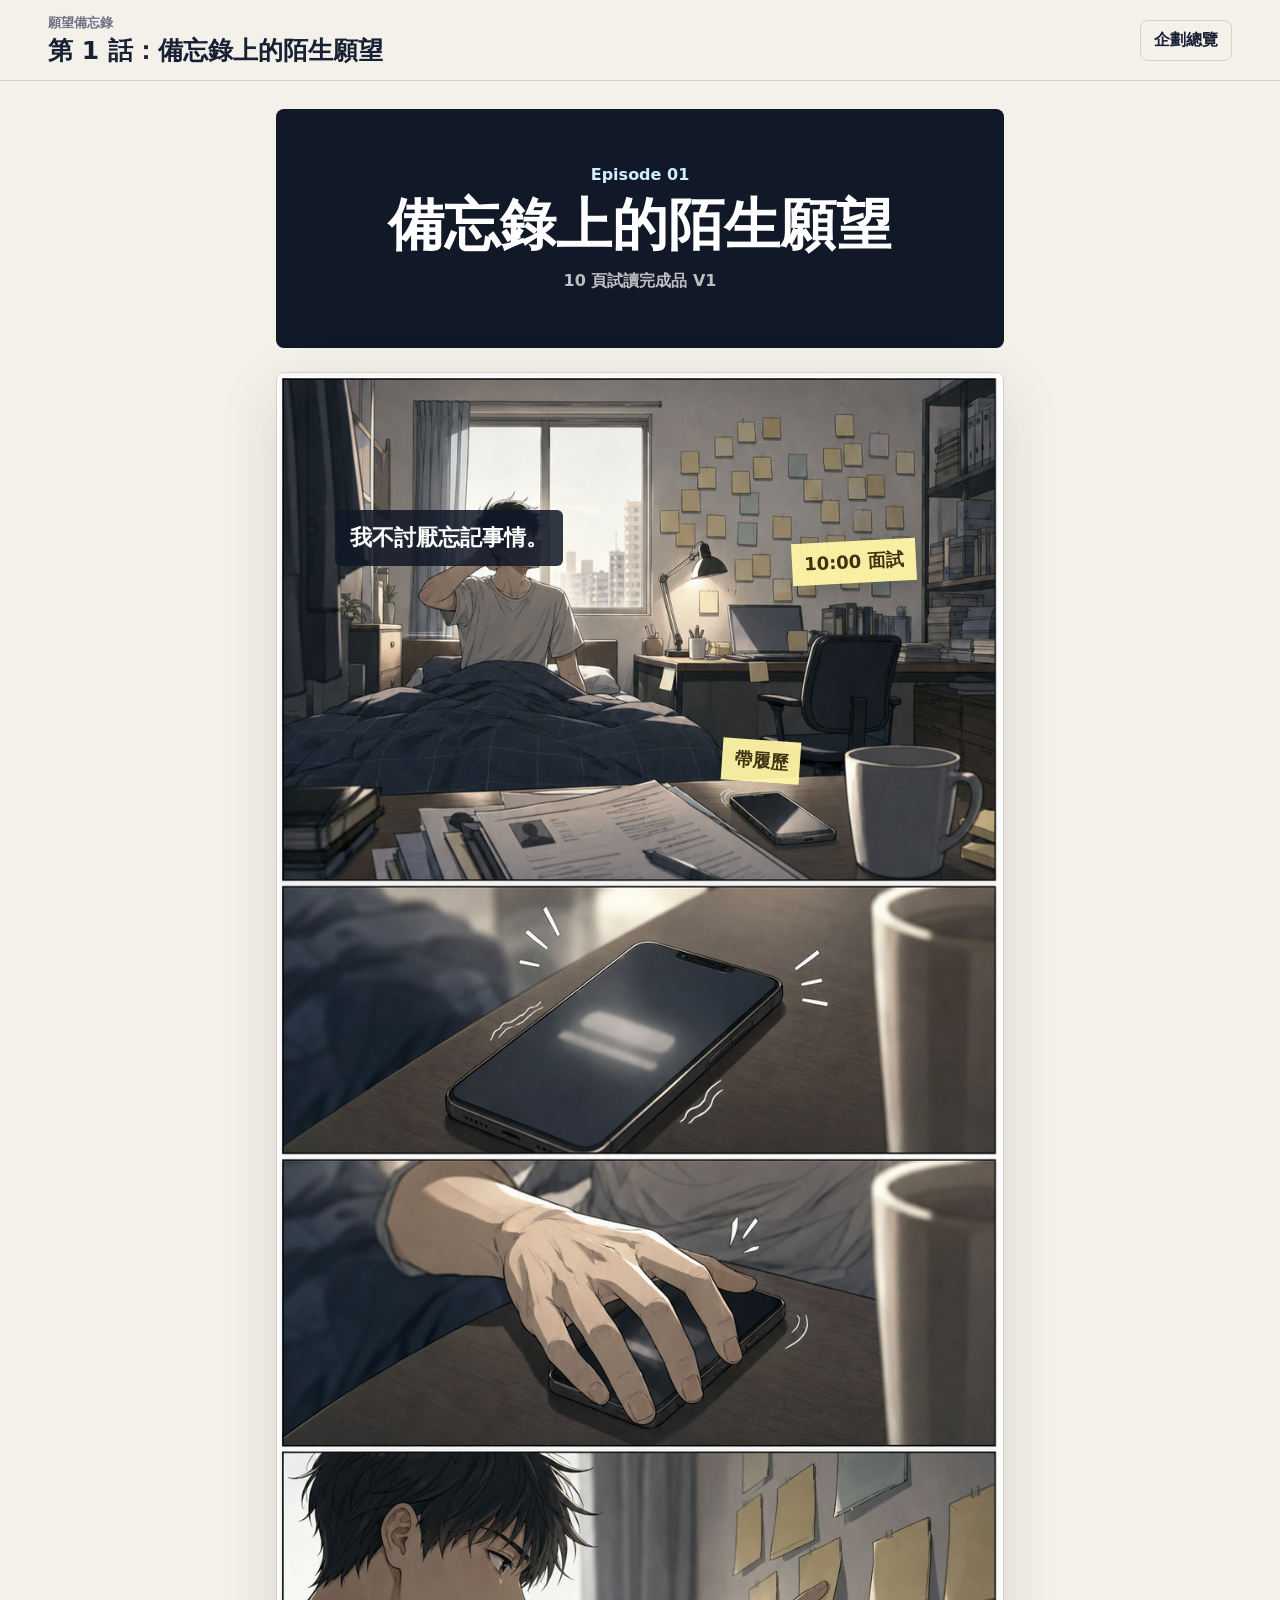
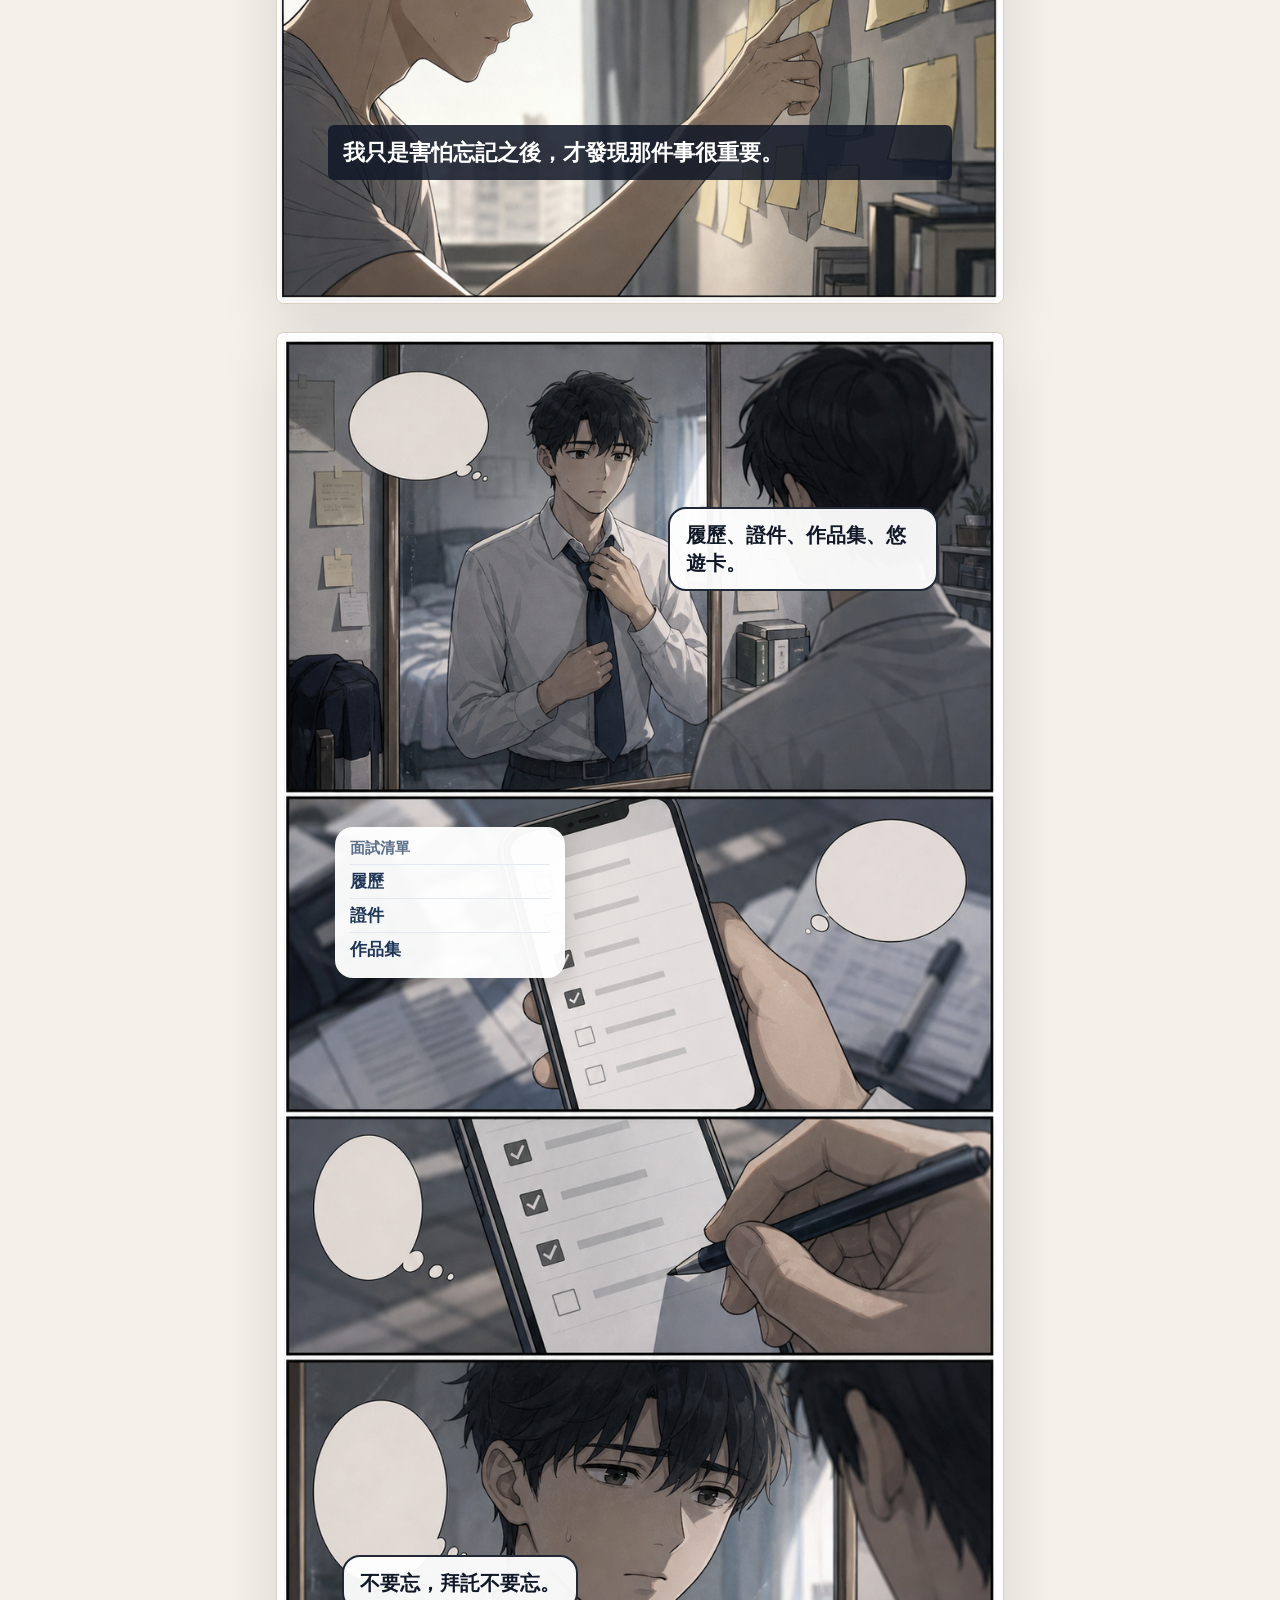
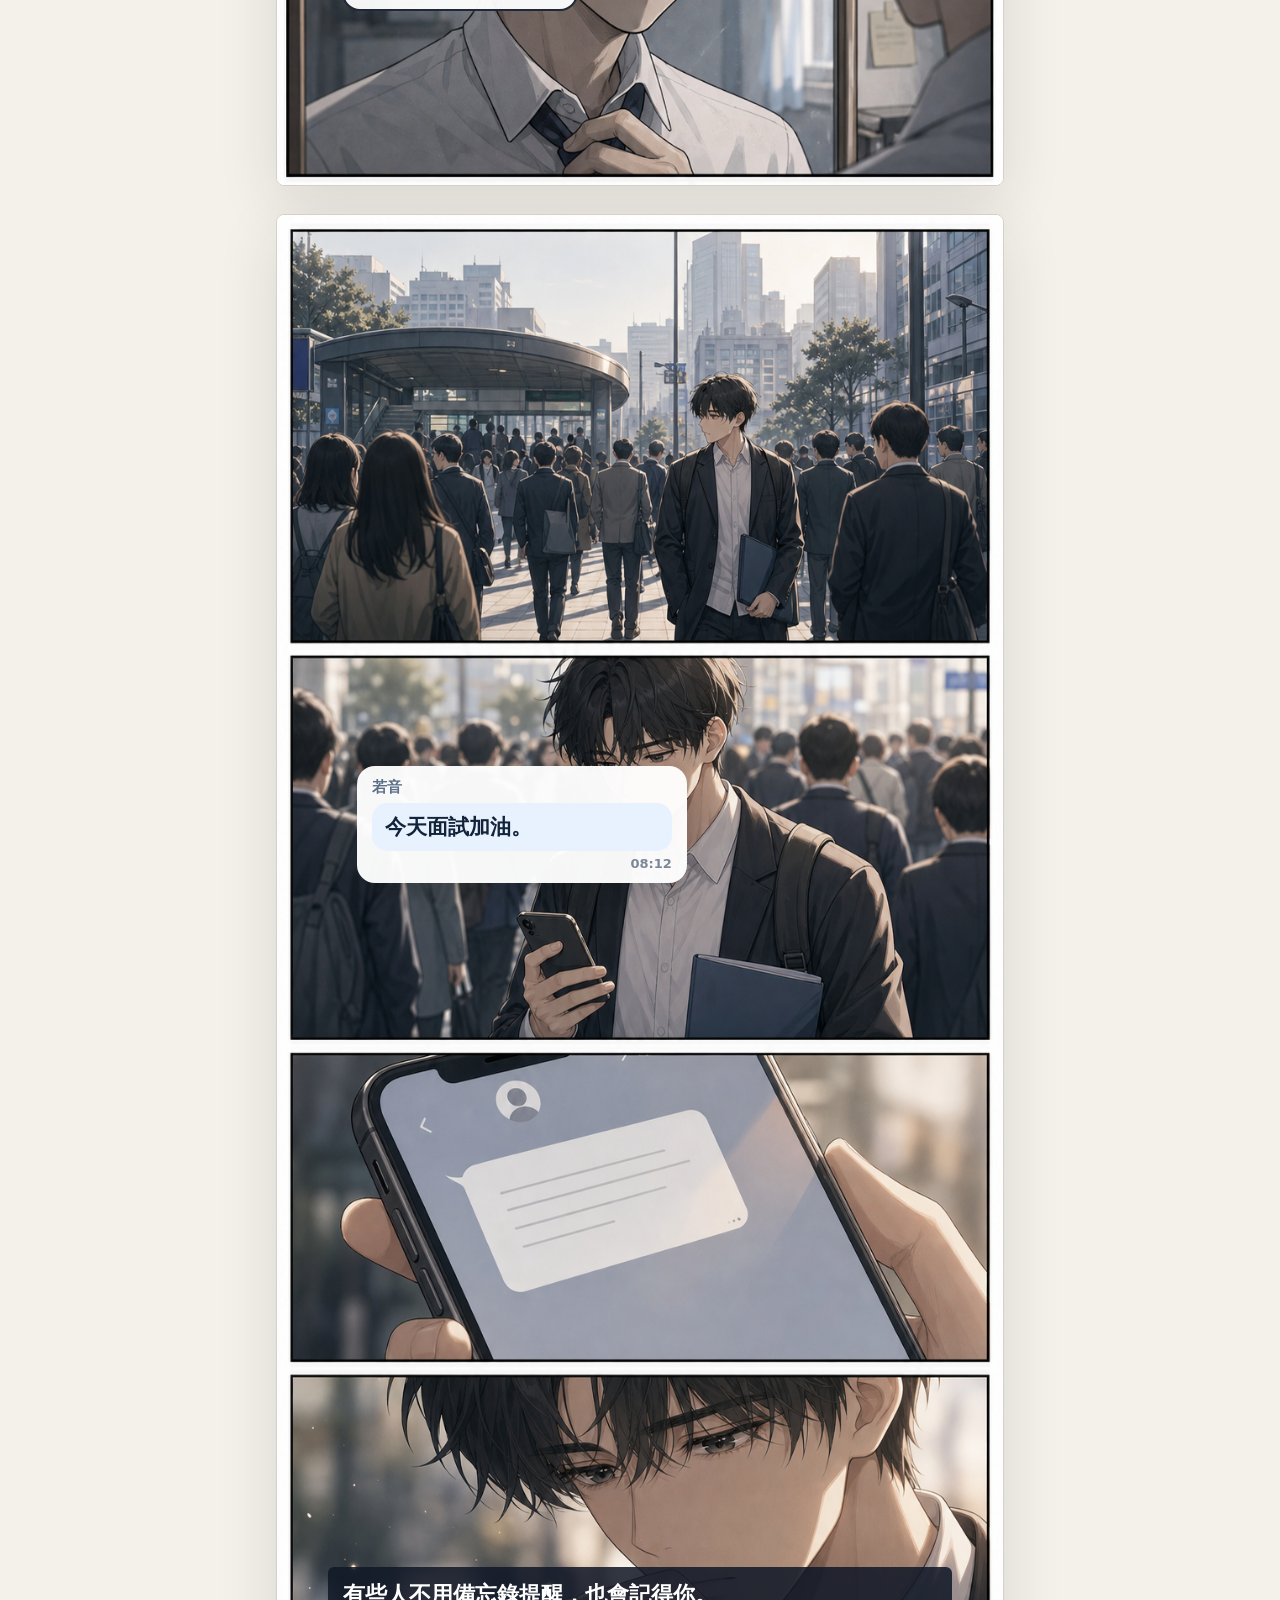
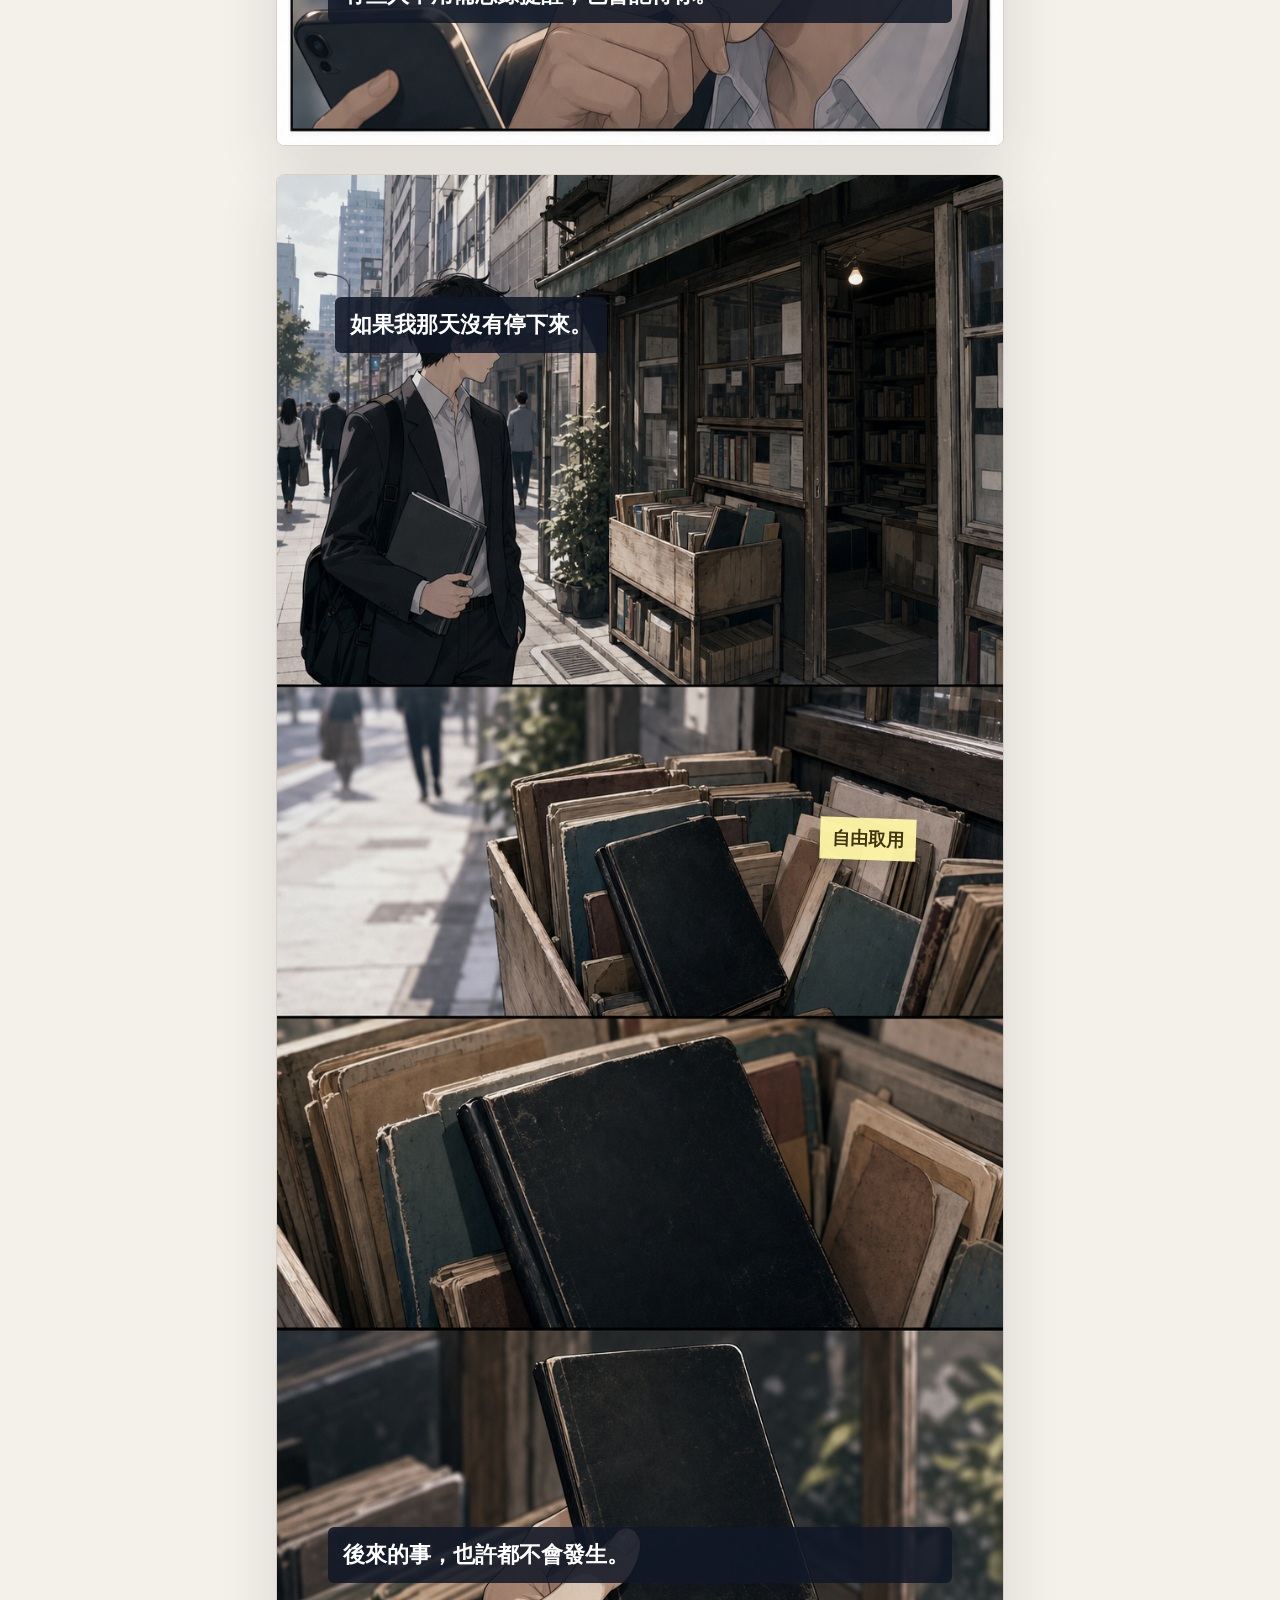
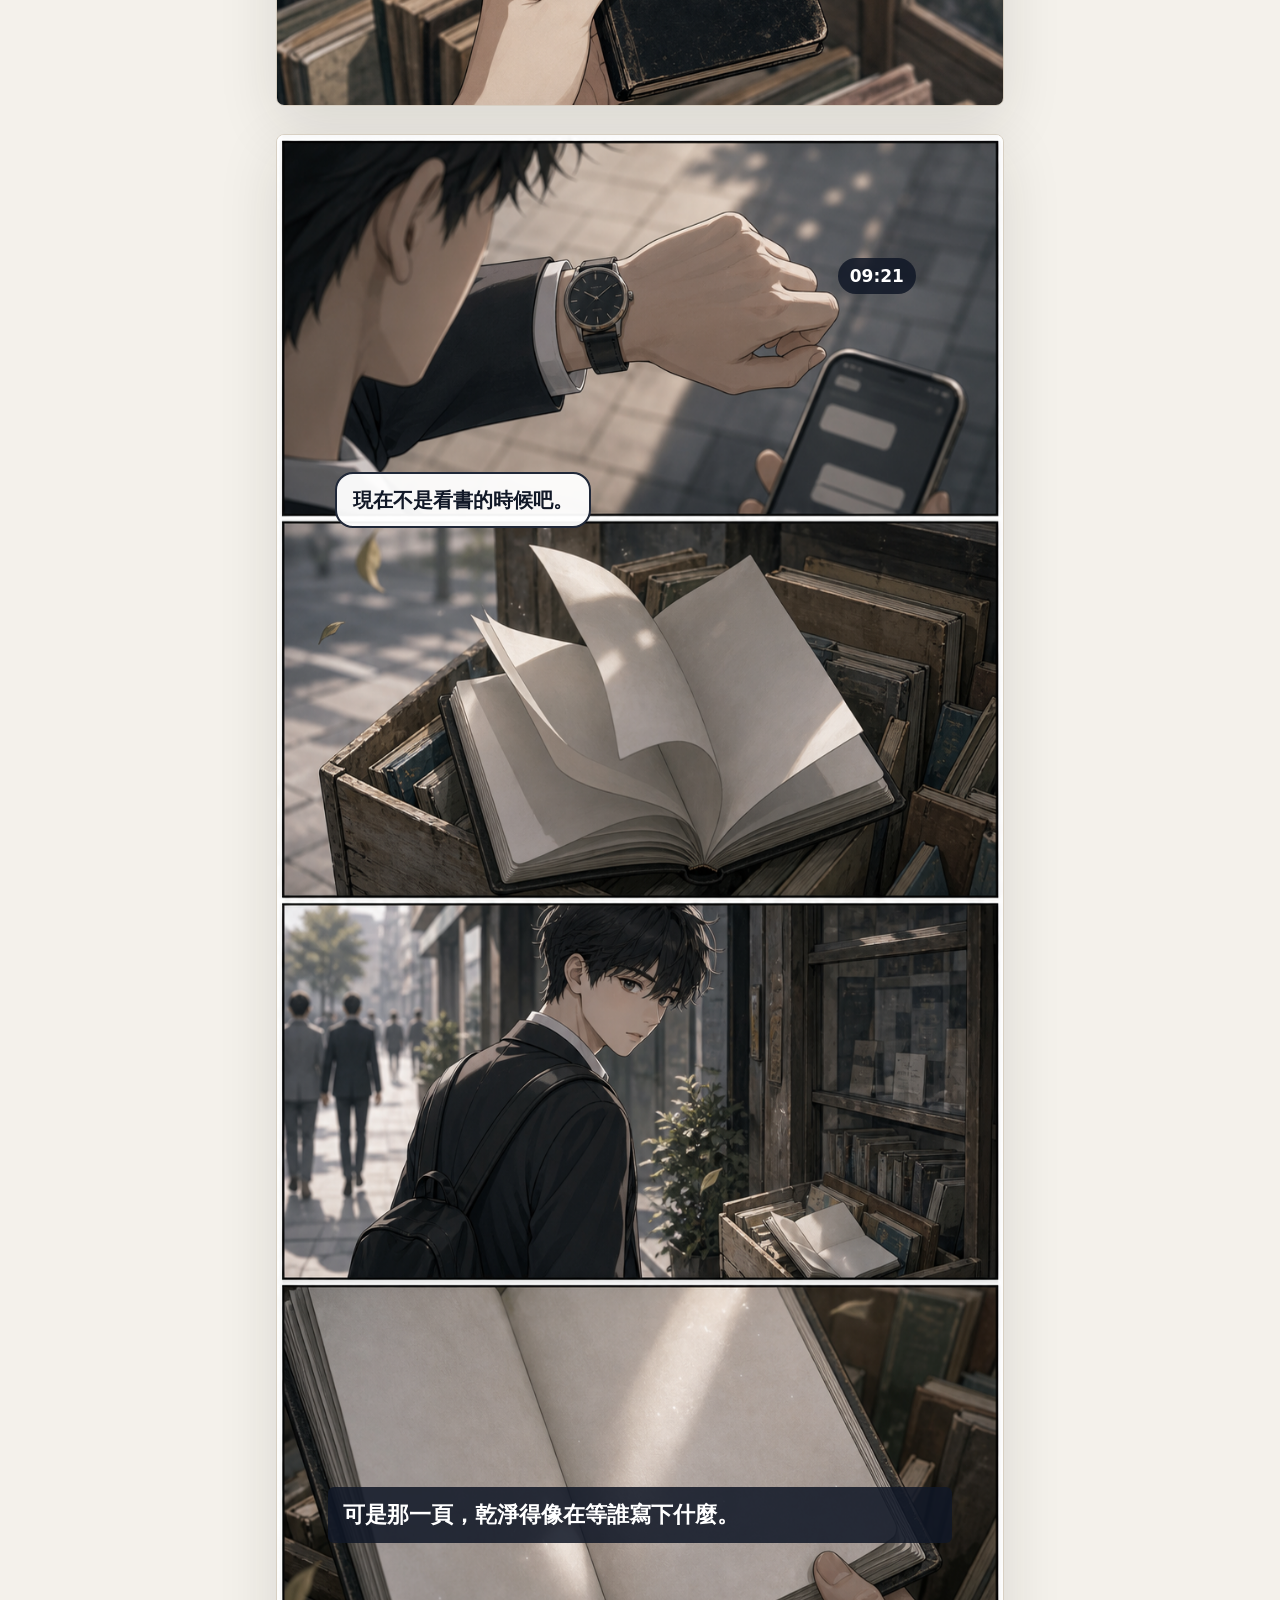
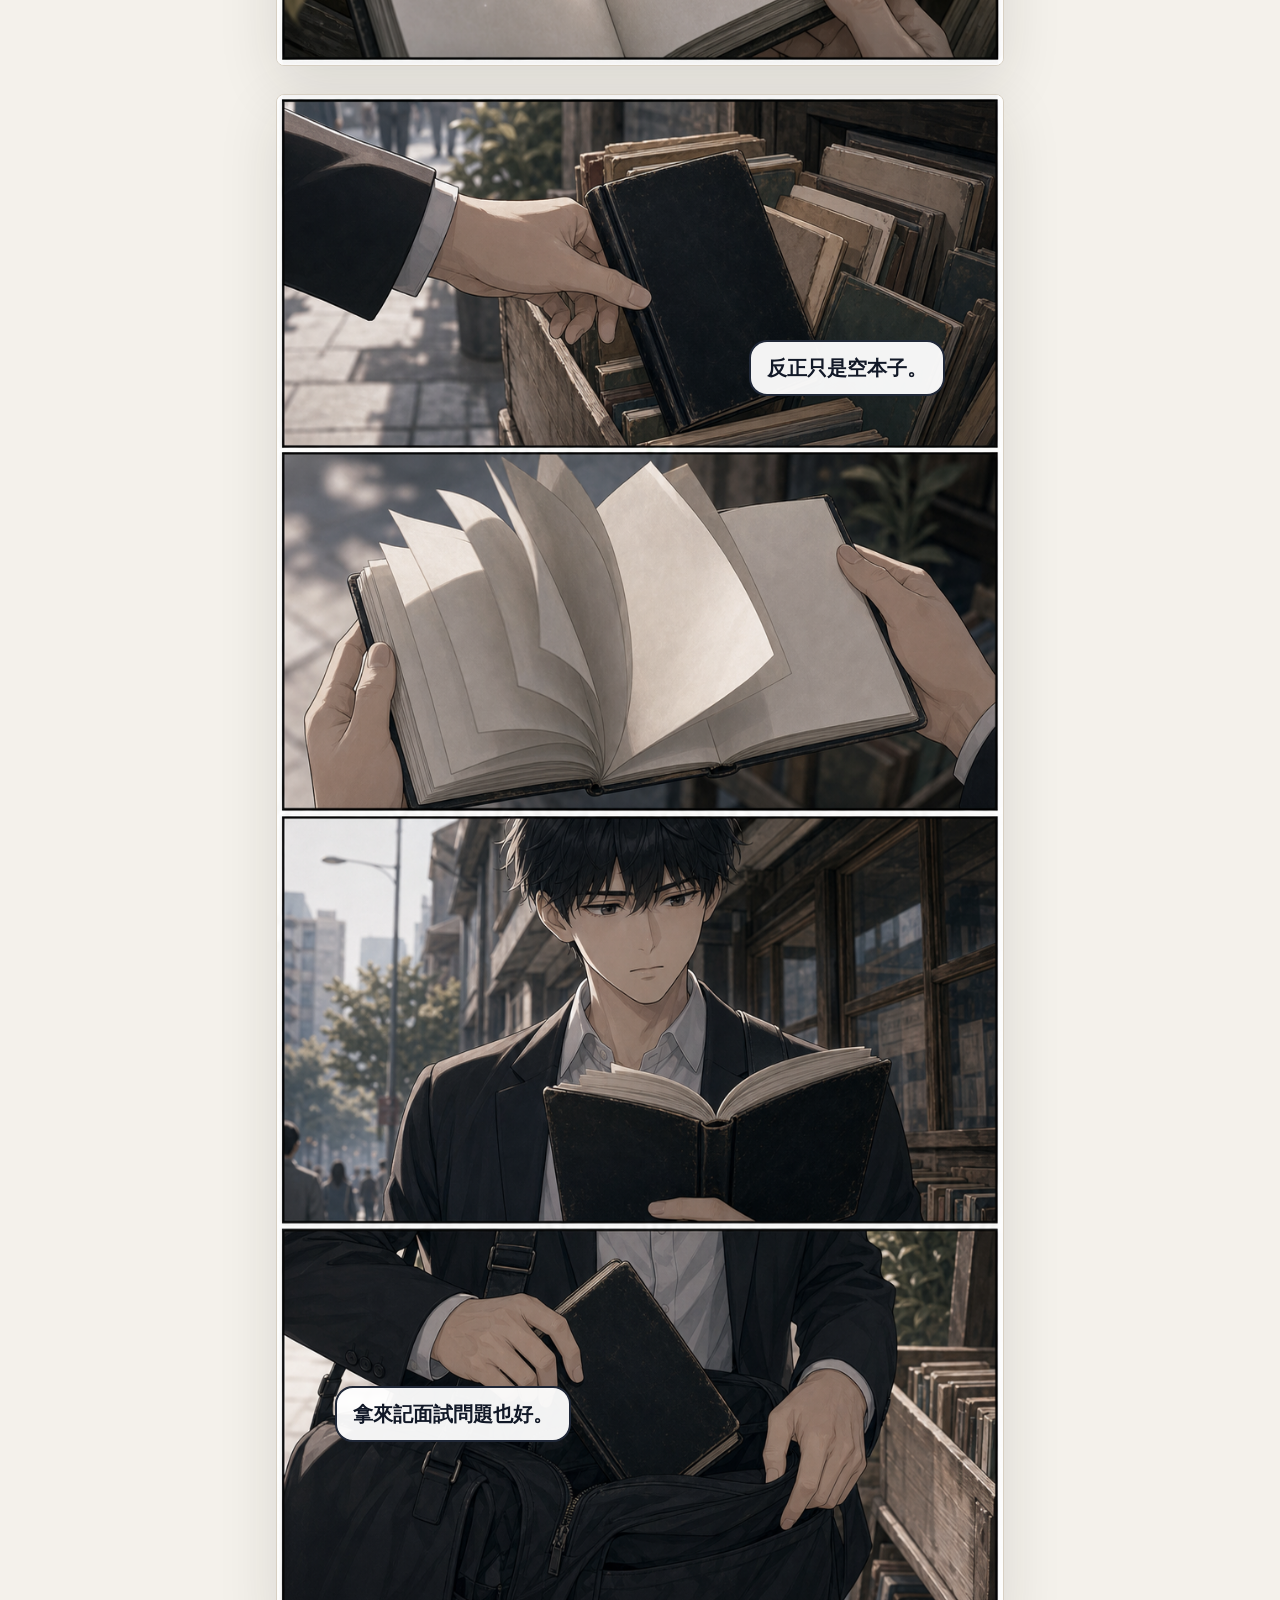
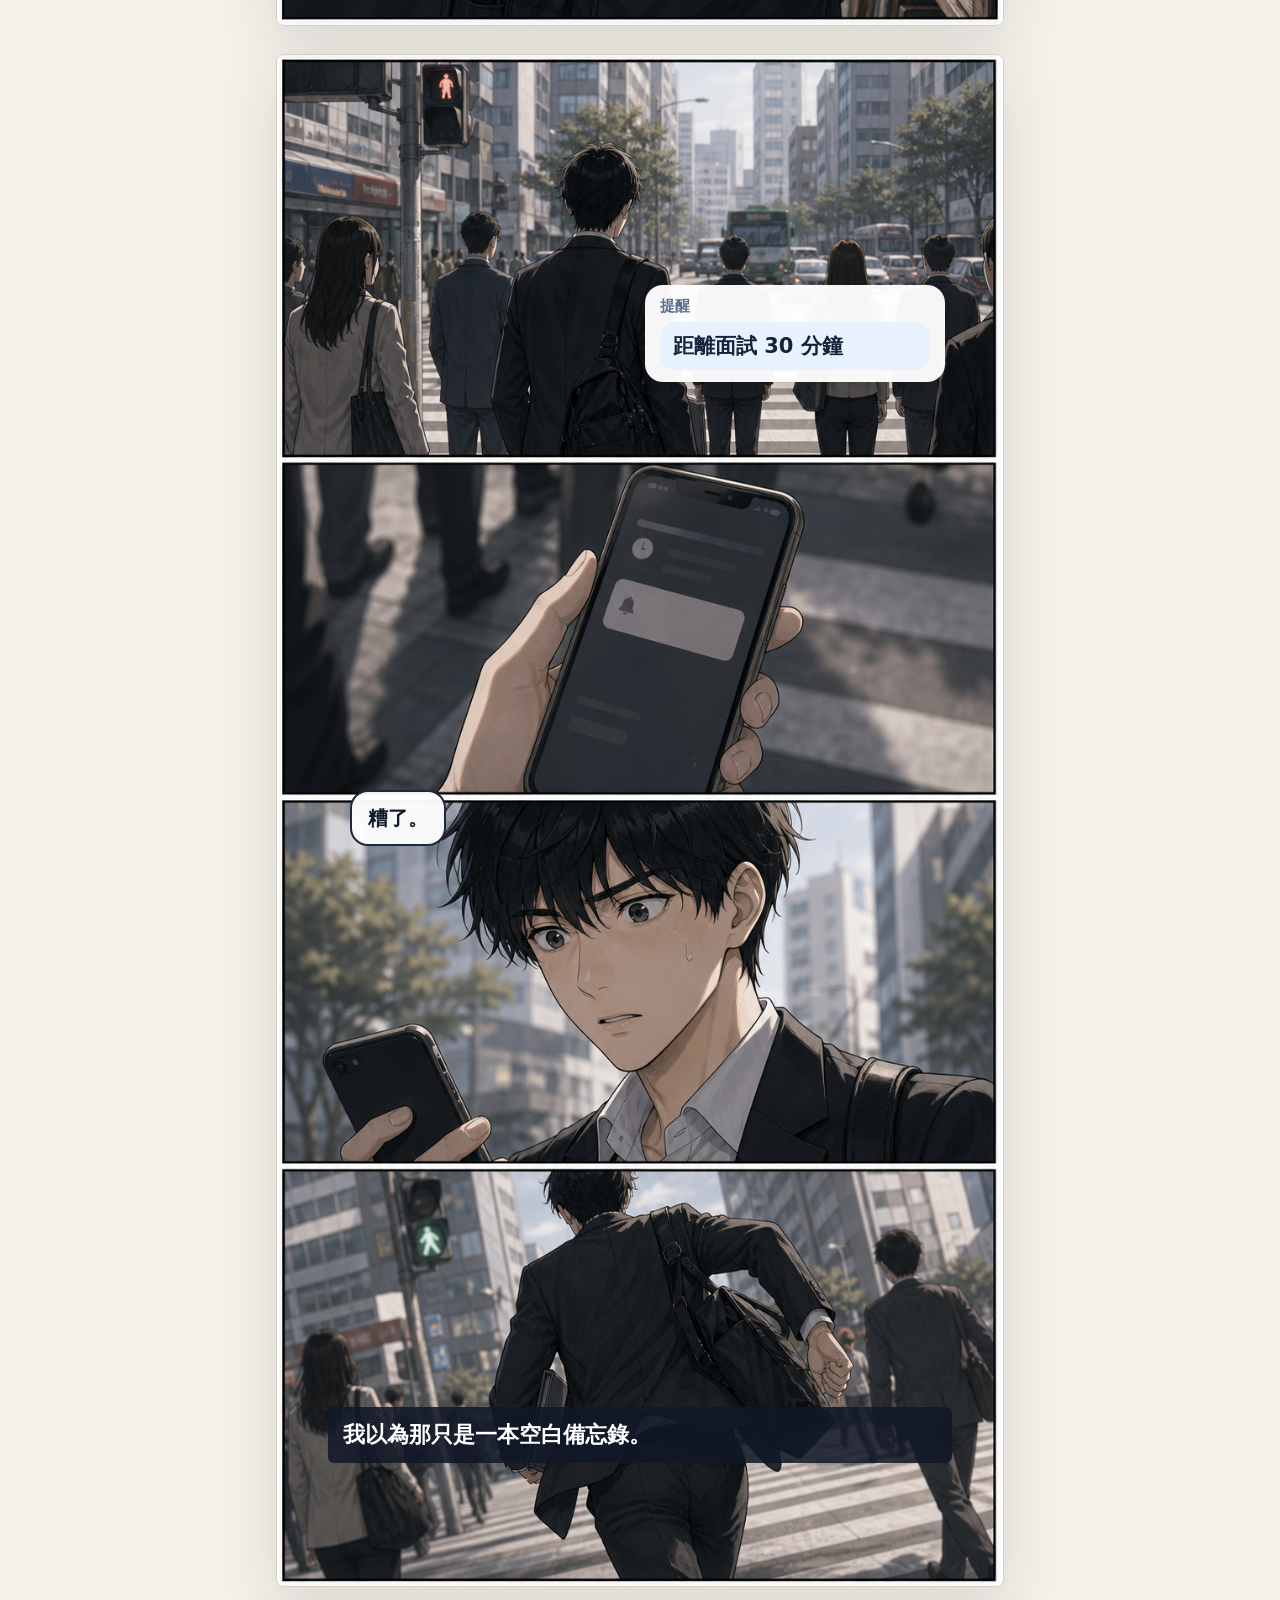
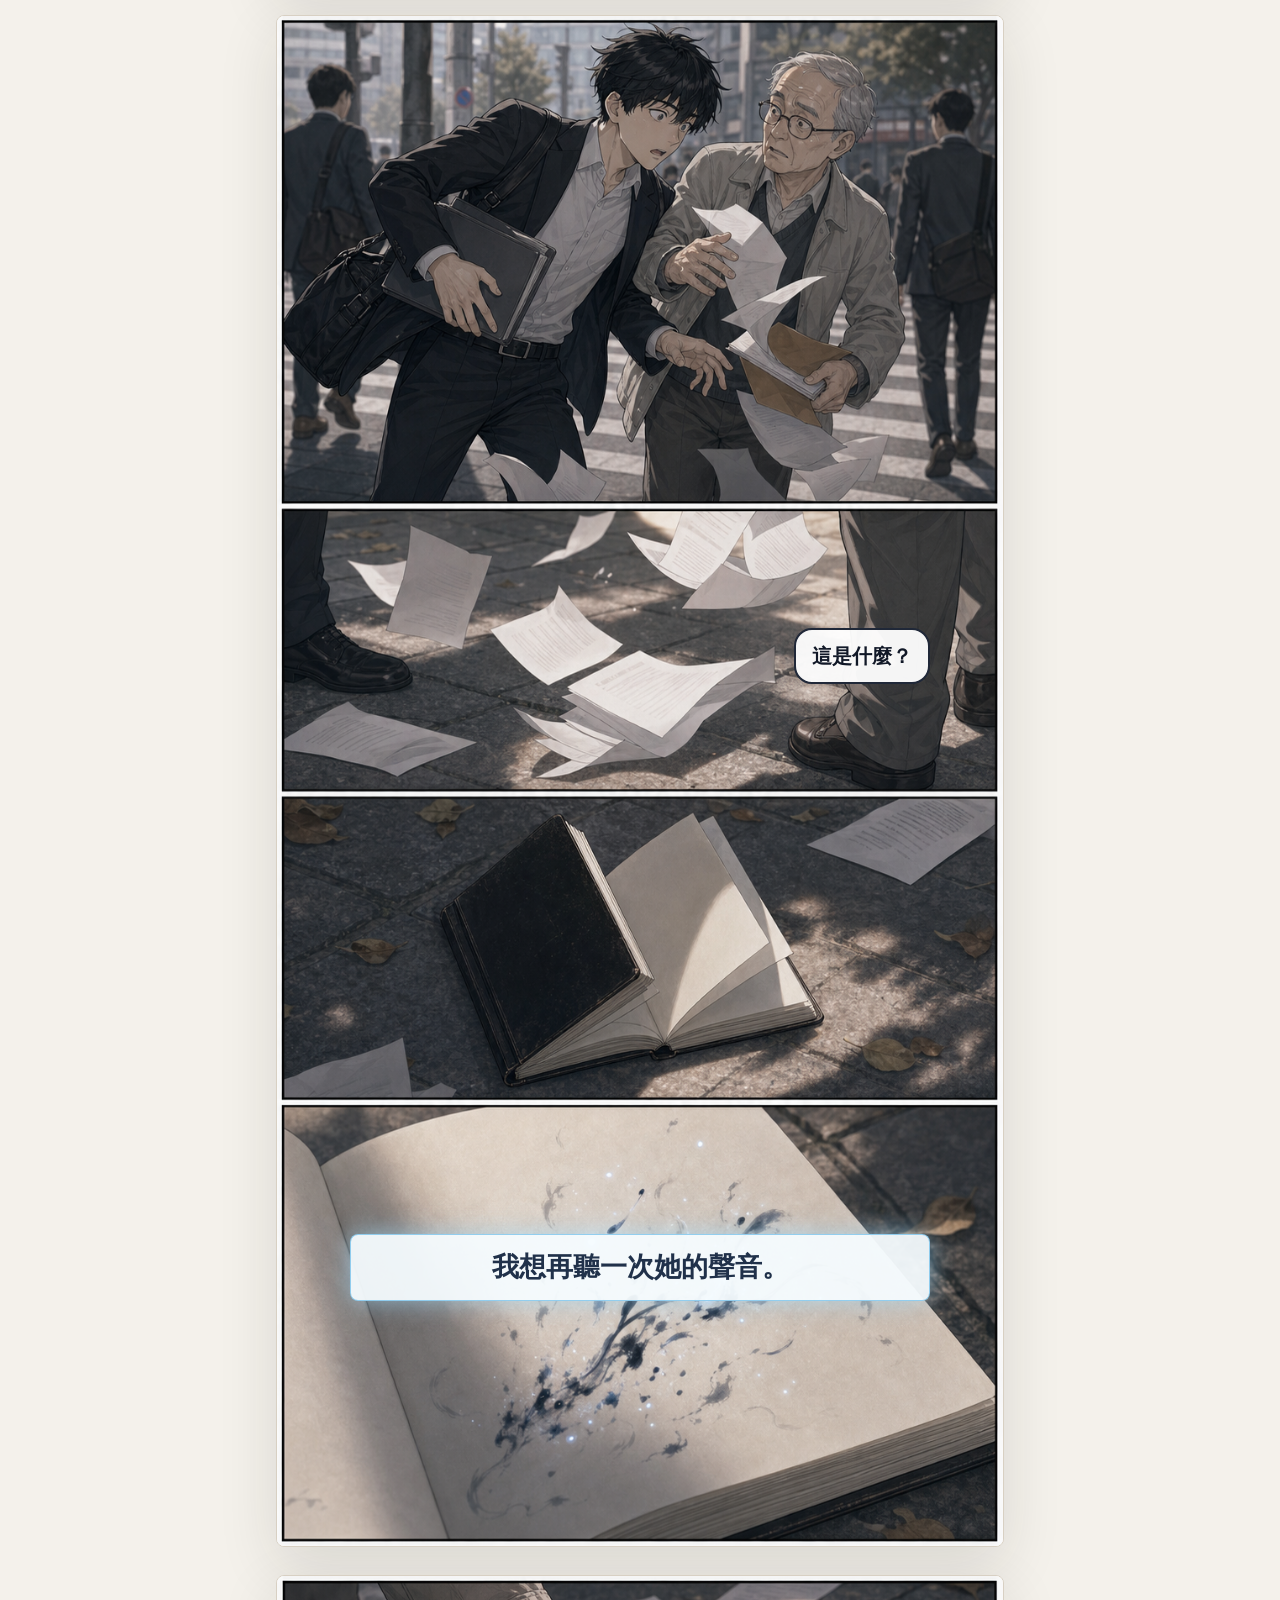
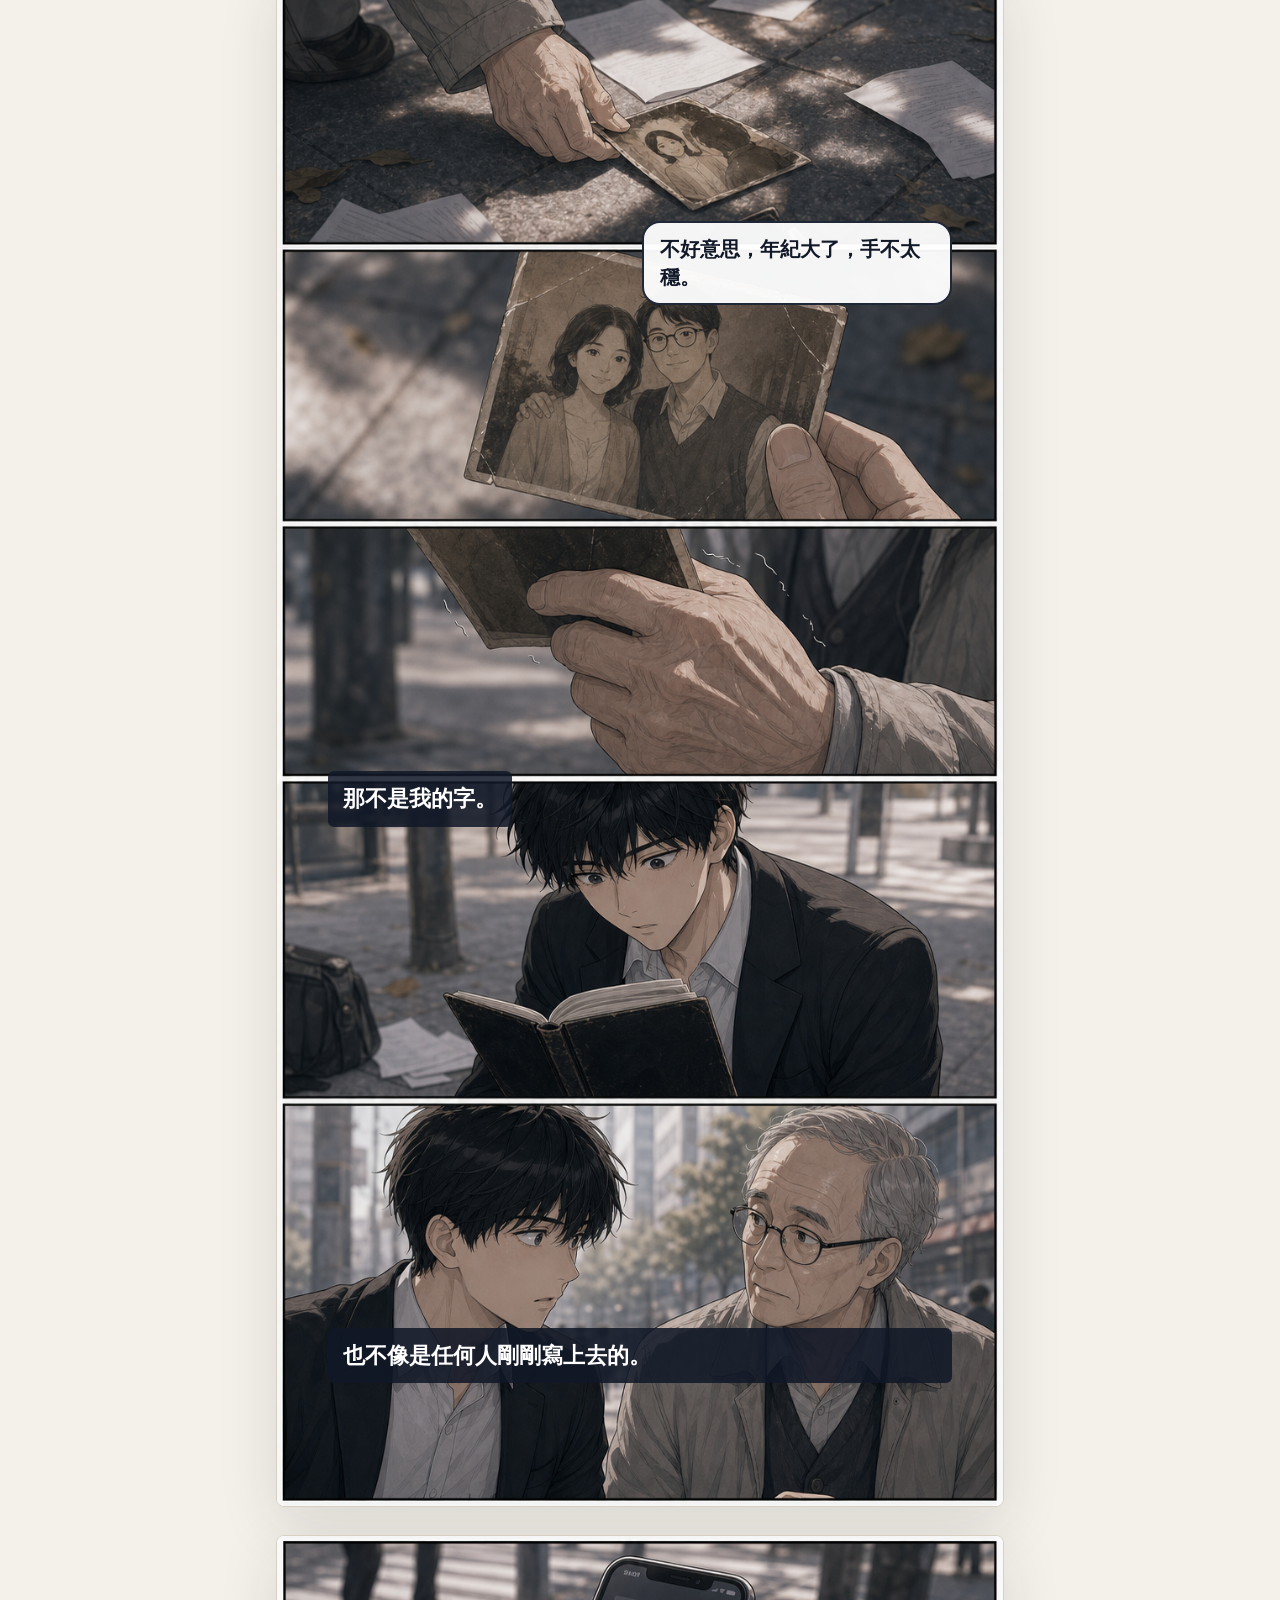
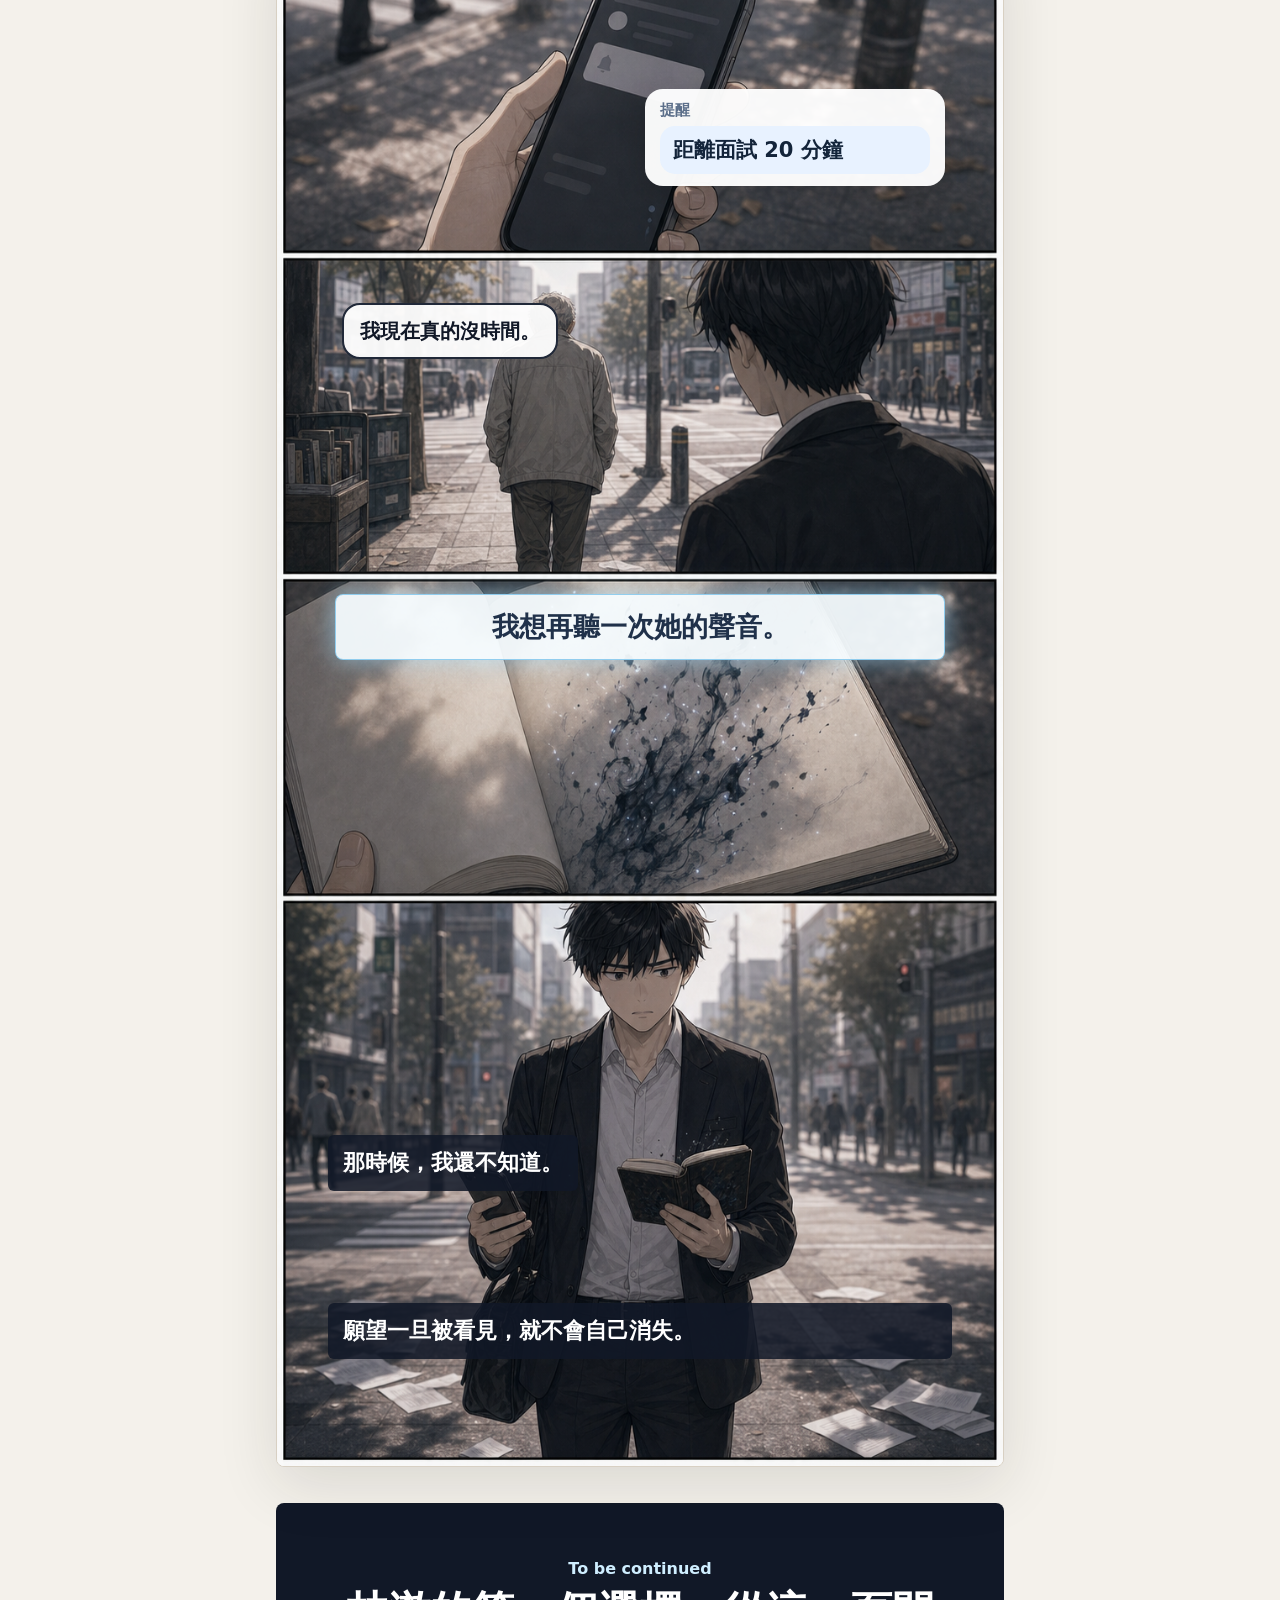
==== index.html @ 22b503a7 "Fix index encoding for GitHub Pages" ====
<!doctype html>
<html lang="zh-Hant">
<head>
  <meta charset="utf-8">
  <meta name="viewport" content="width=device-width, initial-scale=1">
  <title>願望備忘錄｜第 1 話試讀完成品</title>
  <link rel="stylesheet" href="./episode-01-reader.css">
</head>
<body>
  <header class="reader-header">
    <div>
      <p>願望備忘錄</p>
      <h1>第 1 話：備忘錄上的陌生願望</h1>
    </div>
    <a href="./storyboard-preview.html">企劃總覽</a>
  </header>

  <main class="reader">
    <section class="title-card">
      <p>Episode 01</p>
      <h2>備忘錄上的陌生願望</h2>
      <span>10 頁試讀完成品 V1</span>
    </section>

    <article class="comic-page p1">
      <img src="./assets/page-01-visual-v1.png" alt="Page 1">
      <div class="note n1">10:00 面試</div>
      <div class="note n2">帶履歷</div>
      <div class="caption c1">我不討厭忘記事情。</div>
      <div class="caption c2">我只是害怕忘記之後，才發現那件事很重要。</div>
    </article>

    <article class="comic-page p2">
      <img src="./assets/page-02-visual-v1.png" alt="Page 2">
      <div class="phone-list">
        <b>面試清單</b>
        <span>履歷</span>
        <span>證件</span>
        <span>作品集</span>
      </div>
      <div class="bubble b1">履歷、證件、作品集、悠遊卡。</div>
      <div class="bubble b2">不要忘，拜託不要忘。</div>
    </article>

    <article class="comic-page p3">
      <img src="./assets/page-03-visual-v1.png" alt="Page 3">
      <div class="message-thread">
        <div class="message-name">若音</div>
        <div class="message-bubble">今天面試加油。</div>
        <div class="message-time">08:12</div>
      </div>
      <div class="caption c3">有些人不用備忘錄提醒，也會記得你。</div>
    </article>

    <article class="comic-page p4">
      <img src="./assets/page-04-visual-v1.png" alt="Page 4">
      <div class="caption c4">如果我那天沒有停下來。</div>
      <div class="sign s1">自由取用</div>
      <div class="caption c5">後來的事，也許都不會發生。</div>
    </article>

    <article class="comic-page p5">
      <img src="./assets/page-05-visual-v1.png" alt="Page 5">
      <div class="time-chip t1">09:21</div>
      <div class="bubble b3">現在不是看書的時候吧。</div>
      <div class="caption c6">可是那一頁，乾淨得像在等誰寫下什麼。</div>
    </article>

    <article class="comic-page p6">
      <img src="./assets/page-06-visual-v1.png" alt="Page 6">
      <div class="bubble b4">反正只是空本子。</div>
      <div class="bubble b5">拿來記面試問題也好。</div>
    </article>

    <article class="comic-page p7">
      <img src="./assets/page-07-visual-v1.png" alt="Page 7">
      <div class="phone-alert">
        <b>提醒</b>
        <span>距離面試 30 分鐘</span>
      </div>
      <div class="bubble b6">糟了。</div>
      <div class="caption c7">我以為那只是一本空白備忘錄。</div>
    </article>

    <article class="comic-page p8">
      <img src="./assets/page-08-visual-v1.png" alt="Page 8">
      <div class="wish-text">我想再聽一次她的聲音。</div>
      <div class="bubble b7">這是什麼？</div>
    </article>

    <article class="comic-page p9">
      <img src="./assets/page-09-visual-v1.png" alt="Page 9">
      <div class="bubble b8">不好意思，年紀大了，手不太穩。</div>
      <div class="caption c8">那不是我的字。</div>
      <div class="caption c9">也不像是任何人剛剛寫上去的。</div>
    </article>

    <article class="comic-page p10">
      <img src="./assets/page-10-visual-v1.png" alt="Page 10">
      <div class="phone-alert p10-alert">
        <b>提醒</b>
        <span>距離面試 20 分鐘</span>
      </div>
      <div class="wish-text w2">我想再聽一次她的聲音。</div>
      <div class="bubble b9">我現在真的沒時間。</div>
      <div class="caption c10">那時候，我還不知道。</div>
      <div class="caption c11">願望一旦被看見，就不會自己消失。</div>
    </article>

    <section class="end-card">
      <p>To be continued</p>
      <h2>林澈的第一個選擇，從這一頁開始。</h2>
    </section>
  </main>
</body>
</html>
---- episode-01-reader.css ----
:root {
  --ink: #182033;
  --muted: #6c7280;
  --paper: #f4f1eb;
  --panel: #fffdf8;
  --line: #d8d0c3;
  --night: #111827;
  --glow: #cfeeff;
  --note: #fff2a8;
}

* {
  box-sizing: border-box;
}

body {
  background: var(--paper);
  color: var(--ink);
  font-family: "Microsoft JhengHei", "Noto Sans TC", system-ui, sans-serif;
  margin: 0;
}

a {
  color: inherit;
  text-decoration: none;
}

.reader-header {
  align-items: center;
  background: rgba(244, 241, 235, 0.96);
  border-bottom: 1px solid var(--line);
  display: flex;
  gap: 18px;
  justify-content: space-between;
  padding: 14px clamp(18px, 4vw, 48px);
  position: sticky;
  top: 0;
  z-index: 5;
}

.reader-header p {
  color: var(--muted);
  font-size: 13px;
  font-weight: 900;
  margin: 0 0 4px;
}

.reader-header h1 {
  font-size: clamp(18px, 3vw, 25px);
  line-height: 1.2;
  margin: 0;
}

.reader-header a {
  border: 1px solid var(--line);
  border-radius: 8px;
  font-weight: 900;
  padding: 9px 13px;
  white-space: nowrap;
}

.reader {
  margin: 0 auto;
  max-width: 760px;
  padding: 28px 16px 80px;
}

.title-card,
.end-card {
  background: var(--night);
  border-radius: 8px;
  color: white;
  margin: 0 0 24px;
  padding: clamp(30px, 6vw, 56px);
  text-align: center;
}

.title-card p,
.end-card p {
  color: var(--glow);
  font-weight: 900;
  margin: 0 0 10px;
}

.title-card h2,
.end-card h2 {
  font-size: clamp(32px, 7vw, 56px);
  line-height: 1.12;
  margin: 0 0 14px;
}

.title-card span {
  color: rgba(255, 255, 255, 0.72);
  font-weight: 800;
}

.comic-page {
  background: var(--panel);
  border: 1px solid var(--line);
  border-radius: 8px;
  box-shadow: 0 18px 60px rgba(36, 31, 25, 0.12);
  margin: 0 0 28px;
  overflow: hidden;
  position: relative;
}

.comic-page img {
  display: block;
  width: 100%;
}

.caption,
.bubble,
.message-thread,
.note,
.phone-list,
.phone-alert,
.wish-text,
.sign,
.time-chip {
  position: absolute;
  z-index: 2;
}

.caption {
  background: rgba(17, 24, 39, 0.86);
  border-radius: 6px;
  color: white;
  font-size: clamp(16px, 2.4vw, 22px);
  font-weight: 800;
  line-height: 1.45;
  padding: 12px 15px;
}

.bubble {
  background: rgba(255, 255, 255, 0.95);
  border: 2px solid #202838;
  border-radius: 18px;
  color: #111827;
  font-size: clamp(15px, 2.1vw, 20px);
  font-weight: 900;
  line-height: 1.4;
  max-width: 270px;
  padding: 12px 16px;
}

.note,
.sign {
  background: rgba(255, 246, 166, 0.95);
  box-shadow: 0 7px 18px rgba(0, 0, 0, 0.18);
  color: #3f3412;
  font-size: clamp(13px, 2vw, 18px);
  font-weight: 900;
  padding: 9px 12px;
  transform: rotate(-3deg);
}

.message-thread,
.phone-list,
.phone-alert {
  background: rgba(255, 255, 255, 0.96);
  border-radius: 18px;
  box-shadow: 0 10px 30px rgba(0, 0, 0, 0.18);
  color: #1d3557;
  padding: 12px 15px;
}

.message-name,
.phone-list b,
.phone-alert b {
  color: #5c6f8a;
  display: block;
  font-size: clamp(12px, 1.7vw, 15px);
  font-weight: 900;
  margin-bottom: 6px;
}

.message-bubble,
.phone-alert span {
  background: #e8f2ff;
  border-radius: 15px;
  color: #13243a;
  display: block;
  font-size: clamp(16px, 2.4vw, 21px);
  font-weight: 900;
  line-height: 1.35;
  padding: 10px 13px;
}

.message-time {
  color: #7c8798;
  font-size: clamp(11px, 1.5vw, 13px);
  font-weight: 800;
  margin-top: 5px;
  text-align: right;
}

.phone-list span {
  border-top: 1px solid #e3e8ef;
  display: block;
  font-size: clamp(13px, 1.9vw, 17px);
  font-weight: 800;
  padding: 5px 0;
}

.wish-text {
  background: rgba(246, 252, 255, 0.94);
  border: 1px solid rgba(122, 195, 235, 0.8);
  border-radius: 8px;
  box-shadow: 0 0 26px rgba(161, 221, 255, 0.65);
  color: #20314a;
  font-size: clamp(18px, 3vw, 27px);
  font-weight: 900;
  line-height: 1.35;
  padding: 14px 18px;
}

.time-chip {
  background: rgba(17, 24, 39, 0.86);
  border-radius: 999px;
  color: white;
  font-size: clamp(13px, 2vw, 17px);
  font-weight: 900;
  padding: 8px 12px;
}

.p1 .n1 { right: 12%; top: 11%; }
.p1 .n2 { right: 28%; top: 24%; transform: rotate(4deg); }
.p1 .c1 { left: 8%; top: 9%; }
.p1 .c2 { bottom: 8%; left: 7%; right: 7%; }

.p2 .phone-list { left: 8%; top: 34%; width: min(230px, 42%); }
.p2 .b1 { right: 9%; top: 12%; }
.p2 .b2 { bottom: 12%; left: 9%; }

.p3 .message-thread { left: 11%; top: 36%; width: min(330px, 70%); }
.p3 .c3 { bottom: 8%; left: 7%; right: 7%; }

.p4 .c4 { left: 8%; top: 8%; }
.p4 .s1 { right: 12%; top: 42%; transform: rotate(2deg); }
.p4 .c5 { bottom: 8%; left: 7%; right: 7%; }

.p5 .t1 { right: 12%; top: 8%; }
.p5 .b3 { left: 8%; top: 22%; }
.p5 .c6 { bottom: 8%; left: 7%; right: 7%; }

.p6 .b4 { right: 8%; top: 16%; }
.p6 .b5 { bottom: 12%; left: 8%; }

.p7 .phone-alert { right: 8%; top: 15%; width: min(300px, 70%); }
.p7 .b6 { left: 10%; top: 48%; }
.p7 .c7 { bottom: 8%; left: 7%; right: 7%; }

.p8 .wish-text { bottom: 16%; left: 10%; right: 10%; text-align: center; }
.p8 .b7 { right: 10%; top: 40%; }

.p9 .b8 { right: 7%; top: 16%; max-width: 310px; }
.p9 .c8 { left: 7%; top: 52%; }
.p9 .c9 { bottom: 8%; left: 7%; right: 7%; }

.p10 .p10-alert { right: 8%; top: 10%; width: min(300px, 70%); }
.p10 .w2 { left: 8%; right: 8%; top: 43%; text-align: center; }
.p10 .b9 { left: 9%; top: 24%; }
.p10 .c10 { left: 7%; bottom: 18%; }
.p10 .c11 { bottom: 7%; left: 7%; right: 7%; }

.end-card {
  margin-top: 36px;
}

.end-card h2 {
  font-size: clamp(26px, 5vw, 42px);
}

@media (max-width: 640px) {
  .reader-header {
    align-items: flex-start;
    flex-direction: column;
  }

  .reader {
    padding-left: 10px;
    padding-right: 10px;
  }

  .caption,
  .bubble,
  .message-thread,
  .phone-list,
  .phone-alert {
    max-width: 86%;
  }
}
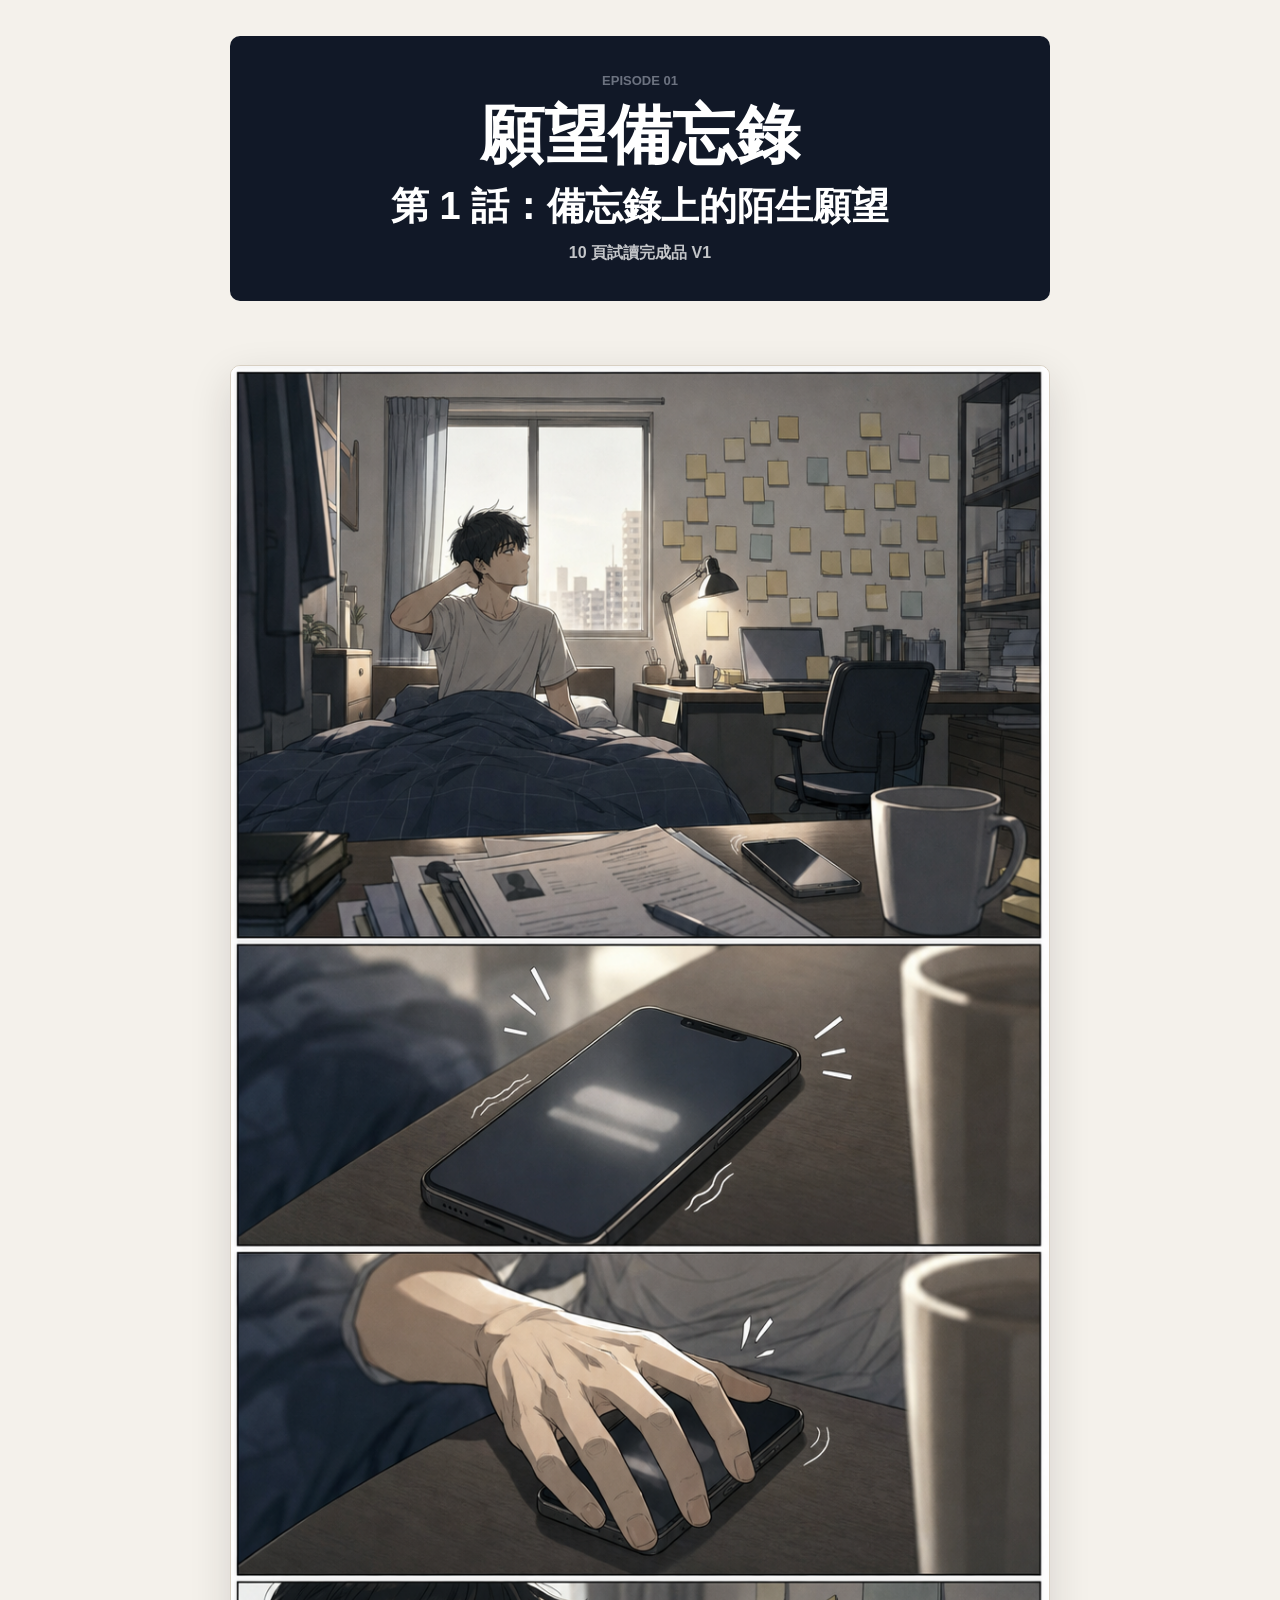
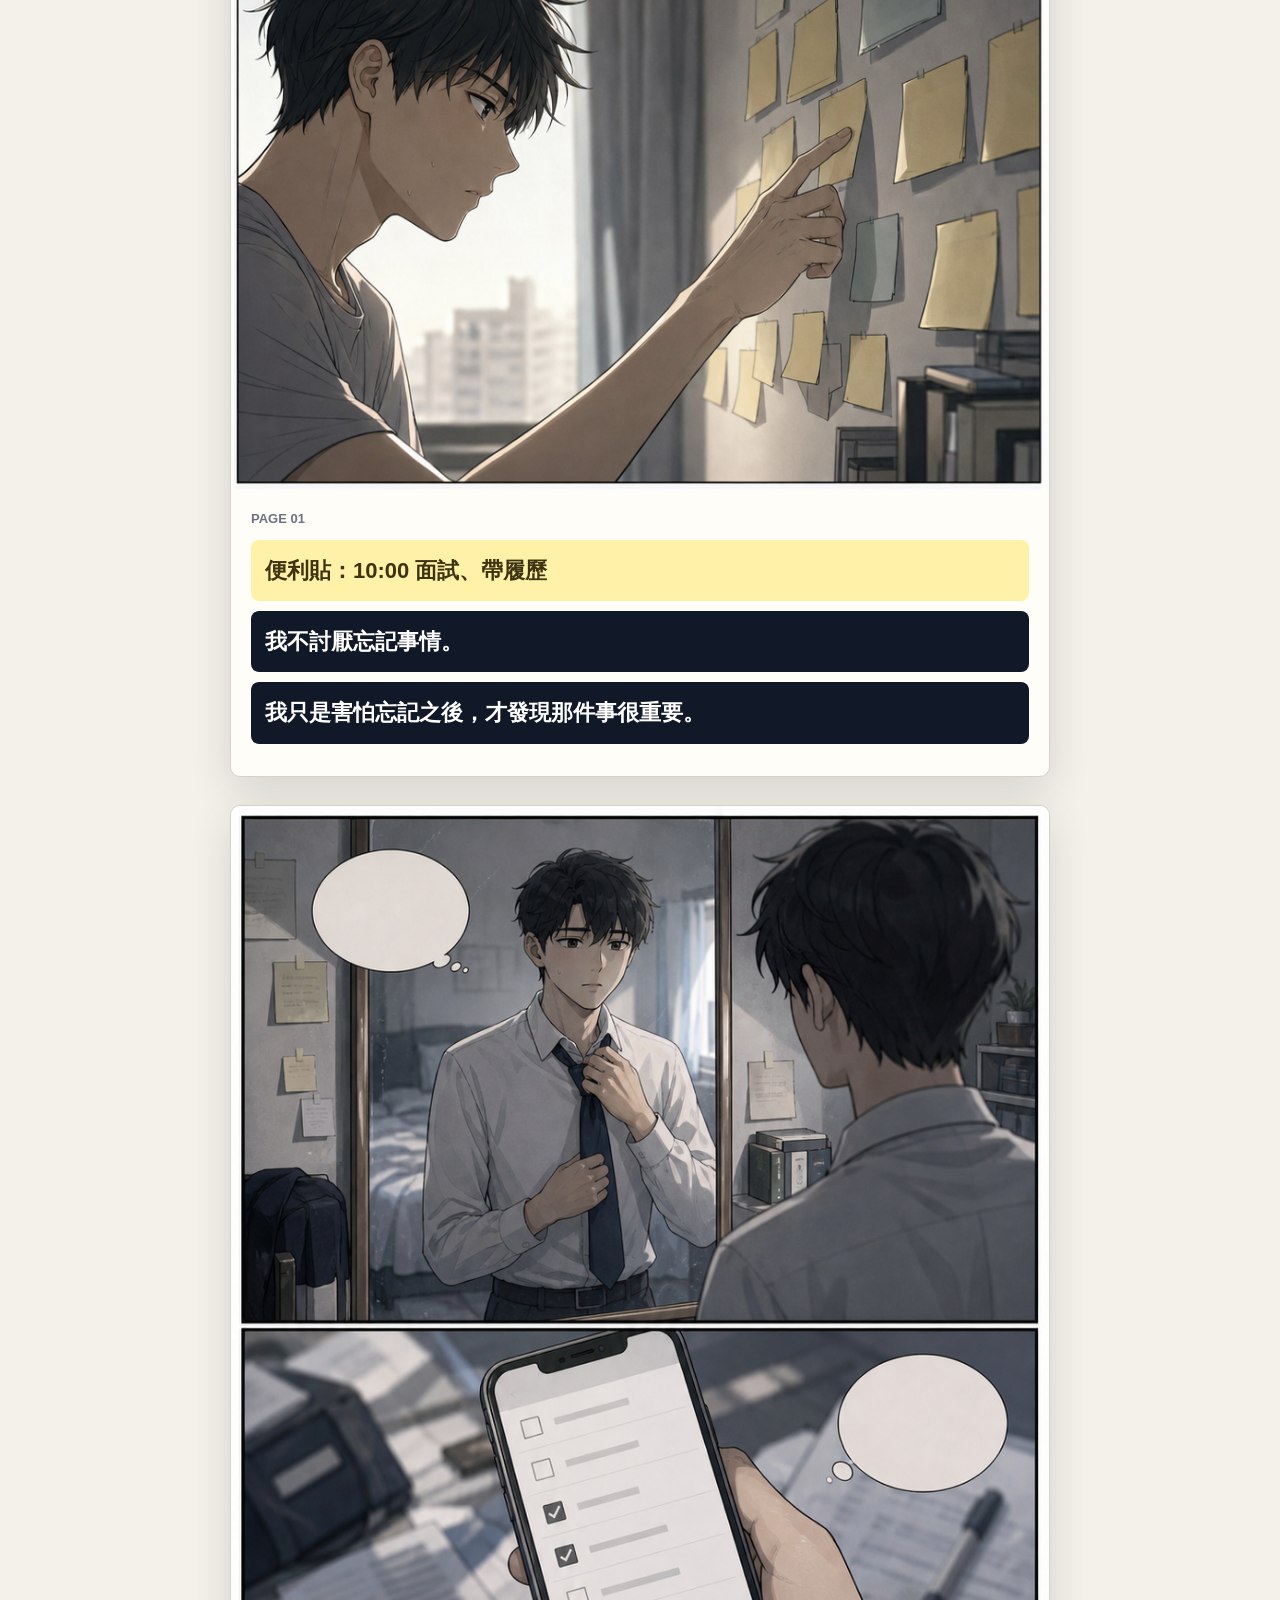
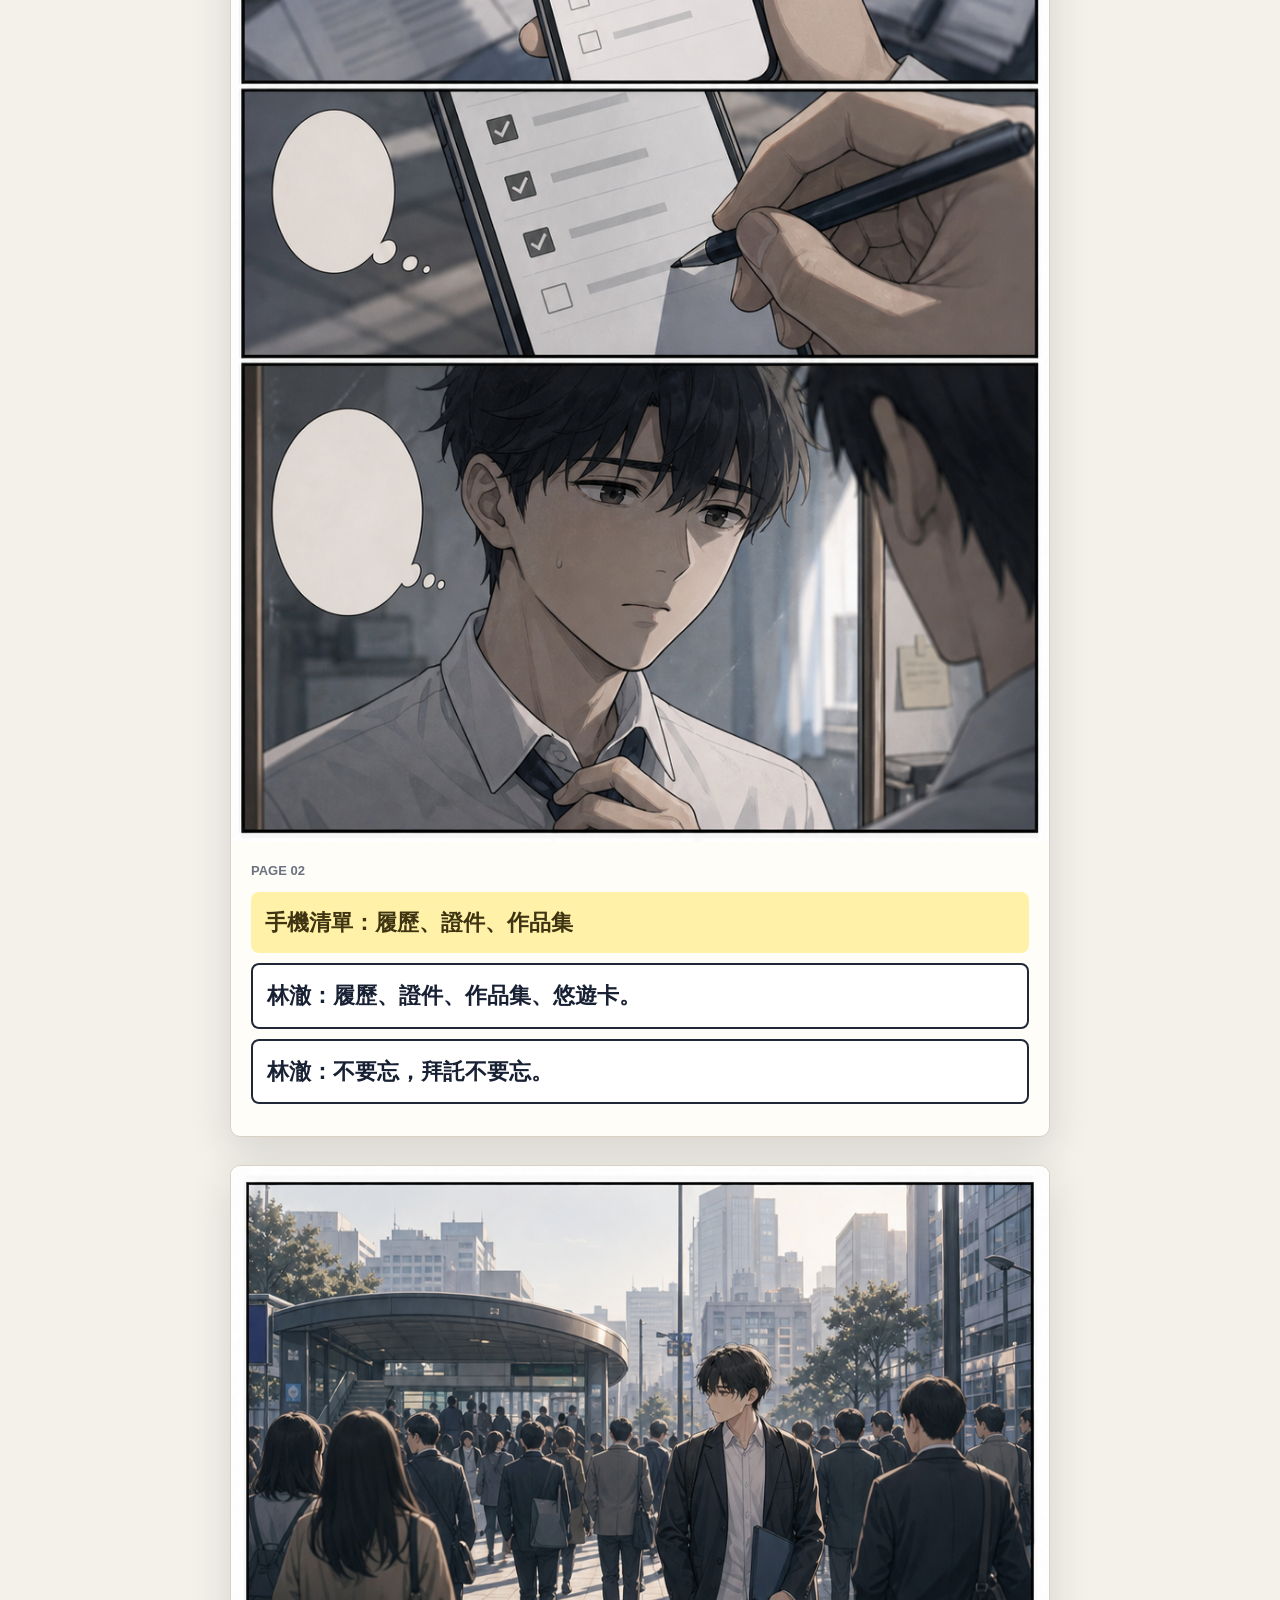
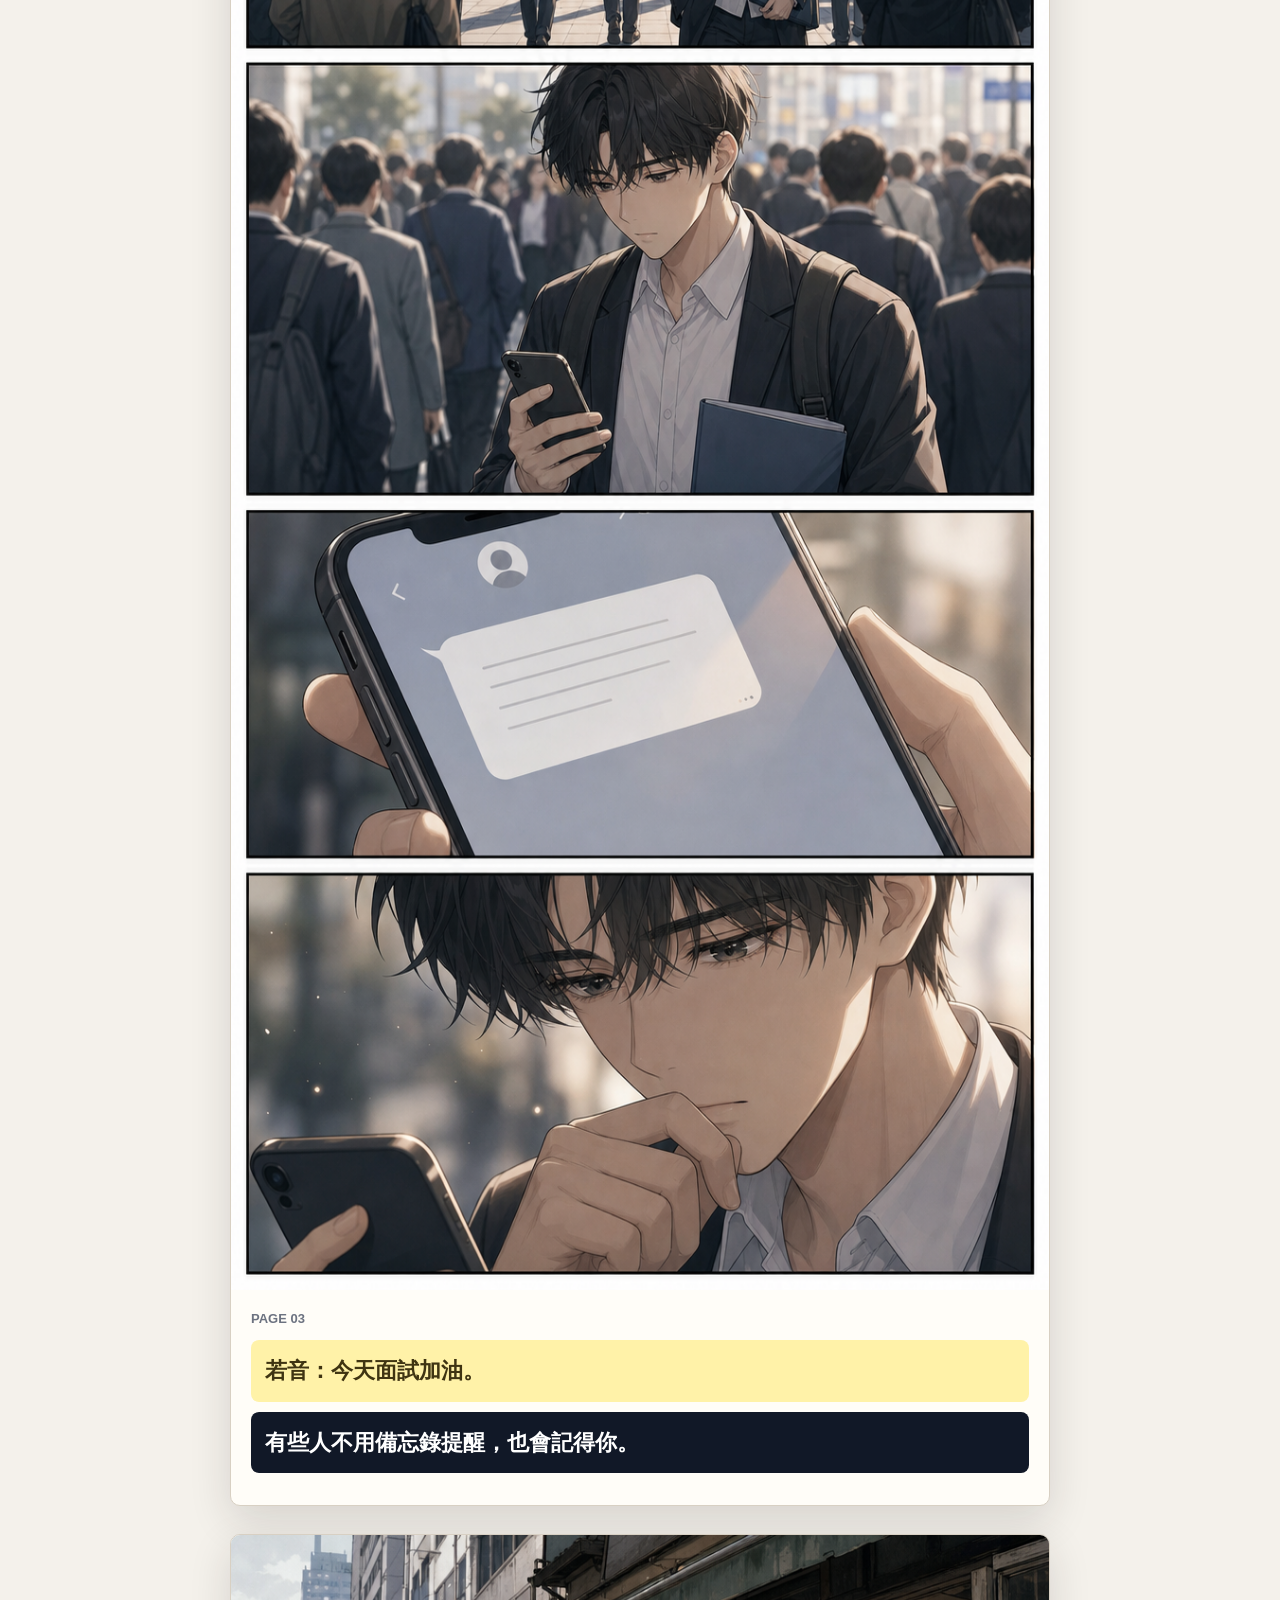
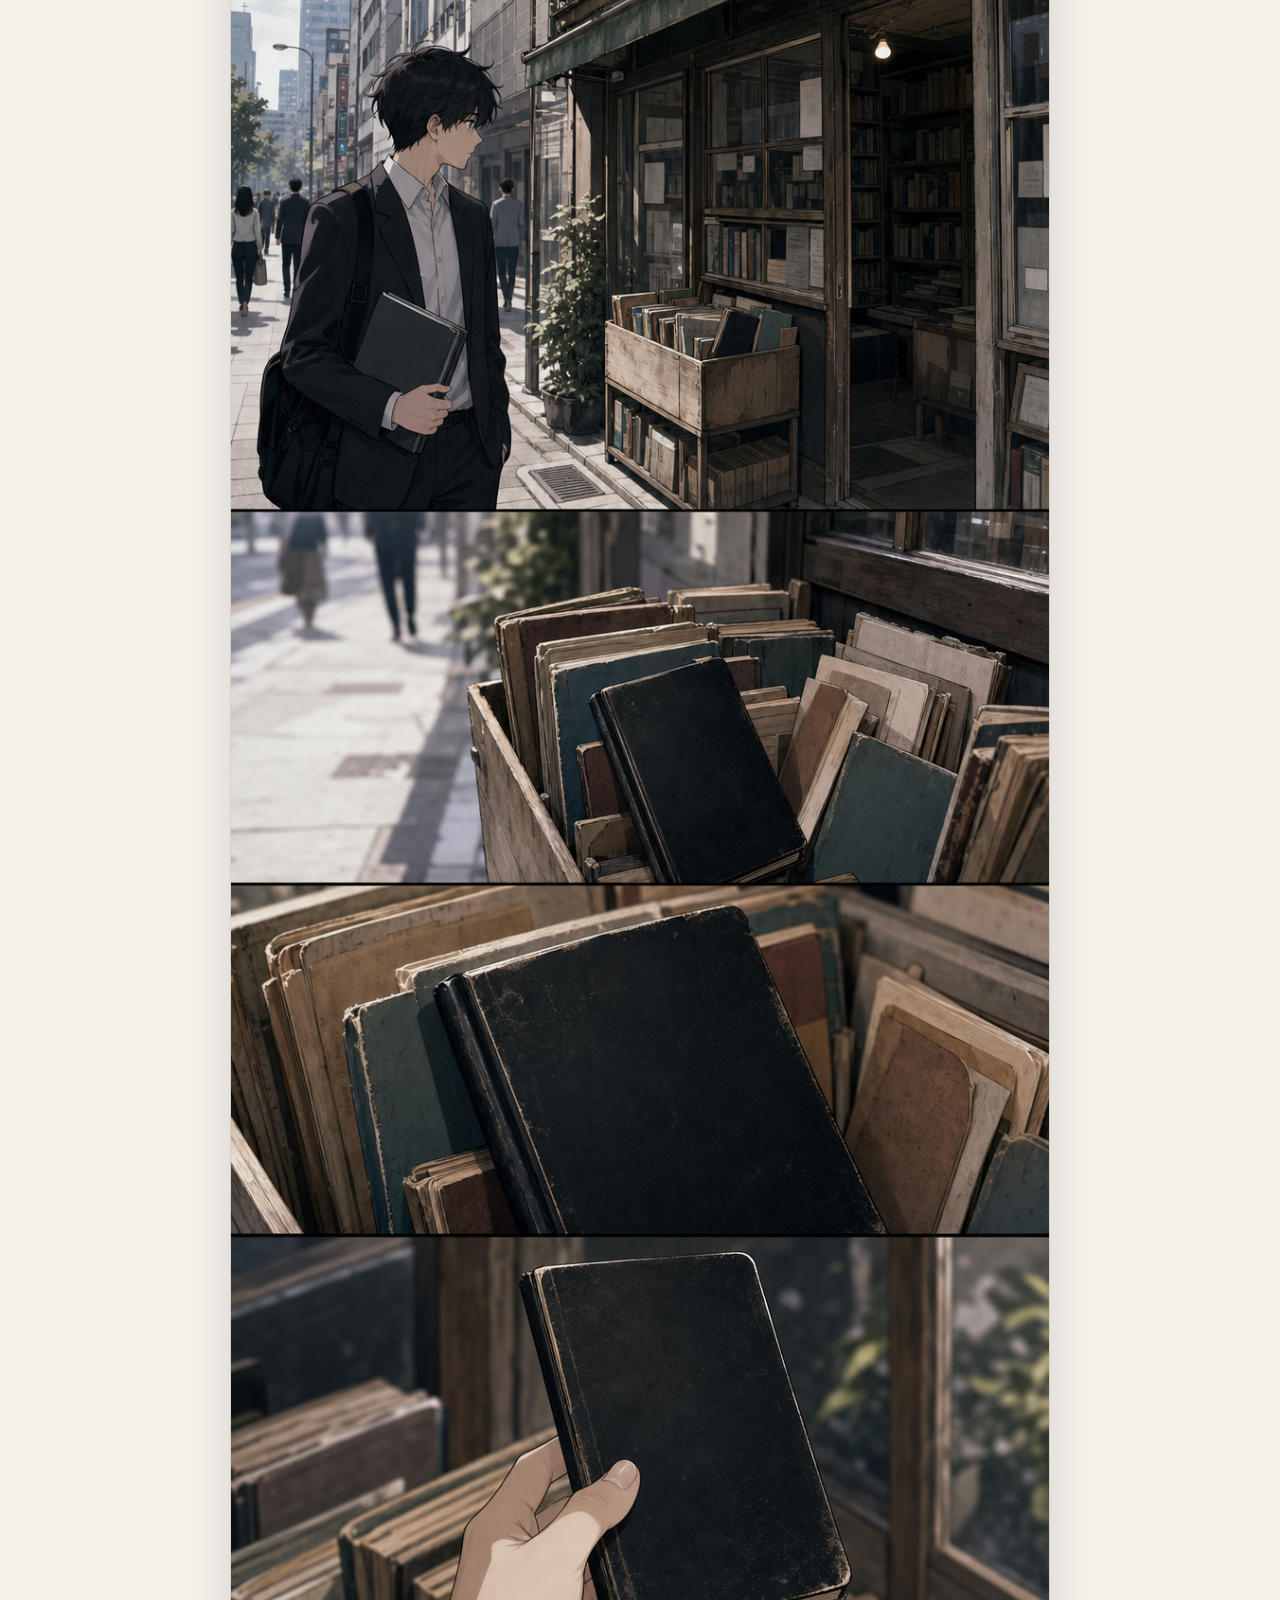
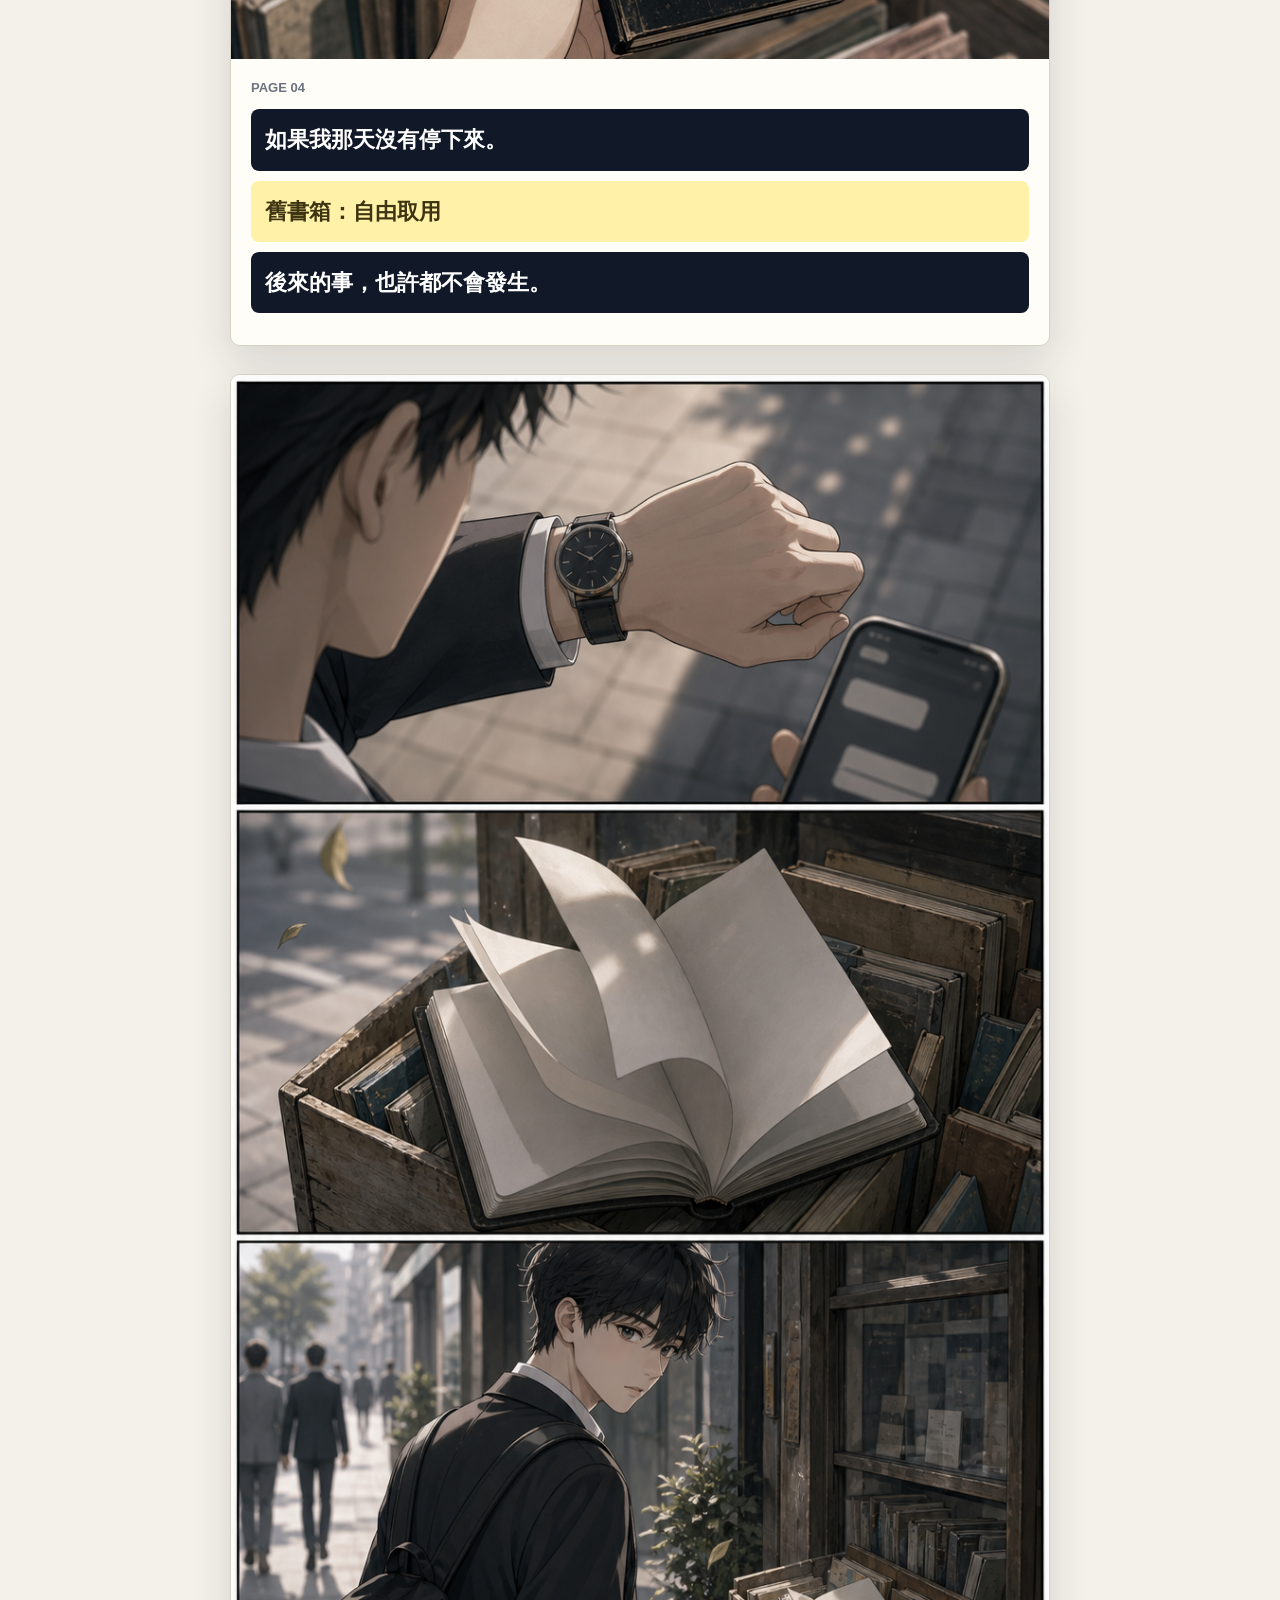
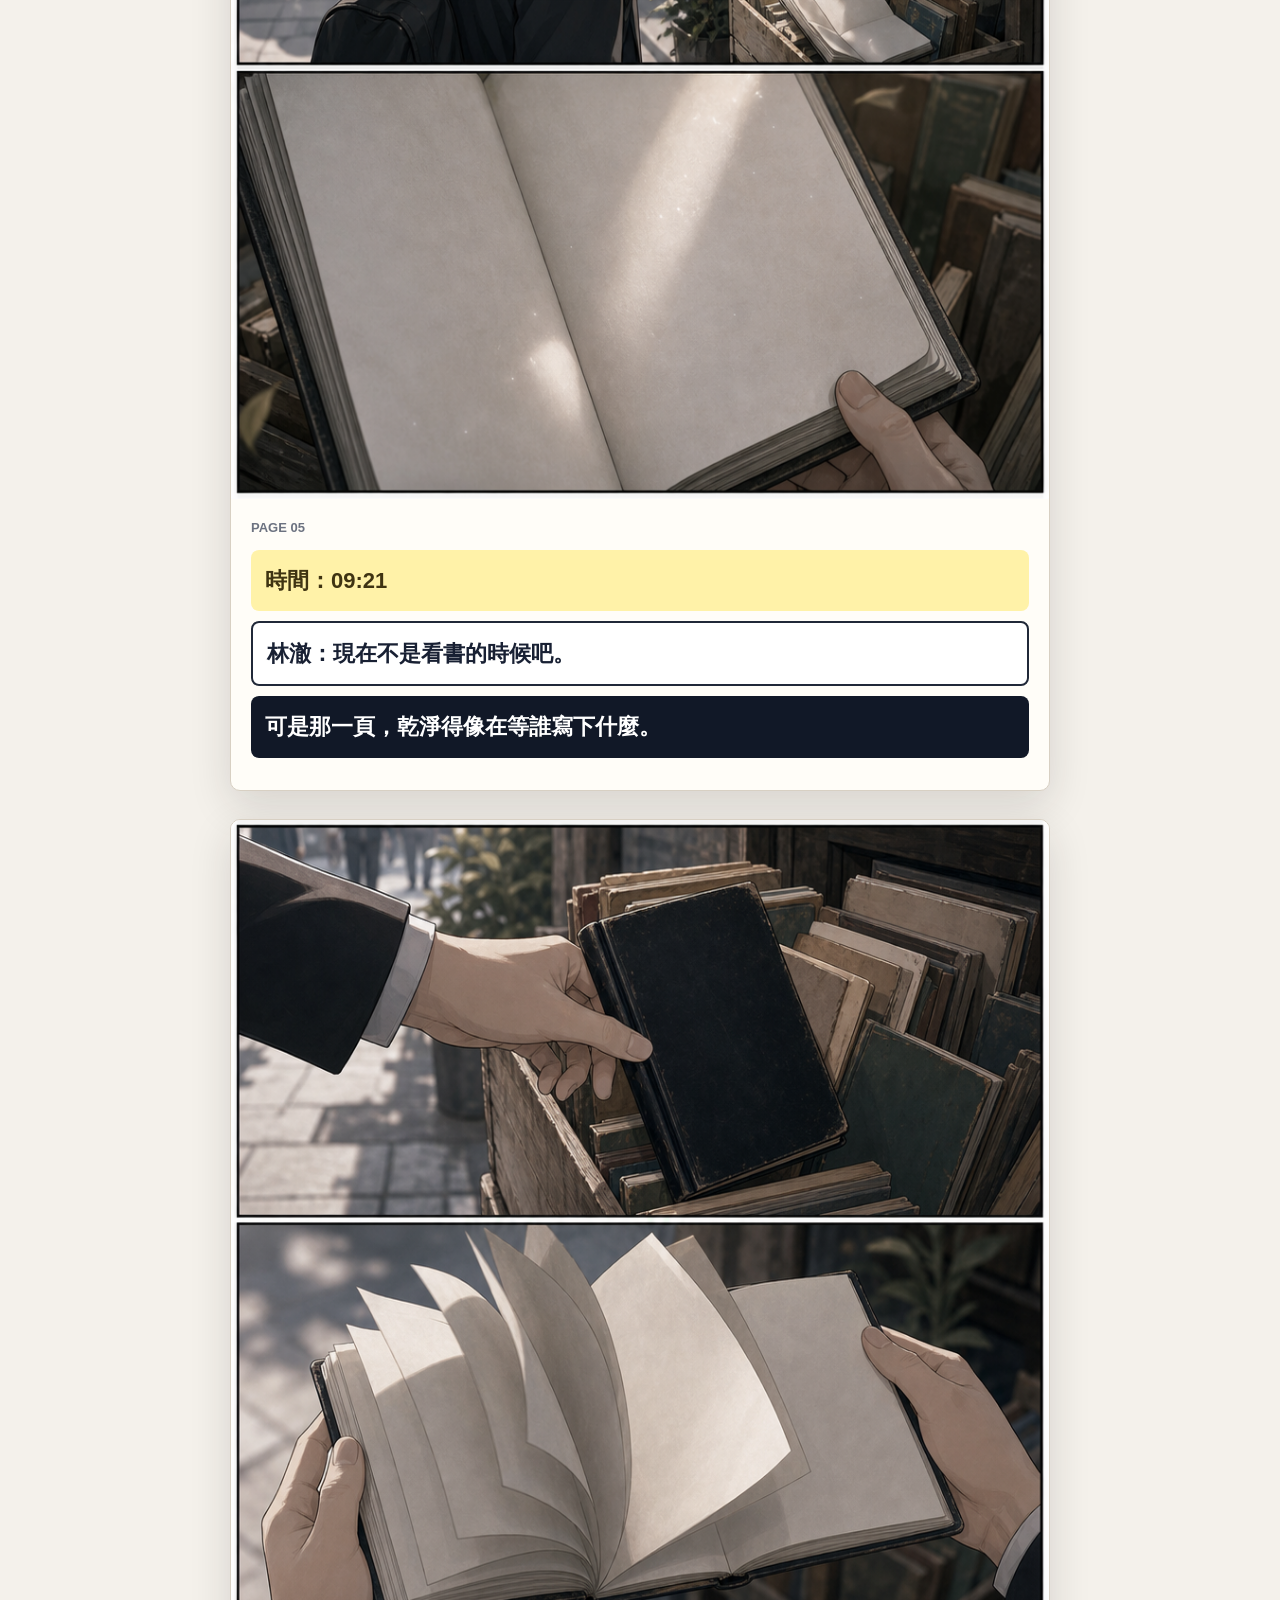
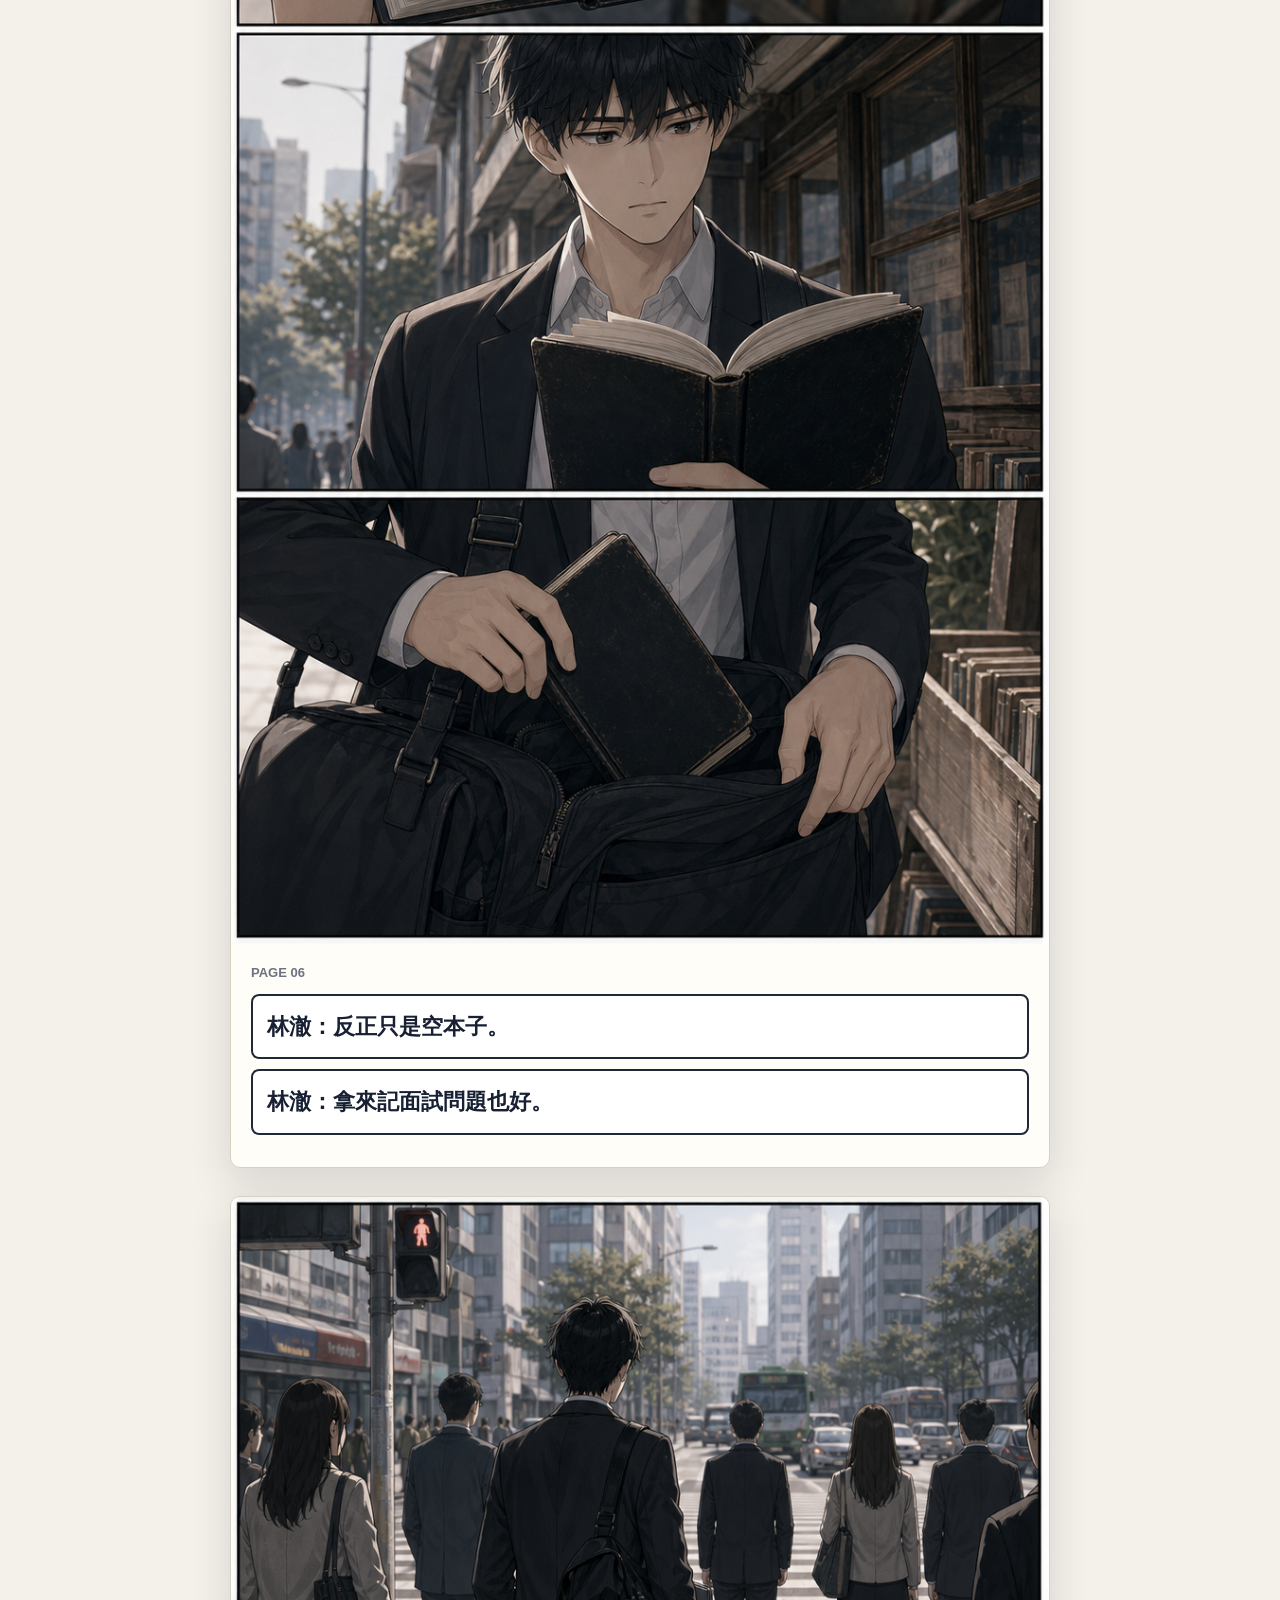
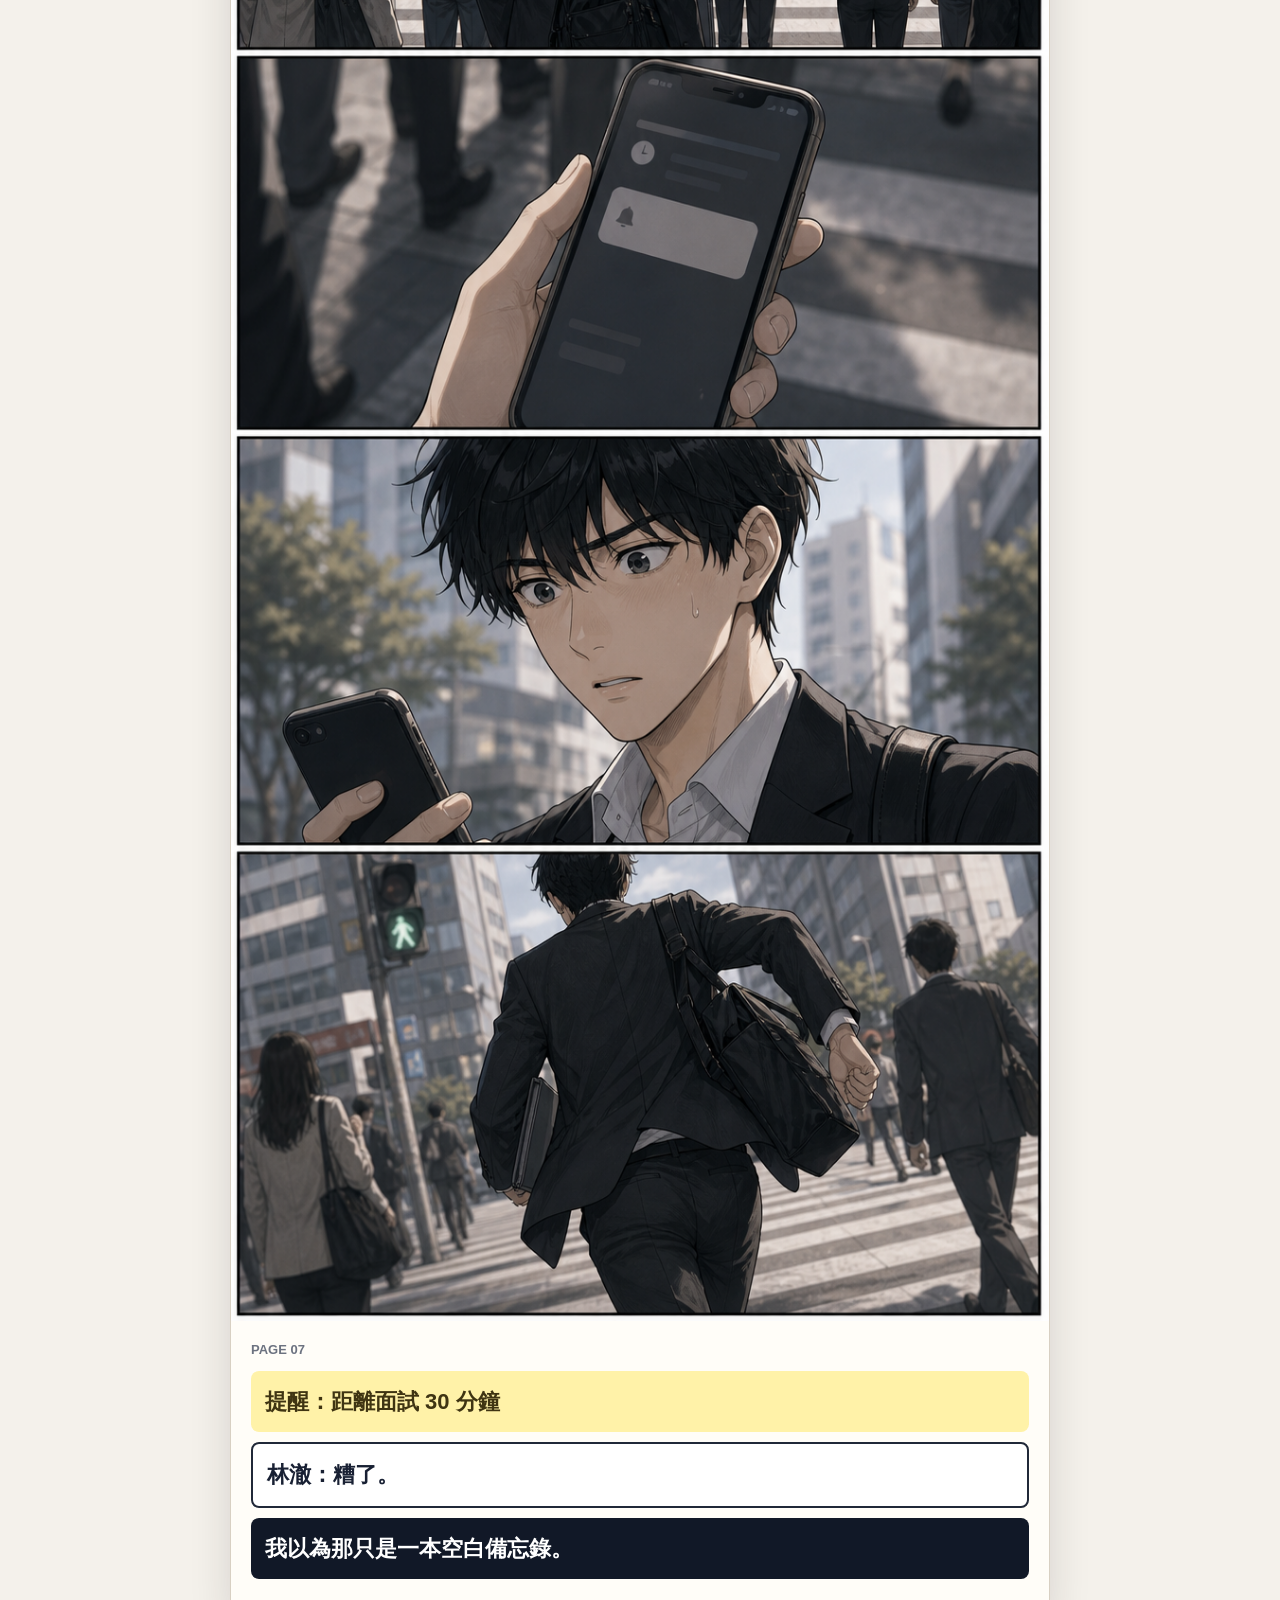
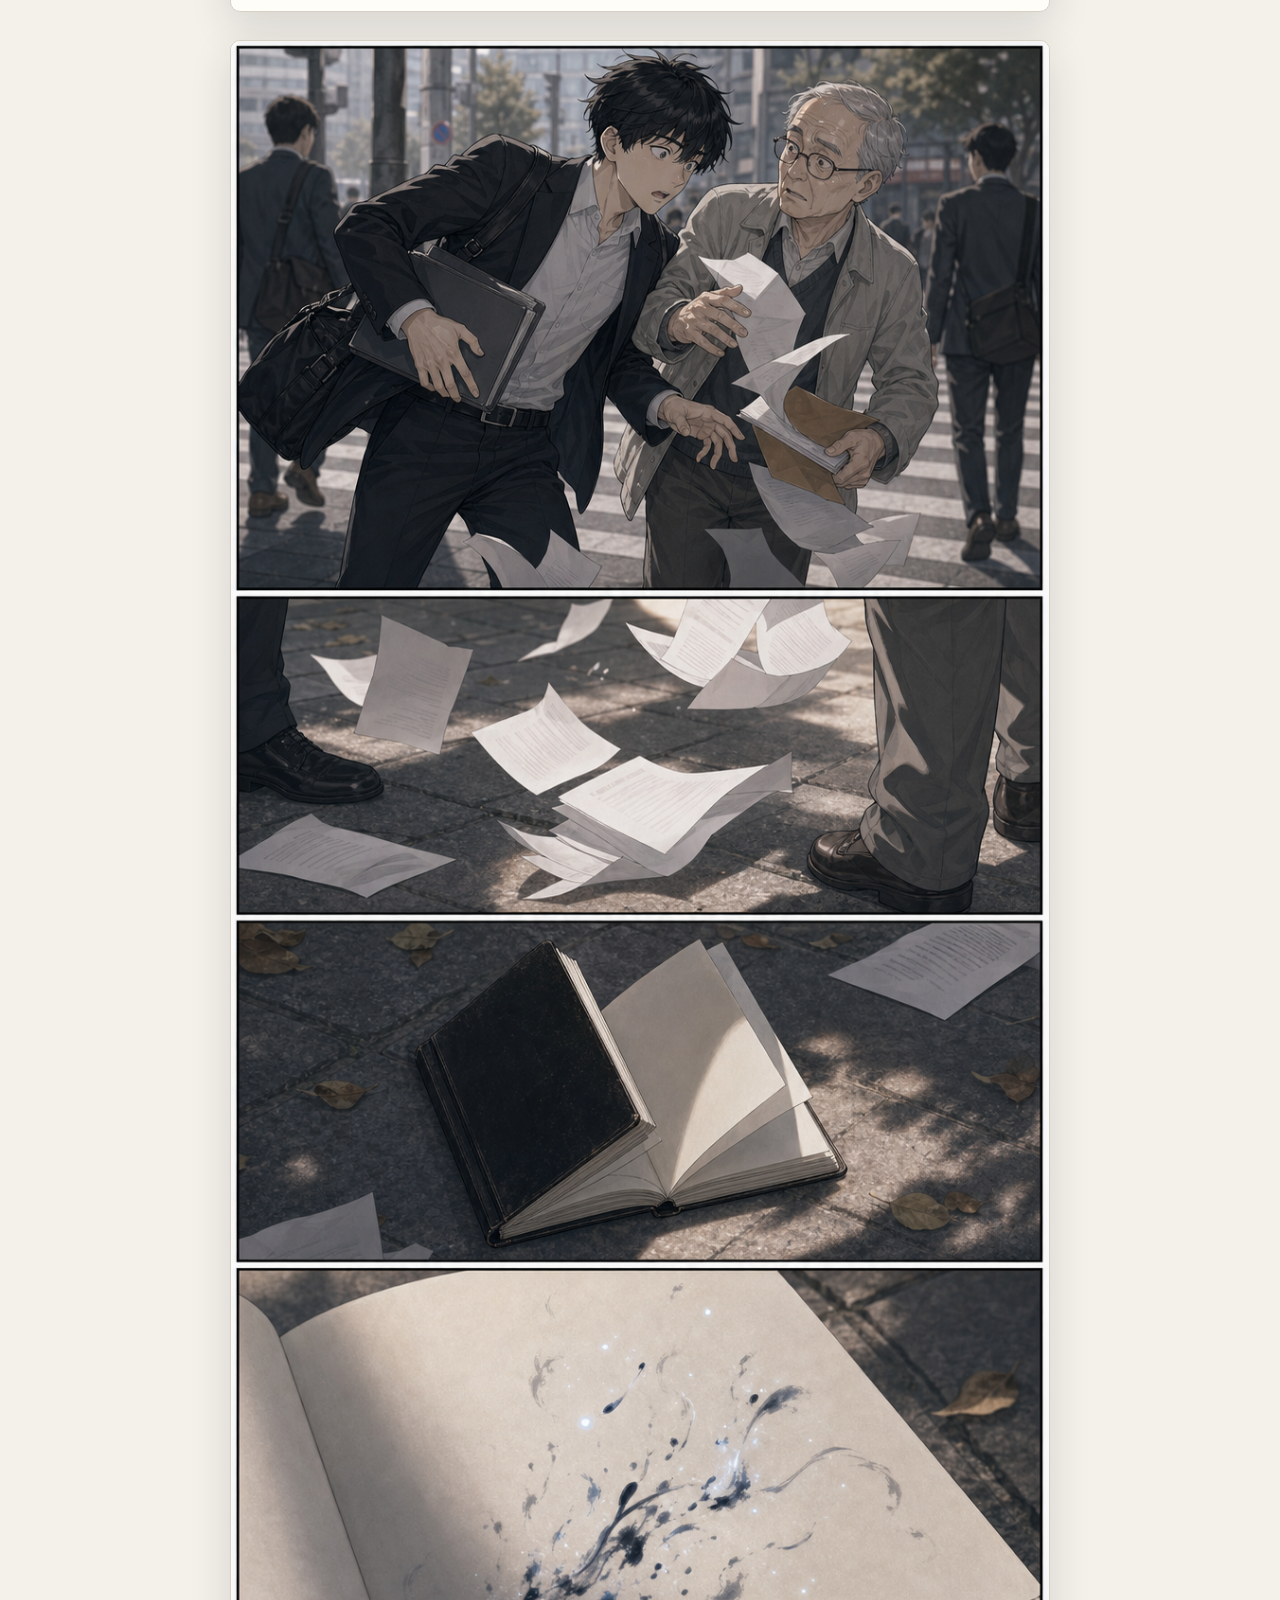
==== commit eab48fee: "Use robust visible reader layout" ====
--- a/index.html
+++ b/index.html
@@ -3,114 +3,216 @@
 <head>
   <meta charset="utf-8">
   <meta name="viewport" content="width=device-width, initial-scale=1">
-  <title>願望備忘錄｜第 1 話試讀完成品</title>
-  <link rel="stylesheet" href="./episode-01-reader.css">
+  <title>願望備忘錄｜第 1 話試讀</title>
+  <style>
+    * { box-sizing: border-box; }
+    body {
+      margin: 0;
+      background: #f4f1eb;
+      color: #182033;
+      font-family: "Microsoft JhengHei", "Noto Sans TC", Arial, sans-serif;
+      line-height: 1.7;
+    }
+    header, main, footer {
+      width: min(860px, 100%);
+      margin: 0 auto;
+      padding: 20px;
+    }
+    header {
+      padding-top: 36px;
+      text-align: center;
+    }
+    .title-card, footer {
+      background: #111827;
+      color: white;
+      border-radius: 10px;
+      padding: 34px 22px;
+      margin-bottom: 24px;
+      text-align: center;
+    }
+    h1 {
+      font-size: clamp(34px, 8vw, 64px);
+      line-height: 1.12;
+      margin: 0 0 12px;
+    }
+    h2 {
+      font-size: clamp(24px, 5vw, 38px);
+      line-height: 1.2;
+      margin: 0 0 10px;
+    }
+    .subtitle {
+      color: rgba(255,255,255,.75);
+      font-weight: 700;
+      margin: 0;
+    }
+    .page {
+      background: #fffdf8;
+      border: 1px solid #d8d0c3;
+      border-radius: 10px;
+      box-shadow: 0 14px 42px rgba(36, 31, 25, .14);
+      margin: 0 0 28px;
+      overflow: hidden;
+    }
+    .page img {
+      display: block;
+      width: 100%;
+      height: auto;
+      background: #e8e2d8;
+    }
+    .text {
+      padding: 18px 20px 22px;
+    }
+    .label {
+      color: #6c7280;
+      font-size: 13px;
+      font-weight: 900;
+      letter-spacing: 0;
+      margin: 0 0 8px;
+      text-transform: uppercase;
+    }
+    .dialogue, .caption, .prop {
+      border-radius: 8px;
+      font-size: clamp(17px, 3vw, 22px);
+      font-weight: 800;
+      margin: 10px 0;
+      padding: 12px 14px;
+    }
+    .dialogue {
+      background: white;
+      border: 2px solid #202838;
+    }
+    .caption {
+      background: #111827;
+      color: white;
+    }
+    .prop {
+      background: #fff2a8;
+      color: #3f3412;
+    }
+    .wish {
+      background: #f6fcff;
+      border: 1px solid #7ac3eb;
+      box-shadow: 0 0 22px rgba(161, 221, 255, .55);
+      color: #20314a;
+      text-align: center;
+    }
+    footer h2 { color: white; }
+  </style>
 </head>
 <body>
-  <header class="reader-header">
-    <div>
-      <p>願望備忘錄</p>
-      <h1>第 1 話：備忘錄上的陌生願望</h1>
-    </div>
-    <a href="./storyboard-preview.html">企劃總覽</a>
+  <header>
+    <section class="title-card">
+      <p class="label">Episode 01</p>
+      <h1>願望備忘錄</h1>
+      <h2>第 1 話：備忘錄上的陌生願望</h2>
+      <p class="subtitle">10 頁試讀完成品 V1</p>
+    </section>
   </header>
 
-  <main class="reader">
-    <section class="title-card">
-      <p>Episode 01</p>
-      <h2>備忘錄上的陌生願望</h2>
-      <span>10 頁試讀完成品 V1</span>
-    </section>
-
-    <article class="comic-page p1">
-      <img src="./assets/page-01-visual-v1.png" alt="Page 1">
-      <div class="note n1">10:00 面試</div>
-      <div class="note n2">帶履歷</div>
-      <div class="caption c1">我不討厭忘記事情。</div>
-      <div class="caption c2">我只是害怕忘記之後，才發現那件事很重要。</div>
-    </article>
-
-    <article class="comic-page p2">
-      <img src="./assets/page-02-visual-v1.png" alt="Page 2">
-      <div class="phone-list">
-        <b>面試清單</b>
-        <span>履歷</span>
-        <span>證件</span>
-        <span>作品集</span>
-      </div>
-      <div class="bubble b1">履歷、證件、作品集、悠遊卡。</div>
-      <div class="bubble b2">不要忘，拜託不要忘。</div>
-    </article>
-
-    <article class="comic-page p3">
-      <img src="./assets/page-03-visual-v1.png" alt="Page 3">
-      <div class="message-thread">
-        <div class="message-name">若音</div>
-        <div class="message-bubble">今天面試加油。</div>
-        <div class="message-time">08:12</div>
-      </div>
-      <div class="caption c3">有些人不用備忘錄提醒，也會記得你。</div>
-    </article>
-
-    <article class="comic-page p4">
-      <img src="./assets/page-04-visual-v1.png" alt="Page 4">
-      <div class="caption c4">如果我那天沒有停下來。</div>
-      <div class="sign s1">自由取用</div>
-      <div class="caption c5">後來的事，也許都不會發生。</div>
-    </article>
-
-    <article class="comic-page p5">
-      <img src="./assets/page-05-visual-v1.png" alt="Page 5">
-      <div class="time-chip t1">09:21</div>
-      <div class="bubble b3">現在不是看書的時候吧。</div>
-      <div class="caption c6">可是那一頁，乾淨得像在等誰寫下什麼。</div>
-    </article>
-
-    <article class="comic-page p6">
-      <img src="./assets/page-06-visual-v1.png" alt="Page 6">
-      <div class="bubble b4">反正只是空本子。</div>
-      <div class="bubble b5">拿來記面試問題也好。</div>
-    </article>
-
-    <article class="comic-page p7">
-      <img src="./assets/page-07-visual-v1.png" alt="Page 7">
-      <div class="phone-alert">
-        <b>提醒</b>
-        <span>距離面試 30 分鐘</span>
-      </div>
-      <div class="bubble b6">糟了。</div>
-      <div class="caption c7">我以為那只是一本空白備忘錄。</div>
-    </article>
-
-    <article class="comic-page p8">
-      <img src="./assets/page-08-visual-v1.png" alt="Page 8">
-      <div class="wish-text">我想再聽一次她的聲音。</div>
-      <div class="bubble b7">這是什麼？</div>
-    </article>
-
-    <article class="comic-page p9">
-      <img src="./assets/page-09-visual-v1.png" alt="Page 9">
-      <div class="bubble b8">不好意思，年紀大了，手不太穩。</div>
-      <div class="caption c8">那不是我的字。</div>
-      <div class="caption c9">也不像是任何人剛剛寫上去的。</div>
-    </article>
-
-    <article class="comic-page p10">
-      <img src="./assets/page-10-visual-v1.png" alt="Page 10">
-      <div class="phone-alert p10-alert">
-        <b>提醒</b>
-        <span>距離面試 20 分鐘</span>
-      </div>
-      <div class="wish-text w2">我想再聽一次她的聲音。</div>
-      <div class="bubble b9">我現在真的沒時間。</div>
-      <div class="caption c10">那時候，我還不知道。</div>
-      <div class="caption c11">願望一旦被看見，就不會自己消失。</div>
-    </article>
-
-    <section class="end-card">
-      <p>To be continued</p>
-      <h2>林澈的第一個選擇，從這一頁開始。</h2>
-    </section>
+  <main>
+    <article class="page">
+      <img src="./assets/page-01-visual-v1.png" alt="第 1 頁">
+      <div class="text">
+        <p class="label">Page 01</p>
+        <p class="prop">便利貼：10:00 面試、帶履歷</p>
+        <p class="caption">我不討厭忘記事情。</p>
+        <p class="caption">我只是害怕忘記之後，才發現那件事很重要。</p>
+      </div>
+    </article>
+
+    <article class="page">
+      <img src="./assets/page-02-visual-v1.png" alt="第 2 頁">
+      <div class="text">
+        <p class="label">Page 02</p>
+        <p class="prop">手機清單：履歷、證件、作品集</p>
+        <p class="dialogue">林澈：履歷、證件、作品集、悠遊卡。</p>
+        <p class="dialogue">林澈：不要忘，拜託不要忘。</p>
+      </div>
+    </article>
+
+    <article class="page">
+      <img src="./assets/page-03-visual-v1.png" alt="第 3 頁">
+      <div class="text">
+        <p class="label">Page 03</p>
+        <p class="prop">若音：今天面試加油。</p>
+        <p class="caption">有些人不用備忘錄提醒，也會記得你。</p>
+      </div>
+    </article>
+
+    <article class="page">
+      <img src="./assets/page-04-visual-v1.png" alt="第 4 頁">
+      <div class="text">
+        <p class="label">Page 04</p>
+        <p class="caption">如果我那天沒有停下來。</p>
+        <p class="prop">舊書箱：自由取用</p>
+        <p class="caption">後來的事，也許都不會發生。</p>
+      </div>
+    </article>
+
+    <article class="page">
+      <img src="./assets/page-05-visual-v1.png" alt="第 5 頁">
+      <div class="text">
+        <p class="label">Page 05</p>
+        <p class="prop">時間：09:21</p>
+        <p class="dialogue">林澈：現在不是看書的時候吧。</p>
+        <p class="caption">可是那一頁，乾淨得像在等誰寫下什麼。</p>
+      </div>
+    </article>
+
+    <article class="page">
+      <img src="./assets/page-06-visual-v1.png" alt="第 6 頁">
+      <div class="text">
+        <p class="label">Page 06</p>
+        <p class="dialogue">林澈：反正只是空本子。</p>
+        <p class="dialogue">林澈：拿來記面試問題也好。</p>
+      </div>
+    </article>
+
+    <article class="page">
+      <img src="./assets/page-07-visual-v1.png" alt="第 7 頁">
+      <div class="text">
+        <p class="label">Page 07</p>
+        <p class="prop">提醒：距離面試 30 分鐘</p>
+        <p class="dialogue">林澈：糟了。</p>
+        <p class="caption">我以為那只是一本空白備忘錄。</p>
+      </div>
+    </article>
+
+    <article class="page">
+      <img src="./assets/page-08-visual-v1.png" alt="第 8 頁">
+      <div class="text">
+        <p class="label">Page 08</p>
+        <p class="prop wish">我想再聽一次她的聲音。</p>
+        <p class="dialogue">林澈：這是什麼？</p>
+      </div>
+    </article>
+
+    <article class="page">
+      <img src="./assets/page-09-visual-v1.png" alt="第 9 頁">
+      <div class="text">
+        <p class="label">Page 09</p>
+        <p class="dialogue">老先生：不好意思，年紀大了，手不太穩。</p>
+        <p class="caption">那不是我的字。</p>
+        <p class="caption">也不像是任何人剛剛寫上去的。</p>
+      </div>
+    </article>
+
+    <article class="page">
+      <img src="./assets/page-10-visual-v1.png" alt="第 10 頁">
+      <div class="text">
+        <p class="label">Page 10</p>
+        <p class="prop">提醒：距離面試 20 分鐘</p>
+        <p class="prop wish">我想再聽一次她的聲音。</p>
+        <p class="dialogue">林澈：我現在真的沒時間。</p>
+        <p class="caption">那時候，我還不知道。</p>
+        <p class="caption">願望一旦被看見，就不會自己消失。</p>
+      </div>
+    </article>
   </main>
+
+  <footer>
+    <p class="label">To be continued</p>
+    <h2>林澈的第一個選擇，從這一頁開始。</h2>
+  </footer>
 </body>
 </html>
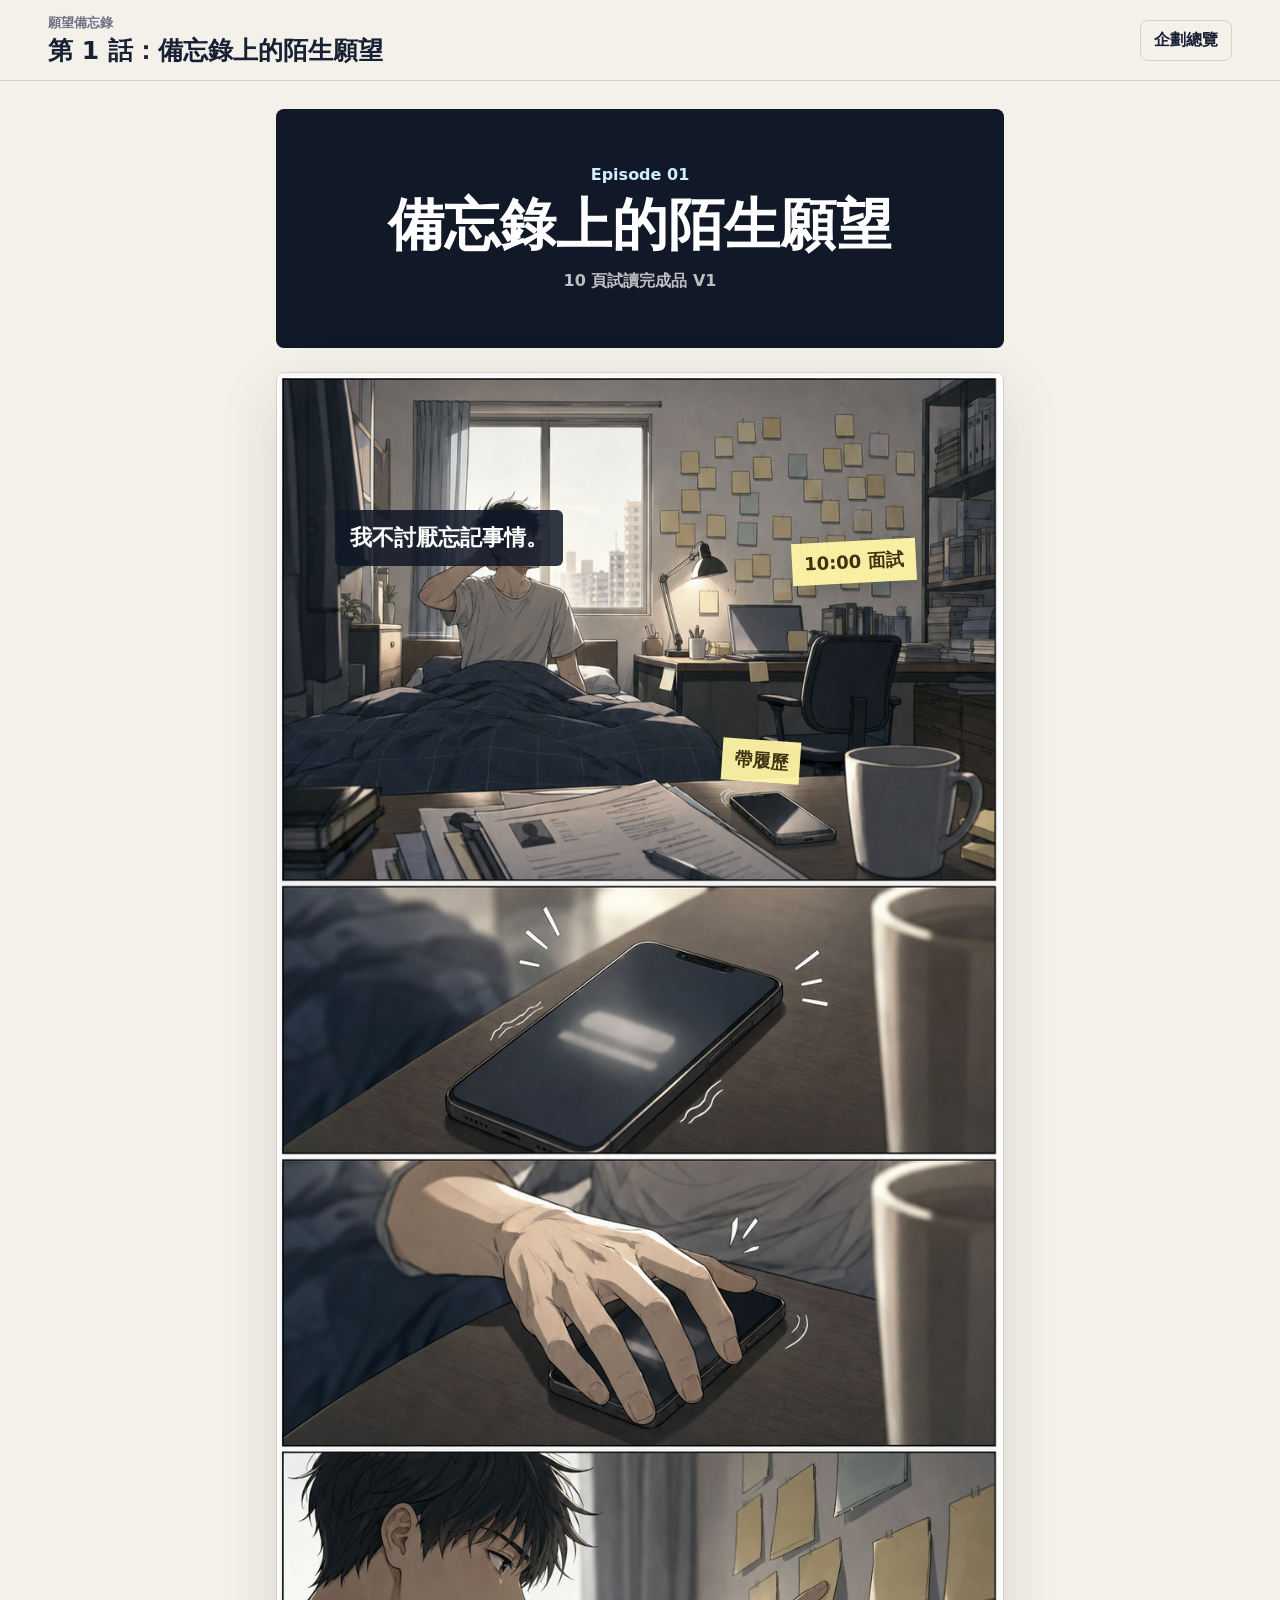
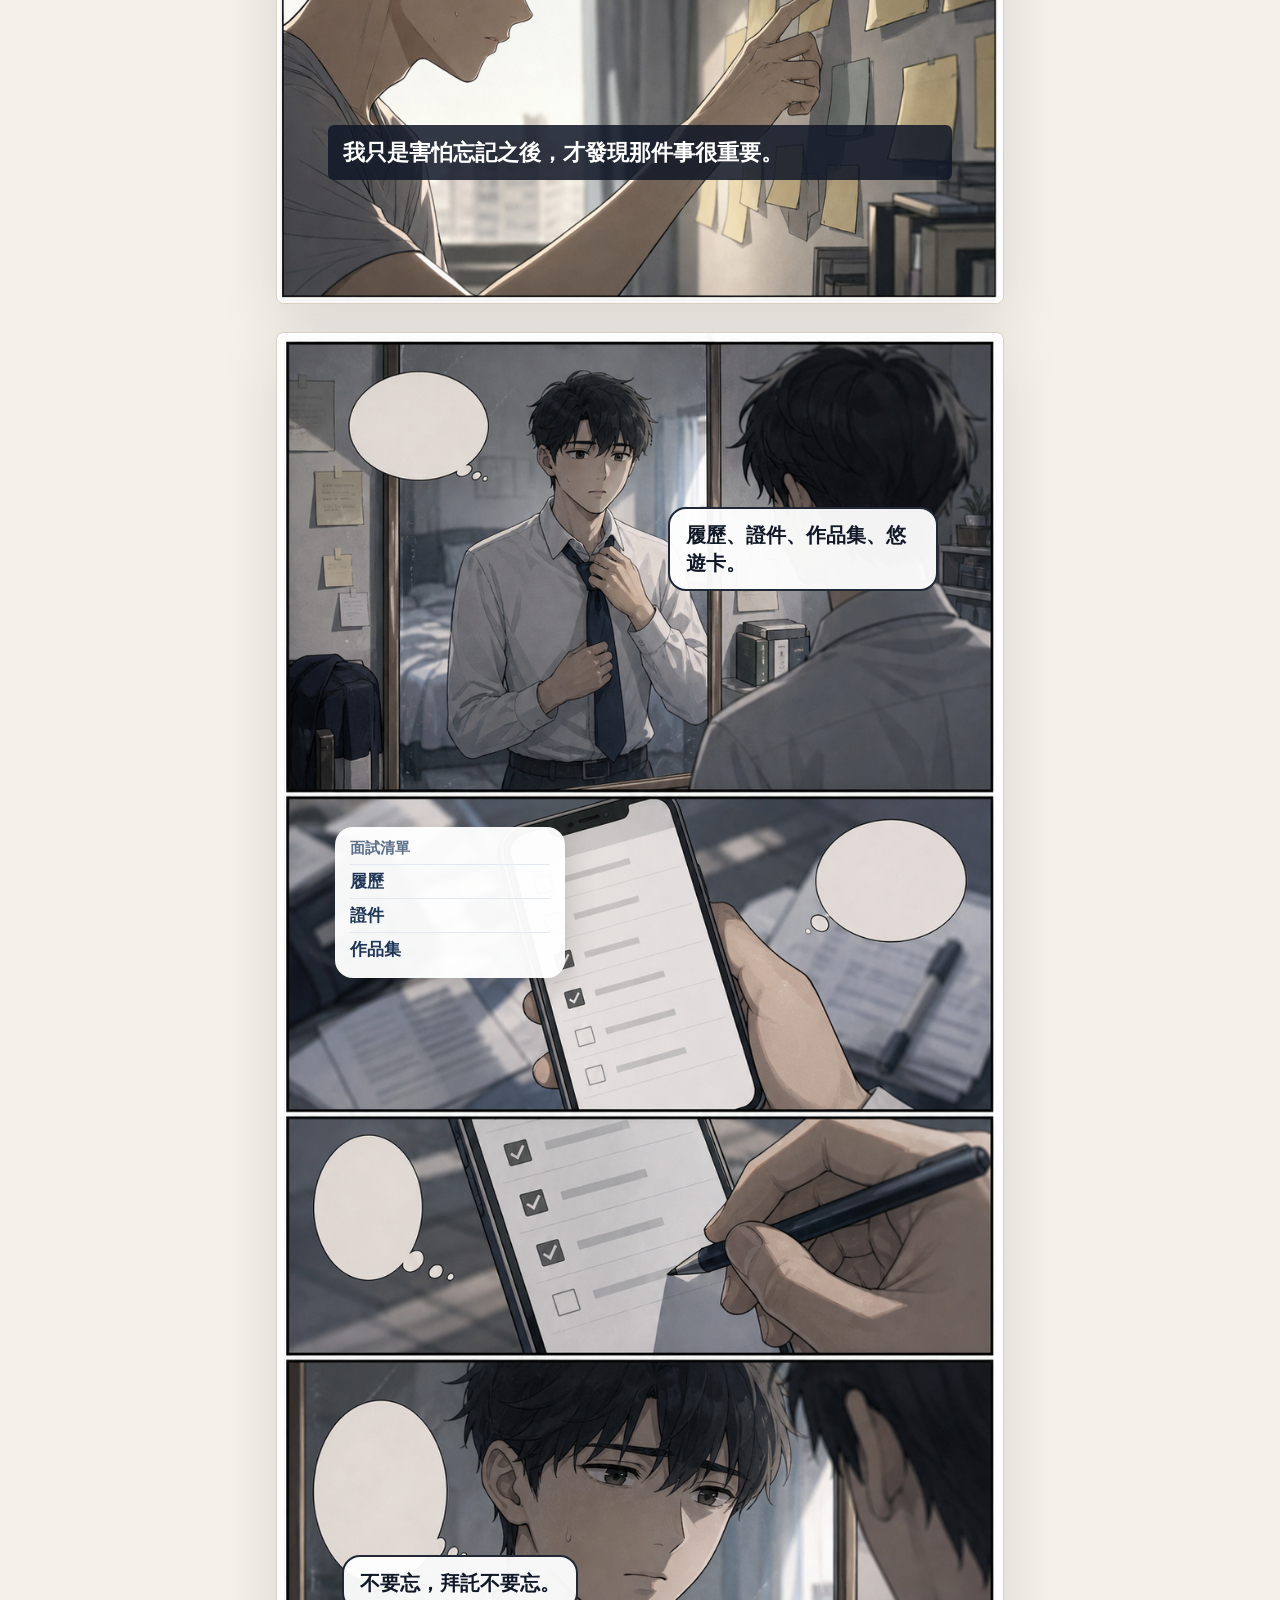
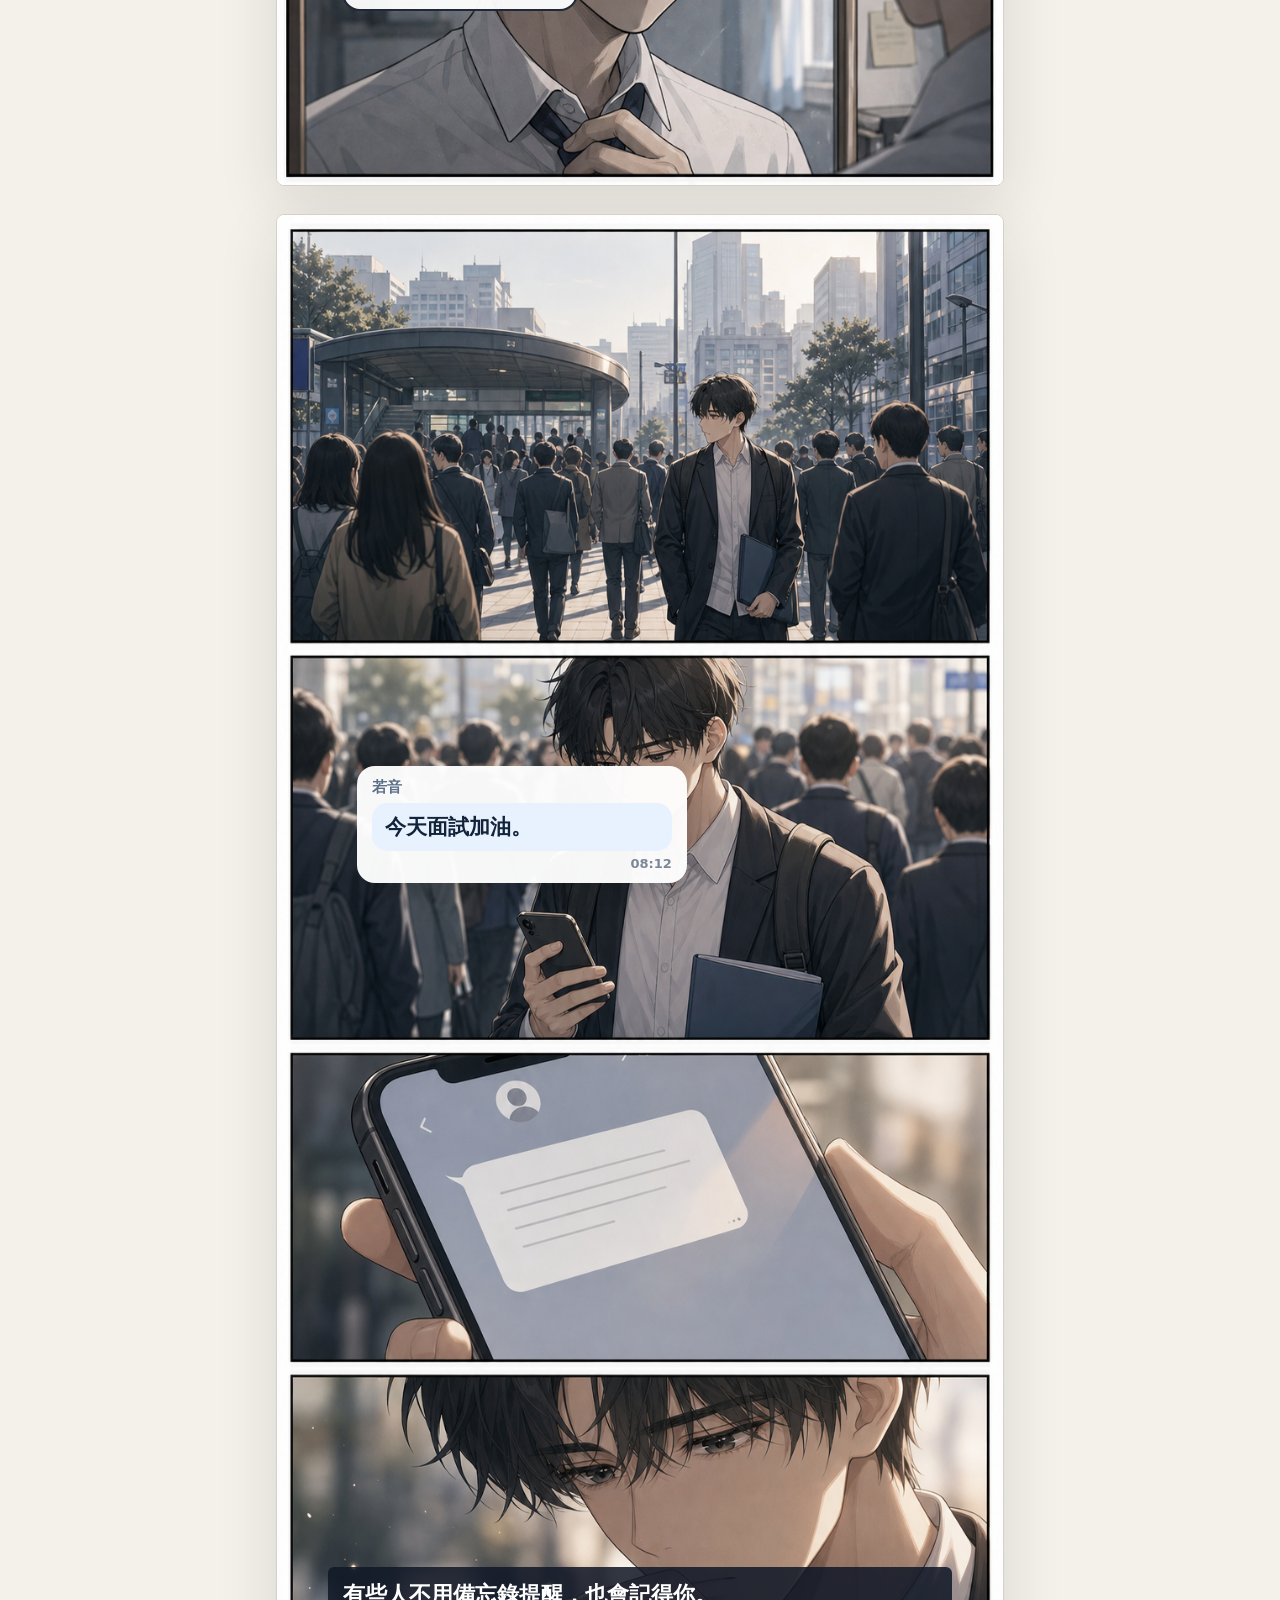
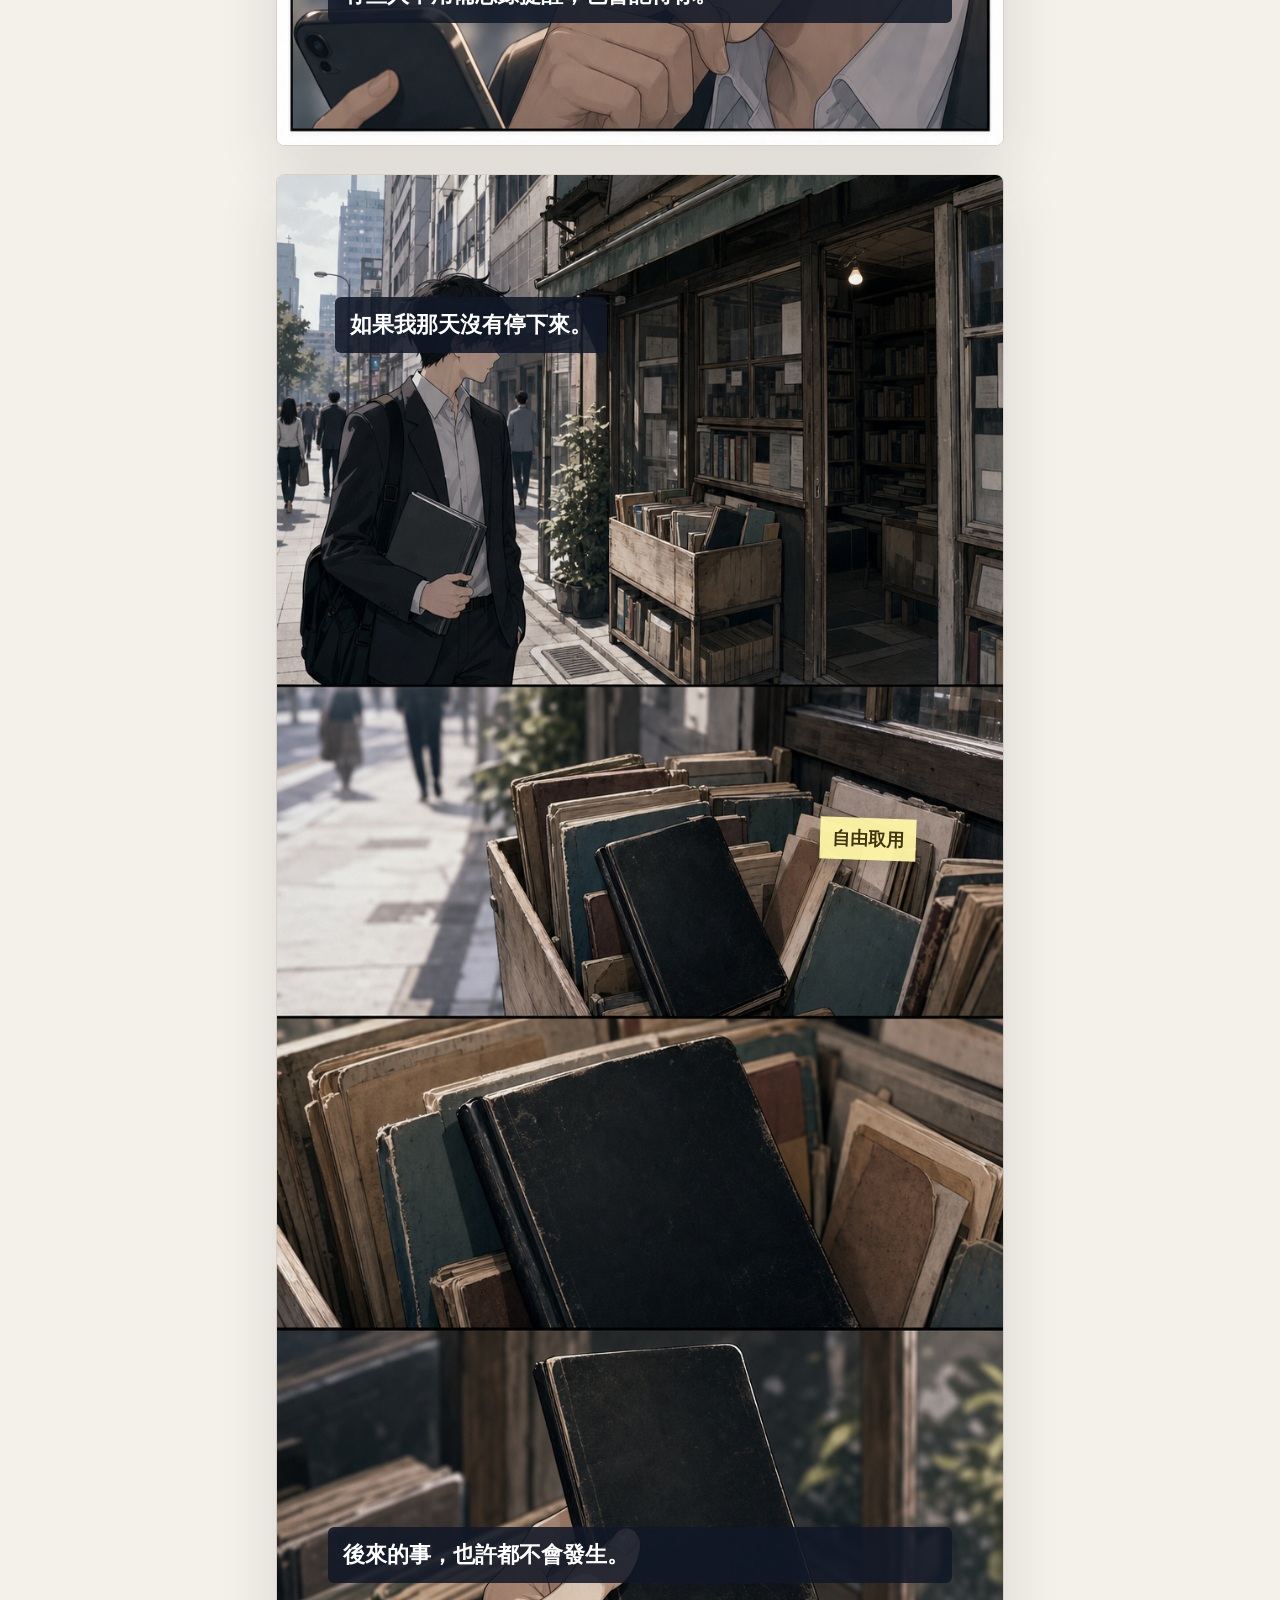
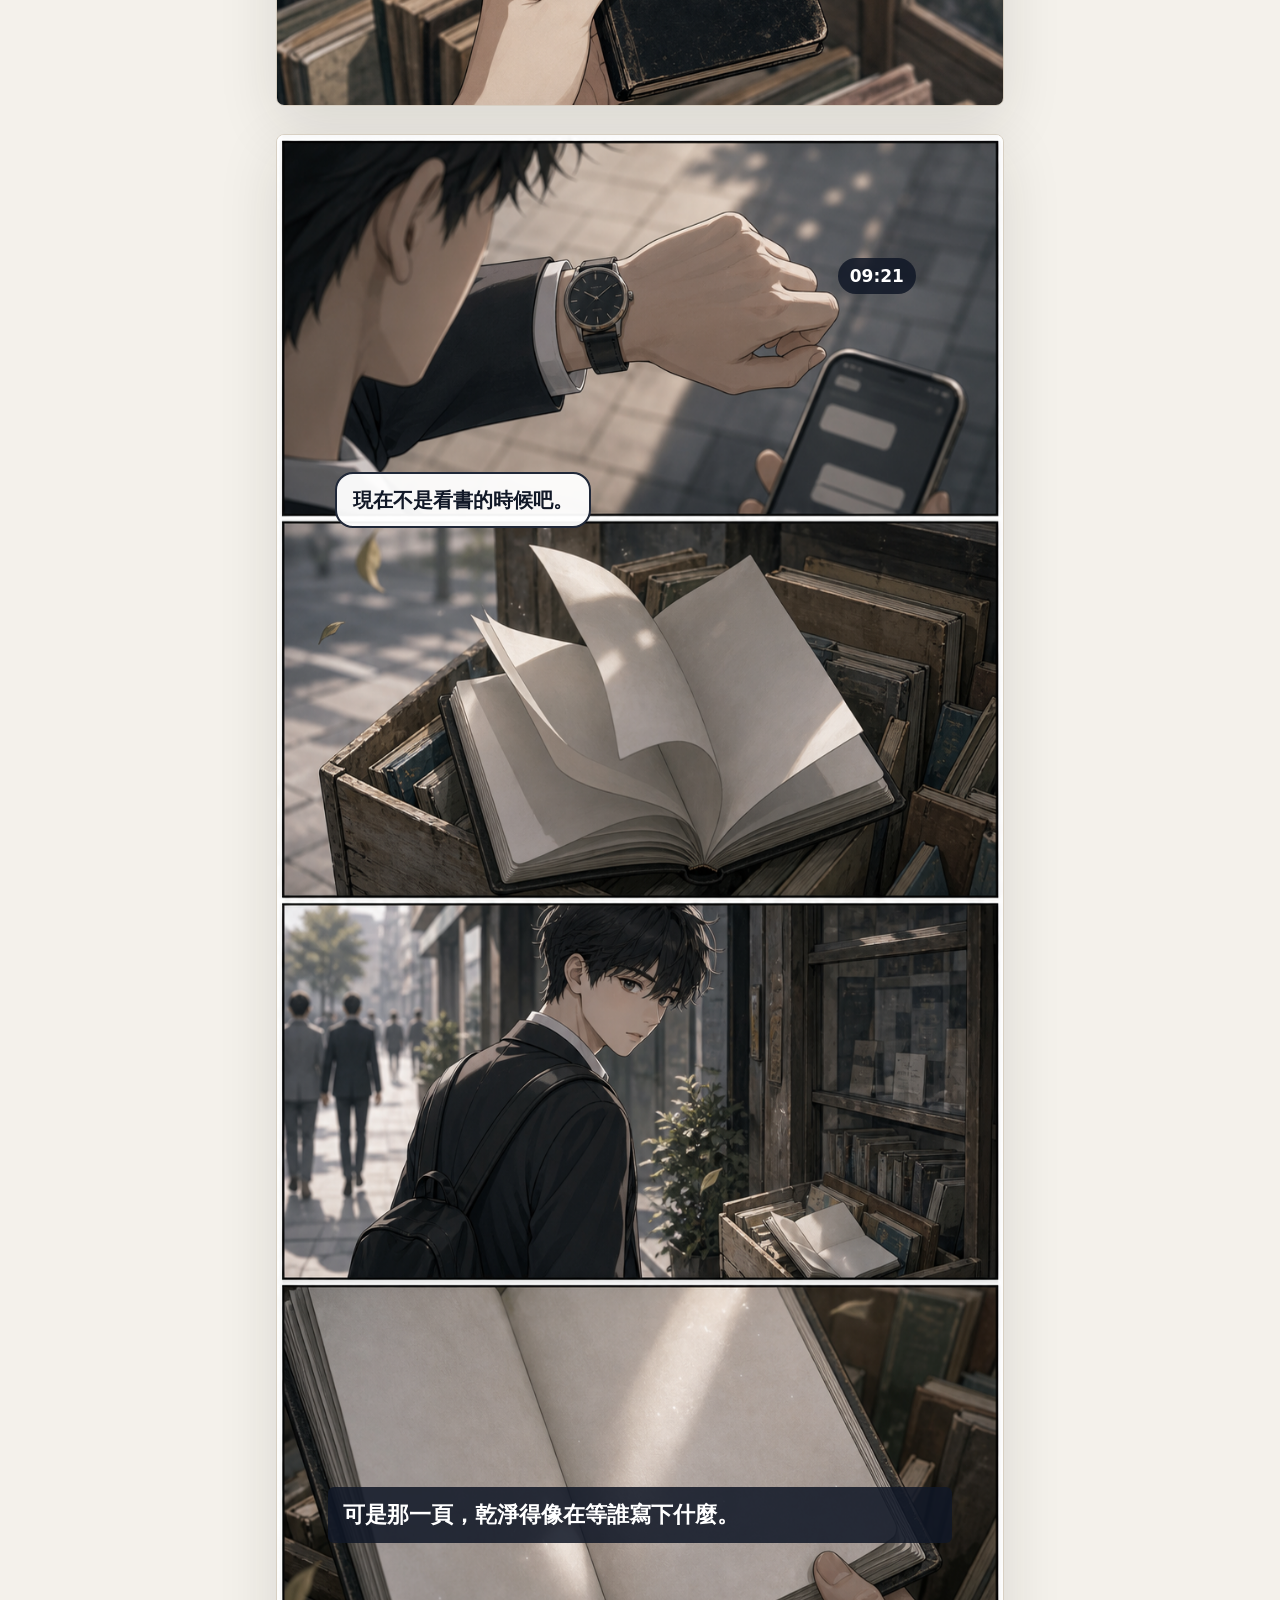
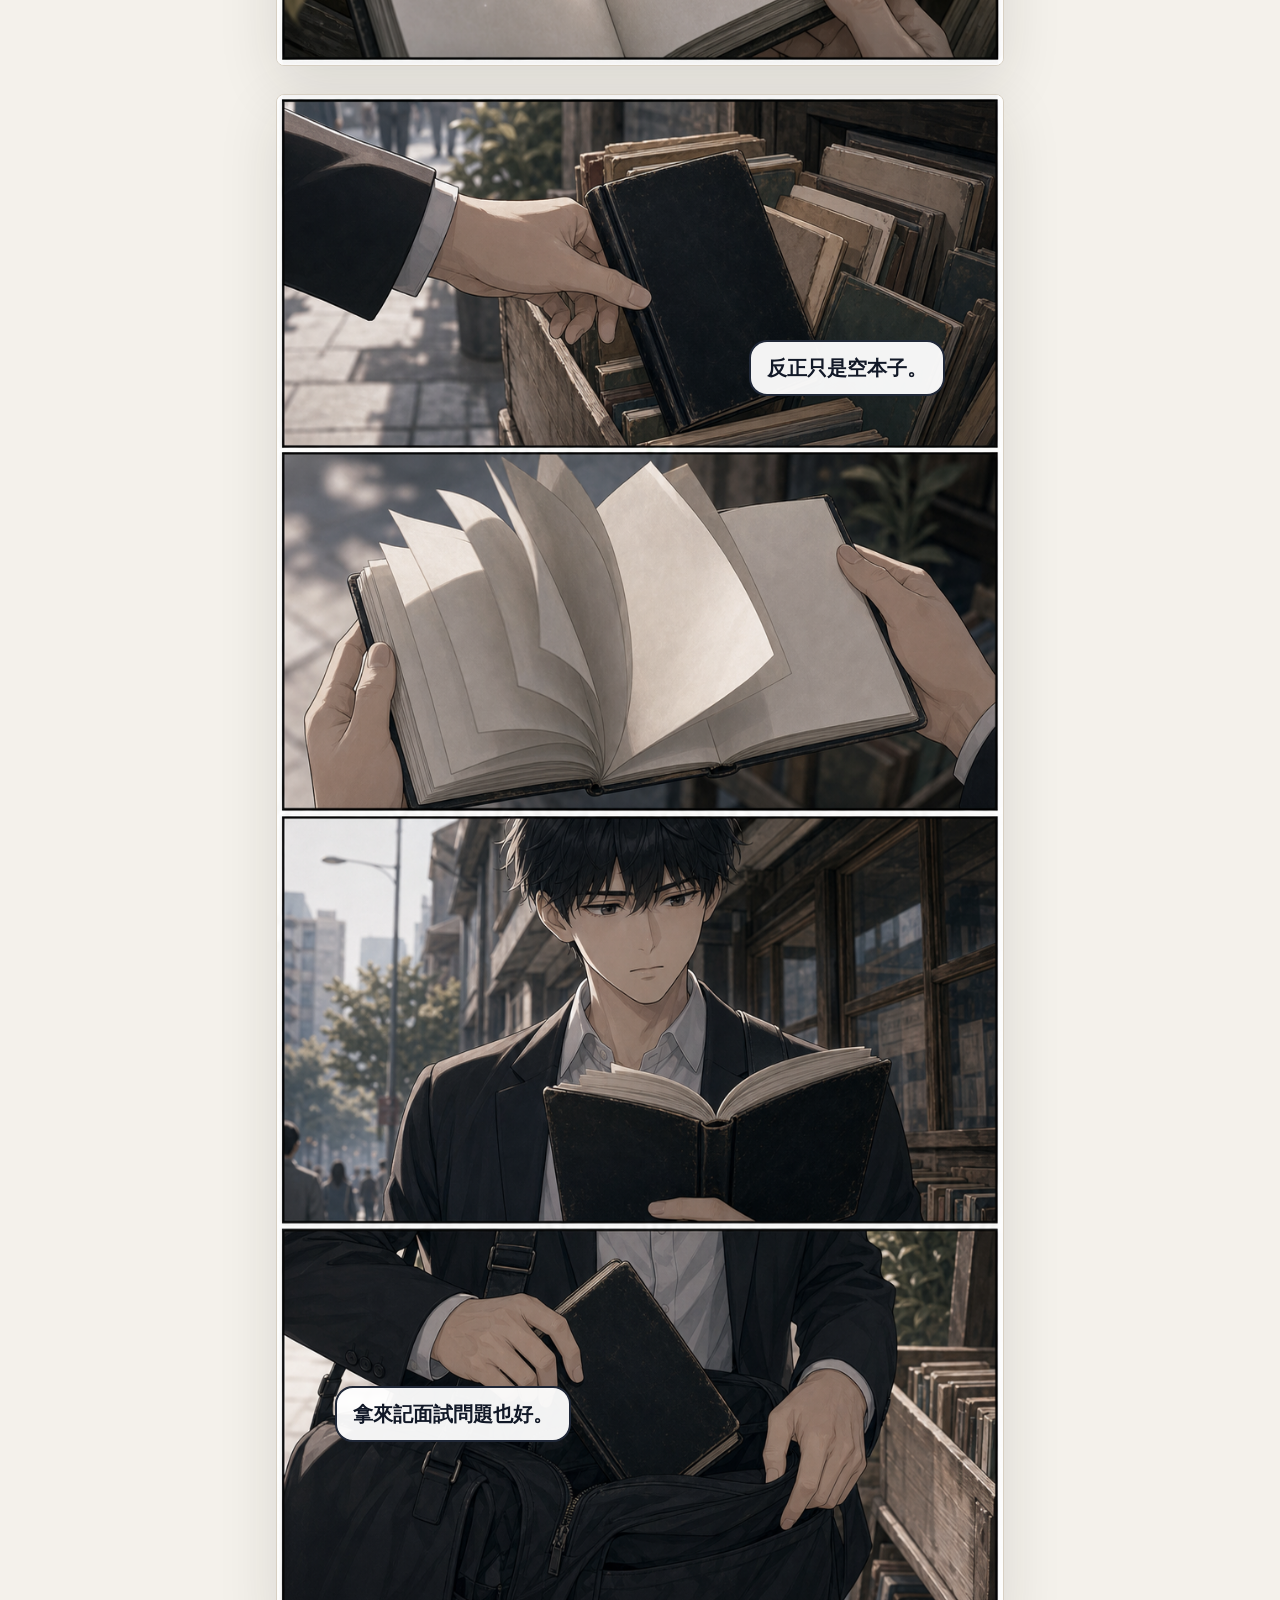
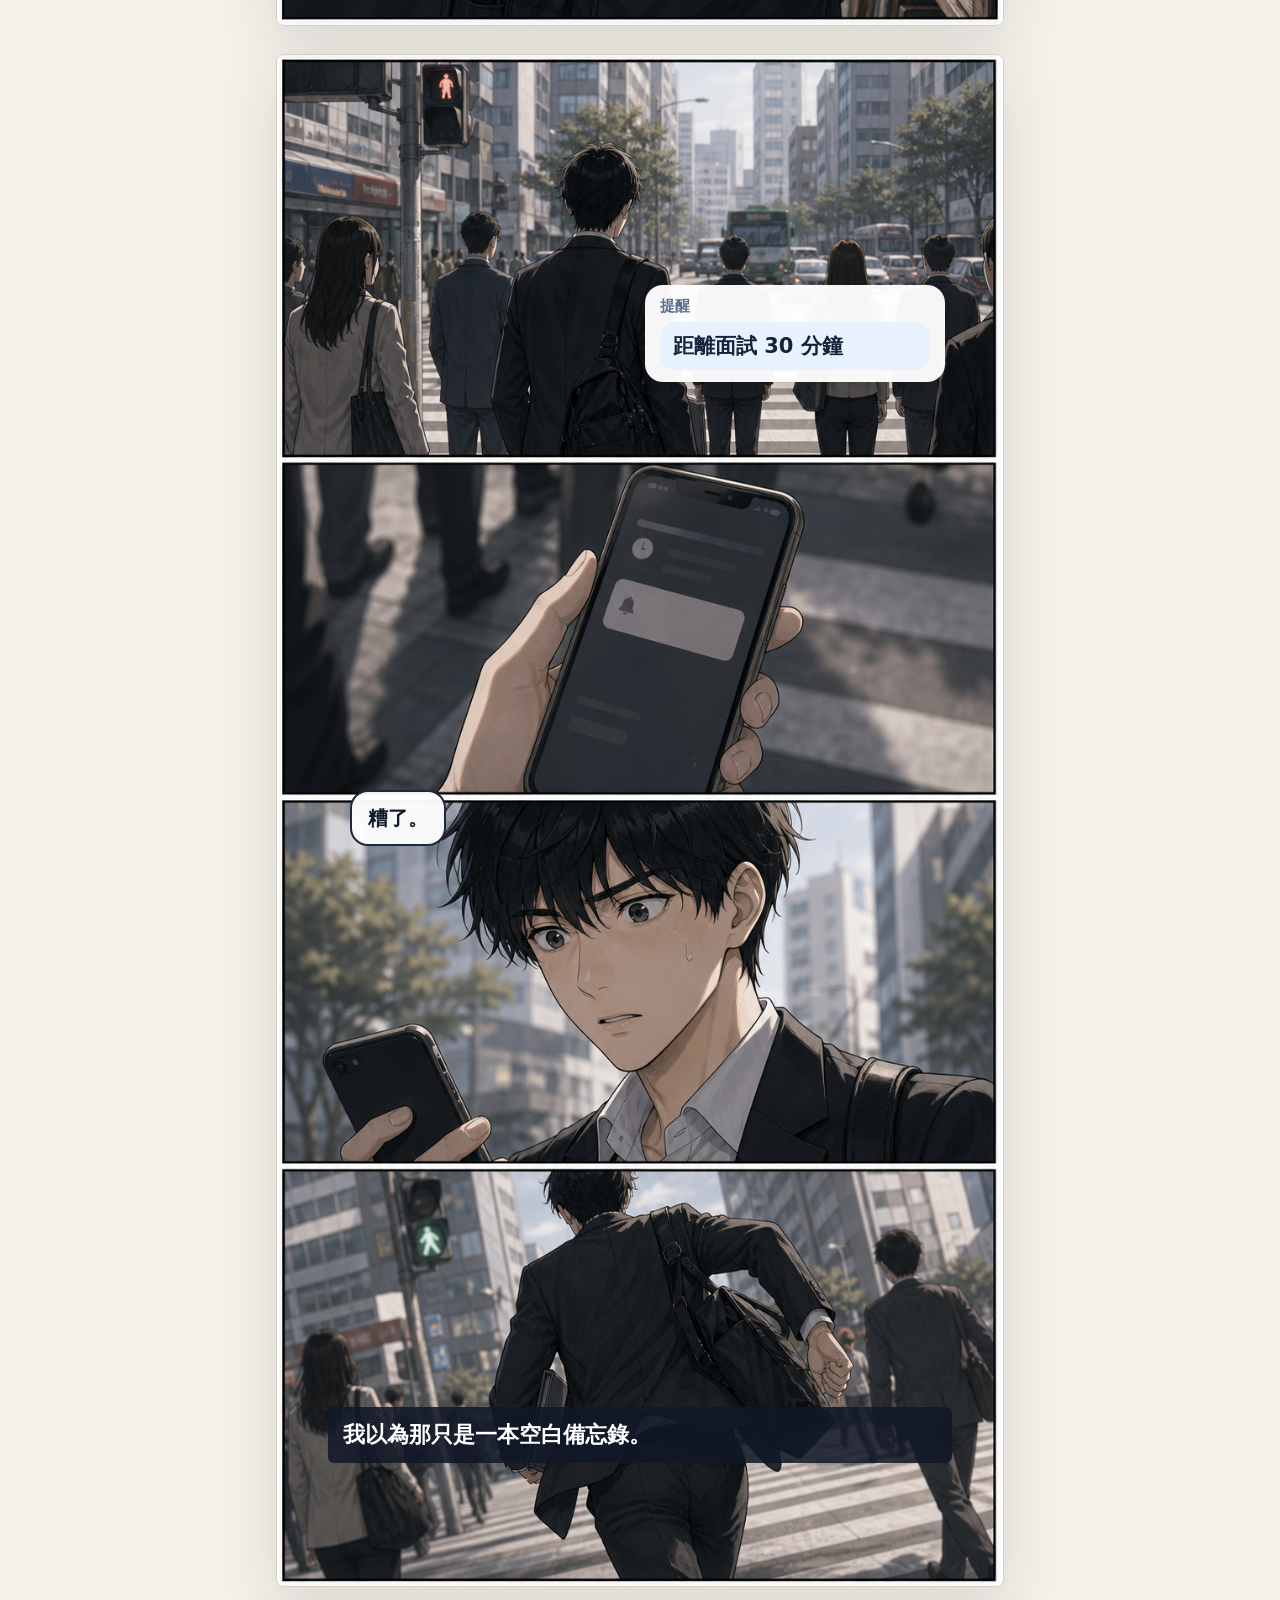
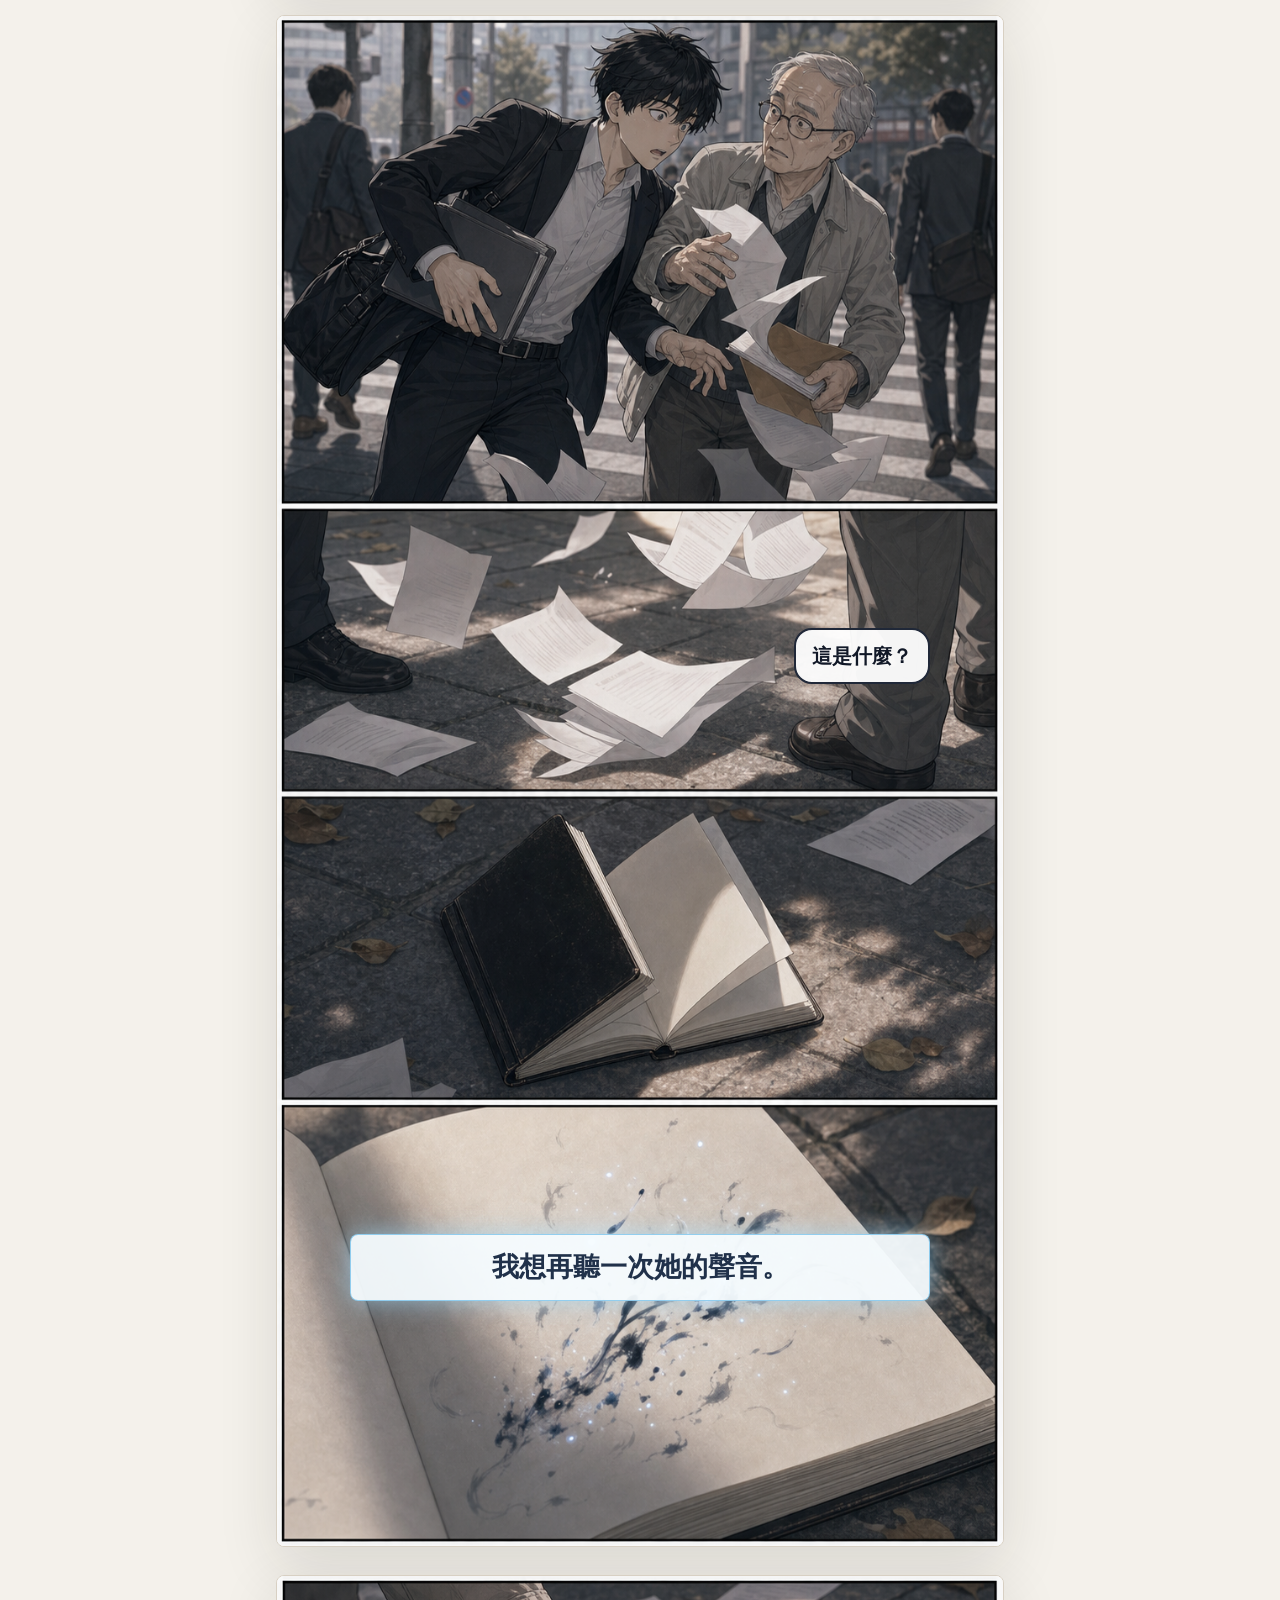
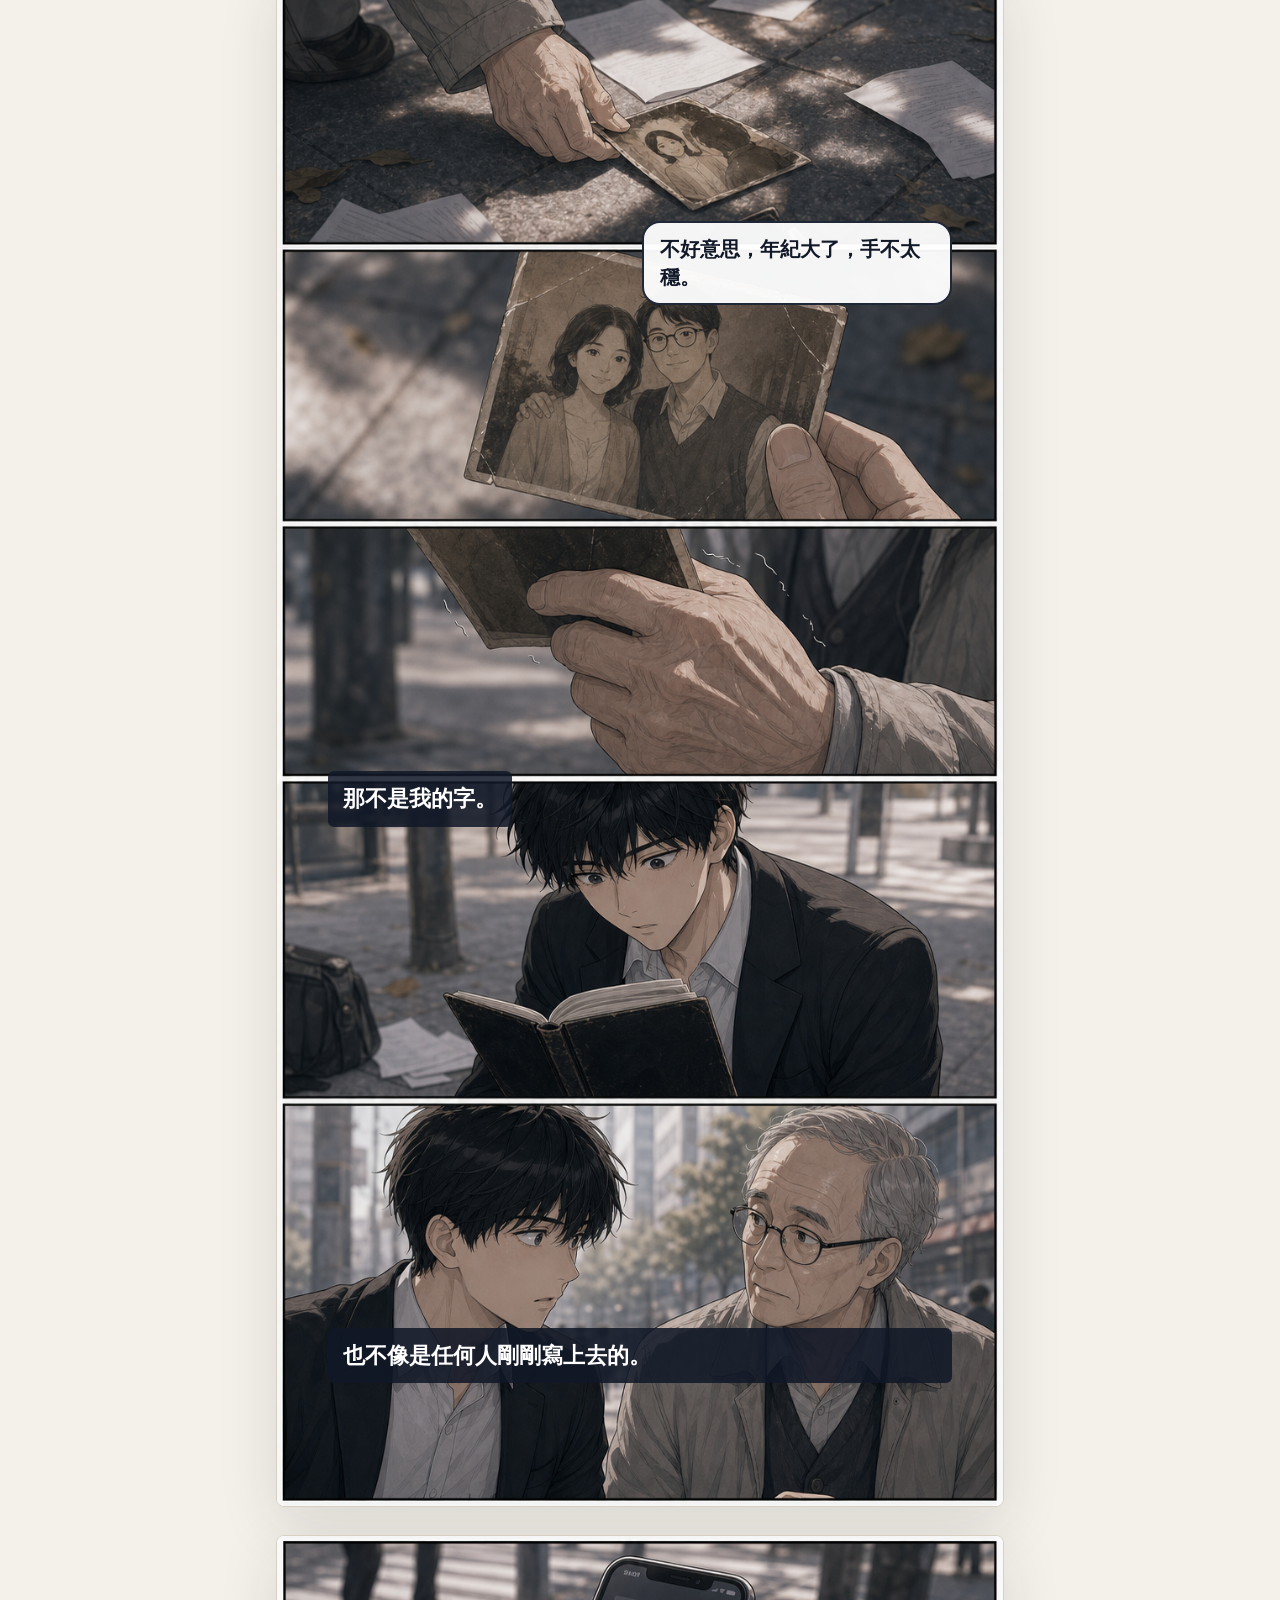
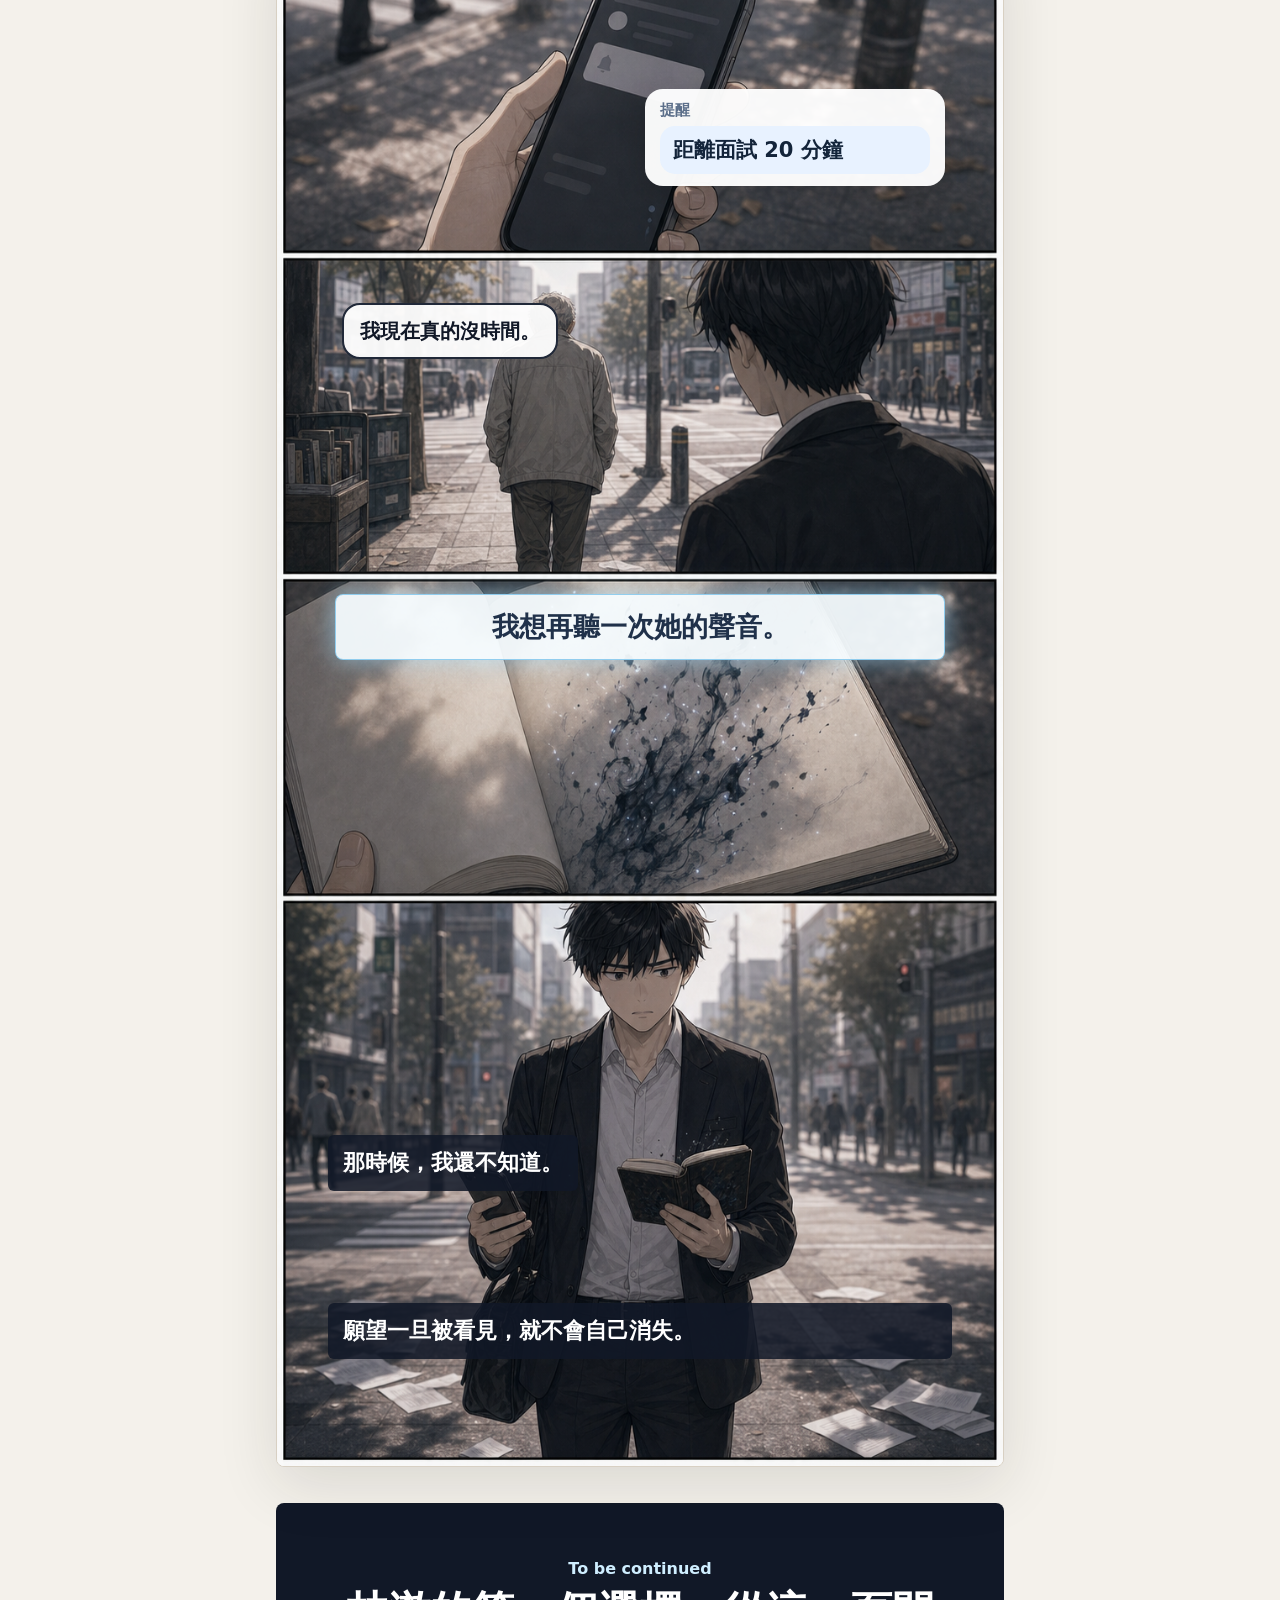
==== commit 16ce6b1c: "Restore overlay comic reader layout" ====
--- a/index.html
+++ b/index.html
@@ -3,216 +3,114 @@
 <head>
   <meta charset="utf-8">
   <meta name="viewport" content="width=device-width, initial-scale=1">
-  <title>願望備忘錄｜第 1 話試讀</title>
-  <style>
-    * { box-sizing: border-box; }
-    body {
-      margin: 0;
-      background: #f4f1eb;
-      color: #182033;
-      font-family: "Microsoft JhengHei", "Noto Sans TC", Arial, sans-serif;
-      line-height: 1.7;
-    }
-    header, main, footer {
-      width: min(860px, 100%);
-      margin: 0 auto;
-      padding: 20px;
-    }
-    header {
-      padding-top: 36px;
-      text-align: center;
-    }
-    .title-card, footer {
-      background: #111827;
-      color: white;
-      border-radius: 10px;
-      padding: 34px 22px;
-      margin-bottom: 24px;
-      text-align: center;
-    }
-    h1 {
-      font-size: clamp(34px, 8vw, 64px);
-      line-height: 1.12;
-      margin: 0 0 12px;
-    }
-    h2 {
-      font-size: clamp(24px, 5vw, 38px);
-      line-height: 1.2;
-      margin: 0 0 10px;
-    }
-    .subtitle {
-      color: rgba(255,255,255,.75);
-      font-weight: 700;
-      margin: 0;
-    }
-    .page {
-      background: #fffdf8;
-      border: 1px solid #d8d0c3;
-      border-radius: 10px;
-      box-shadow: 0 14px 42px rgba(36, 31, 25, .14);
-      margin: 0 0 28px;
-      overflow: hidden;
-    }
-    .page img {
-      display: block;
-      width: 100%;
-      height: auto;
-      background: #e8e2d8;
-    }
-    .text {
-      padding: 18px 20px 22px;
-    }
-    .label {
-      color: #6c7280;
-      font-size: 13px;
-      font-weight: 900;
-      letter-spacing: 0;
-      margin: 0 0 8px;
-      text-transform: uppercase;
-    }
-    .dialogue, .caption, .prop {
-      border-radius: 8px;
-      font-size: clamp(17px, 3vw, 22px);
-      font-weight: 800;
-      margin: 10px 0;
-      padding: 12px 14px;
-    }
-    .dialogue {
-      background: white;
-      border: 2px solid #202838;
-    }
-    .caption {
-      background: #111827;
-      color: white;
-    }
-    .prop {
-      background: #fff2a8;
-      color: #3f3412;
-    }
-    .wish {
-      background: #f6fcff;
-      border: 1px solid #7ac3eb;
-      box-shadow: 0 0 22px rgba(161, 221, 255, .55);
-      color: #20314a;
-      text-align: center;
-    }
-    footer h2 { color: white; }
-  </style>
+  <title>願望備忘錄｜第 1 話試讀完成品</title>
+  <link rel="stylesheet" href="./episode-01-reader.css">
 </head>
 <body>
-  <header>
-    <section class="title-card">
-      <p class="label">Episode 01</p>
-      <h1>願望備忘錄</h1>
-      <h2>第 1 話：備忘錄上的陌生願望</h2>
-      <p class="subtitle">10 頁試讀完成品 V1</p>
-    </section>
+  <header class="reader-header">
+    <div>
+      <p>願望備忘錄</p>
+      <h1>第 1 話：備忘錄上的陌生願望</h1>
+    </div>
+    <a href="./storyboard-preview.html">企劃總覽</a>
   </header>
 
-  <main>
-    <article class="page">
-      <img src="./assets/page-01-visual-v1.png" alt="第 1 頁">
-      <div class="text">
-        <p class="label">Page 01</p>
-        <p class="prop">便利貼：10:00 面試、帶履歷</p>
-        <p class="caption">我不討厭忘記事情。</p>
-        <p class="caption">我只是害怕忘記之後，才發現那件事很重要。</p>
-      </div>
+  <main class="reader">
+    <section class="title-card">
+      <p>Episode 01</p>
+      <h2>備忘錄上的陌生願望</h2>
+      <span>10 頁試讀完成品 V1</span>
+    </section>
+
+    <article class="comic-page p1">
+      <img src="./assets/page-01-visual-v1.png" alt="Page 1">
+      <div class="note n1">10:00 面試</div>
+      <div class="note n2">帶履歷</div>
+      <div class="caption c1">我不討厭忘記事情。</div>
+      <div class="caption c2">我只是害怕忘記之後，才發現那件事很重要。</div>
     </article>
 
-    <article class="page">
-      <img src="./assets/page-02-visual-v1.png" alt="第 2 頁">
-      <div class="text">
-        <p class="label">Page 02</p>
-        <p class="prop">手機清單：履歷、證件、作品集</p>
-        <p class="dialogue">林澈：履歷、證件、作品集、悠遊卡。</p>
-        <p class="dialogue">林澈：不要忘，拜託不要忘。</p>
+    <article class="comic-page p2">
+      <img src="./assets/page-02-visual-v1.png" alt="Page 2">
+      <div class="phone-list">
+        <b>面試清單</b>
+        <span>履歷</span>
+        <span>證件</span>
+        <span>作品集</span>
       </div>
+      <div class="bubble b1">履歷、證件、作品集、悠遊卡。</div>
+      <div class="bubble b2">不要忘，拜託不要忘。</div>
     </article>
 
-    <article class="page">
-      <img src="./assets/page-03-visual-v1.png" alt="第 3 頁">
-      <div class="text">
-        <p class="label">Page 03</p>
-        <p class="prop">若音：今天面試加油。</p>
-        <p class="caption">有些人不用備忘錄提醒，也會記得你。</p>
+    <article class="comic-page p3">
+      <img src="./assets/page-03-visual-v1.png" alt="Page 3">
+      <div class="message-thread">
+        <div class="message-name">若音</div>
+        <div class="message-bubble">今天面試加油。</div>
+        <div class="message-time">08:12</div>
       </div>
+      <div class="caption c3">有些人不用備忘錄提醒，也會記得你。</div>
     </article>
 
-    <article class="page">
-      <img src="./assets/page-04-visual-v1.png" alt="第 4 頁">
-      <div class="text">
-        <p class="label">Page 04</p>
-        <p class="caption">如果我那天沒有停下來。</p>
-        <p class="prop">舊書箱：自由取用</p>
-        <p class="caption">後來的事，也許都不會發生。</p>
-      </div>
+    <article class="comic-page p4">
+      <img src="./assets/page-04-visual-v1.png" alt="Page 4">
+      <div class="caption c4">如果我那天沒有停下來。</div>
+      <div class="sign s1">自由取用</div>
+      <div class="caption c5">後來的事，也許都不會發生。</div>
     </article>
 
-    <article class="page">
-      <img src="./assets/page-05-visual-v1.png" alt="第 5 頁">
-      <div class="text">
-        <p class="label">Page 05</p>
-        <p class="prop">時間：09:21</p>
-        <p class="dialogue">林澈：現在不是看書的時候吧。</p>
-        <p class="caption">可是那一頁，乾淨得像在等誰寫下什麼。</p>
-      </div>
+    <article class="comic-page p5">
+      <img src="./assets/page-05-visual-v1.png" alt="Page 5">
+      <div class="time-chip t1">09:21</div>
+      <div class="bubble b3">現在不是看書的時候吧。</div>
+      <div class="caption c6">可是那一頁，乾淨得像在等誰寫下什麼。</div>
     </article>
 
-    <article class="page">
-      <img src="./assets/page-06-visual-v1.png" alt="第 6 頁">
-      <div class="text">
-        <p class="label">Page 06</p>
-        <p class="dialogue">林澈：反正只是空本子。</p>
-        <p class="dialogue">林澈：拿來記面試問題也好。</p>
-      </div>
+    <article class="comic-page p6">
+      <img src="./assets/page-06-visual-v1.png" alt="Page 6">
+      <div class="bubble b4">反正只是空本子。</div>
+      <div class="bubble b5">拿來記面試問題也好。</div>
     </article>
 
-    <article class="page">
-      <img src="./assets/page-07-visual-v1.png" alt="第 7 頁">
-      <div class="text">
-        <p class="label">Page 07</p>
-        <p class="prop">提醒：距離面試 30 分鐘</p>
-        <p class="dialogue">林澈：糟了。</p>
-        <p class="caption">我以為那只是一本空白備忘錄。</p>
+    <article class="comic-page p7">
+      <img src="./assets/page-07-visual-v1.png" alt="Page 7">
+      <div class="phone-alert">
+        <b>提醒</b>
+        <span>距離面試 30 分鐘</span>
       </div>
+      <div class="bubble b6">糟了。</div>
+      <div class="caption c7">我以為那只是一本空白備忘錄。</div>
     </article>
 
-    <article class="page">
-      <img src="./assets/page-08-visual-v1.png" alt="第 8 頁">
-      <div class="text">
-        <p class="label">Page 08</p>
-        <p class="prop wish">我想再聽一次她的聲音。</p>
-        <p class="dialogue">林澈：這是什麼？</p>
-      </div>
+    <article class="comic-page p8">
+      <img src="./assets/page-08-visual-v1.png" alt="Page 8">
+      <div class="wish-text">我想再聽一次她的聲音。</div>
+      <div class="bubble b7">這是什麼？</div>
     </article>
 
-    <article class="page">
-      <img src="./assets/page-09-visual-v1.png" alt="第 9 頁">
-      <div class="text">
-        <p class="label">Page 09</p>
-        <p class="dialogue">老先生：不好意思，年紀大了，手不太穩。</p>
-        <p class="caption">那不是我的字。</p>
-        <p class="caption">也不像是任何人剛剛寫上去的。</p>
-      </div>
+    <article class="comic-page p9">
+      <img src="./assets/page-09-visual-v1.png" alt="Page 9">
+      <div class="bubble b8">不好意思，年紀大了，手不太穩。</div>
+      <div class="caption c8">那不是我的字。</div>
+      <div class="caption c9">也不像是任何人剛剛寫上去的。</div>
     </article>
 
-    <article class="page">
-      <img src="./assets/page-10-visual-v1.png" alt="第 10 頁">
-      <div class="text">
-        <p class="label">Page 10</p>
-        <p class="prop">提醒：距離面試 20 分鐘</p>
-        <p class="prop wish">我想再聽一次她的聲音。</p>
-        <p class="dialogue">林澈：我現在真的沒時間。</p>
-        <p class="caption">那時候，我還不知道。</p>
-        <p class="caption">願望一旦被看見，就不會自己消失。</p>
+    <article class="comic-page p10">
+      <img src="./assets/page-10-visual-v1.png" alt="Page 10">
+      <div class="phone-alert p10-alert">
+        <b>提醒</b>
+        <span>距離面試 20 分鐘</span>
       </div>
+      <div class="wish-text w2">我想再聽一次她的聲音。</div>
+      <div class="bubble b9">我現在真的沒時間。</div>
+      <div class="caption c10">那時候，我還不知道。</div>
+      <div class="caption c11">願望一旦被看見，就不會自己消失。</div>
     </article>
+
+    <section class="end-card">
+      <p>To be continued</p>
+      <h2>林澈的第一個選擇，從這一頁開始。</h2>
+    </section>
   </main>
-
-  <footer>
-    <p class="label">To be continued</p>
-    <h2>林澈的第一個選擇，從這一頁開始。</h2>
-  </footer>
 </body>
 </html>
--- a/episode-01-reader.css
+++ b/episode-01-reader.css
@@ -0,0 +1,293 @@
+:root {
+  --ink: #182033;
+  --muted: #6c7280;
+  --paper: #f4f1eb;
+  --panel: #fffdf8;
+  --line: #d8d0c3;
+  --night: #111827;
+  --glow: #cfeeff;
+  --note: #fff2a8;
+}
+
+* {
+  box-sizing: border-box;
+}
+
+body {
+  background: var(--paper);
+  color: var(--ink);
+  font-family: "Microsoft JhengHei", "Noto Sans TC", system-ui, sans-serif;
+  margin: 0;
+}
+
+a {
+  color: inherit;
+  text-decoration: none;
+}
+
+.reader-header {
+  align-items: center;
+  background: rgba(244, 241, 235, 0.96);
+  border-bottom: 1px solid var(--line);
+  display: flex;
+  gap: 18px;
+  justify-content: space-between;
+  padding: 14px clamp(18px, 4vw, 48px);
+  position: sticky;
+  top: 0;
+  z-index: 5;
+}
+
+.reader-header p {
+  color: var(--muted);
+  font-size: 13px;
+  font-weight: 900;
+  margin: 0 0 4px;
+}
+
+.reader-header h1 {
+  font-size: clamp(18px, 3vw, 25px);
+  line-height: 1.2;
+  margin: 0;
+}
+
+.reader-header a {
+  border: 1px solid var(--line);
+  border-radius: 8px;
+  font-weight: 900;
+  padding: 9px 13px;
+  white-space: nowrap;
+}
+
+.reader {
+  margin: 0 auto;
+  max-width: 760px;
+  padding: 28px 16px 80px;
+}
+
+.title-card,
+.end-card {
+  background: var(--night);
+  border-radius: 8px;
+  color: white;
+  margin: 0 0 24px;
+  padding: clamp(30px, 6vw, 56px);
+  text-align: center;
+}
+
+.title-card p,
+.end-card p {
+  color: var(--glow);
+  font-weight: 900;
+  margin: 0 0 10px;
+}
+
+.title-card h2,
+.end-card h2 {
+  font-size: clamp(32px, 7vw, 56px);
+  line-height: 1.12;
+  margin: 0 0 14px;
+}
+
+.title-card span {
+  color: rgba(255, 255, 255, 0.72);
+  font-weight: 800;
+}
+
+.comic-page {
+  background: var(--panel);
+  border: 1px solid var(--line);
+  border-radius: 8px;
+  box-shadow: 0 18px 60px rgba(36, 31, 25, 0.12);
+  margin: 0 0 28px;
+  overflow: hidden;
+  position: relative;
+}
+
+.comic-page img {
+  display: block;
+  width: 100%;
+}
+
+.caption,
+.bubble,
+.message-thread,
+.note,
+.phone-list,
+.phone-alert,
+.wish-text,
+.sign,
+.time-chip {
+  position: absolute;
+  z-index: 2;
+}
+
+.caption {
+  background: rgba(17, 24, 39, 0.86);
+  border-radius: 6px;
+  color: white;
+  font-size: clamp(16px, 2.4vw, 22px);
+  font-weight: 800;
+  line-height: 1.45;
+  padding: 12px 15px;
+}
+
+.bubble {
+  background: rgba(255, 255, 255, 0.95);
+  border: 2px solid #202838;
+  border-radius: 18px;
+  color: #111827;
+  font-size: clamp(15px, 2.1vw, 20px);
+  font-weight: 900;
+  line-height: 1.4;
+  max-width: 270px;
+  padding: 12px 16px;
+}
+
+.note,
+.sign {
+  background: rgba(255, 246, 166, 0.95);
+  box-shadow: 0 7px 18px rgba(0, 0, 0, 0.18);
+  color: #3f3412;
+  font-size: clamp(13px, 2vw, 18px);
+  font-weight: 900;
+  padding: 9px 12px;
+  transform: rotate(-3deg);
+}
+
+.message-thread,
+.phone-list,
+.phone-alert {
+  background: rgba(255, 255, 255, 0.96);
+  border-radius: 18px;
+  box-shadow: 0 10px 30px rgba(0, 0, 0, 0.18);
+  color: #1d3557;
+  padding: 12px 15px;
+}
+
+.message-name,
+.phone-list b,
+.phone-alert b {
+  color: #5c6f8a;
+  display: block;
+  font-size: clamp(12px, 1.7vw, 15px);
+  font-weight: 900;
+  margin-bottom: 6px;
+}
+
+.message-bubble,
+.phone-alert span {
+  background: #e8f2ff;
+  border-radius: 15px;
+  color: #13243a;
+  display: block;
+  font-size: clamp(16px, 2.4vw, 21px);
+  font-weight: 900;
+  line-height: 1.35;
+  padding: 10px 13px;
+}
+
+.message-time {
+  color: #7c8798;
+  font-size: clamp(11px, 1.5vw, 13px);
+  font-weight: 800;
+  margin-top: 5px;
+  text-align: right;
+}
+
+.phone-list span {
+  border-top: 1px solid #e3e8ef;
+  display: block;
+  font-size: clamp(13px, 1.9vw, 17px);
+  font-weight: 800;
+  padding: 5px 0;
+}
+
+.wish-text {
+  background: rgba(246, 252, 255, 0.94);
+  border: 1px solid rgba(122, 195, 235, 0.8);
+  border-radius: 8px;
+  box-shadow: 0 0 26px rgba(161, 221, 255, 0.65);
+  color: #20314a;
+  font-size: clamp(18px, 3vw, 27px);
+  font-weight: 900;
+  line-height: 1.35;
+  padding: 14px 18px;
+}
+
+.time-chip {
+  background: rgba(17, 24, 39, 0.86);
+  border-radius: 999px;
+  color: white;
+  font-size: clamp(13px, 2vw, 17px);
+  font-weight: 900;
+  padding: 8px 12px;
+}
+
+.p1 .n1 { right: 12%; top: 11%; }
+.p1 .n2 { right: 28%; top: 24%; transform: rotate(4deg); }
+.p1 .c1 { left: 8%; top: 9%; }
+.p1 .c2 { bottom: 8%; left: 7%; right: 7%; }
+
+.p2 .phone-list { left: 8%; top: 34%; width: min(230px, 42%); }
+.p2 .b1 { right: 9%; top: 12%; }
+.p2 .b2 { bottom: 12%; left: 9%; }
+
+.p3 .message-thread { left: 11%; top: 36%; width: min(330px, 70%); }
+.p3 .c3 { bottom: 8%; left: 7%; right: 7%; }
+
+.p4 .c4 { left: 8%; top: 8%; }
+.p4 .s1 { right: 12%; top: 42%; transform: rotate(2deg); }
+.p4 .c5 { bottom: 8%; left: 7%; right: 7%; }
+
+.p5 .t1 { right: 12%; top: 8%; }
+.p5 .b3 { left: 8%; top: 22%; }
+.p5 .c6 { bottom: 8%; left: 7%; right: 7%; }
+
+.p6 .b4 { right: 8%; top: 16%; }
+.p6 .b5 { bottom: 12%; left: 8%; }
+
+.p7 .phone-alert { right: 8%; top: 15%; width: min(300px, 70%); }
+.p7 .b6 { left: 10%; top: 48%; }
+.p7 .c7 { bottom: 8%; left: 7%; right: 7%; }
+
+.p8 .wish-text { bottom: 16%; left: 10%; right: 10%; text-align: center; }
+.p8 .b7 { right: 10%; top: 40%; }
+
+.p9 .b8 { right: 7%; top: 16%; max-width: 310px; }
+.p9 .c8 { left: 7%; top: 52%; }
+.p9 .c9 { bottom: 8%; left: 7%; right: 7%; }
+
+.p10 .p10-alert { right: 8%; top: 10%; width: min(300px, 70%); }
+.p10 .w2 { left: 8%; right: 8%; top: 43%; text-align: center; }
+.p10 .b9 { left: 9%; top: 24%; }
+.p10 .c10 { left: 7%; bottom: 18%; }
+.p10 .c11 { bottom: 7%; left: 7%; right: 7%; }
+
+.end-card {
+  margin-top: 36px;
+}
+
+.end-card h2 {
+  font-size: clamp(26px, 5vw, 42px);
+}
+
+@media (max-width: 640px) {
+  .reader-header {
+    align-items: flex-start;
+    flex-direction: column;
+  }
+
+  .reader {
+    padding-left: 10px;
+    padding-right: 10px;
+  }
+
+  .caption,
+  .bubble,
+  .message-thread,
+  .phone-list,
+  .phone-alert {
+    max-width: 86%;
+  }
+}
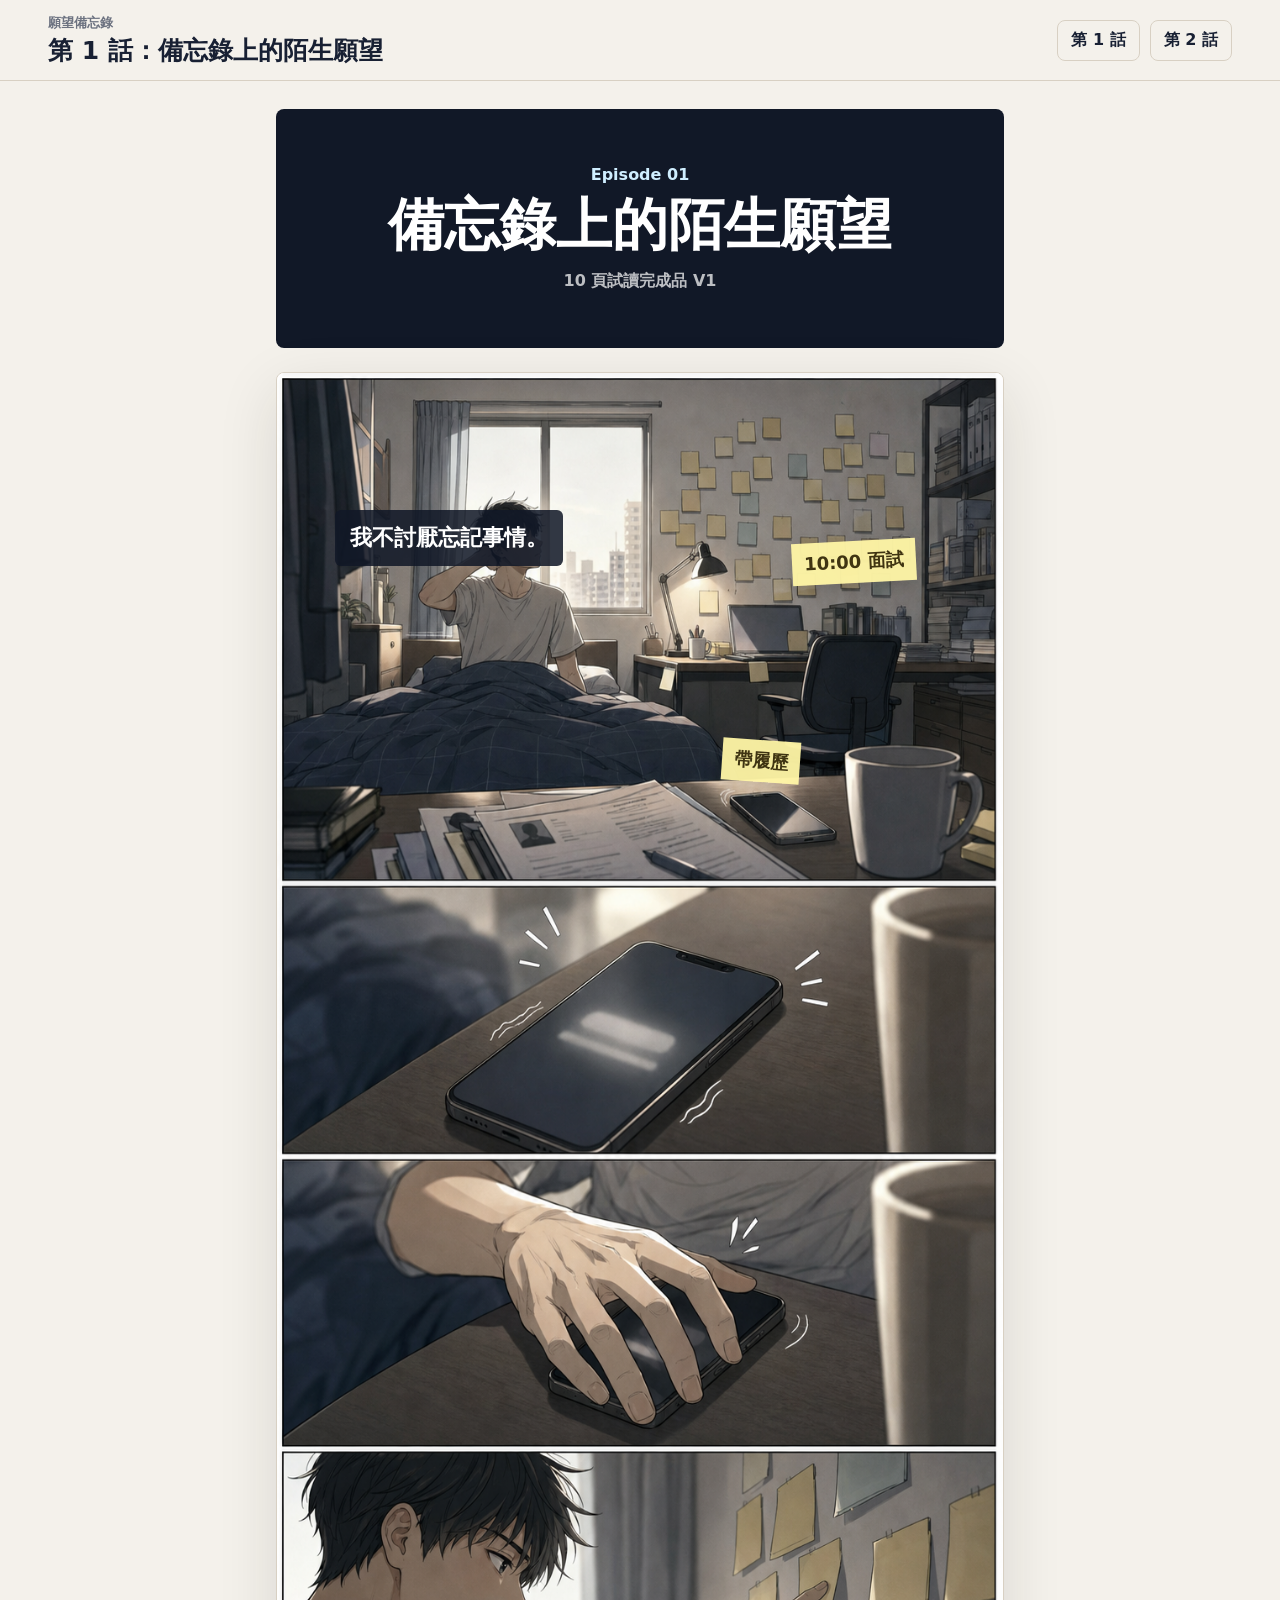
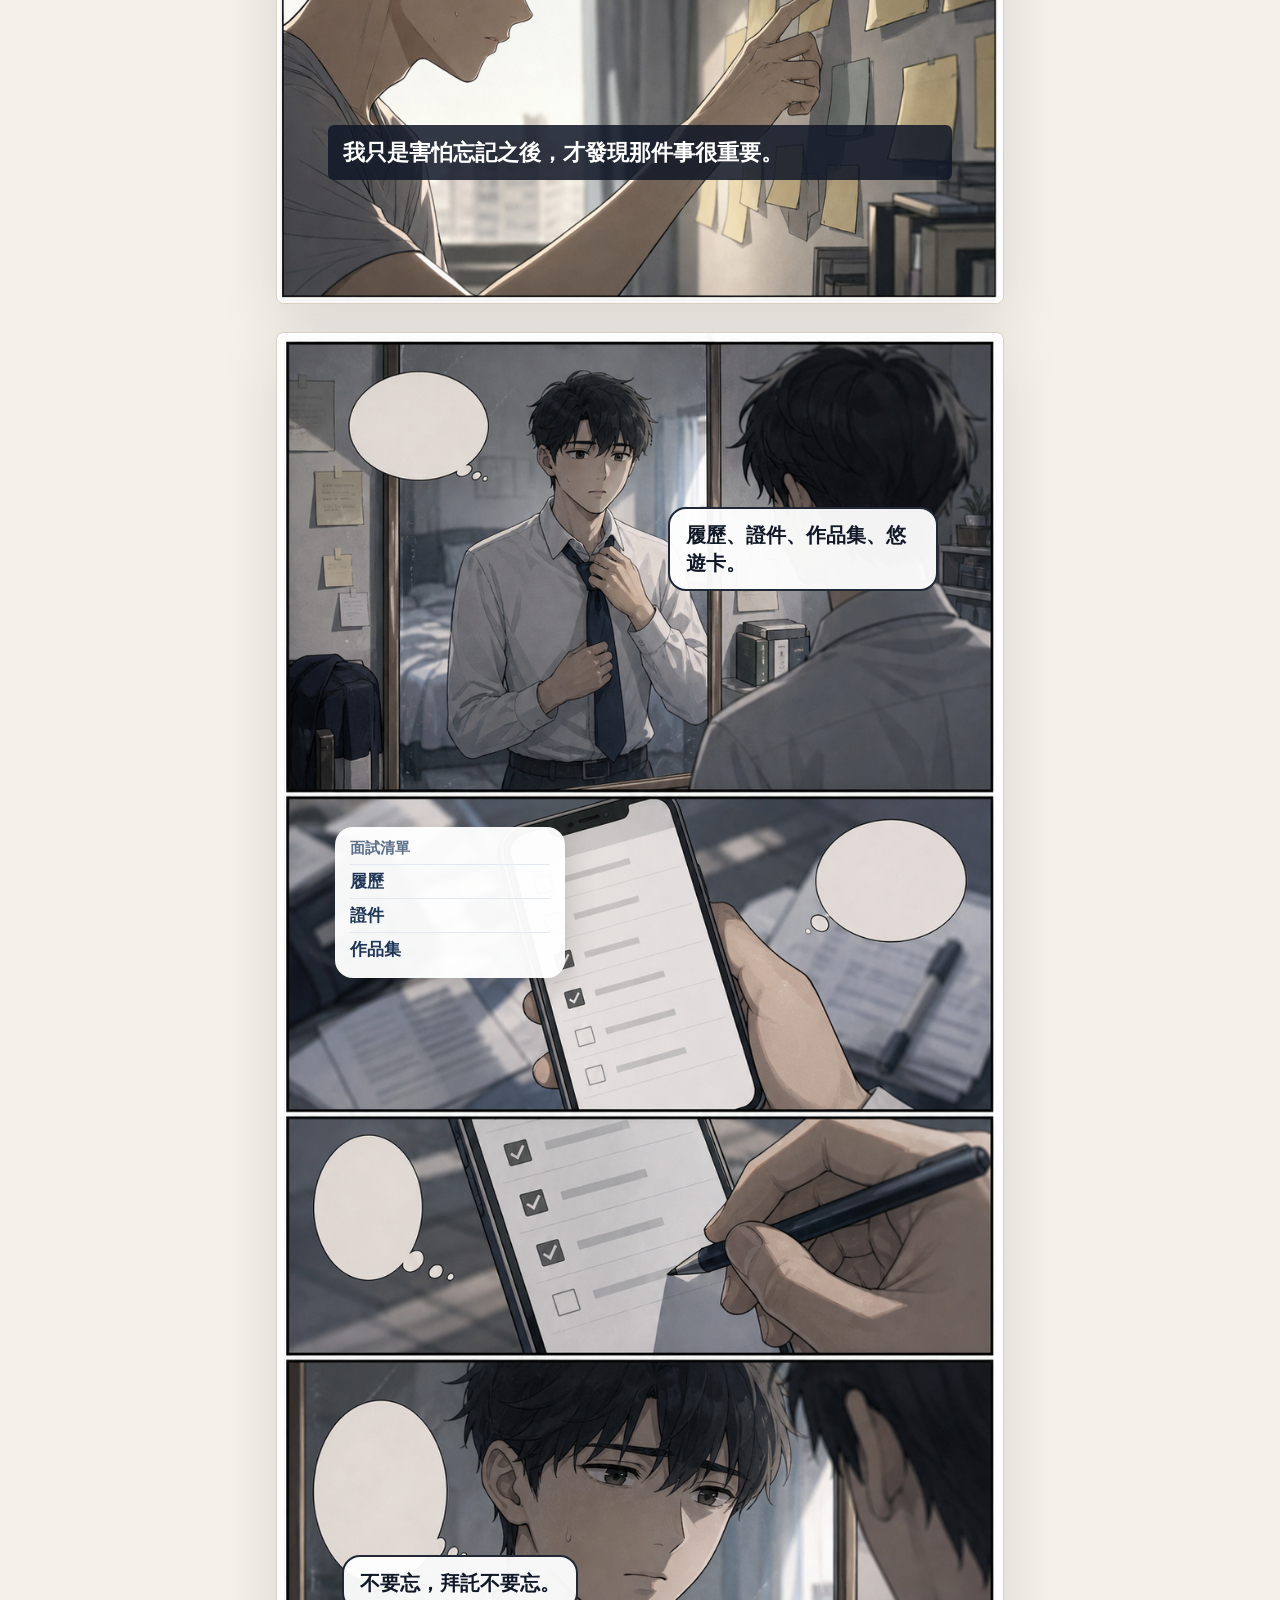
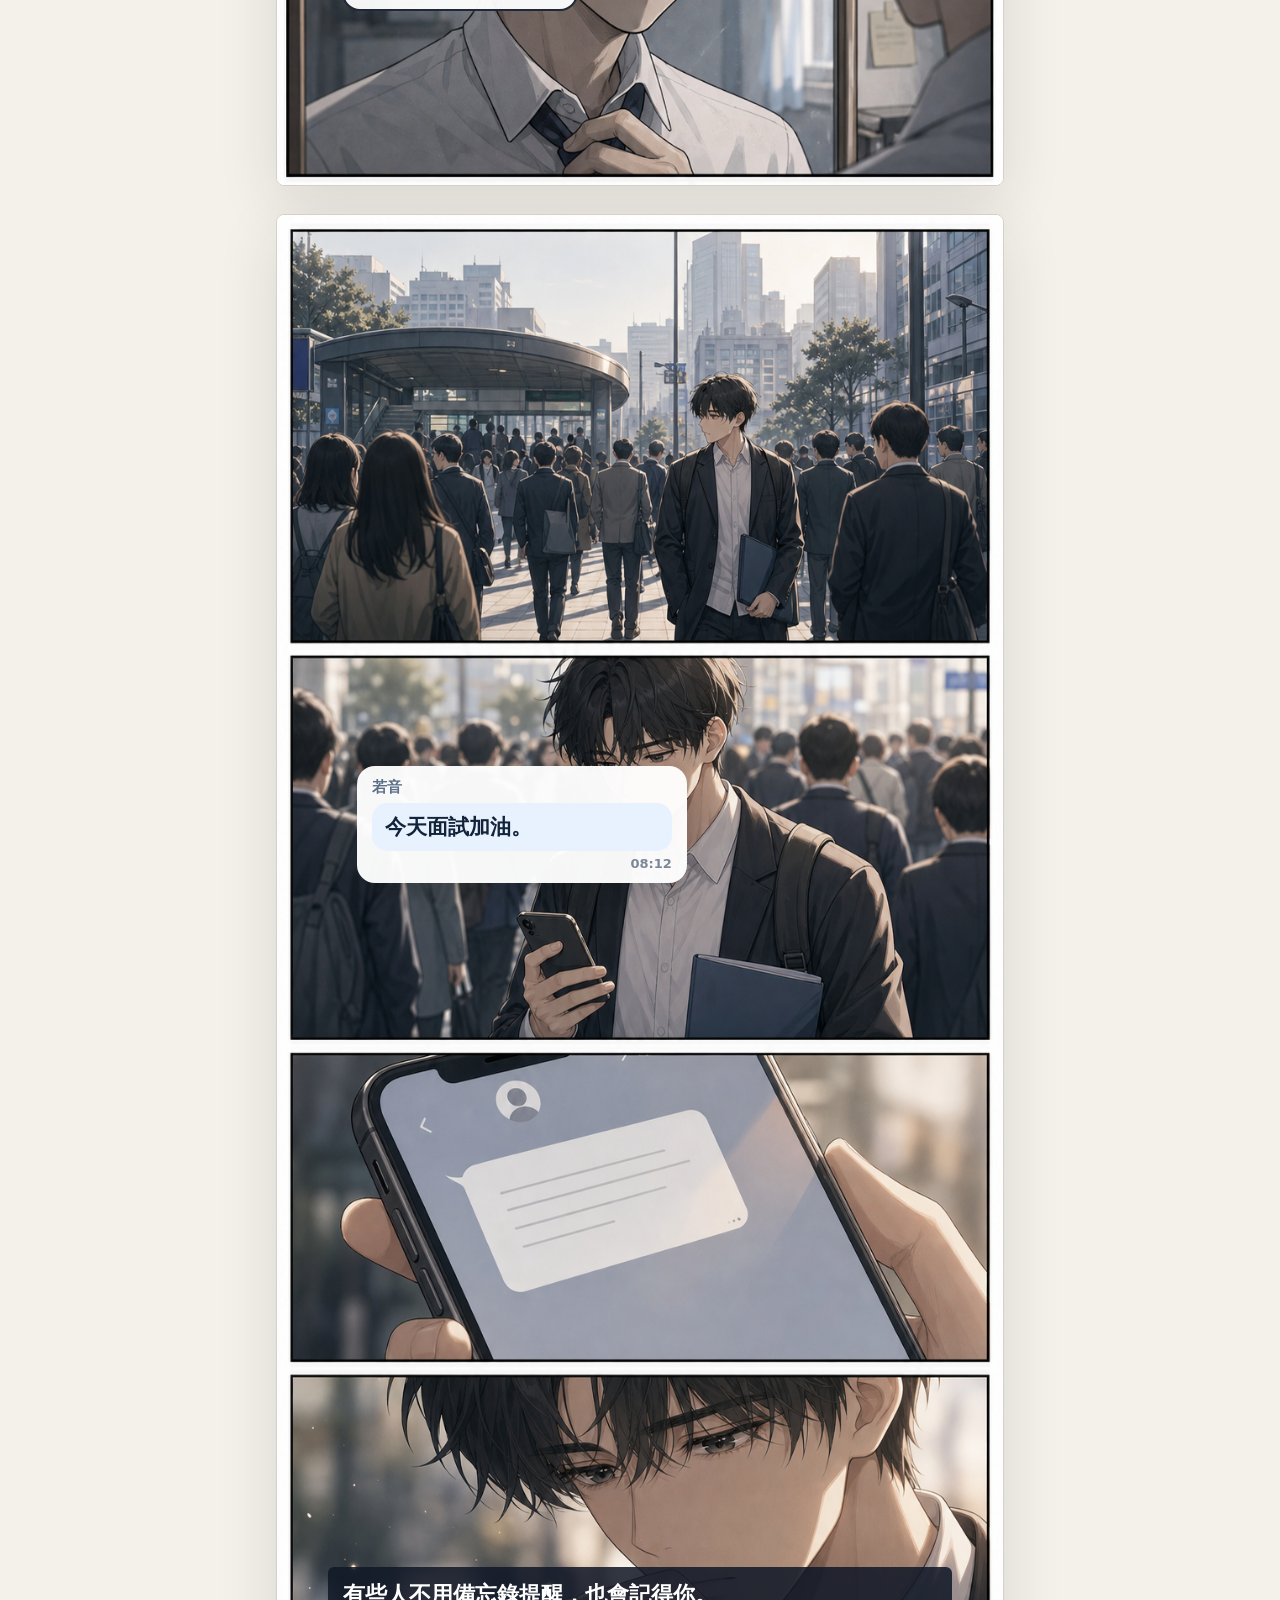
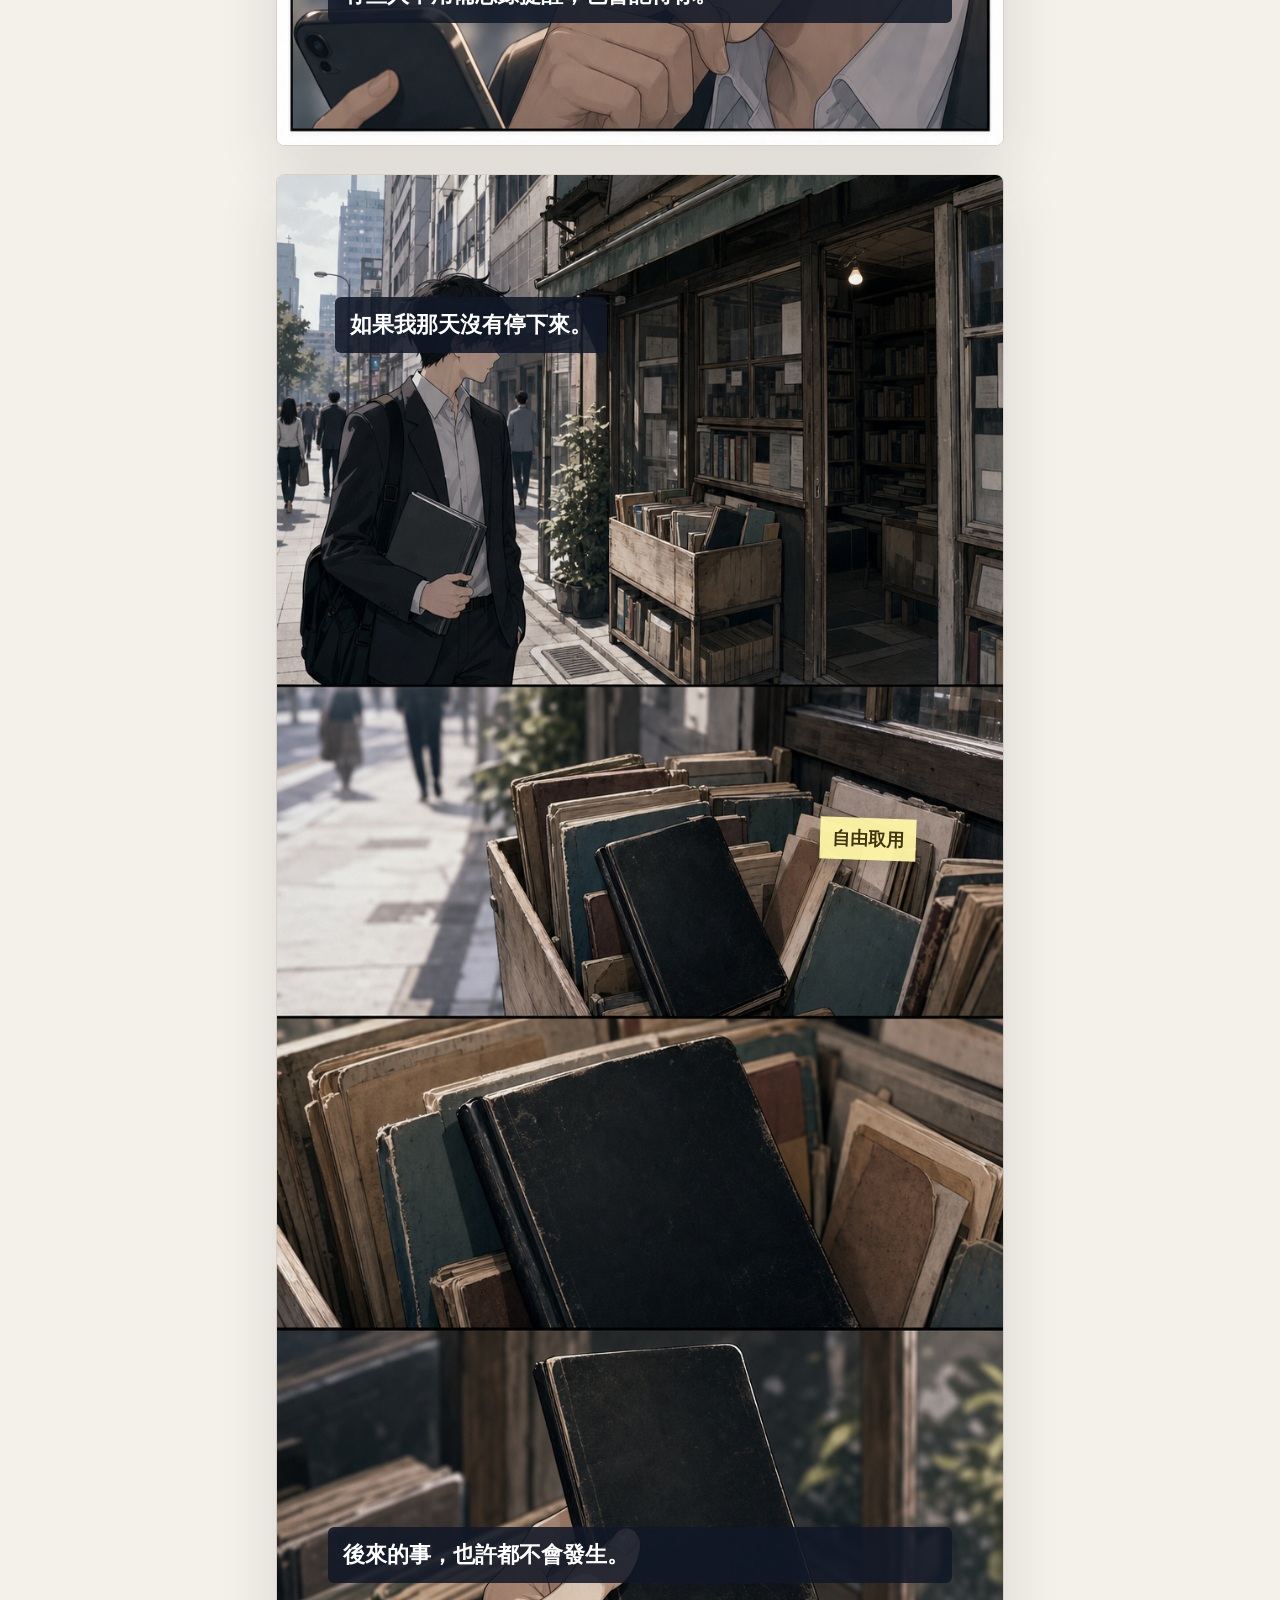
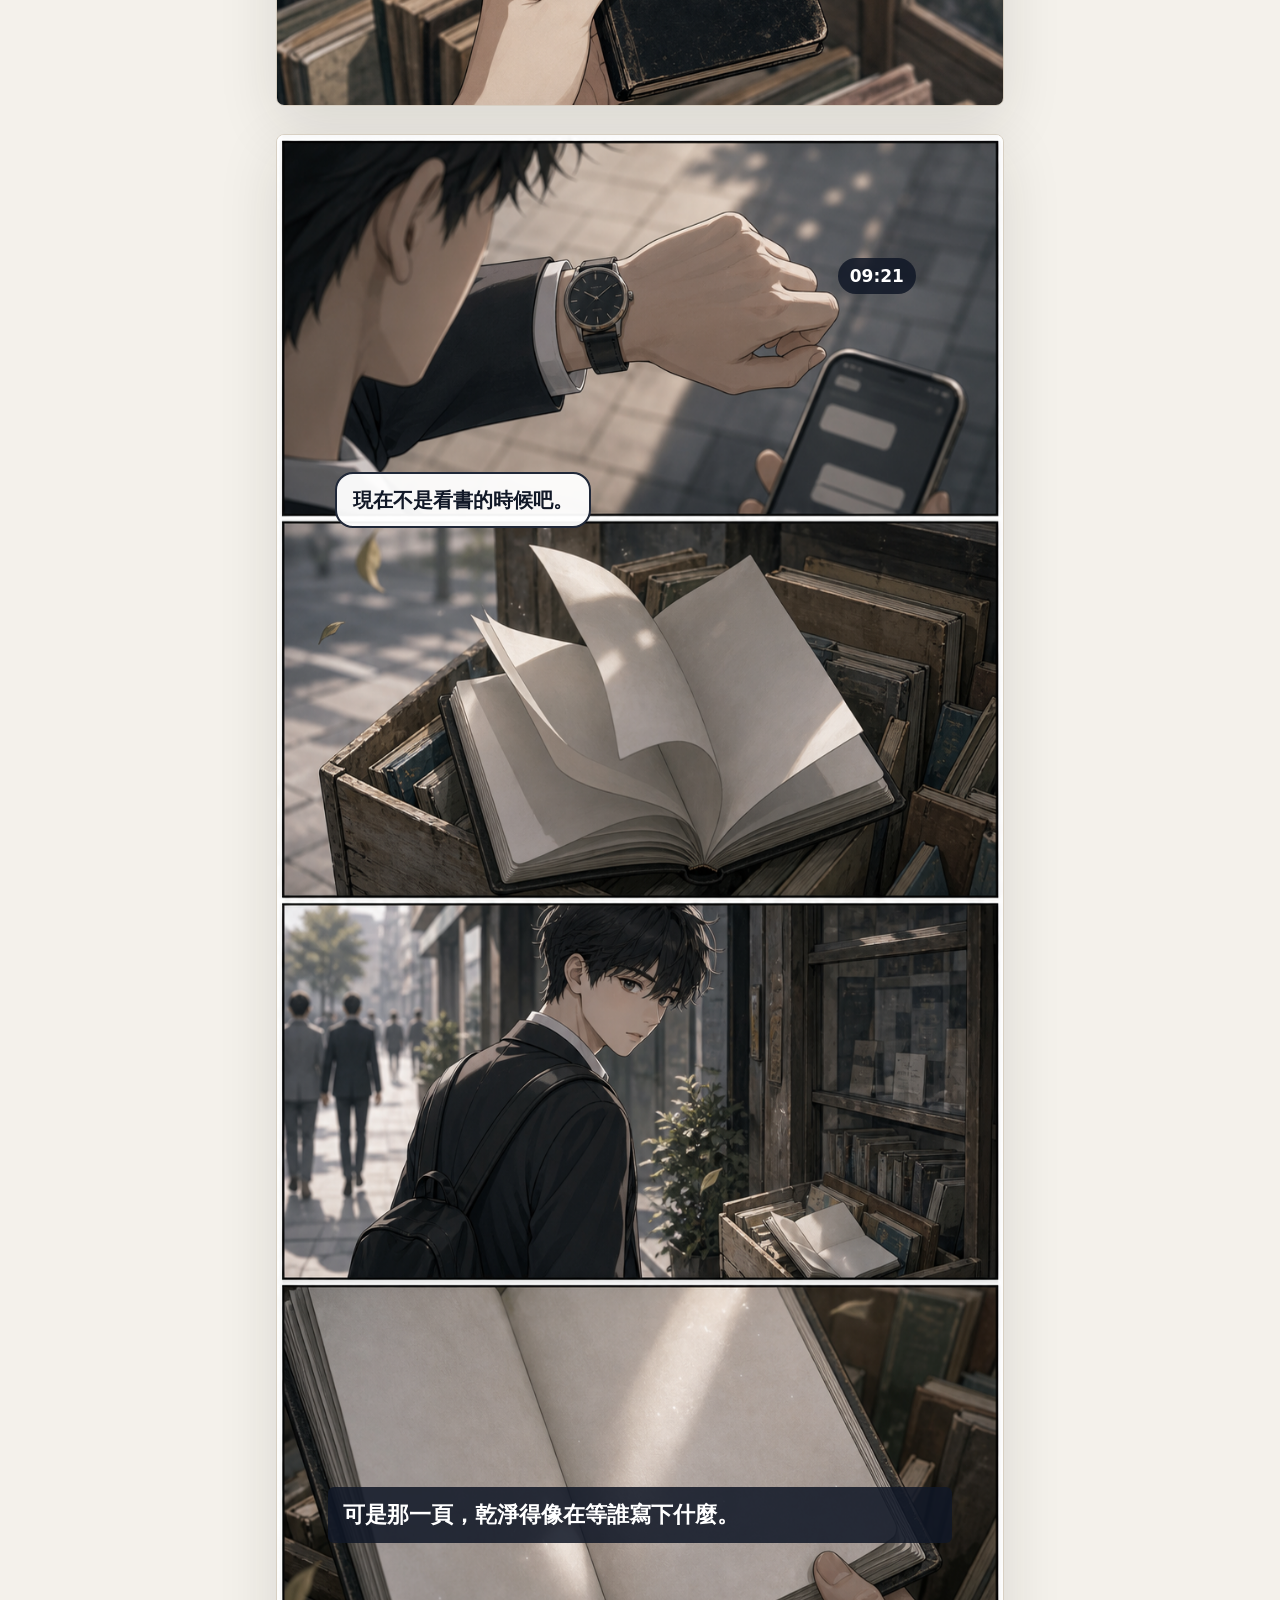
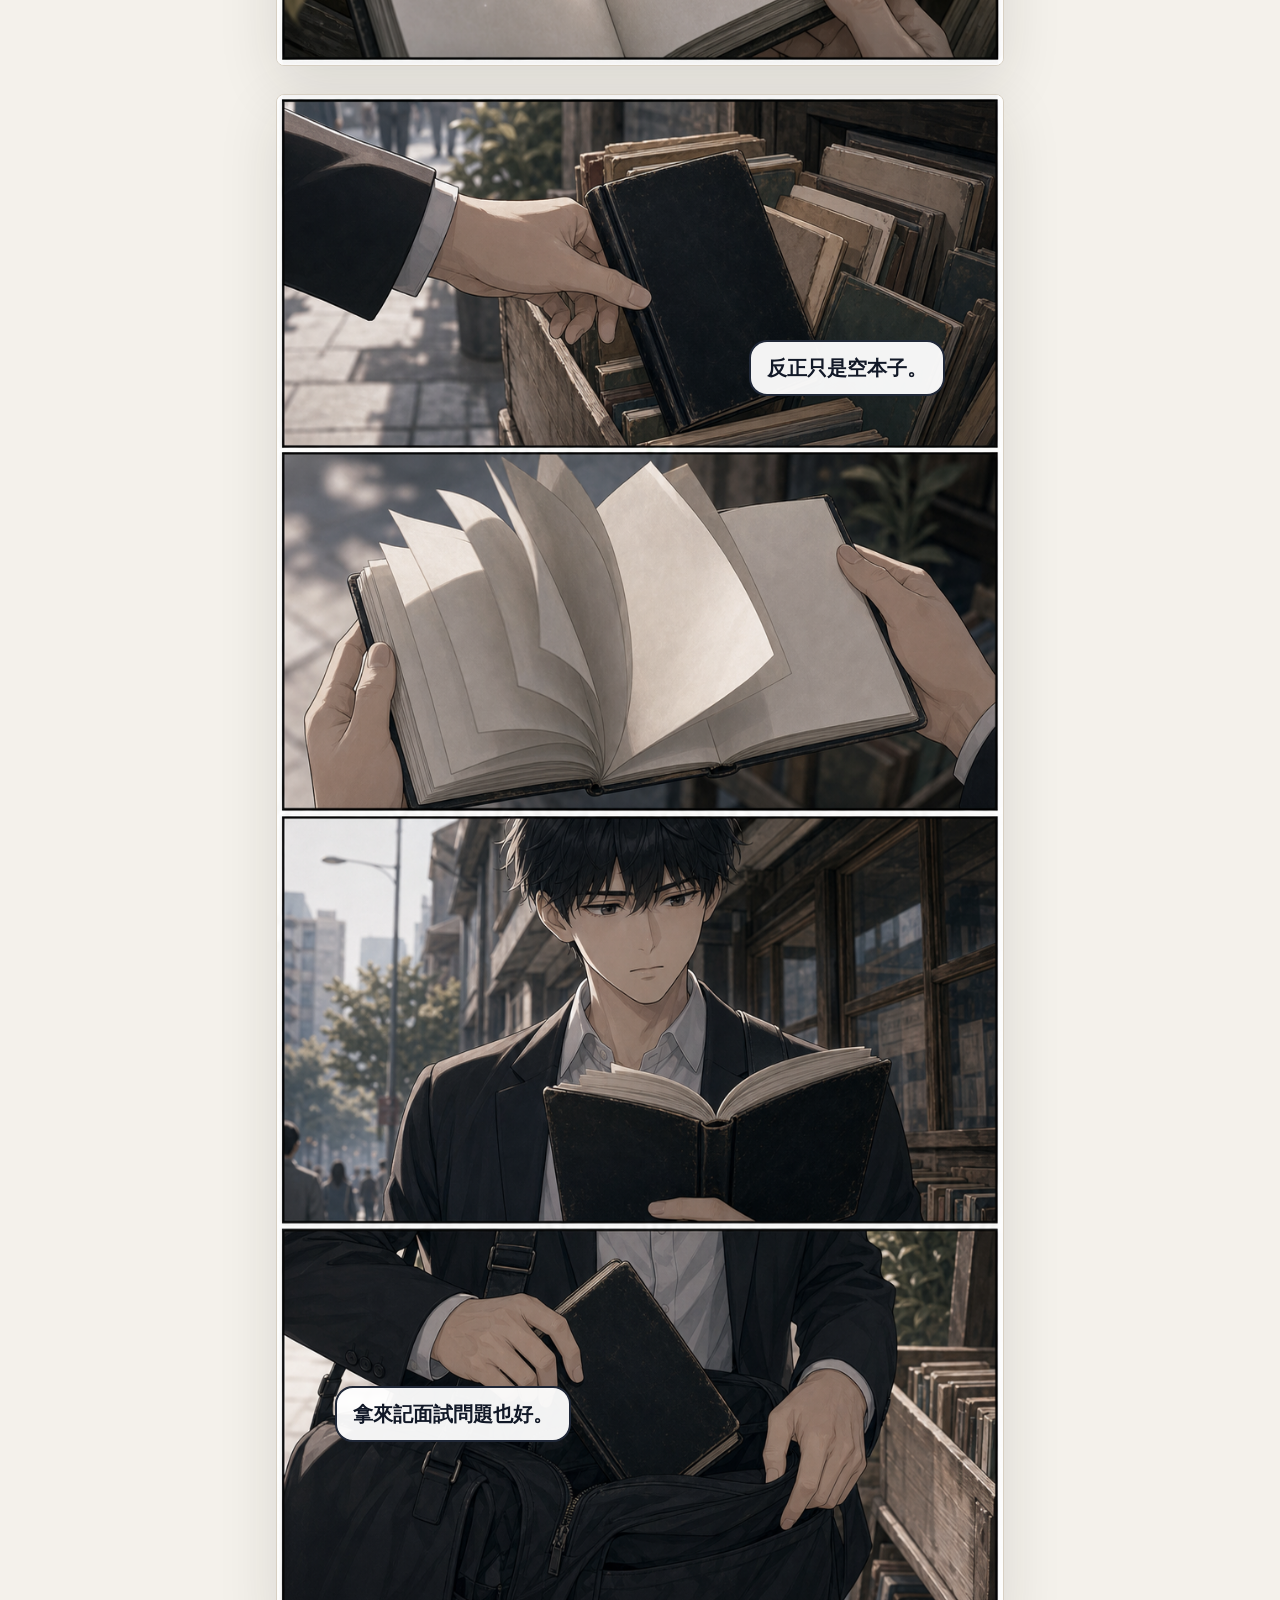
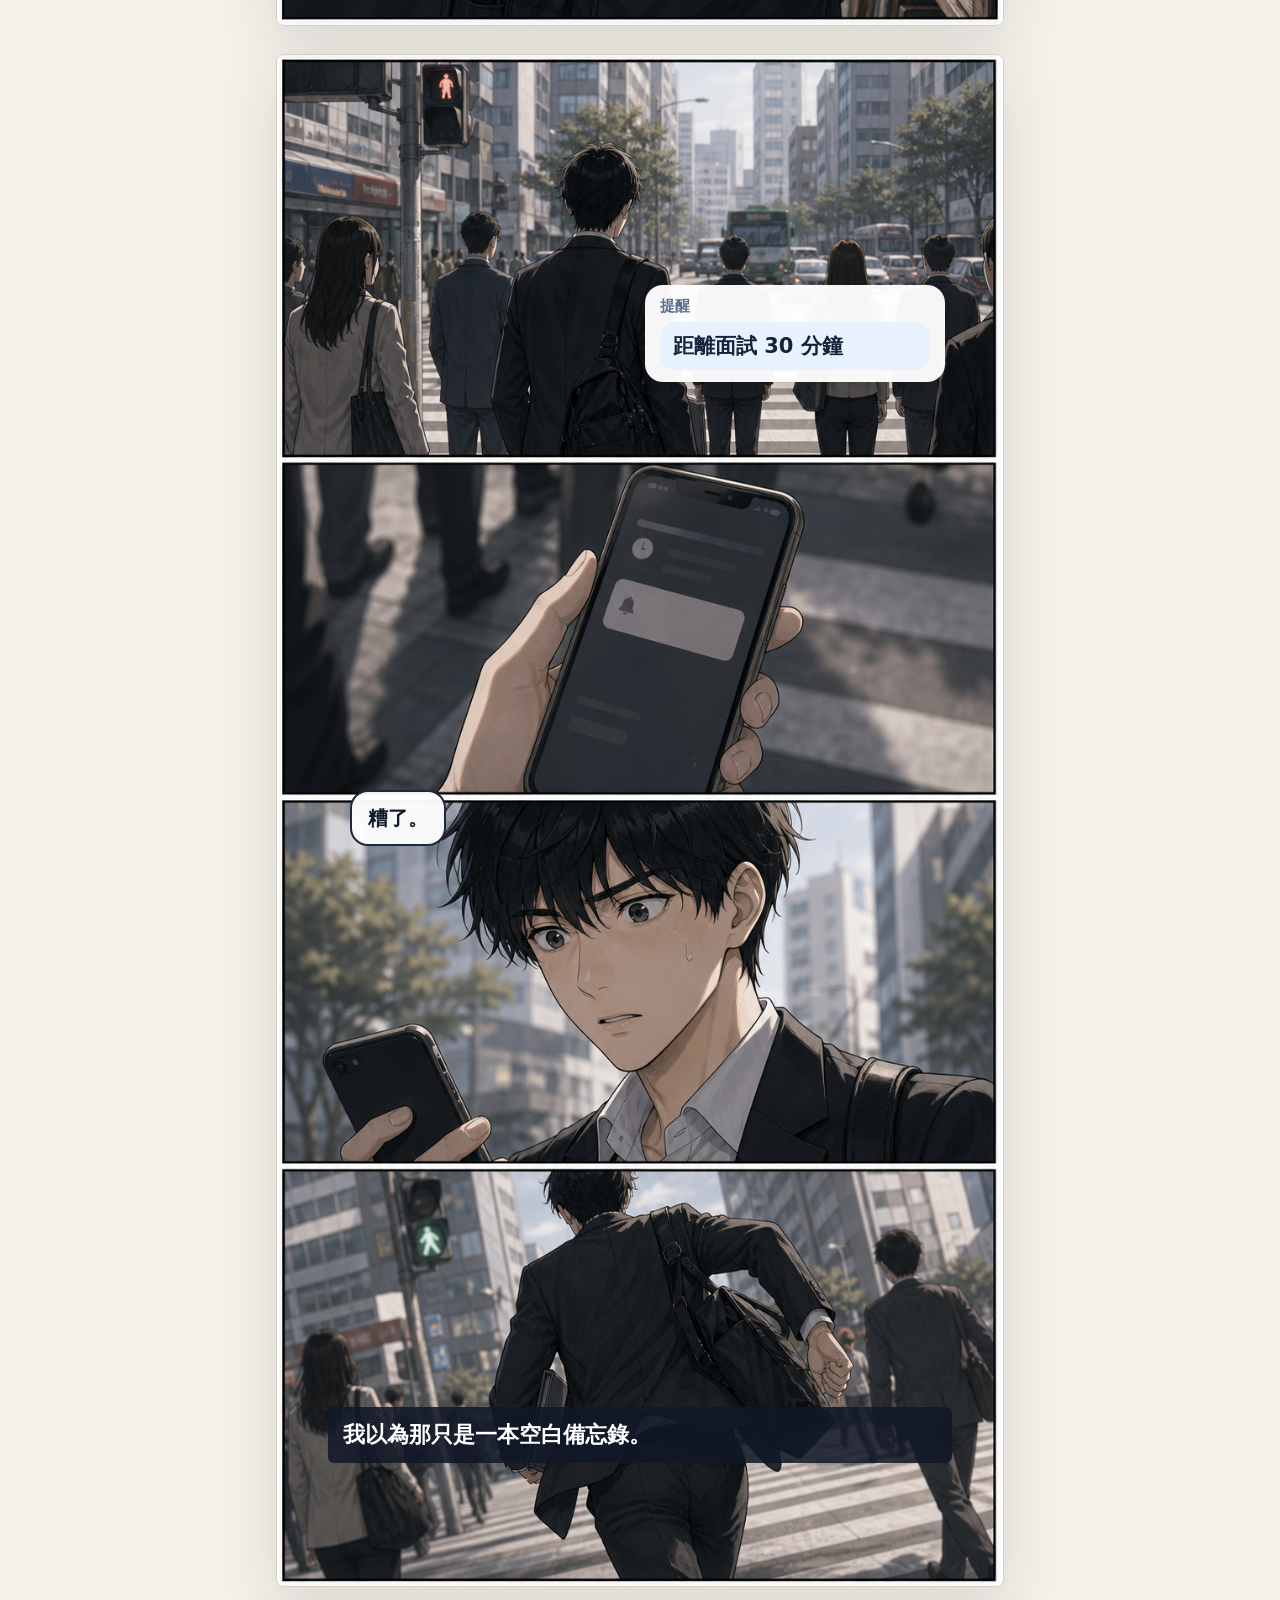
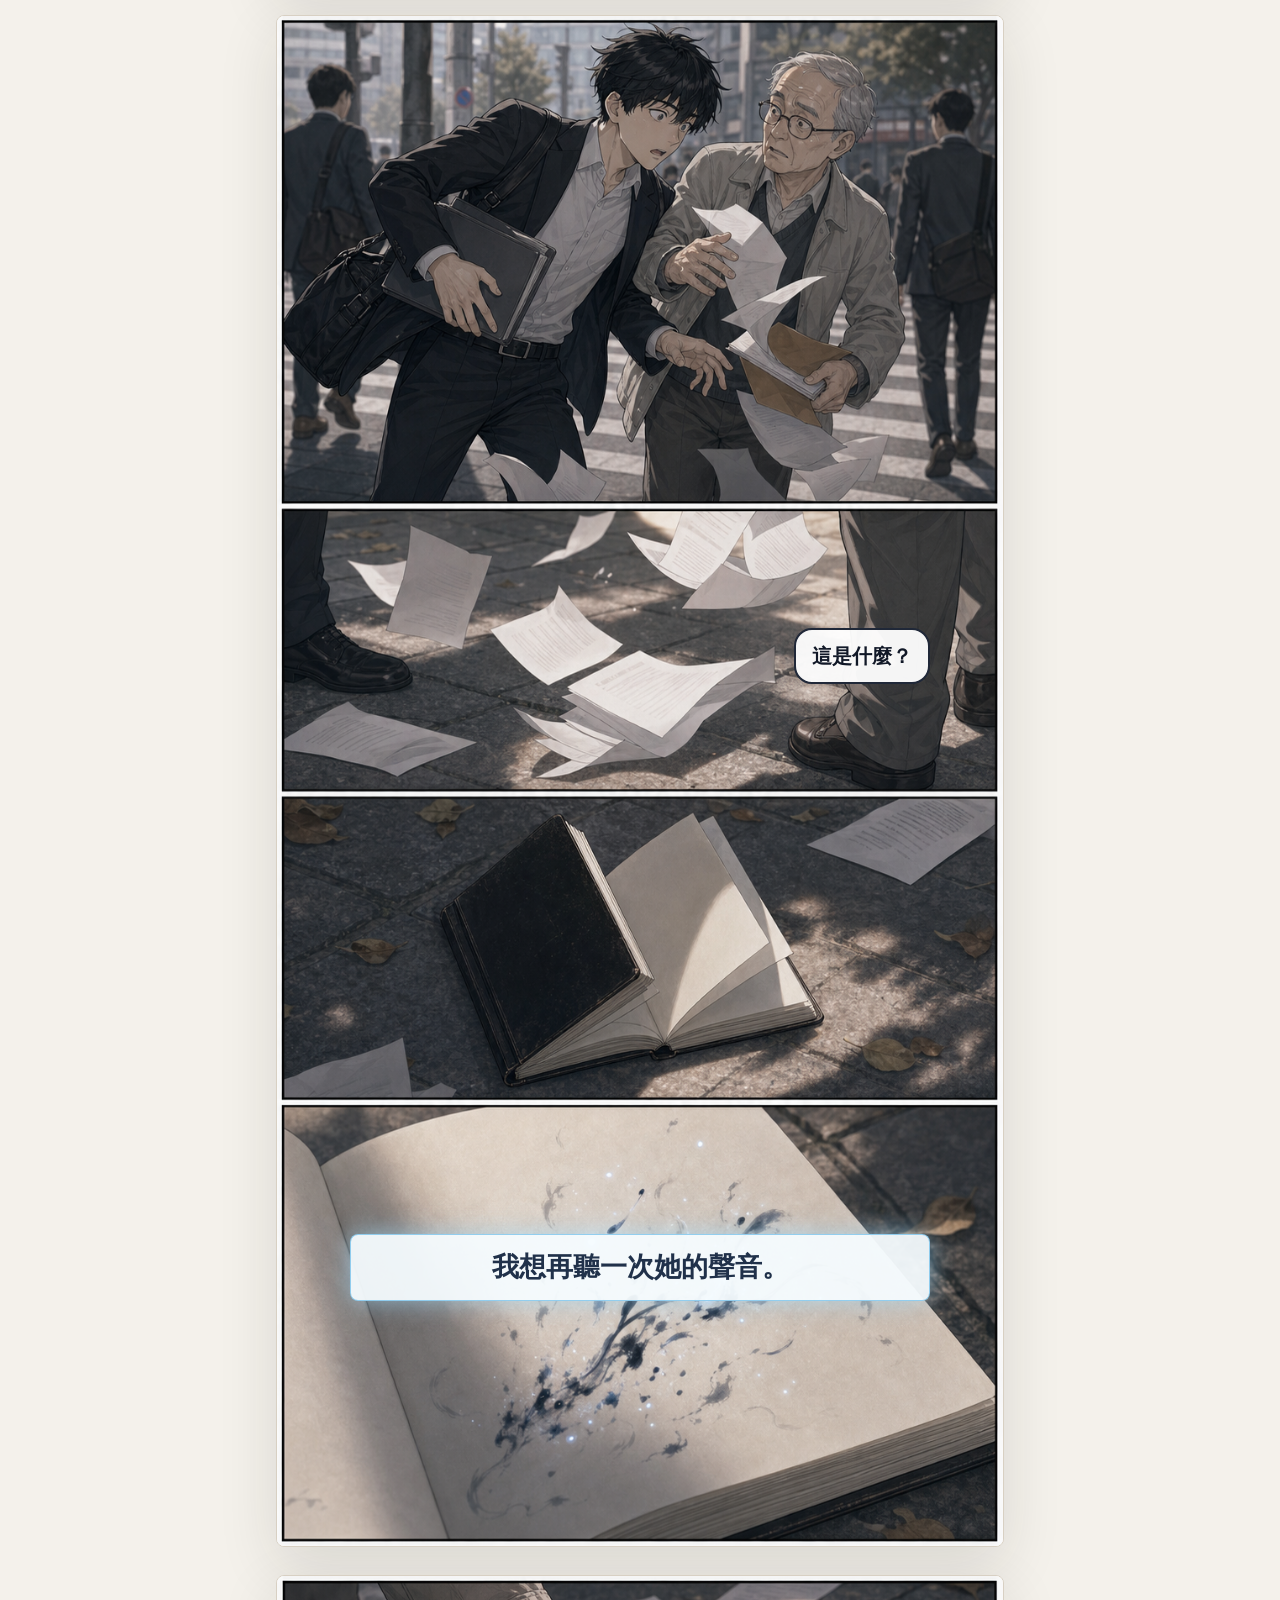
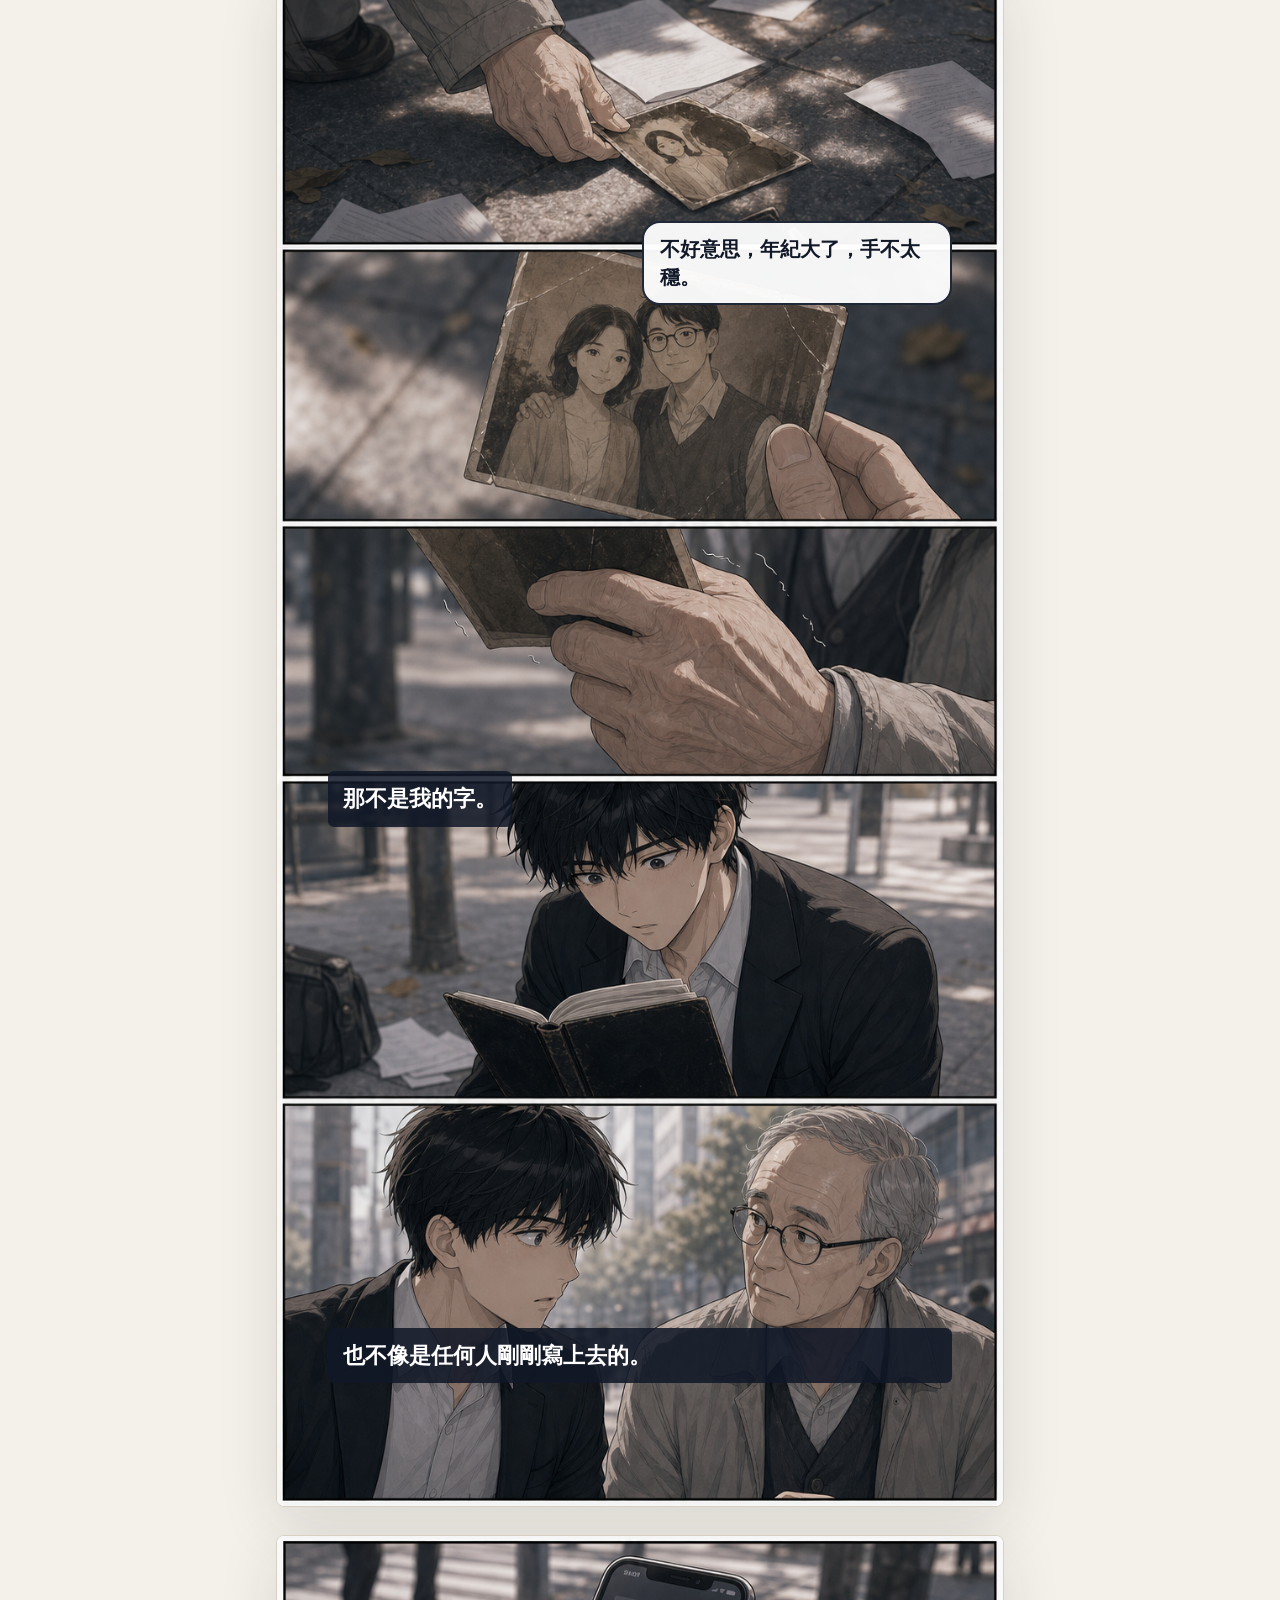
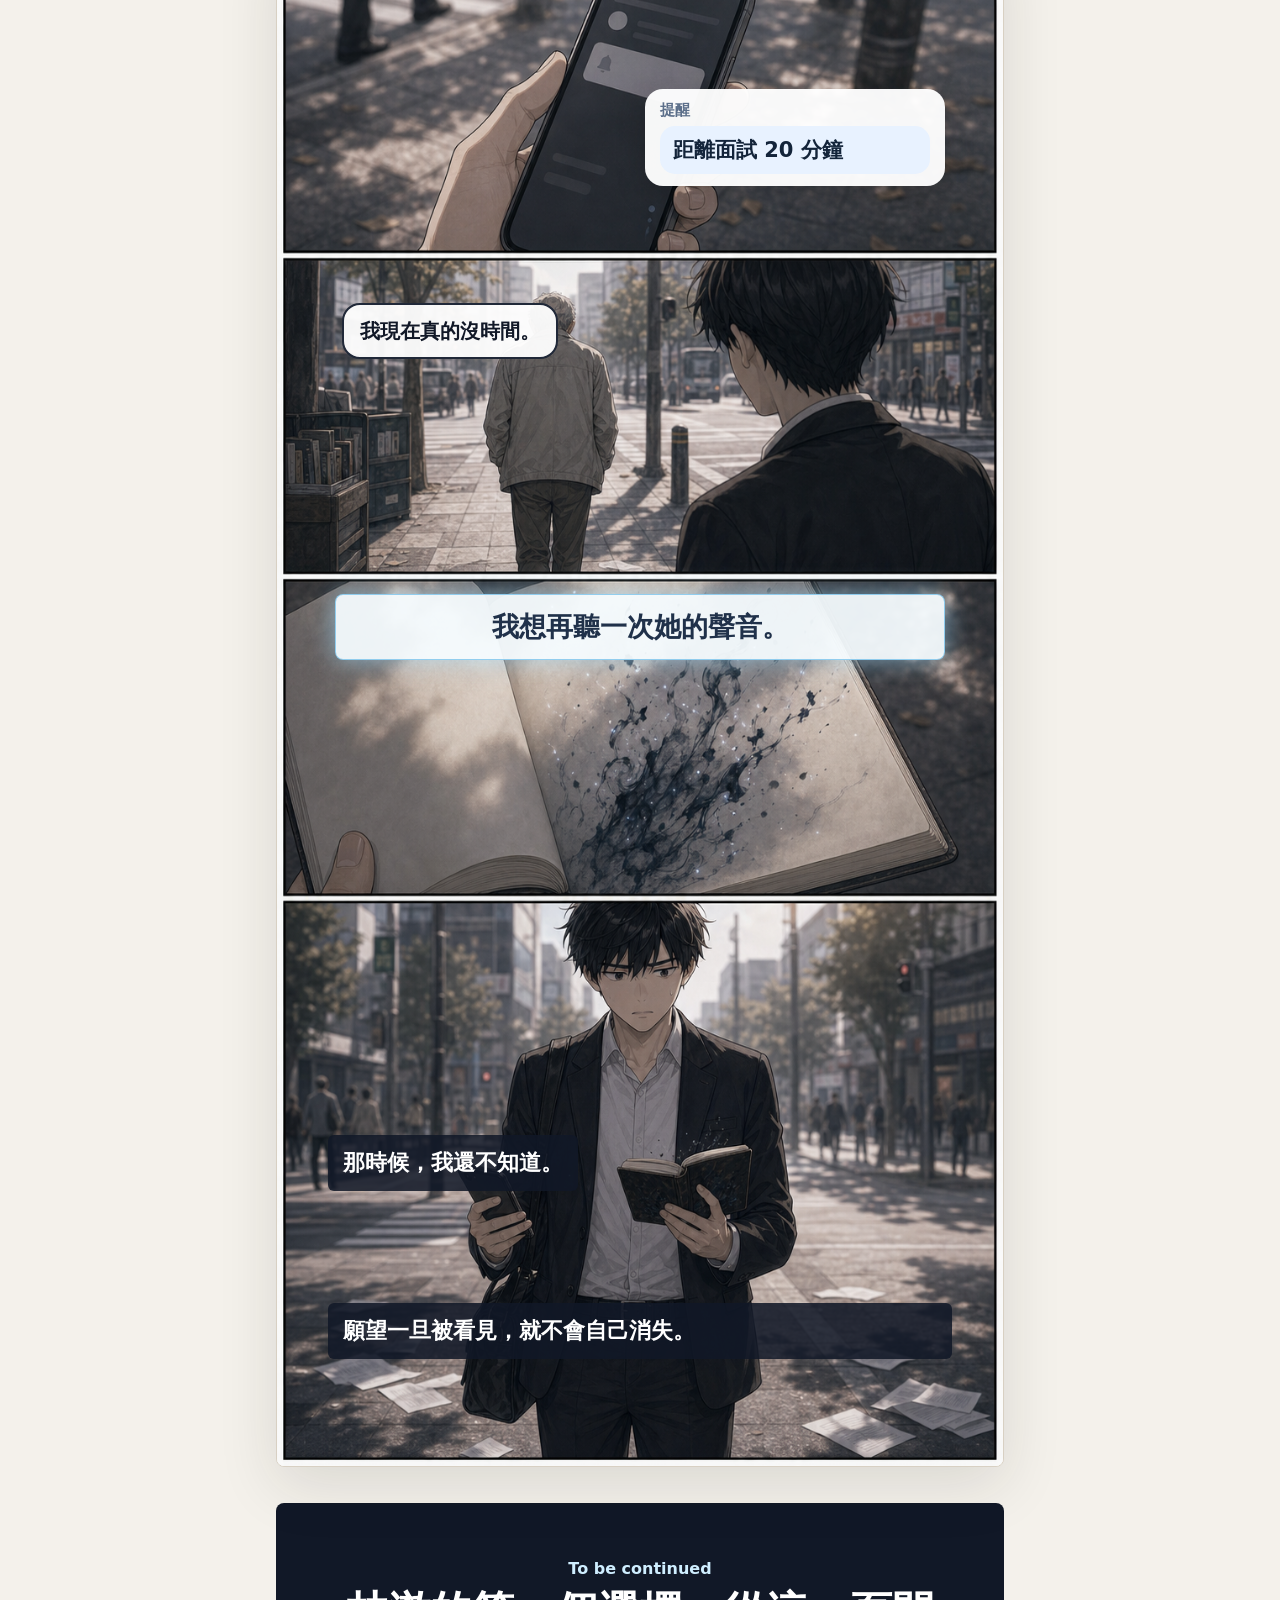
==== commit 1920e597: "Add episode 2 webcomic reader" ====
--- a/index.html
+++ b/index.html
@@ -12,7 +12,10 @@
       <p>願望備忘錄</p>
       <h1>第 1 話：備忘錄上的陌生願望</h1>
     </div>
-    <a href="./storyboard-preview.html">企劃總覽</a>
+    <nav class="reader-nav">
+      <a href="./index.html">第 1 話</a>
+      <a href="./episode-02.html">第 2 話</a>
+    </nav>
   </header>
 
   <main class="reader">
@@ -110,6 +113,7 @@
     <section class="end-card">
       <p>To be continued</p>
       <h2>林澈的第一個選擇，從這一頁開始。</h2>
+      <a class="episode-link" href="./episode-02.html">閱讀第 2 話</a>
     </section>
   </main>
 </body>
--- a/episode-01-reader.css
+++ b/episode-01-reader.css
@@ -59,6 +59,19 @@
   white-space: nowrap;
 }
 
+.reader-nav {
+  display: flex;
+  gap: 10px;
+}
+
+.reader-nav a {
+  border: 1px solid var(--line);
+  border-radius: 8px;
+  font-weight: 900;
+  padding: 9px 13px;
+  white-space: nowrap;
+}
+
 .reader {
   margin: 0 auto;
   max-width: 760px;
@@ -272,6 +285,16 @@
   font-size: clamp(26px, 5vw, 42px);
 }
 
+.episode-link {
+  border: 1px solid rgba(255, 255, 255, 0.34);
+  border-radius: 8px;
+  color: white;
+  display: inline-block;
+  font-weight: 900;
+  margin-top: 8px;
+  padding: 10px 14px;
+}
+
 @media (max-width: 640px) {
   .reader-header {
     align-items: flex-start;
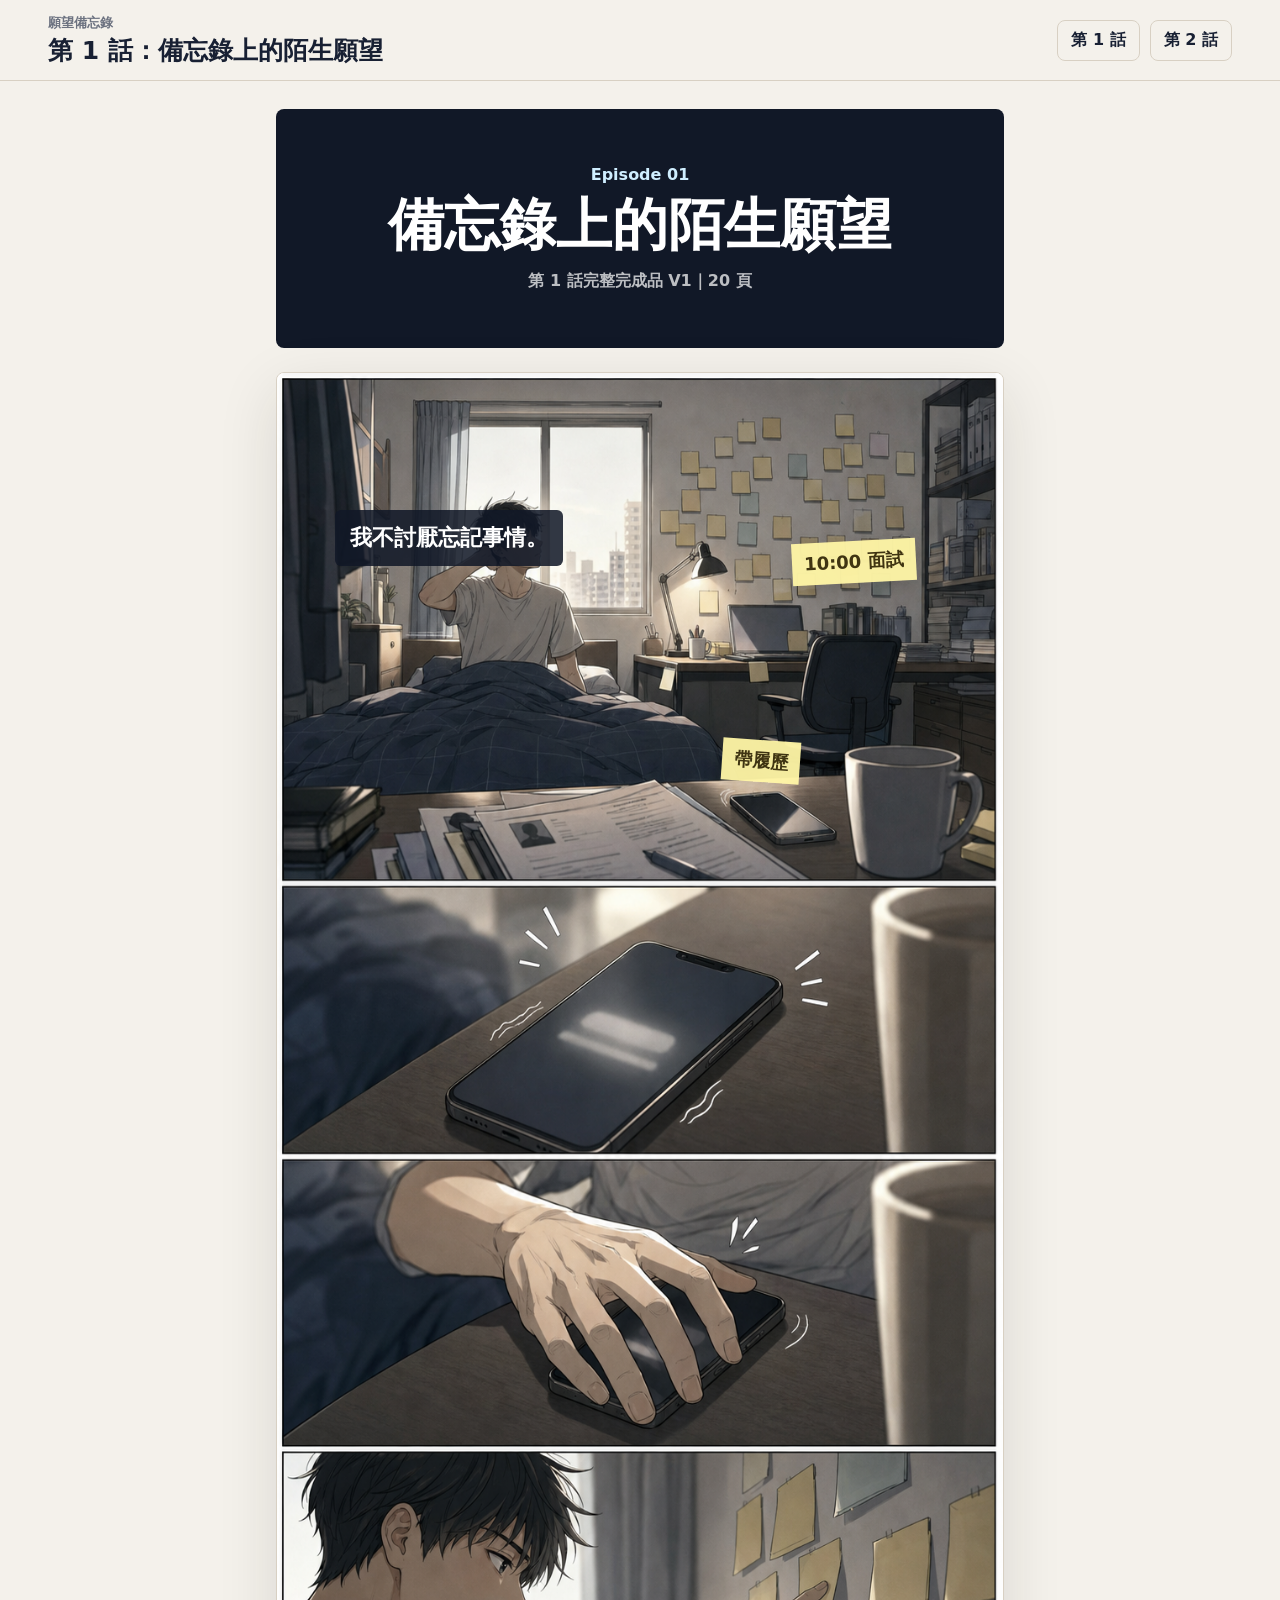
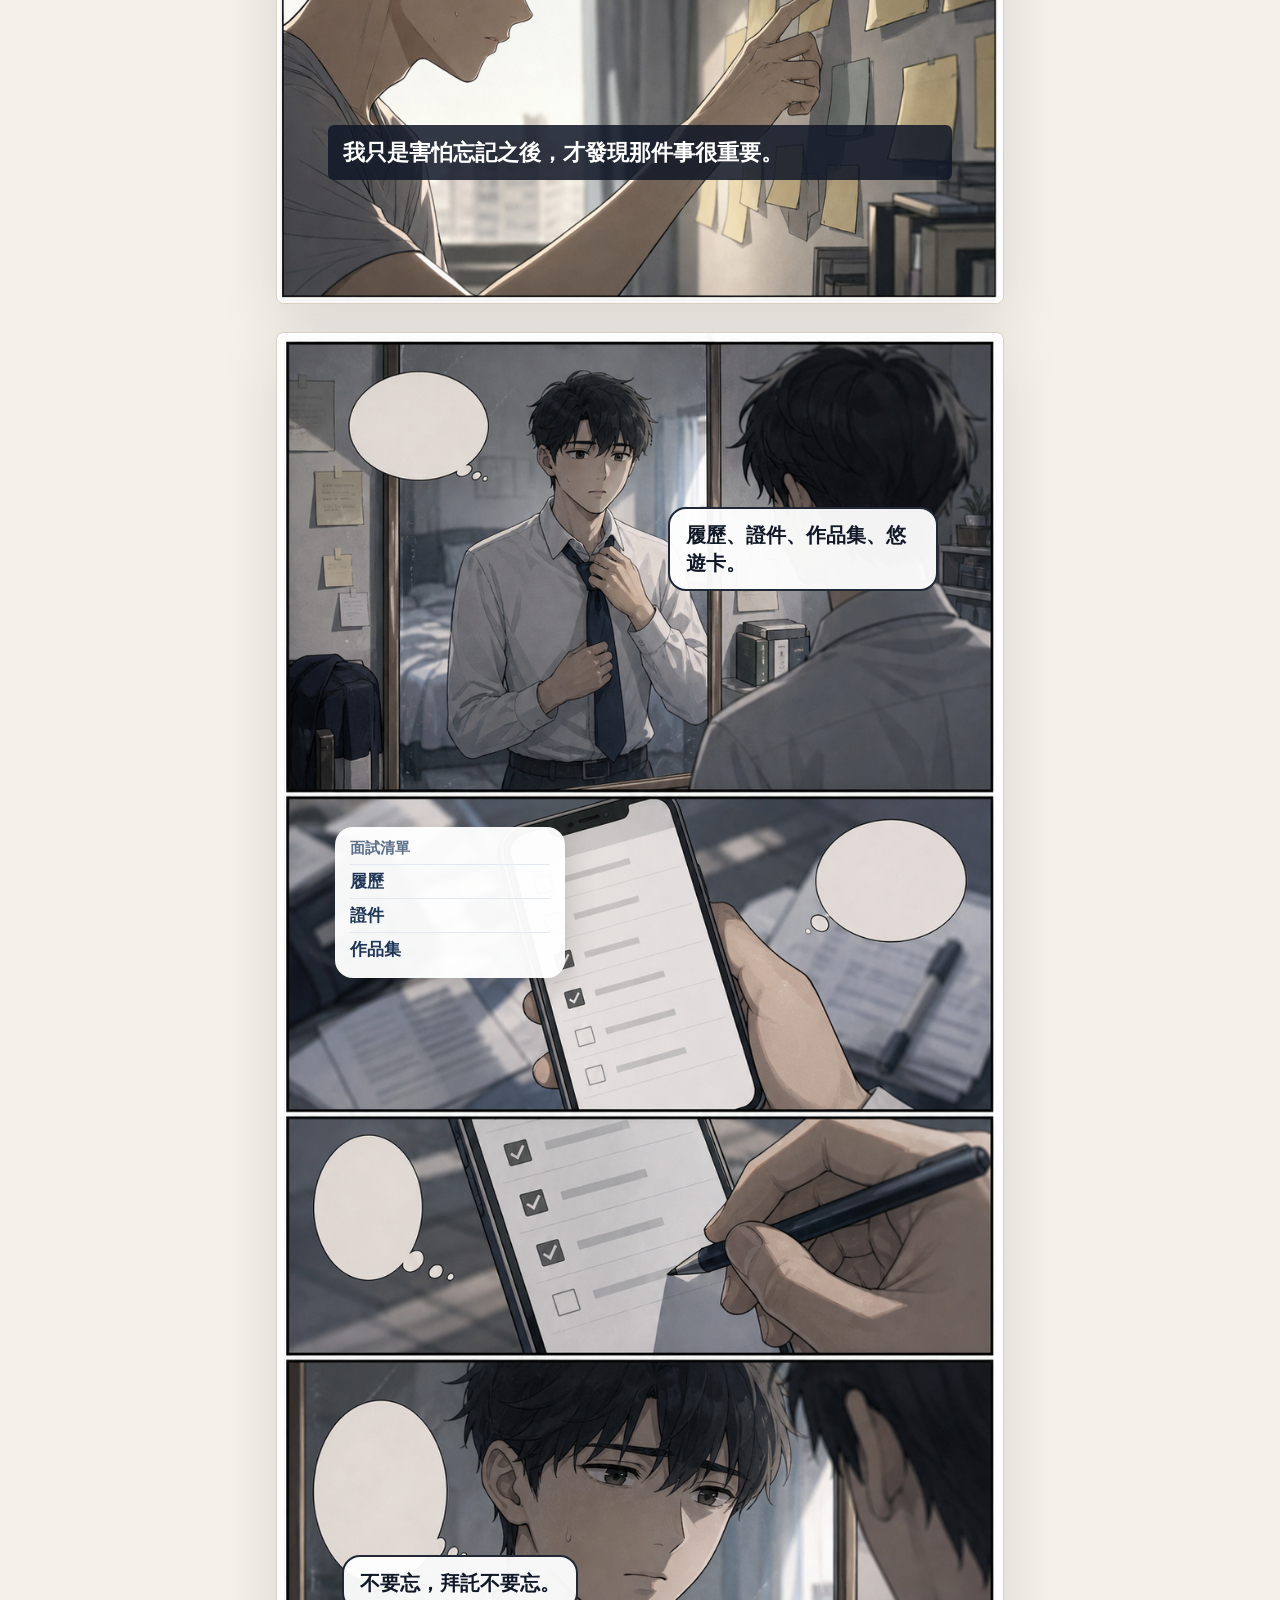
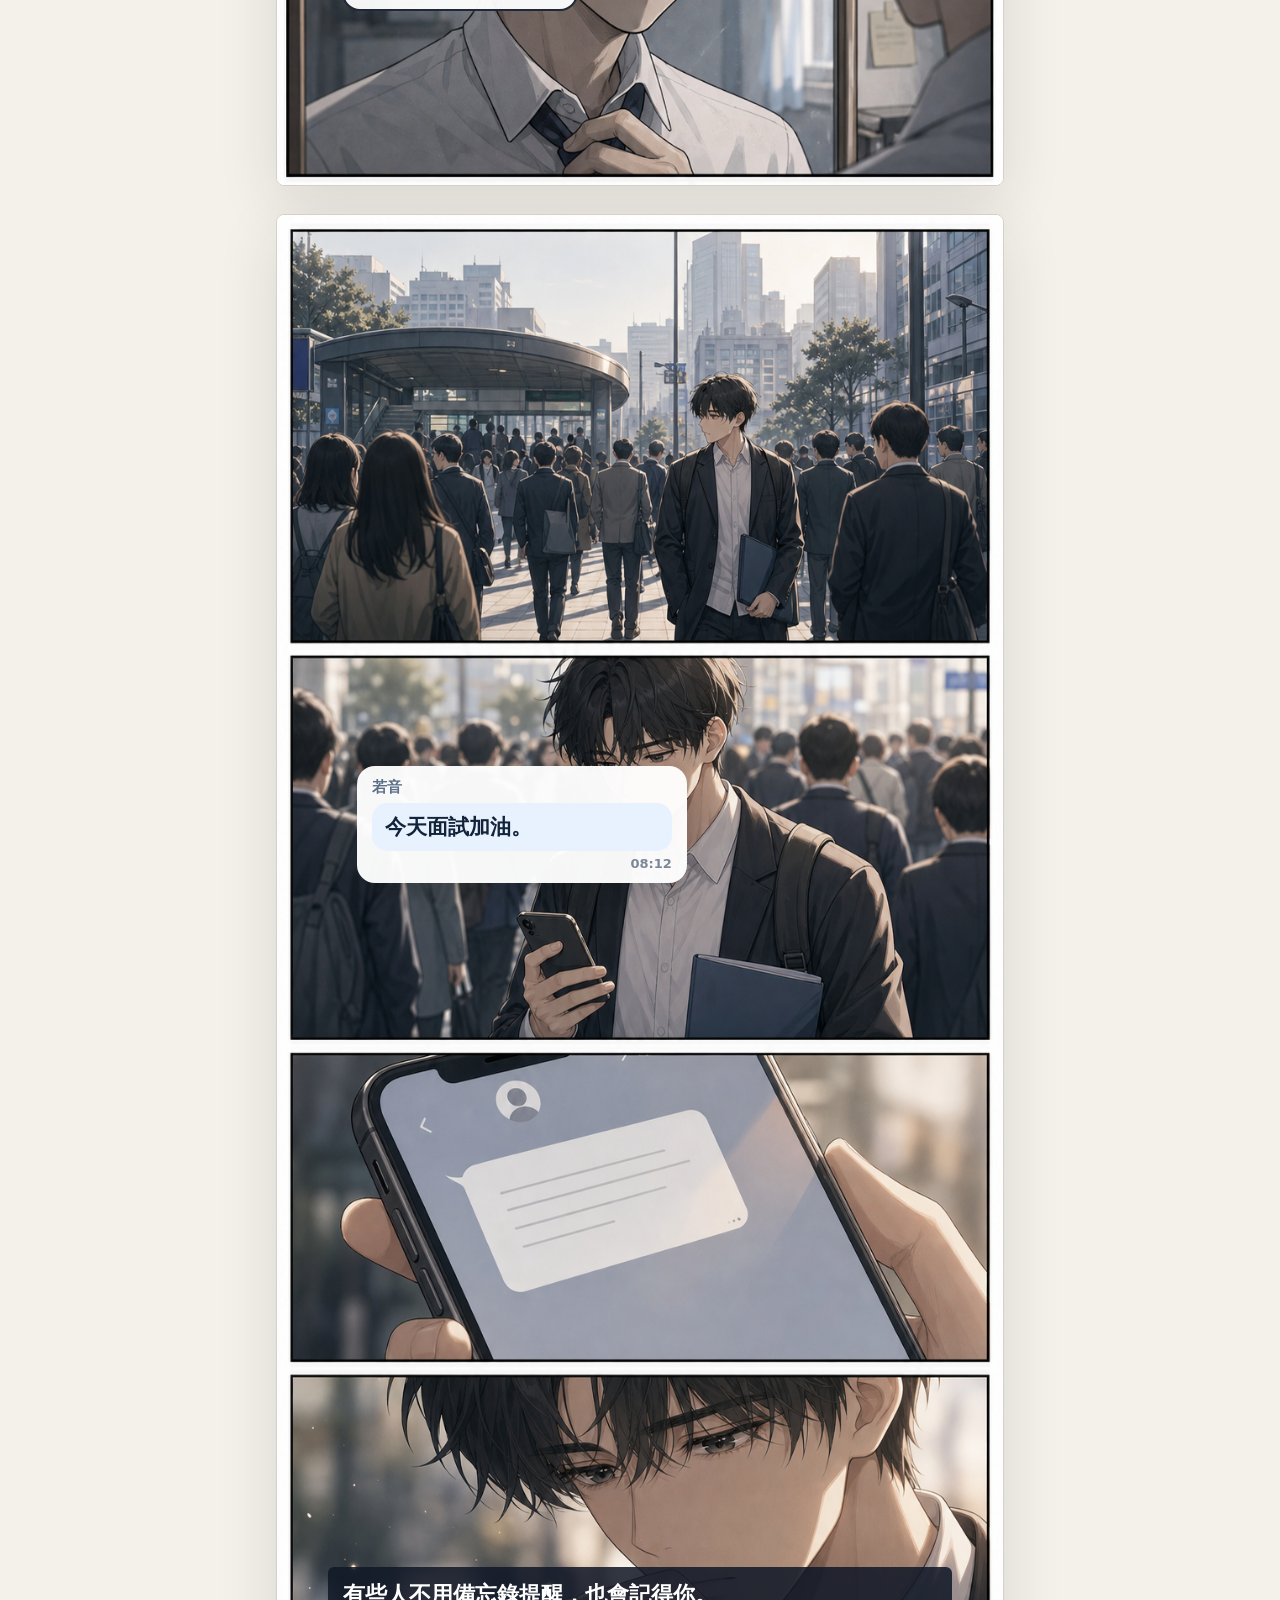
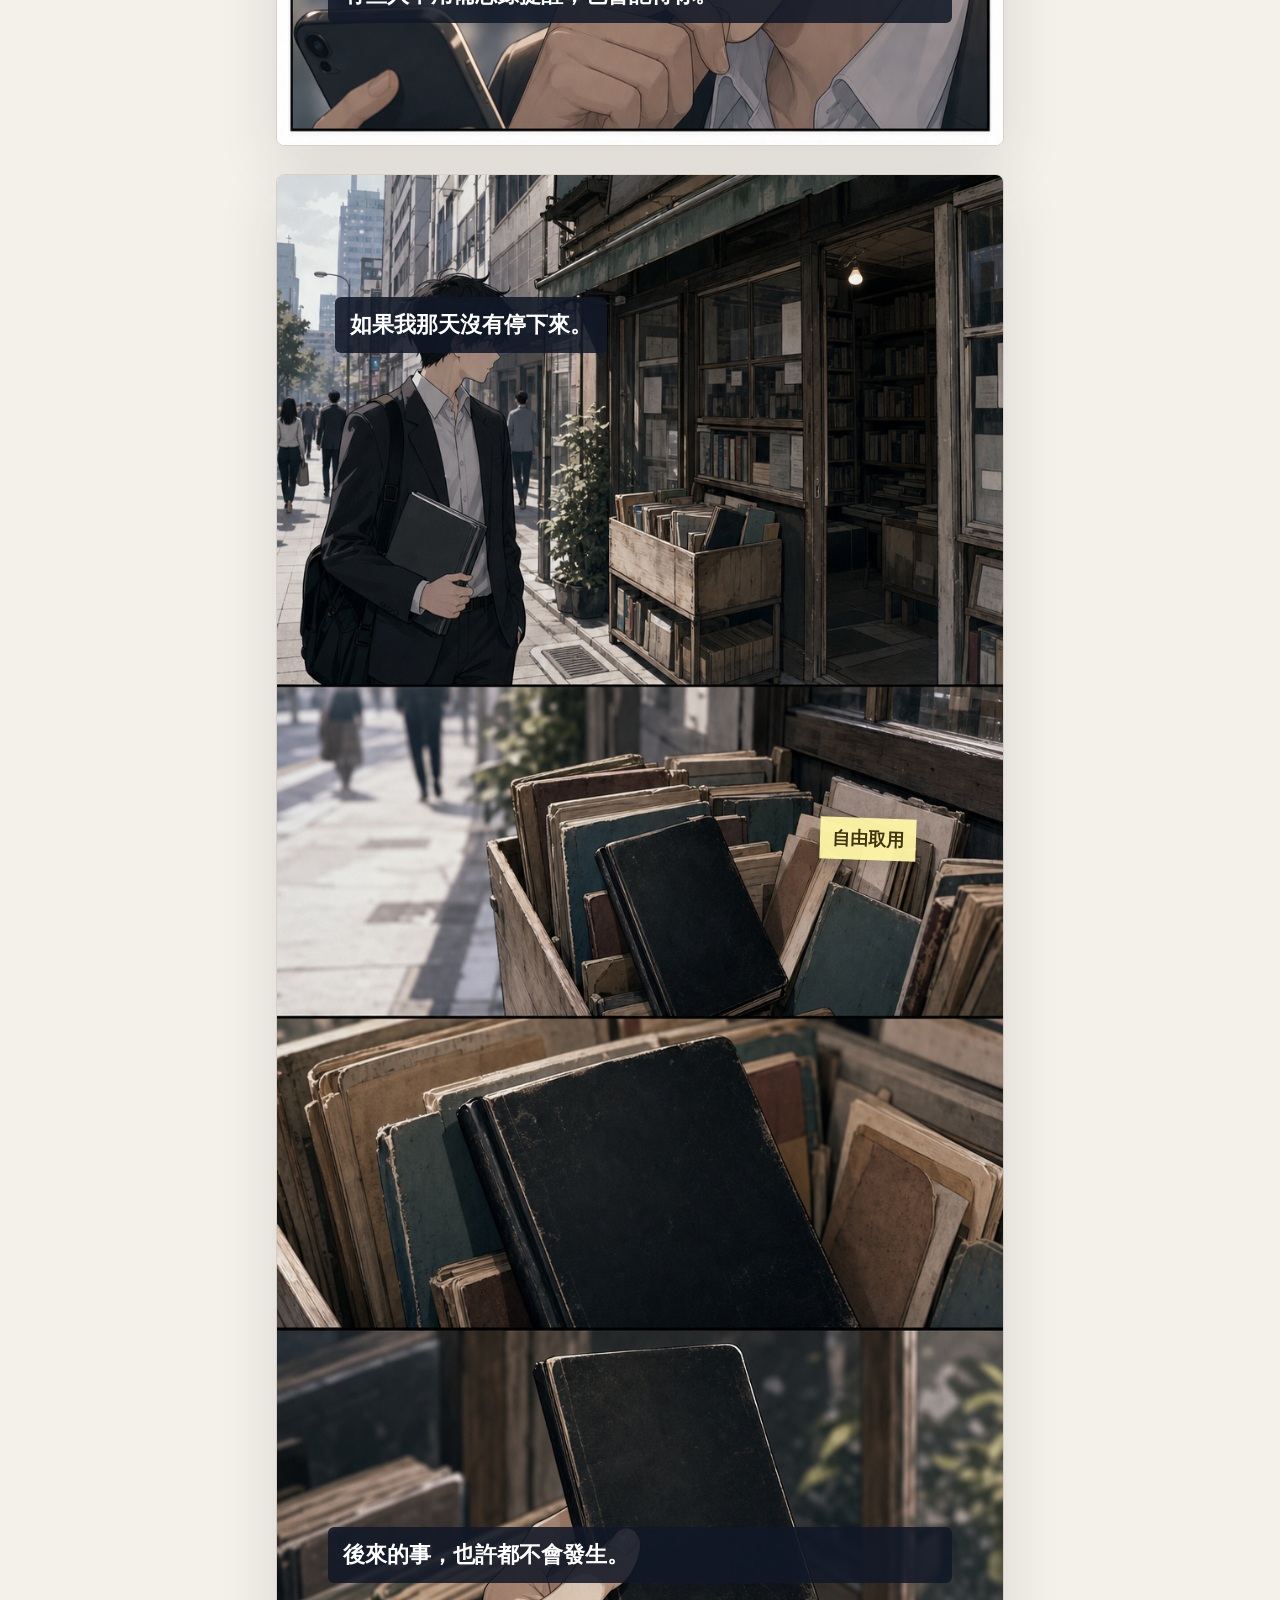
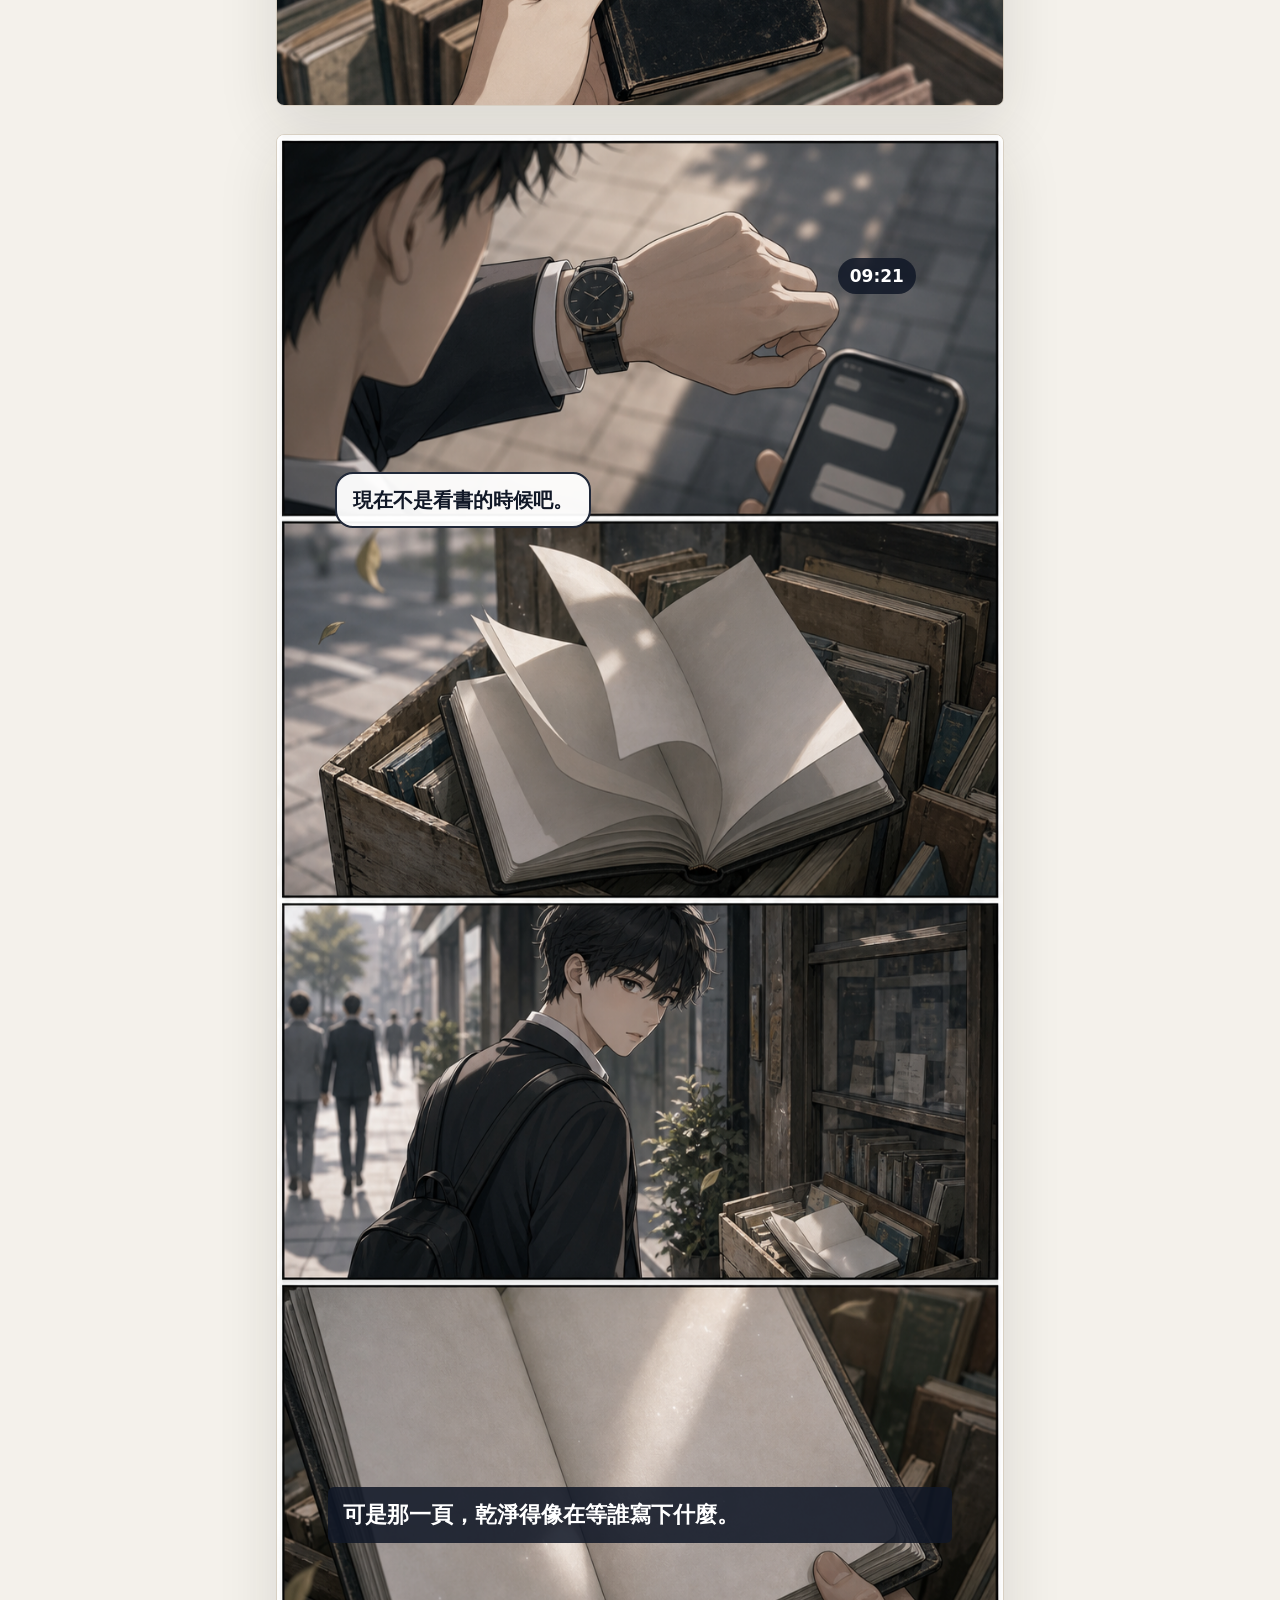
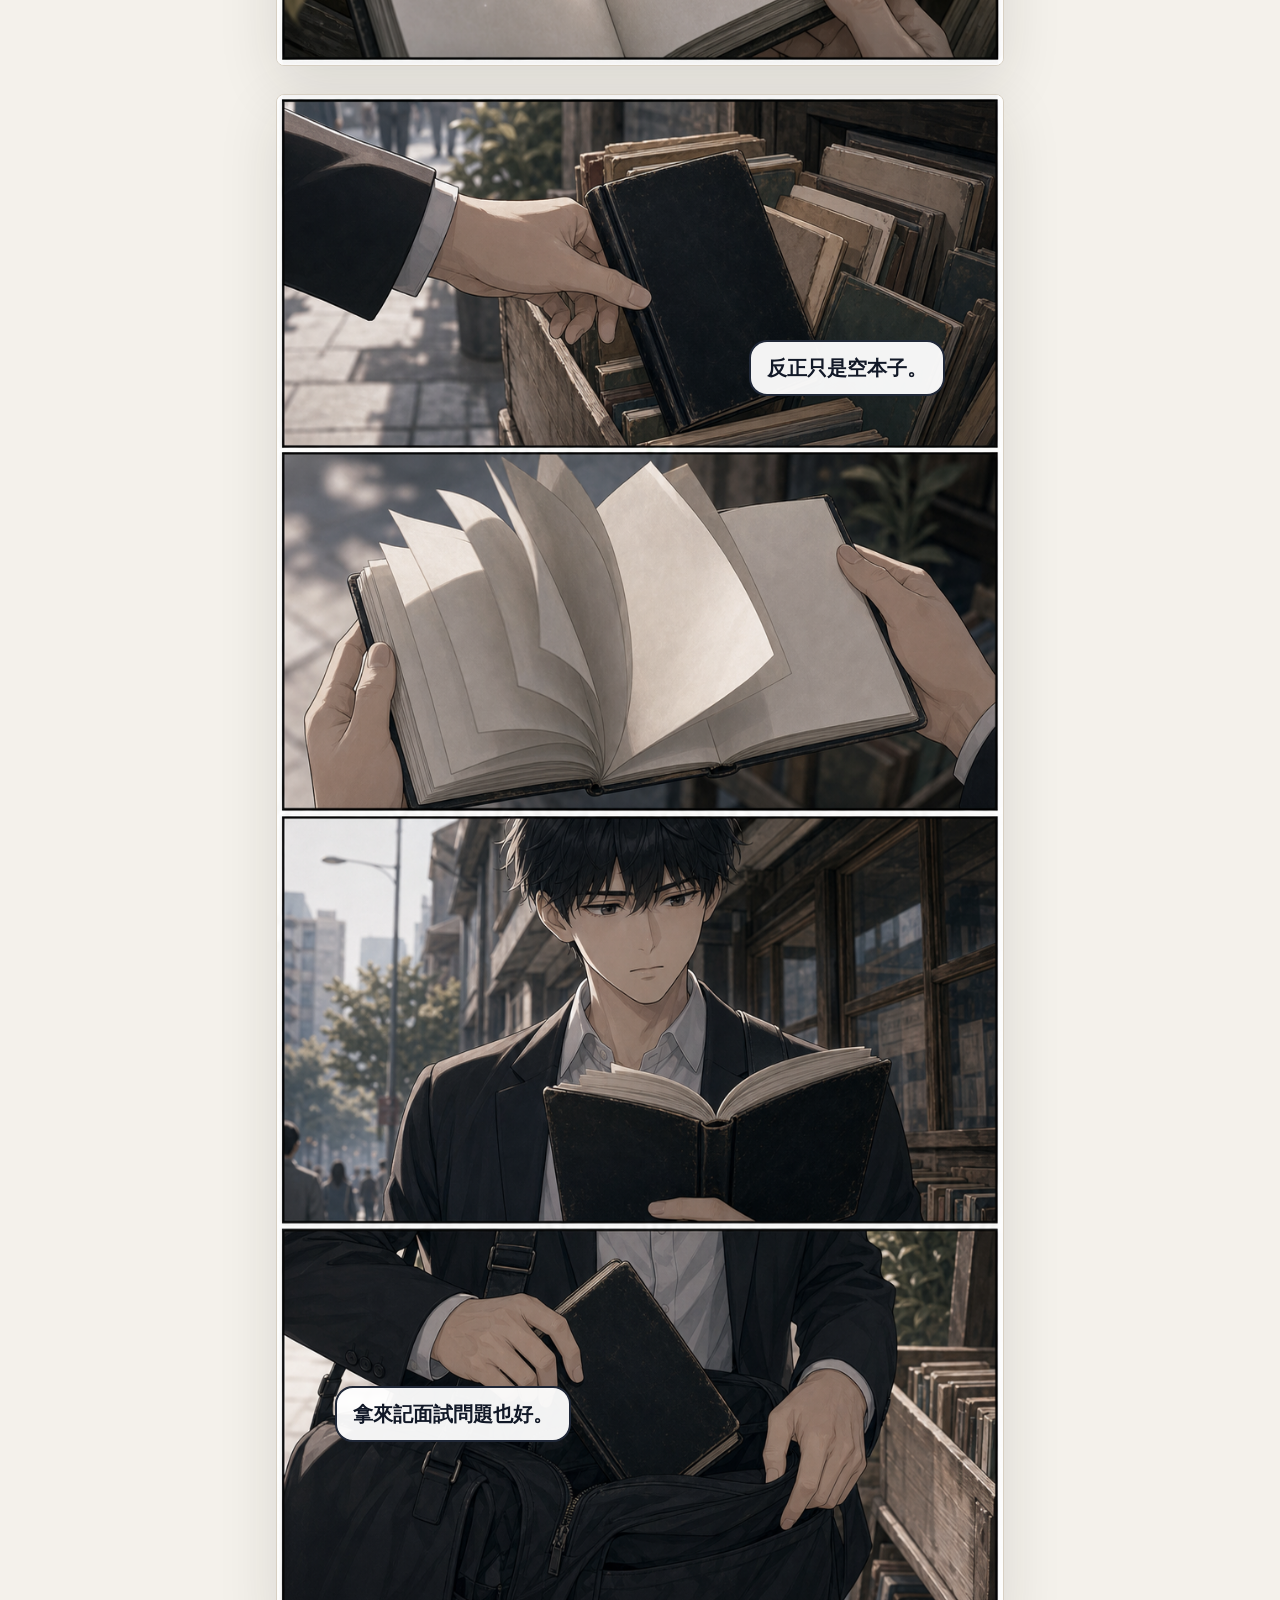
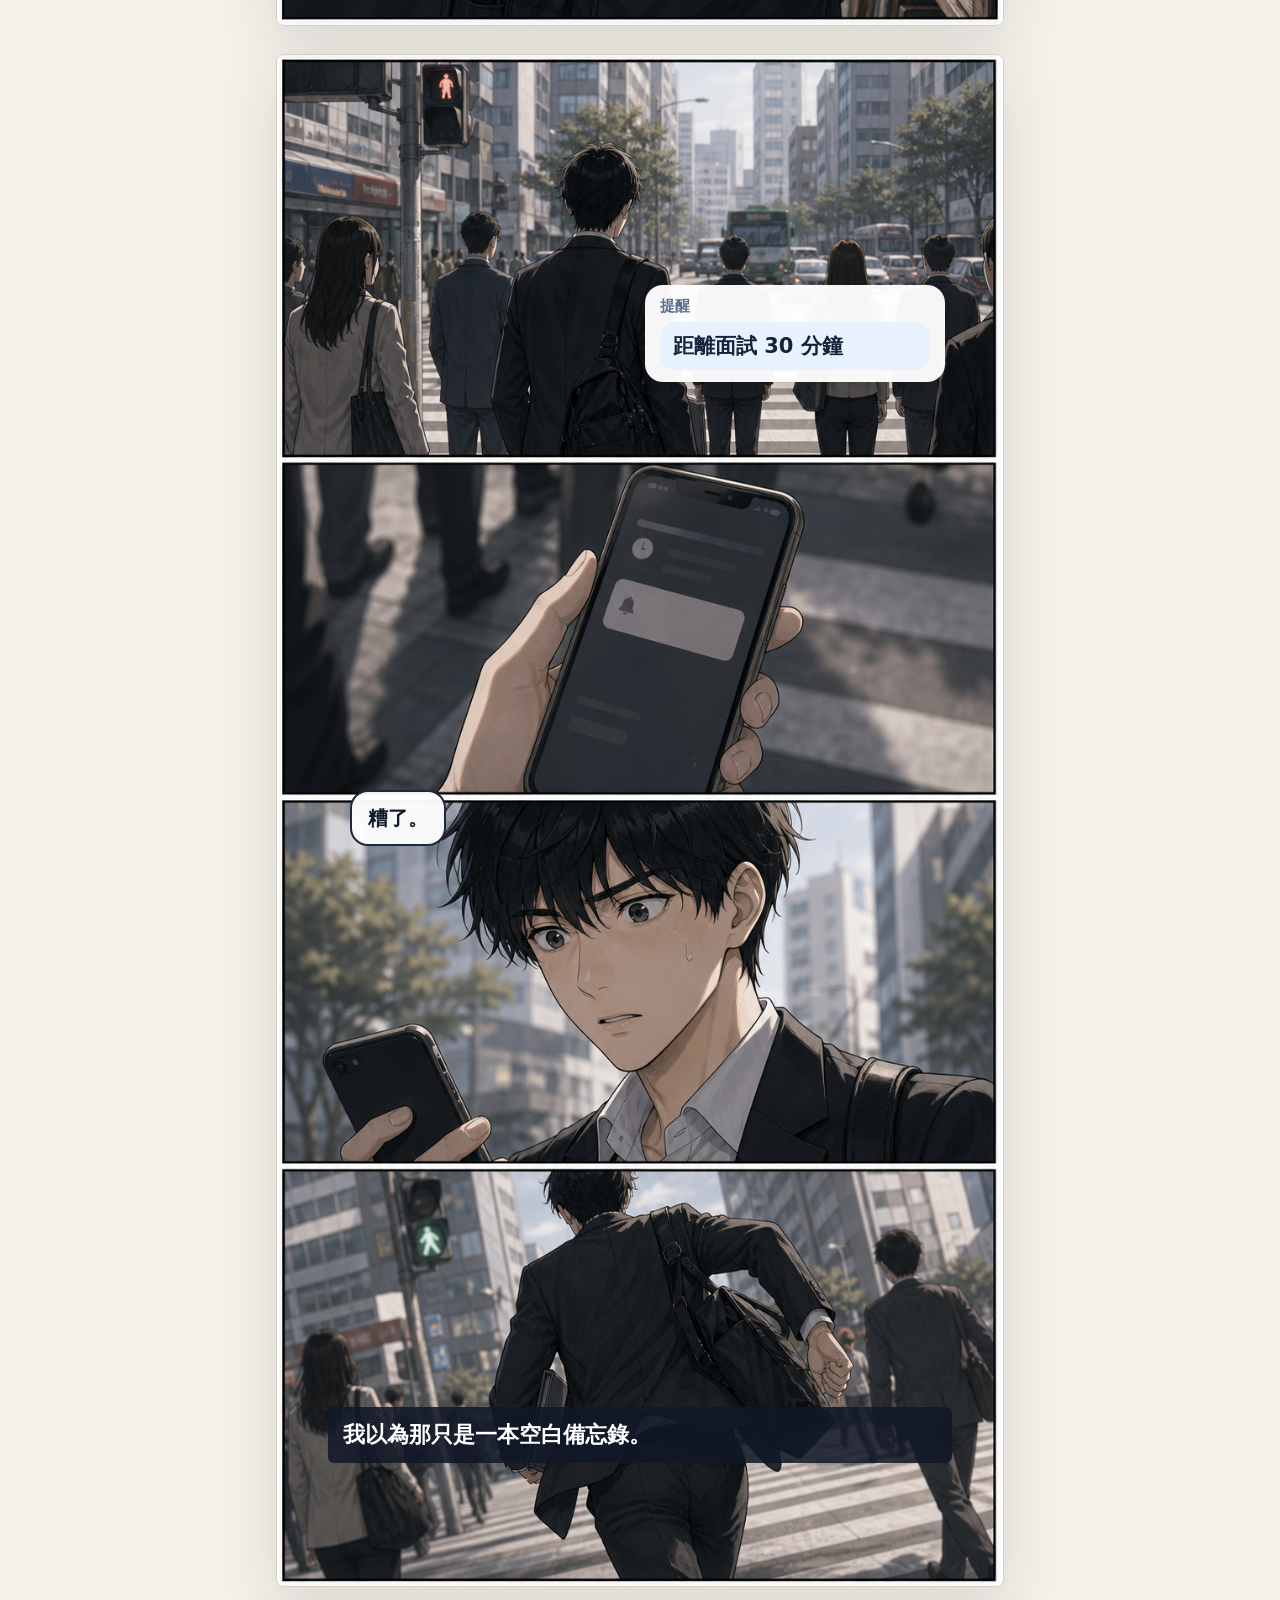
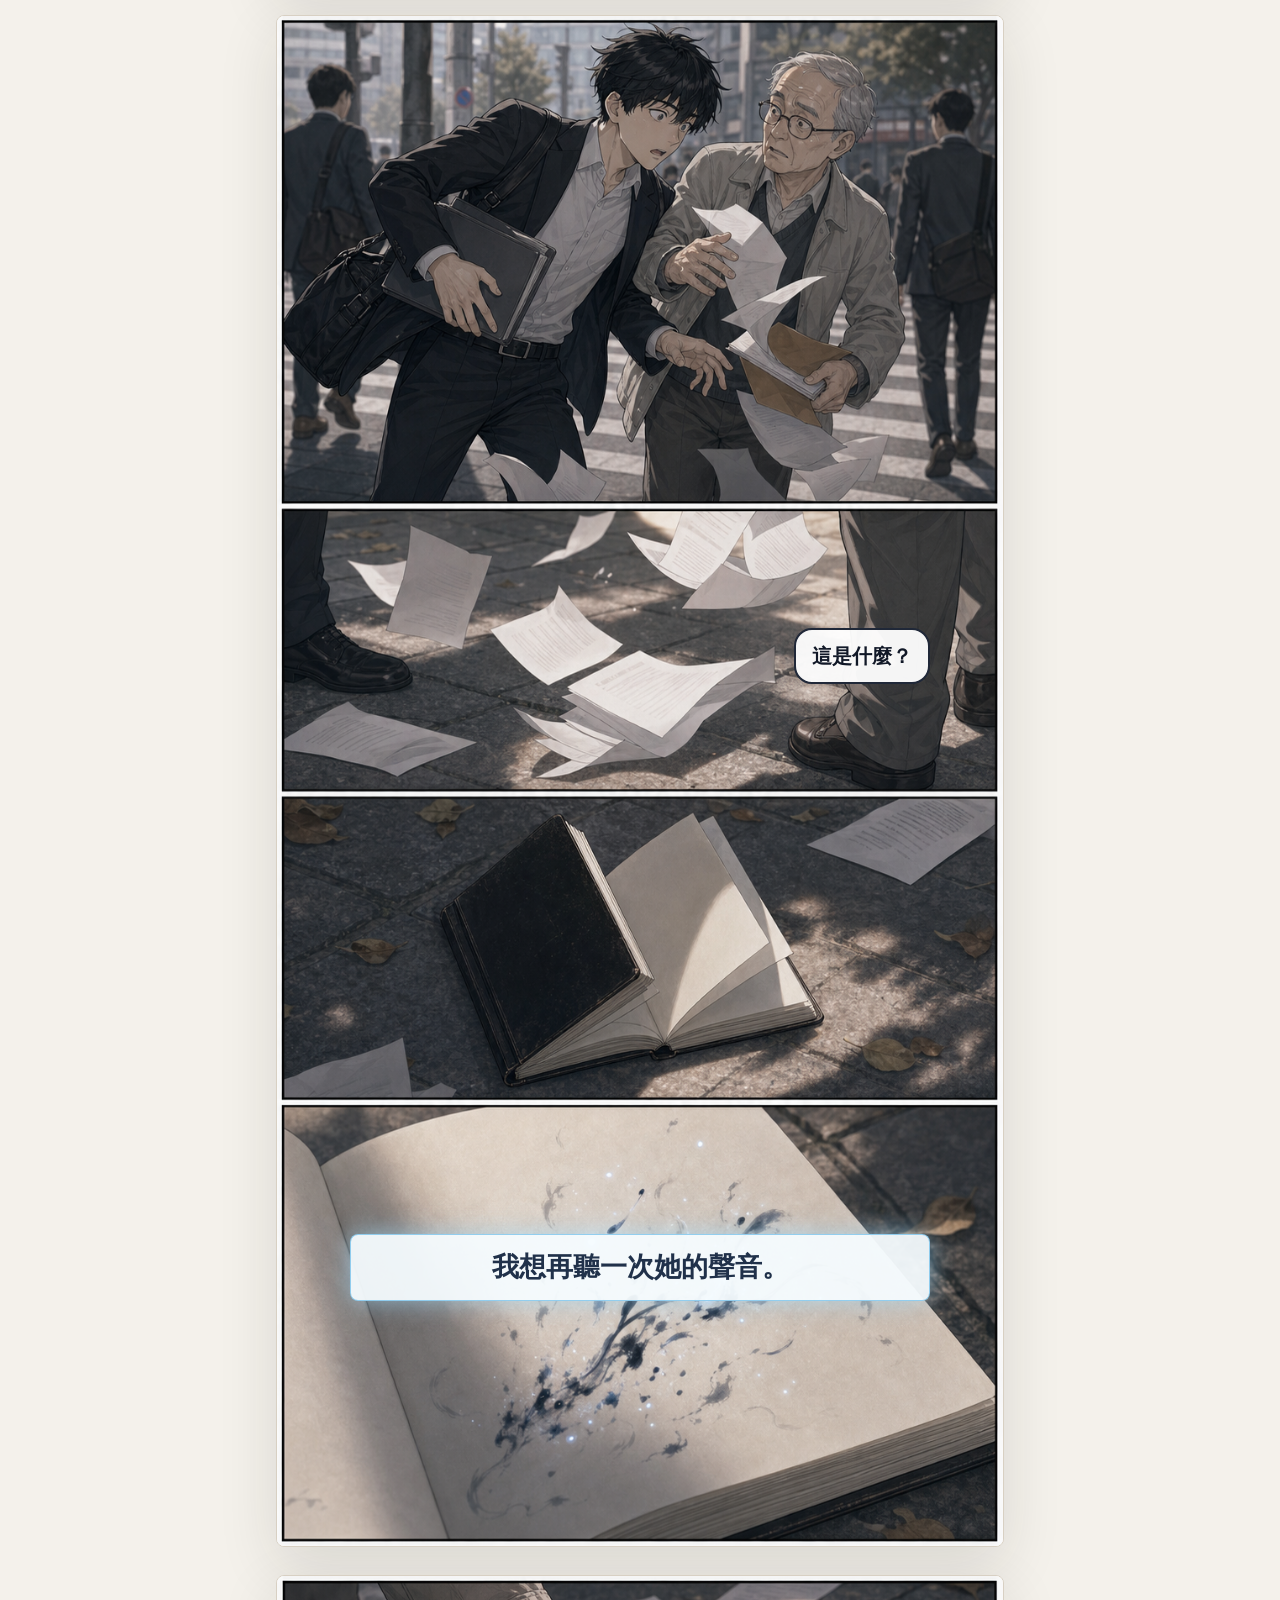
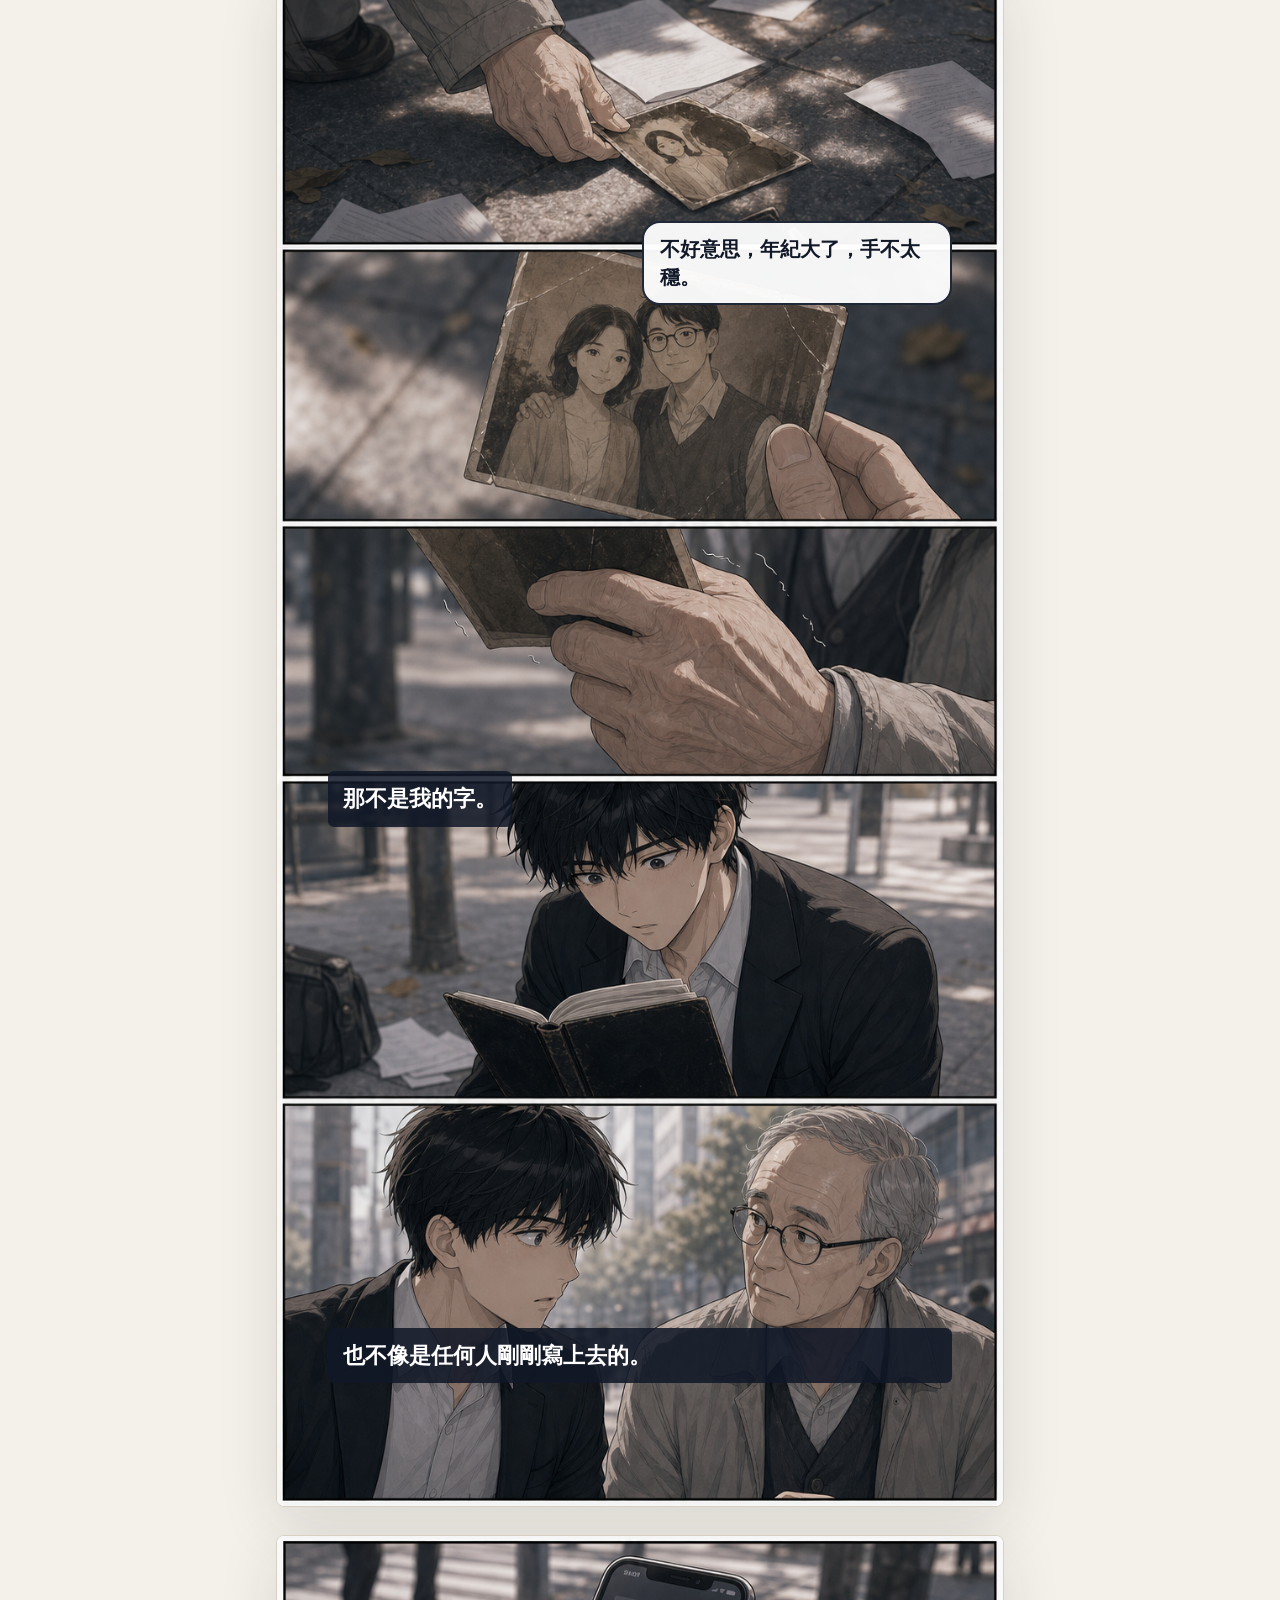
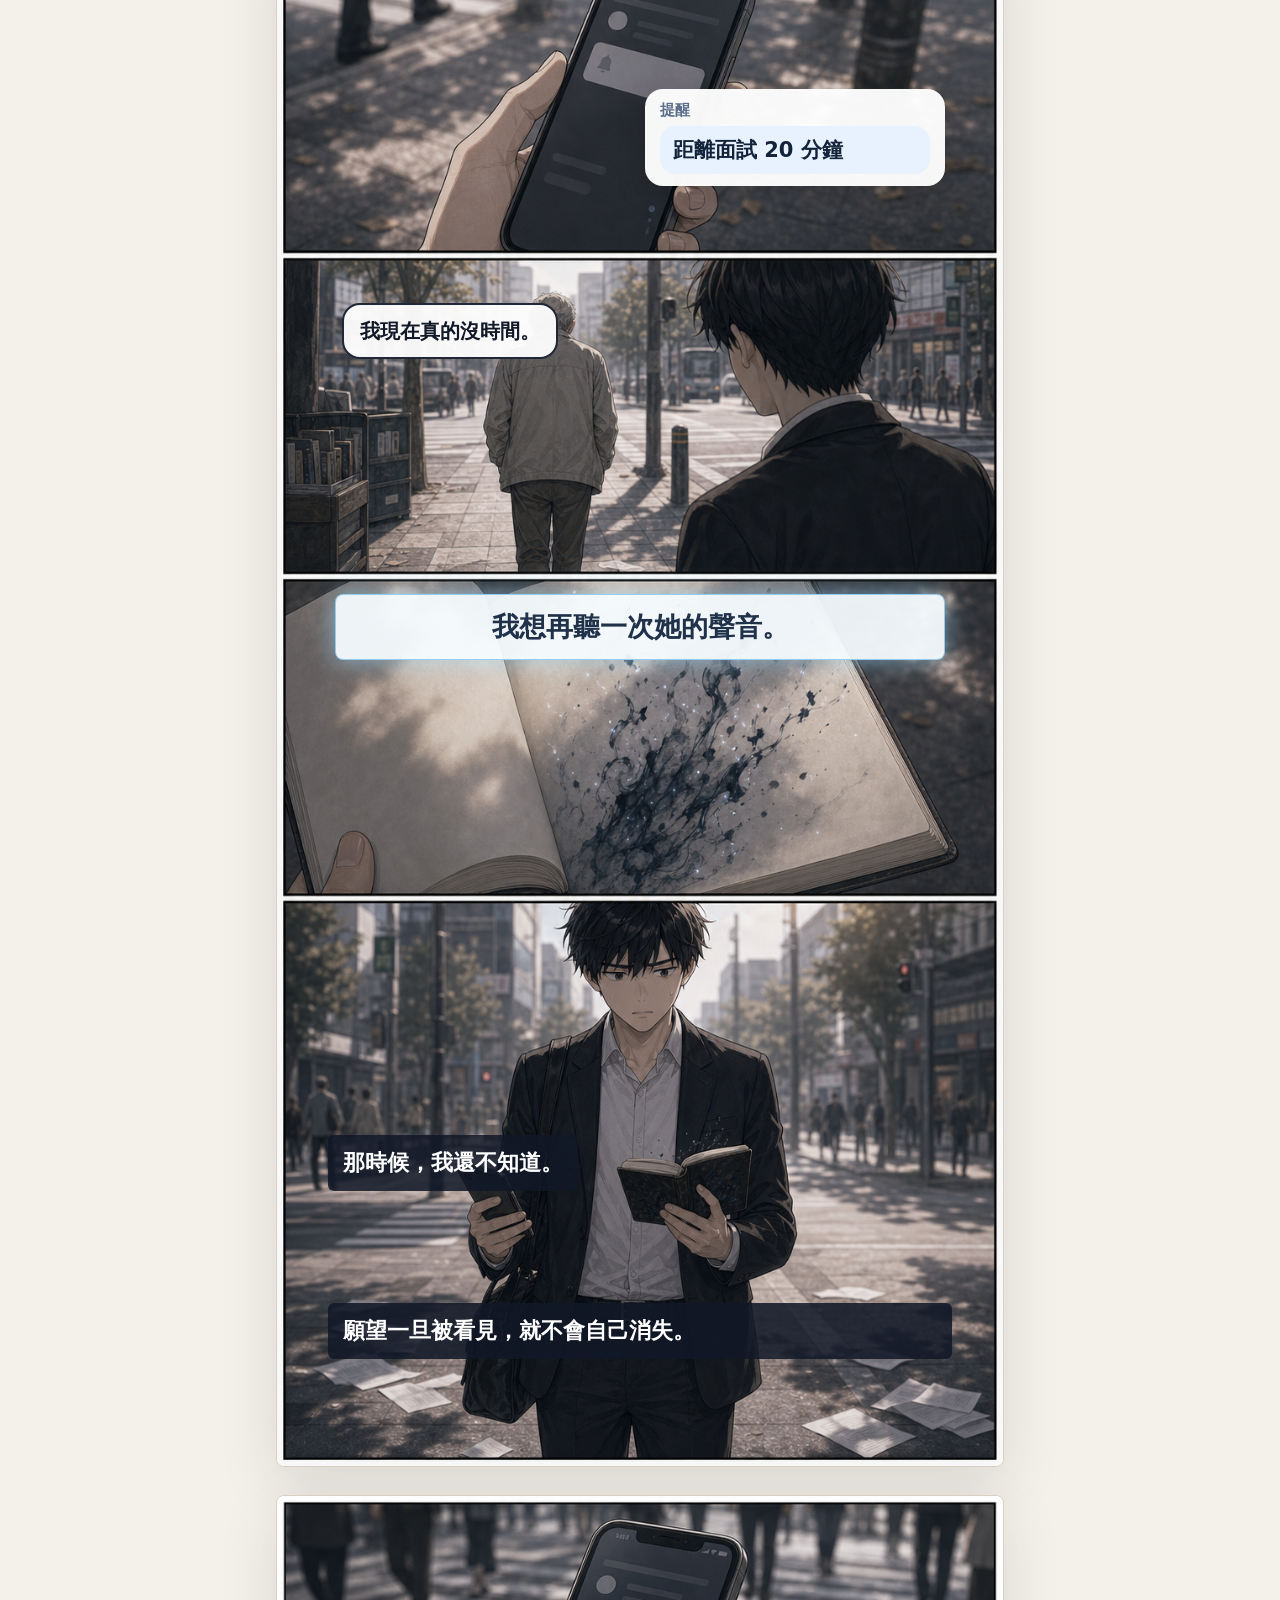
==== commit e3098afc: "Complete episode 1 with pages 11-20" ====
--- a/index.html
+++ b/index.html
@@ -22,7 +22,7 @@
     <section class="title-card">
       <p>Episode 01</p>
       <h2>備忘錄上的陌生願望</h2>
-      <span>10 頁試讀完成品 V1</span>
+      <span>第 1 話完整完成品 V1｜20 頁</span>
     </section>
 
     <article class="comic-page p1">
@@ -110,9 +110,92 @@
       <div class="caption c11">願望一旦被看見，就不會自己消失。</div>
     </article>
 
+    <article class="comic-page p11">
+      <img src="./assets/page-11-visual-v1.png" alt="Page 11">
+      <div class="phone-alert p11-alert">
+        <b>提醒</b>
+        <span>距離面試 18 分鐘</span>
+      </div>
+      <div class="bubble b10">等一下！</div>
+      <div class="caption c12">我明明知道，自己快來不及了。</div>
+    </article>
+
+    <article class="comic-page p12">
+      <img src="./assets/page-12-visual-v1.png" alt="Page 12">
+      <div class="bubble b11">剛才那張照片，是很重要的人嗎？</div>
+      <div class="bubble b12">她是我太太。已經走了三年了。</div>
+      <div class="caption c13">他說得很輕，像怕驚動什麼。</div>
+    </article>
+
+    <article class="comic-page p13">
+      <img src="./assets/page-13-visual-v1.png" alt="Page 13">
+      <div class="caption c14">老先生家裡，時間像停在某一天。</div>
+      <div class="bubble b13">她以前最愛把聲音錄下來，說怕我忘記。</div>
+      <div class="caption c15">忘記。那兩個字，又刺了我一下。</div>
+    </article>
+
+    <article class="comic-page p14">
+      <img src="./assets/page-14-visual-v1.png" alt="Page 14">
+      <div class="bubble b14">應該就是這一卷。</div>
+      <div class="sound s2">喀。</div>
+      <div class="caption c16">機器沒有聲音。</div>
+      <div class="bubble b15">沒關係，也許本來就該這樣。</div>
+    </article>
+
+    <article class="comic-page p15">
+      <img src="./assets/page-15-visual-v1.png" alt="Page 15">
+      <div class="bubble b16">等我一下，我試試看。</div>
+      <div class="caption c17">我不知道自己為什麼這麼急。</div>
+      <div class="caption c18">也許是因為，那句願望還在我腦子裡發亮。</div>
+    </article>
+
+    <article class="comic-page p16">
+      <img src="./assets/page-16-visual-v1.png" alt="Page 16">
+      <div class="voice v1">「今天也要記得吃飯喔。」</div>
+      <div class="caption c19">錄音裡的聲音，很普通。</div>
+      <div class="caption c20">普通到像她只是去了隔壁房間。</div>
+    </article>
+
+    <article class="comic-page p17">
+      <img src="./assets/page-17-visual-v1.png" alt="Page 17">
+      <div class="wish-text w3">我想再聽一次她的聲音。</div>
+      <div class="caption c21">字跡慢慢淡掉。</div>
+      <div class="bubble b17">咦？</div>
+      <div class="caption c22">同時，有什麼東西從我身上被抽走了。</div>
+    </article>
+
+    <article class="comic-page p18">
+      <img src="./assets/page-18-visual-v1.png" alt="Page 18">
+      <div class="message-thread p18-message">
+        <div class="message-name">若音</div>
+        <div class="message-bubble">今天面試加油。</div>
+        <div class="message-time">08:12</div>
+      </div>
+      <div class="caption c23">這個名字，我看得懂。</div>
+      <div class="caption c24">可是那份熟悉感，不見了。</div>
+    </article>
+
+    <article class="comic-page p19">
+      <img src="./assets/page-19-visual-v1.png" alt="Page 19">
+      <div class="phone-alert p19-alert">
+        <b>提醒</b>
+        <span>面試時間已過</span>
+      </div>
+      <div class="caption c25">我錯過了面試。</div>
+      <div class="caption c26">也錯過了自己原本應該記得的一件事。</div>
+    </article>
+
+    <article class="comic-page p20">
+      <img src="./assets/page-20-visual-v1.png" alt="Page 20">
+      <div class="bubble b18">若音……是誰？</div>
+      <div class="caption c27">備忘錄翻到新的一頁。</div>
+      <div class="wish-text w4">下一個願望，正在等待被看見。</div>
+      <div class="caption c28">而我，開始害怕自己真的會忘記。</div>
+    </article>
+
     <section class="end-card">
-      <p>To be continued</p>
-      <h2>林澈的第一個選擇，從這一頁開始。</h2>
+      <p>Episode 01 End</p>
+      <h2>第一個願望完成了。第一段記憶，也消失了。</h2>
       <a class="episode-link" href="./episode-02.html">閱讀第 2 話</a>
     </section>
   </main>
--- a/episode-01-reader.css
+++ b/episode-01-reader.css
@@ -277,6 +277,73 @@
 .p10 .c10 { left: 7%; bottom: 18%; }
 .p10 .c11 { bottom: 7%; left: 7%; right: 7%; }
 
+.p11 .p11-alert { right: 8%; top: 10%; width: min(300px, 70%); }
+.p11 .b10 { left: 9%; top: 34%; }
+.p11 .c12 { bottom: 8%; left: 7%; right: 7%; }
+
+.p12 .b11 { left: 7%; top: 12%; max-width: 360px; }
+.p12 .b12 { right: 7%; top: 44%; max-width: 340px; }
+.p12 .c13 { bottom: 8%; left: 7%; right: 7%; }
+
+.p13 .c14 { left: 7%; top: 8%; right: 7%; }
+.p13 .b13 { right: 7%; top: 38%; max-width: 360px; }
+.p13 .c15 { bottom: 8%; left: 7%; right: 7%; }
+
+.p14 .b14 { left: 7%; top: 12%; }
+.p14 .s2 {
+  background: rgba(17, 24, 39, 0.86);
+  border-radius: 999px;
+  color: white;
+  font-size: clamp(22px, 5vw, 42px);
+  font-weight: 900;
+  left: 46%;
+  padding: 10px 18px;
+  position: absolute;
+  top: 36%;
+  z-index: 2;
+}
+.p14 .c16 { left: 7%; top: 50%; }
+.p14 .b15 { bottom: 8%; right: 7%; max-width: 360px; }
+
+.p15 .b16 { left: 7%; top: 12%; }
+.p15 .c17 { left: 7%; top: 46%; right: 7%; }
+.p15 .c18 { bottom: 8%; left: 7%; right: 7%; }
+
+.voice {
+  background: rgba(246, 252, 255, 0.95);
+  border: 1px solid rgba(122, 195, 235, 0.8);
+  border-radius: 999px;
+  box-shadow: 0 0 26px rgba(161, 221, 255, 0.65);
+  color: #20314a;
+  font-size: clamp(18px, 3vw, 28px);
+  font-weight: 900;
+  line-height: 1.35;
+  padding: 14px 20px;
+  position: absolute;
+  z-index: 2;
+}
+.p16 .v1 { left: 8%; right: 8%; top: 12%; text-align: center; }
+.p16 .c19 { left: 7%; top: 50%; }
+.p16 .c20 { bottom: 8%; left: 7%; right: 7%; }
+
+.p17 .w3 { left: 8%; right: 8%; top: 12%; text-align: center; }
+.p17 .c21 { left: 7%; top: 42%; }
+.p17 .b17 { right: 9%; top: 55%; }
+.p17 .c22 { bottom: 8%; left: 7%; right: 7%; }
+
+.p18 .p18-message { left: 8%; top: 12%; width: min(330px, 70%); }
+.p18 .c23 { left: 7%; top: 48%; }
+.p18 .c24 { bottom: 8%; left: 7%; right: 7%; }
+
+.p19 .p19-alert { right: 8%; top: 10%; width: min(300px, 70%); }
+.p19 .c25 { left: 7%; top: 44%; }
+.p19 .c26 { bottom: 8%; left: 7%; right: 7%; }
+
+.p20 .b18 { left: 8%; top: 12%; }
+.p20 .c27 { left: 7%; top: 38%; }
+.p20 .w4 { left: 8%; right: 8%; top: 56%; text-align: center; }
+.p20 .c28 { bottom: 8%; left: 7%; right: 7%; }
+
 .end-card {
   margin-top: 36px;
 }
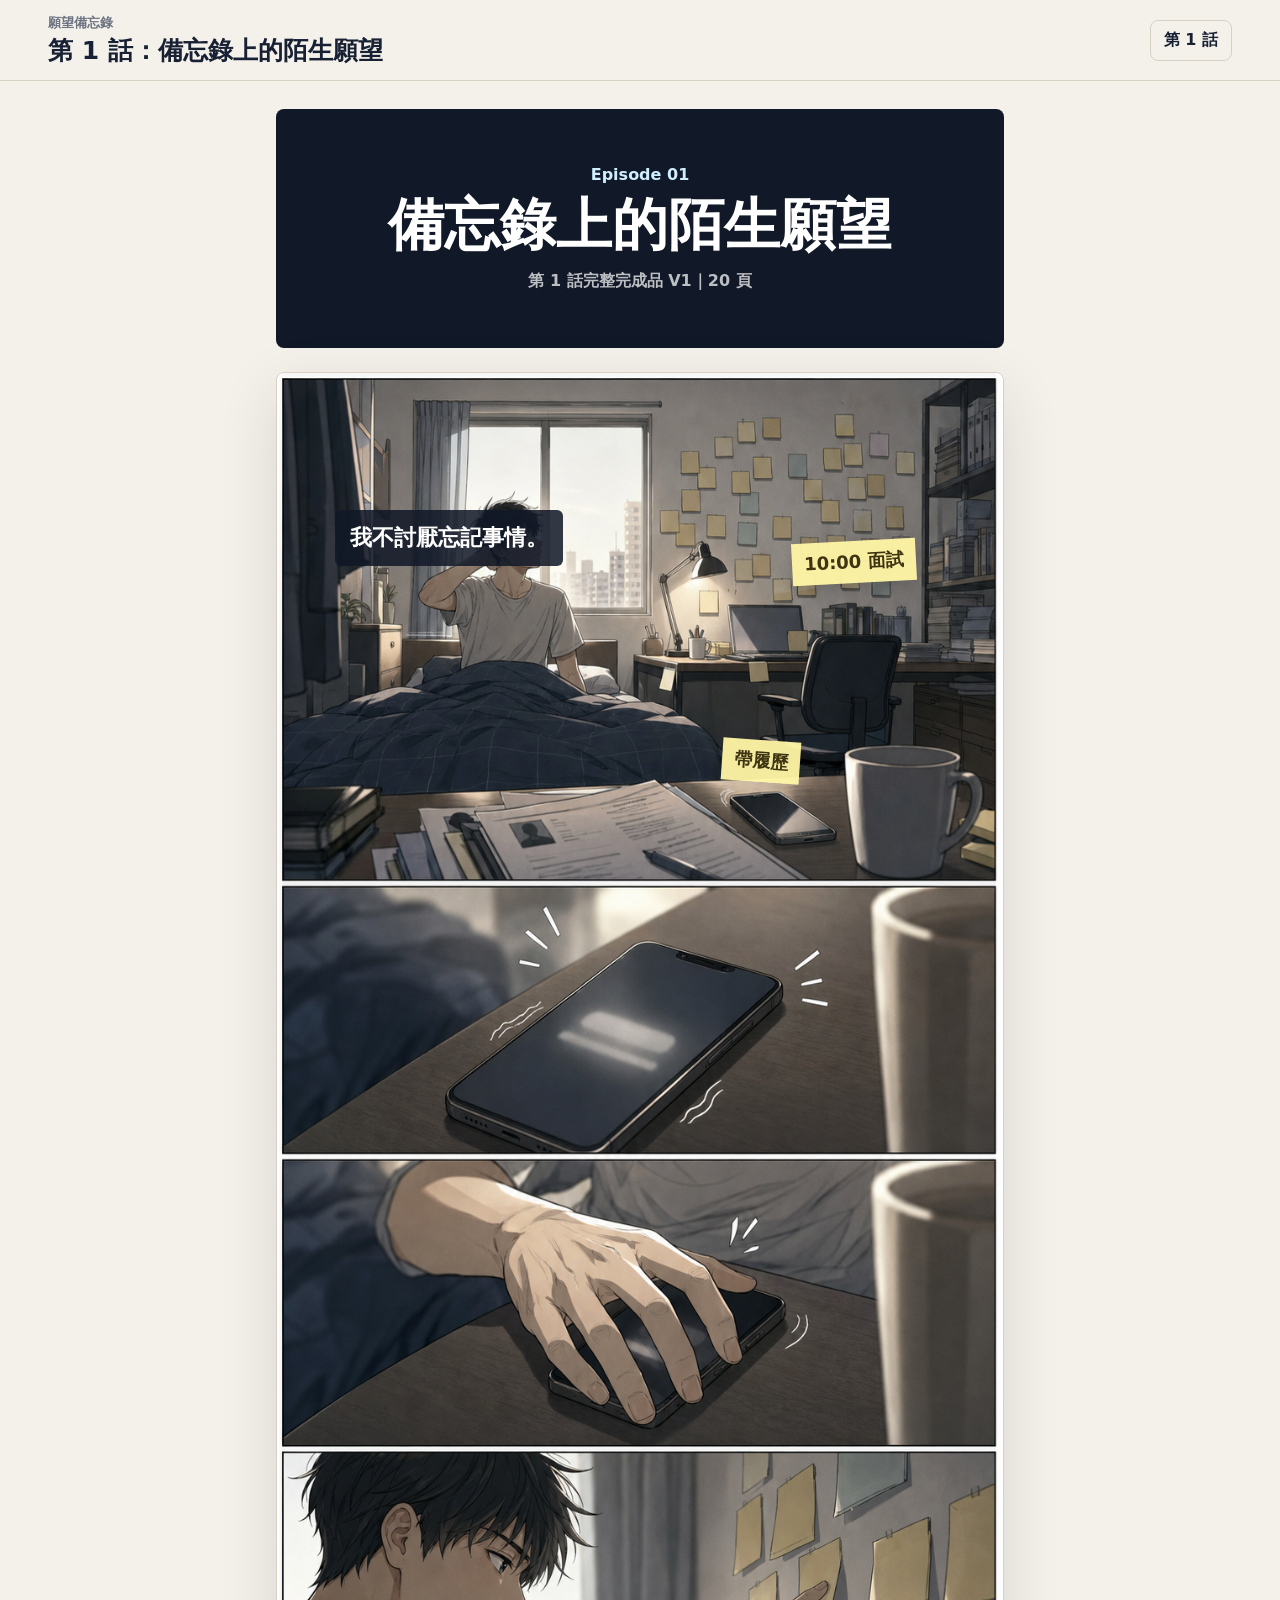
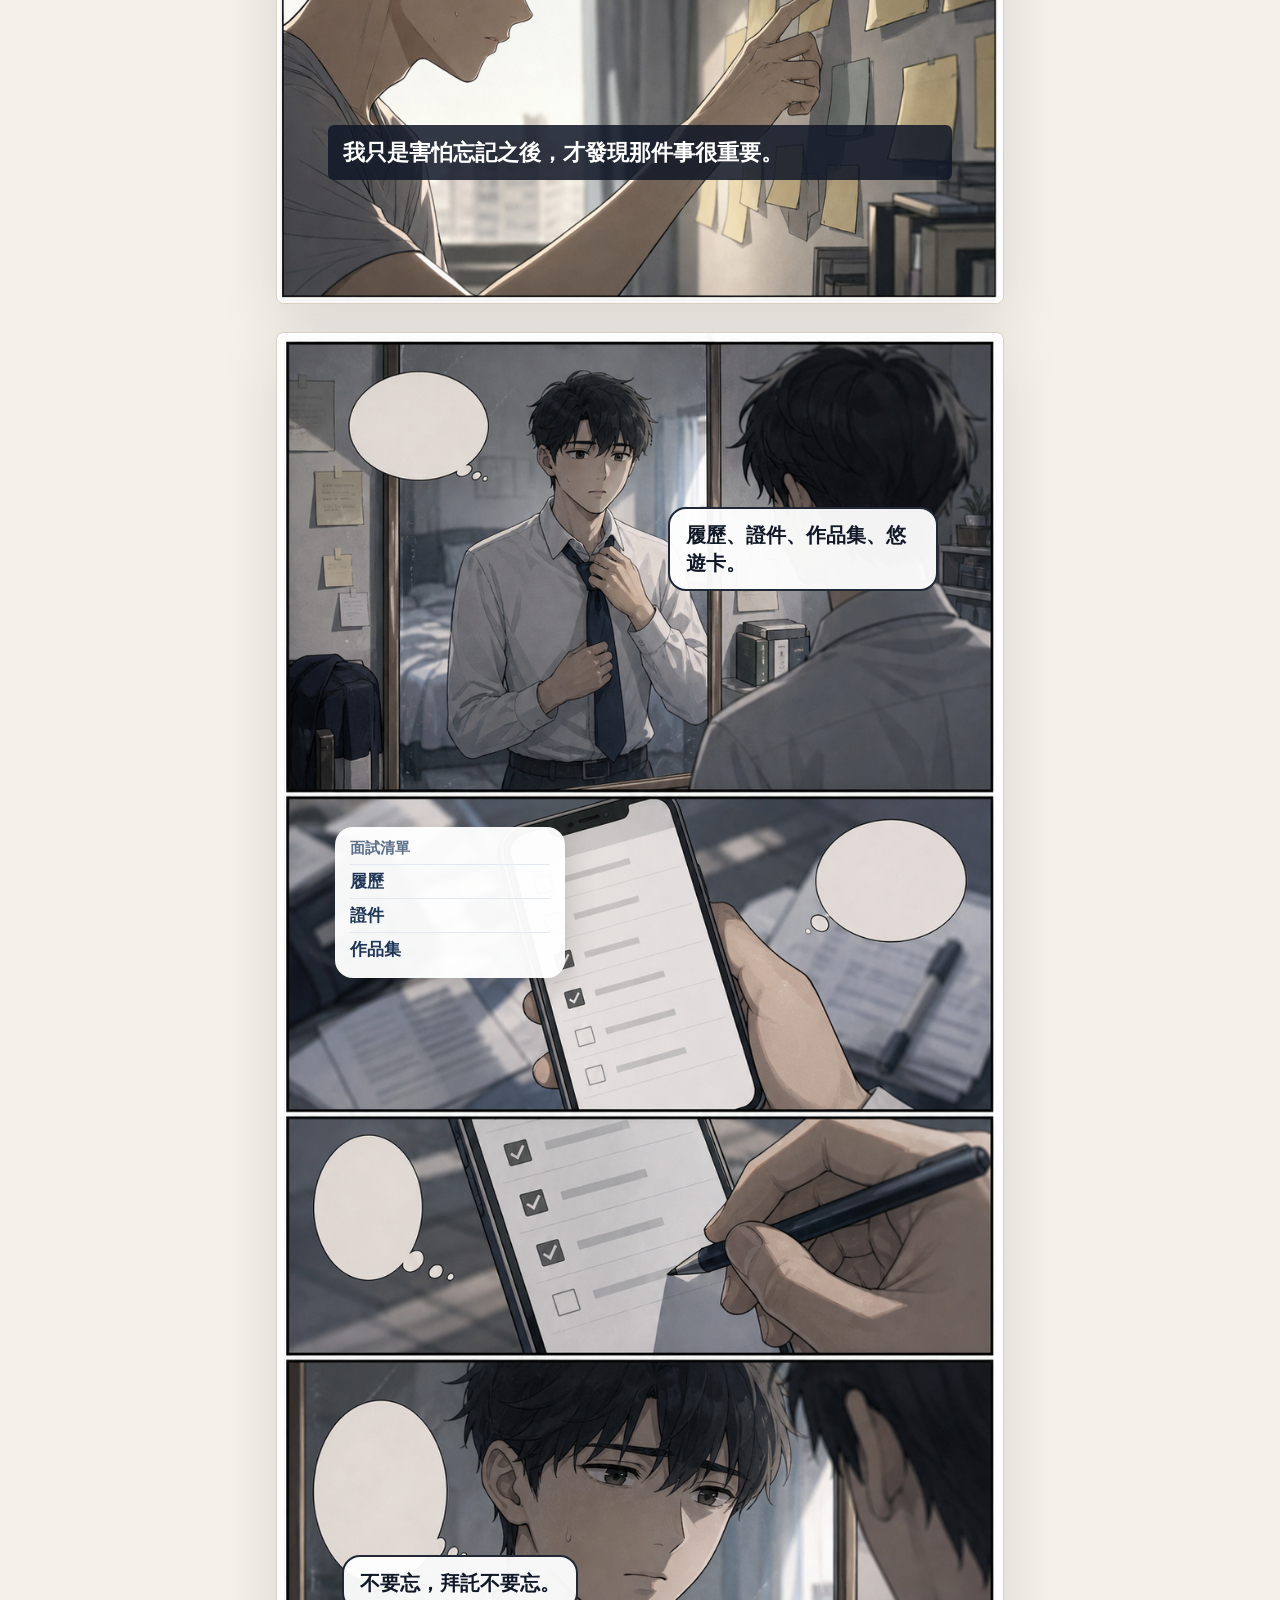
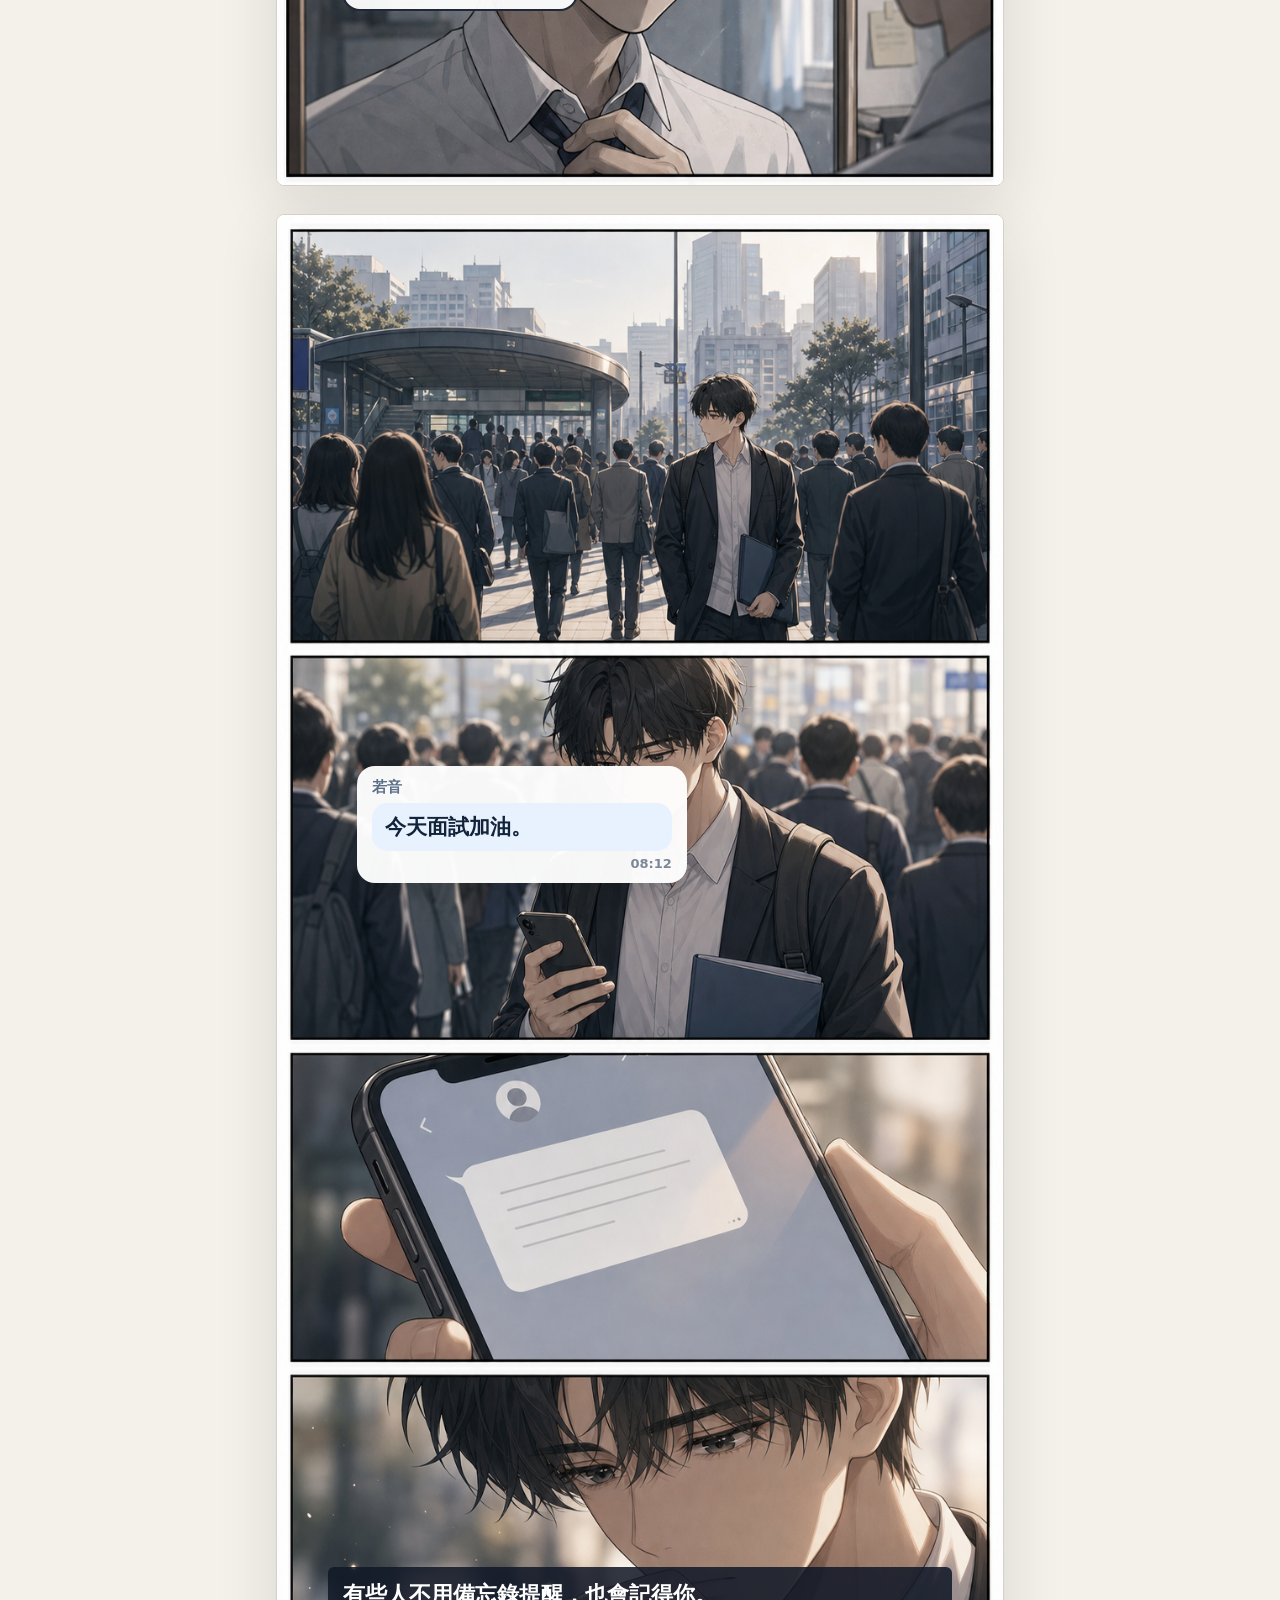
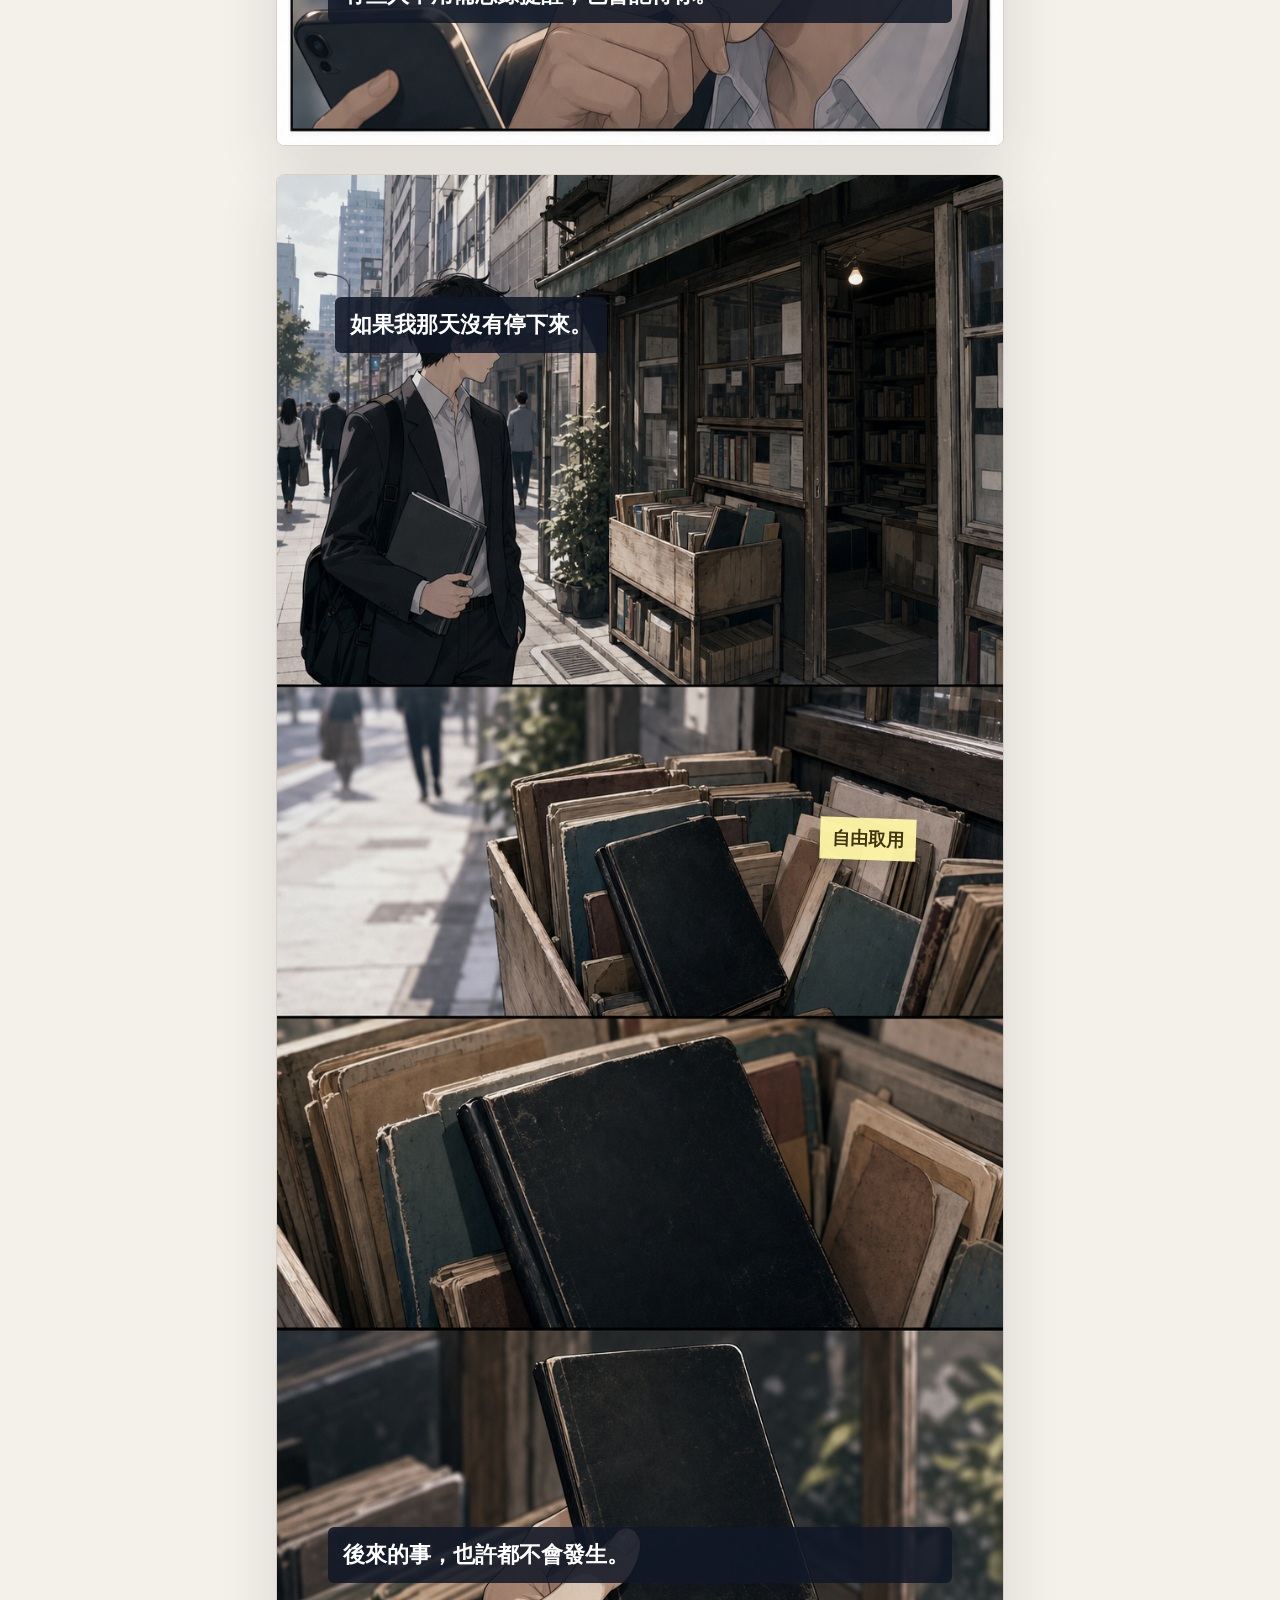
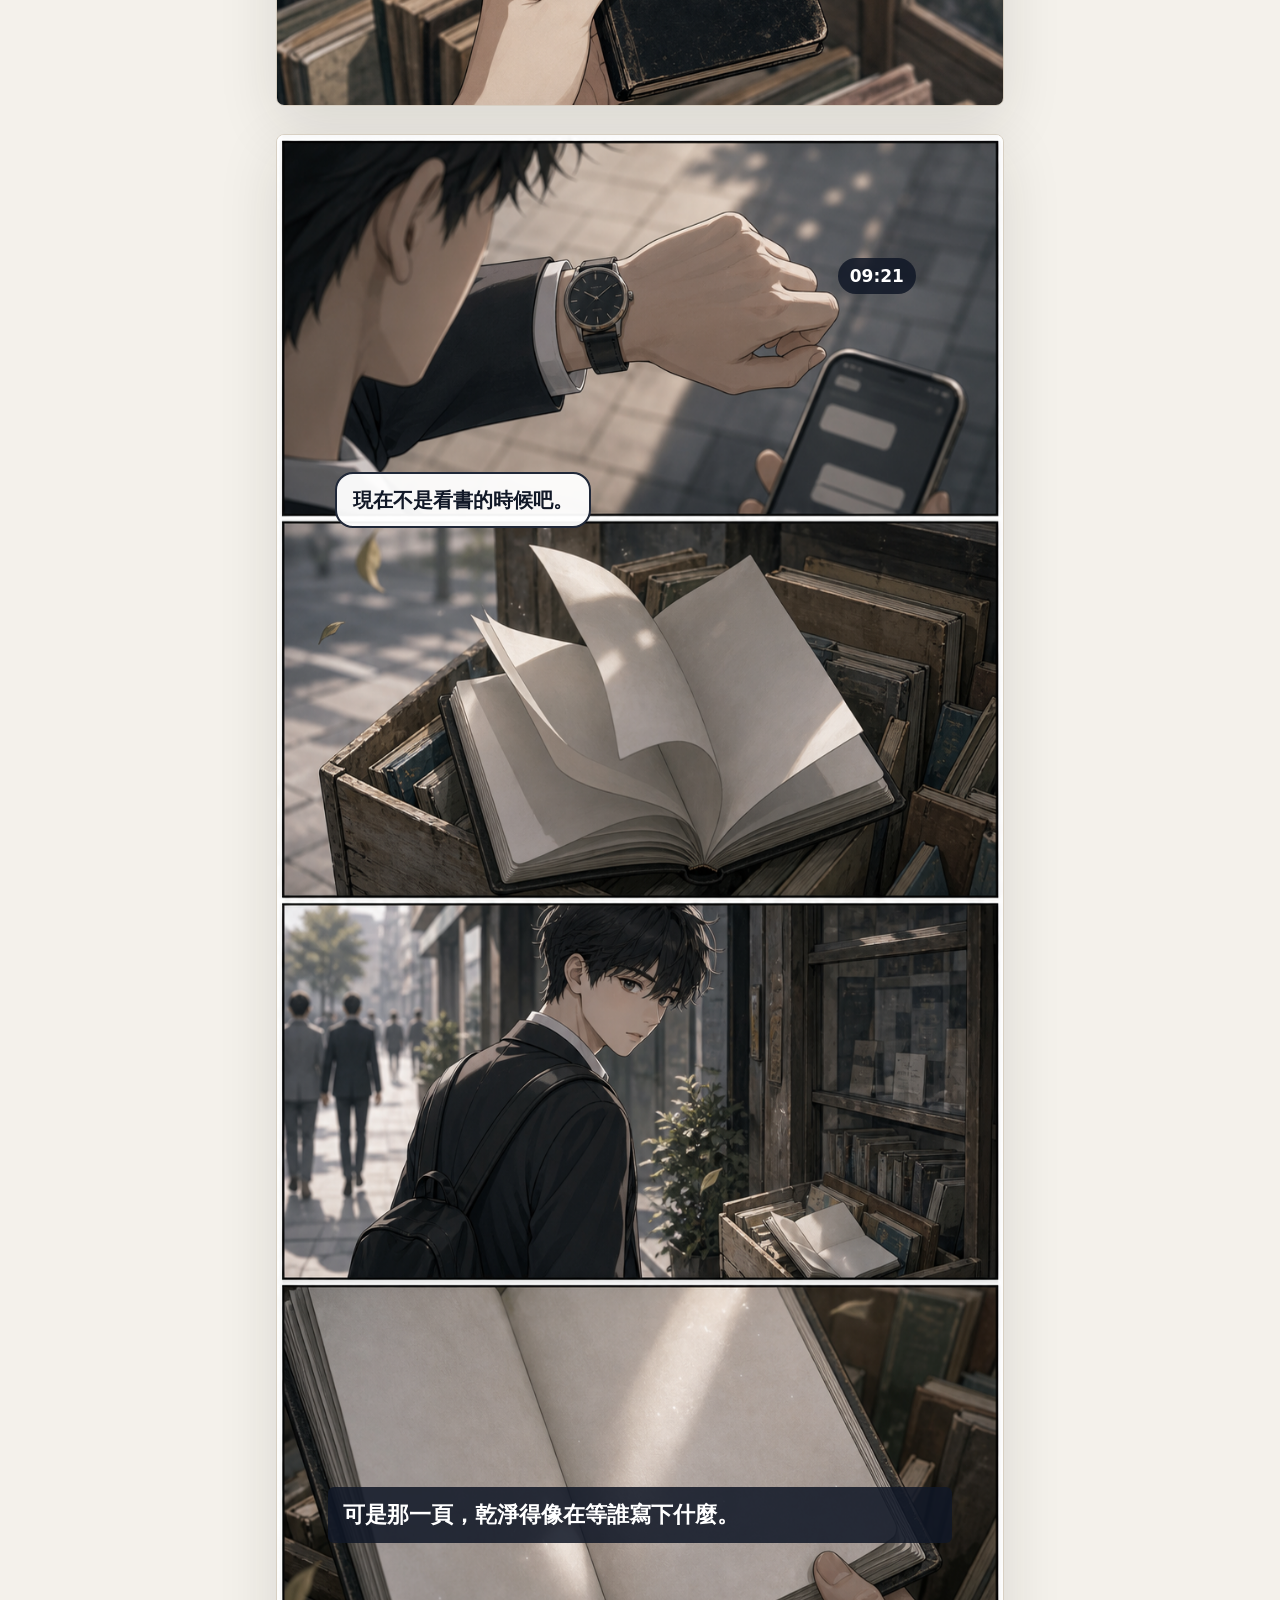
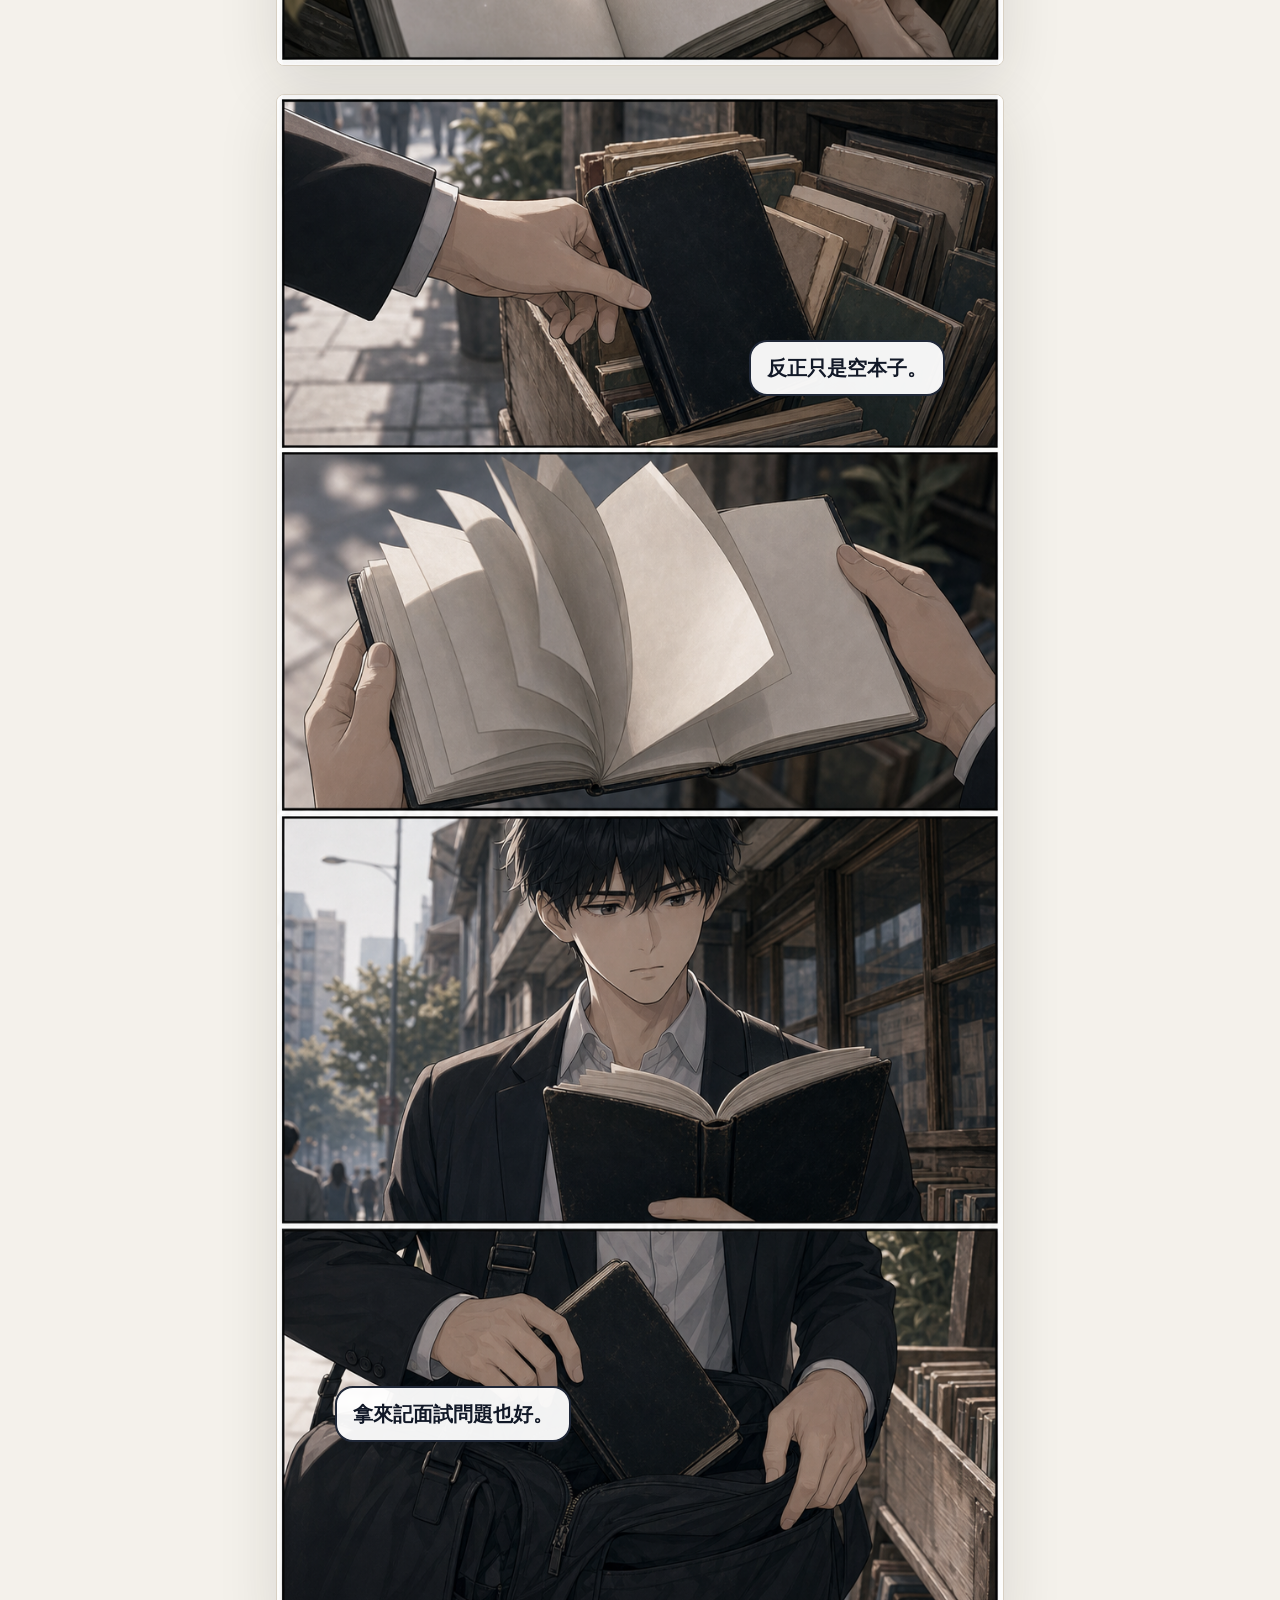
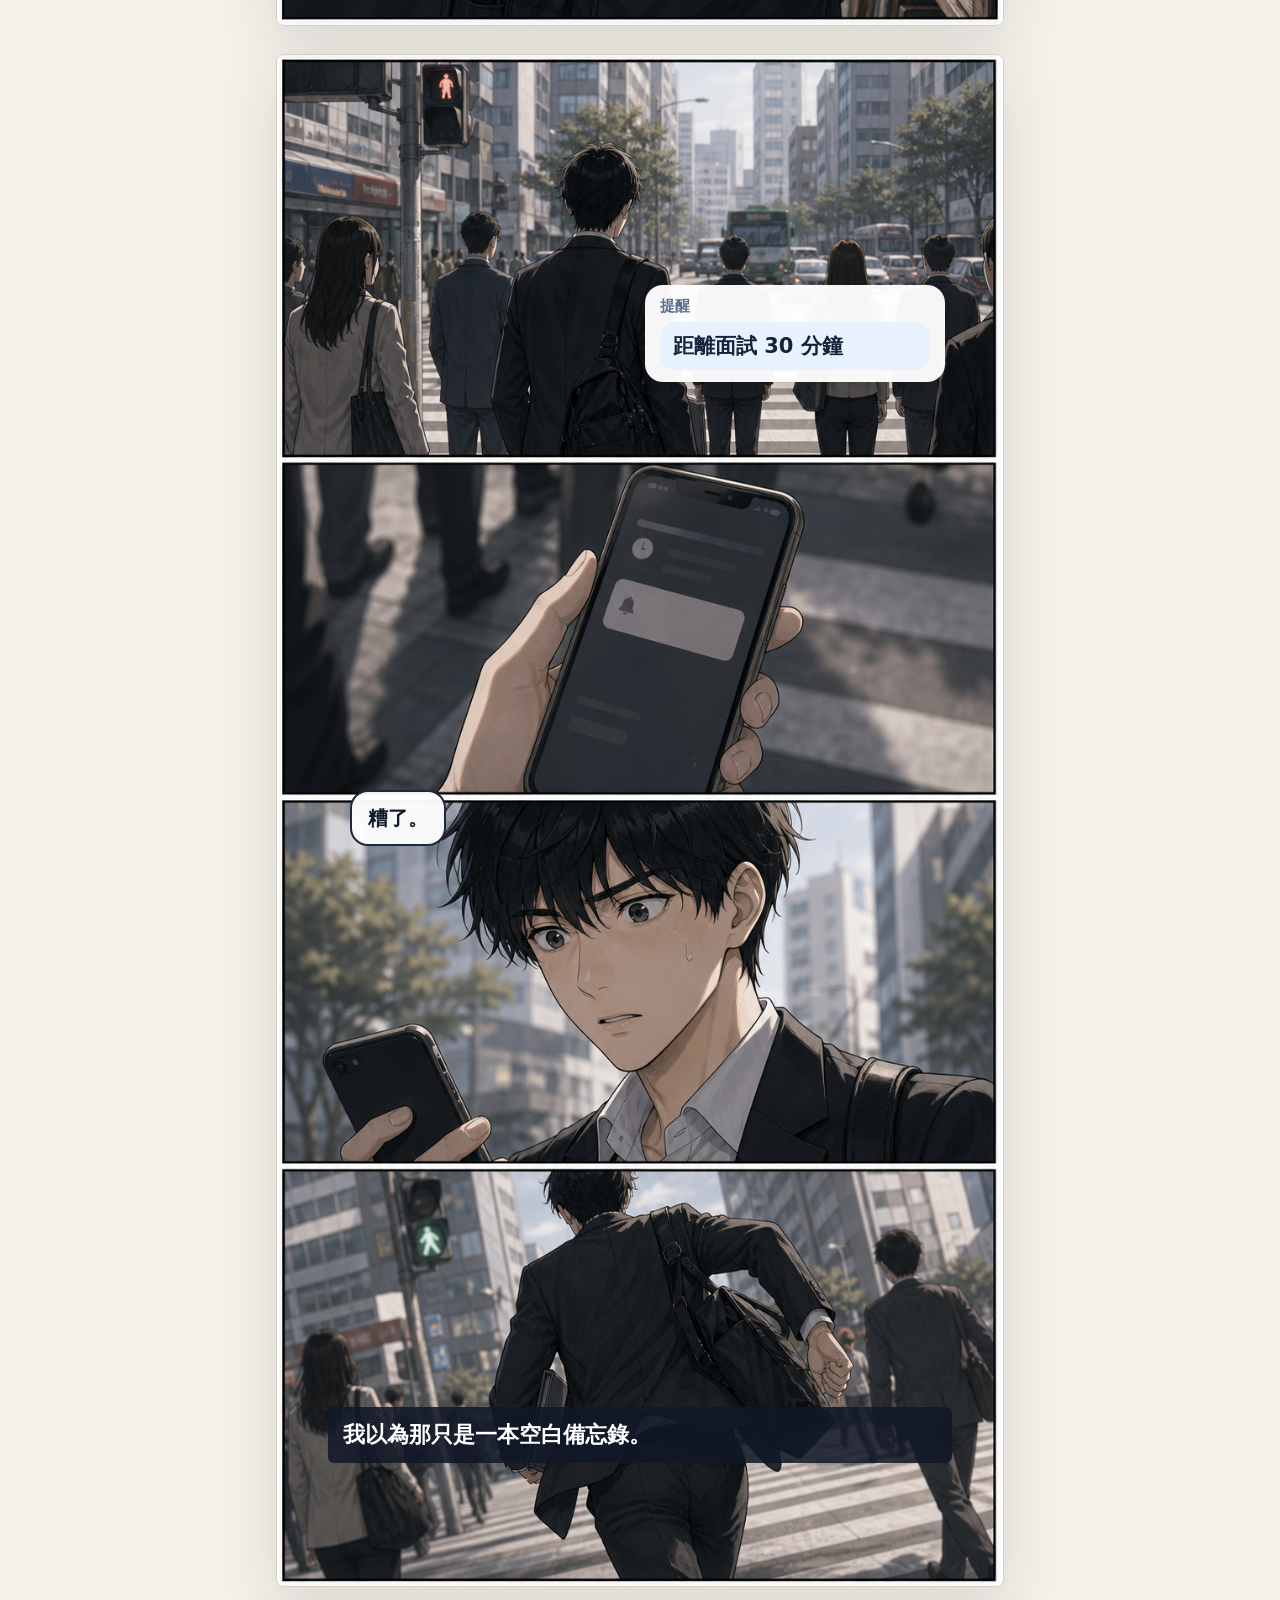
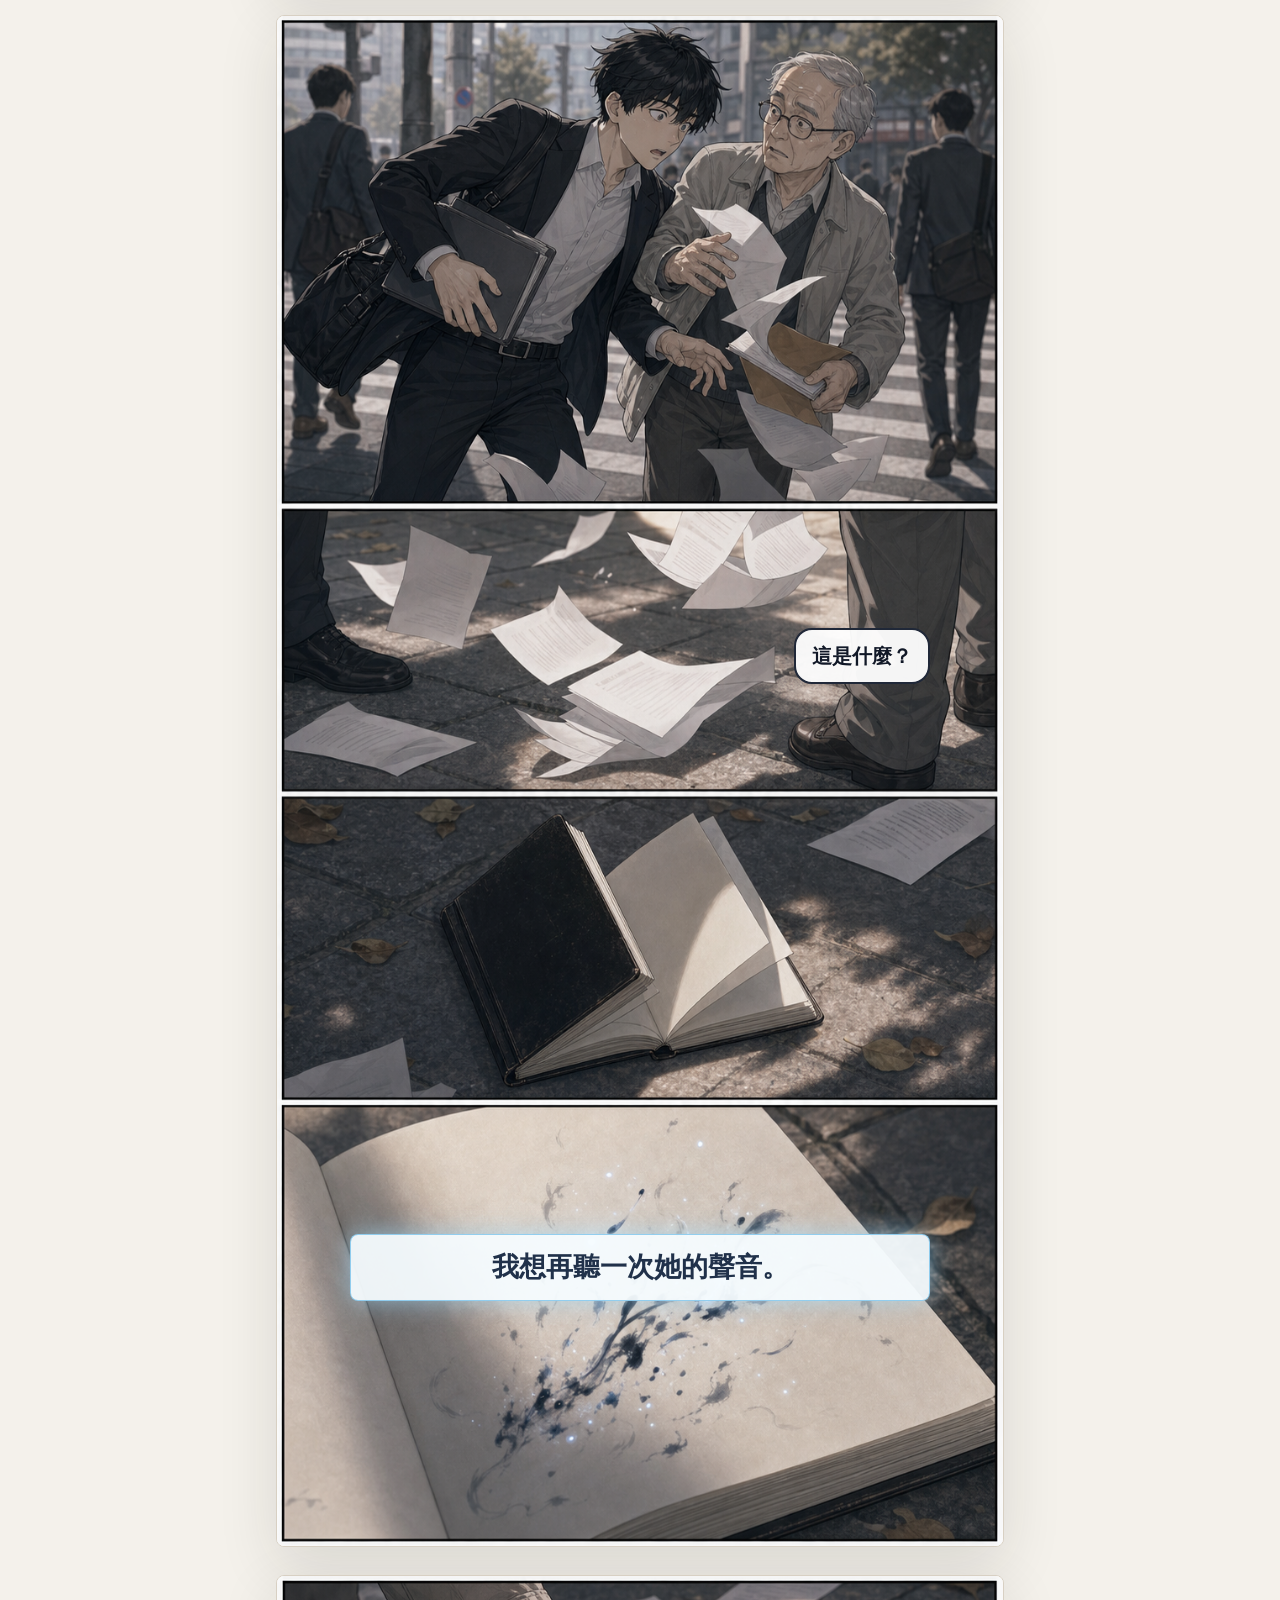
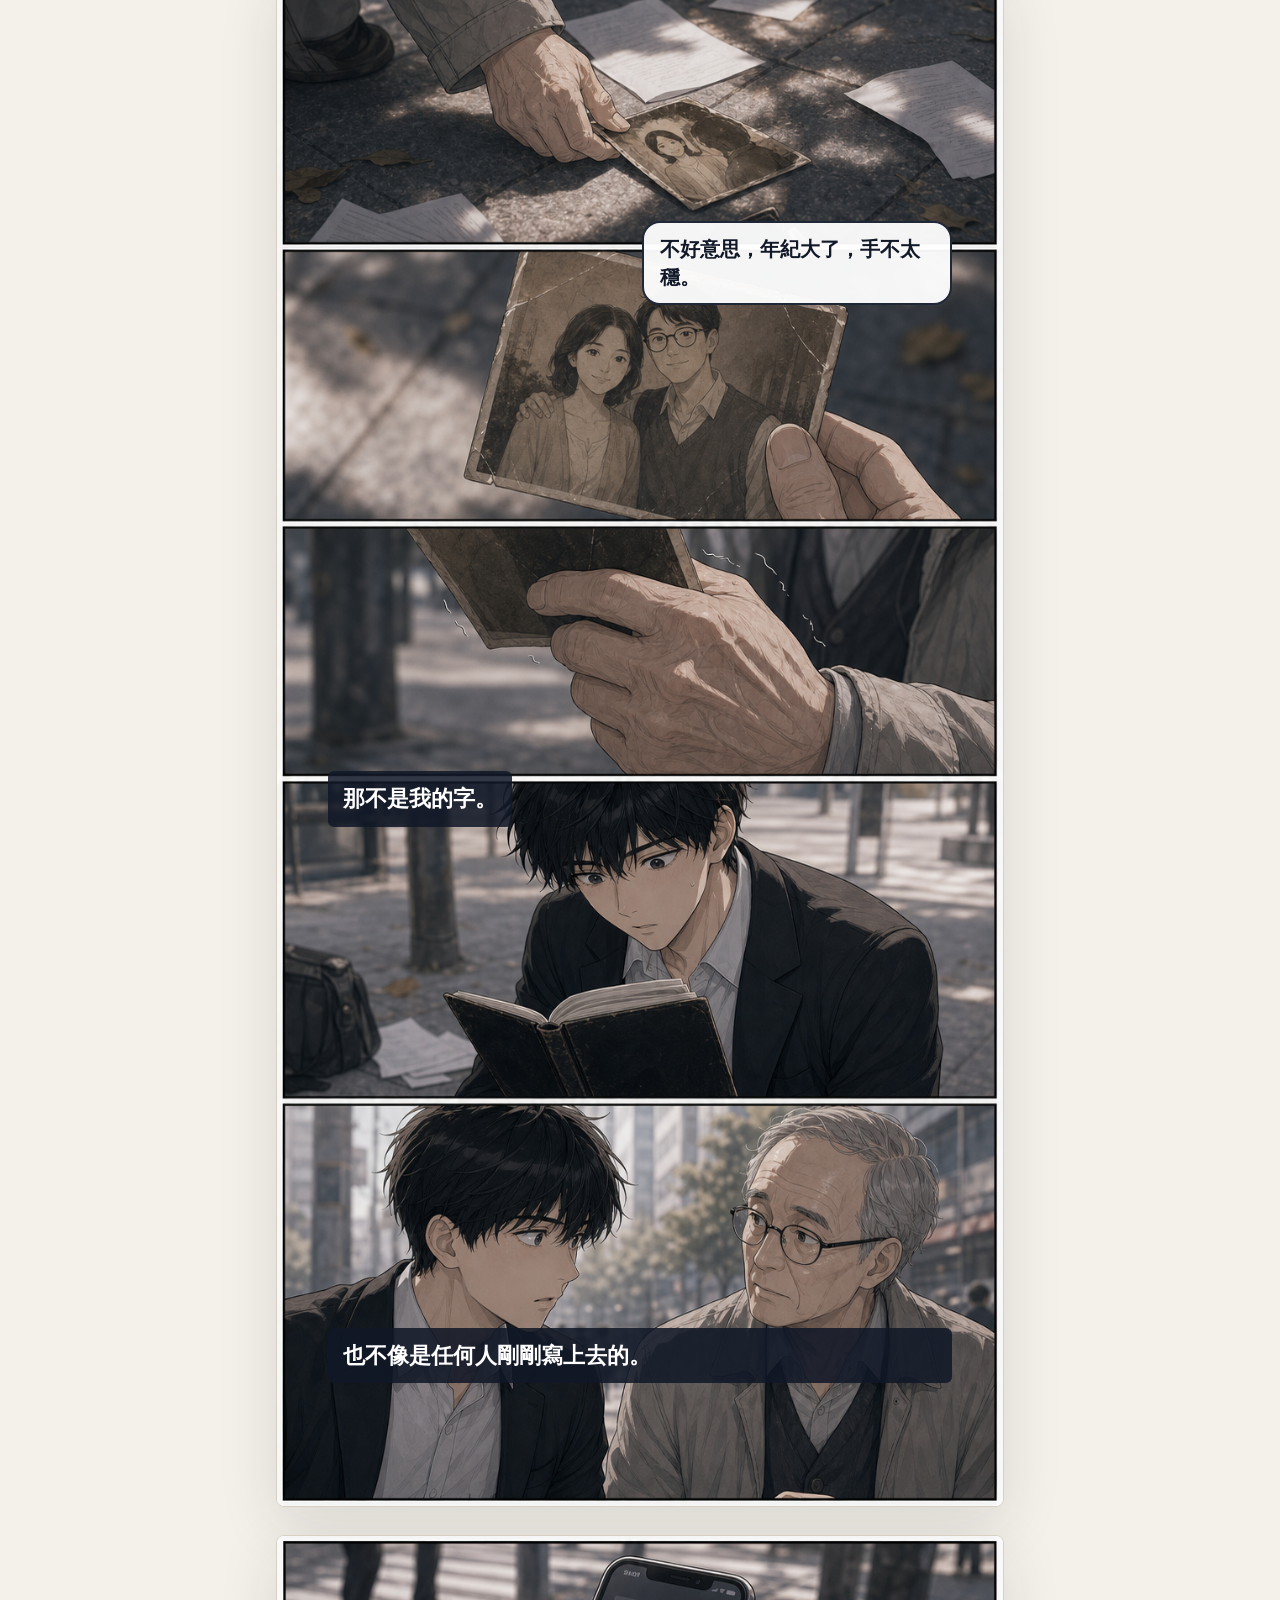
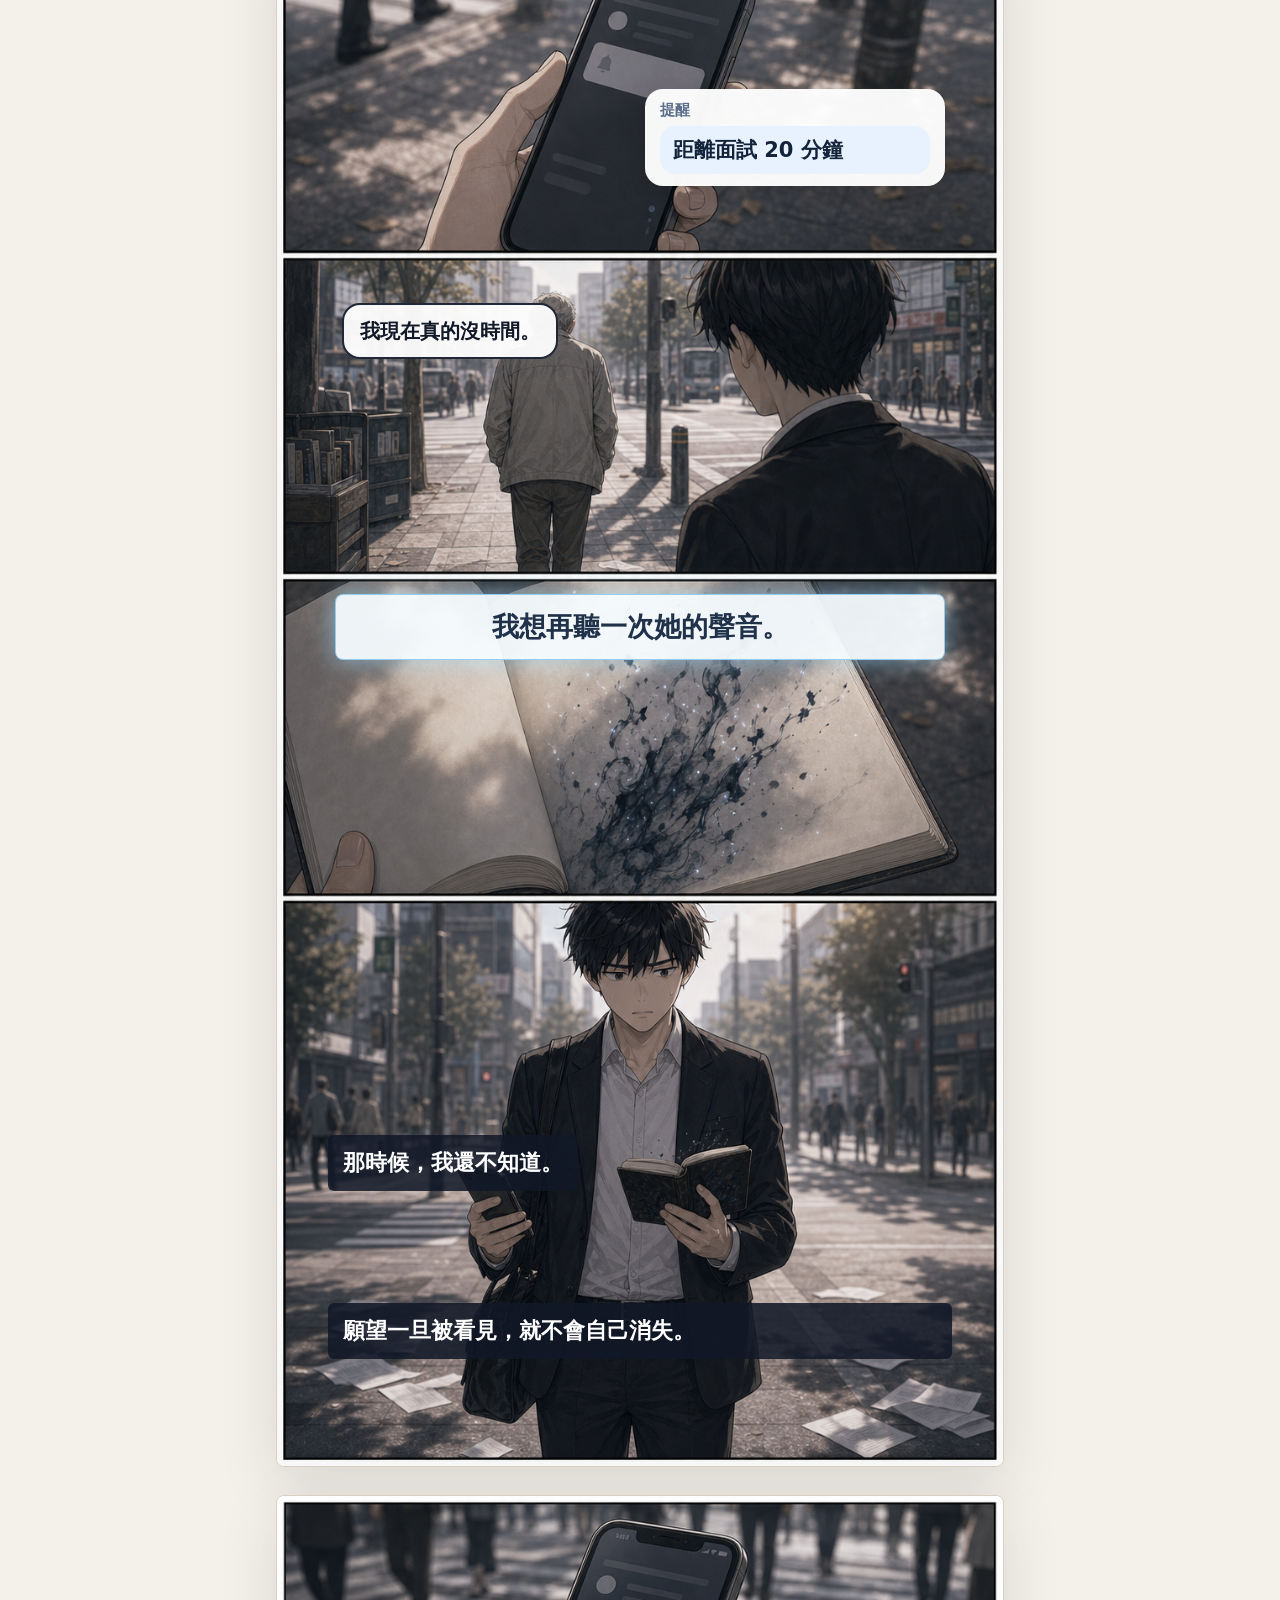
==== commit 5bb2c37b: "Remove unfinished episode 2 links" ====
--- a/index.html
+++ b/index.html
@@ -14,7 +14,6 @@
     </div>
     <nav class="reader-nav">
       <a href="./index.html">第 1 話</a>
-      <a href="./episode-02.html">第 2 話</a>
     </nav>
   </header>
 
@@ -196,7 +195,6 @@
     <section class="end-card">
       <p>Episode 01 End</p>
       <h2>第一個願望完成了。第一段記憶，也消失了。</h2>
-      <a class="episode-link" href="./episode-02.html">閱讀第 2 話</a>
     </section>
   </main>
 </body>
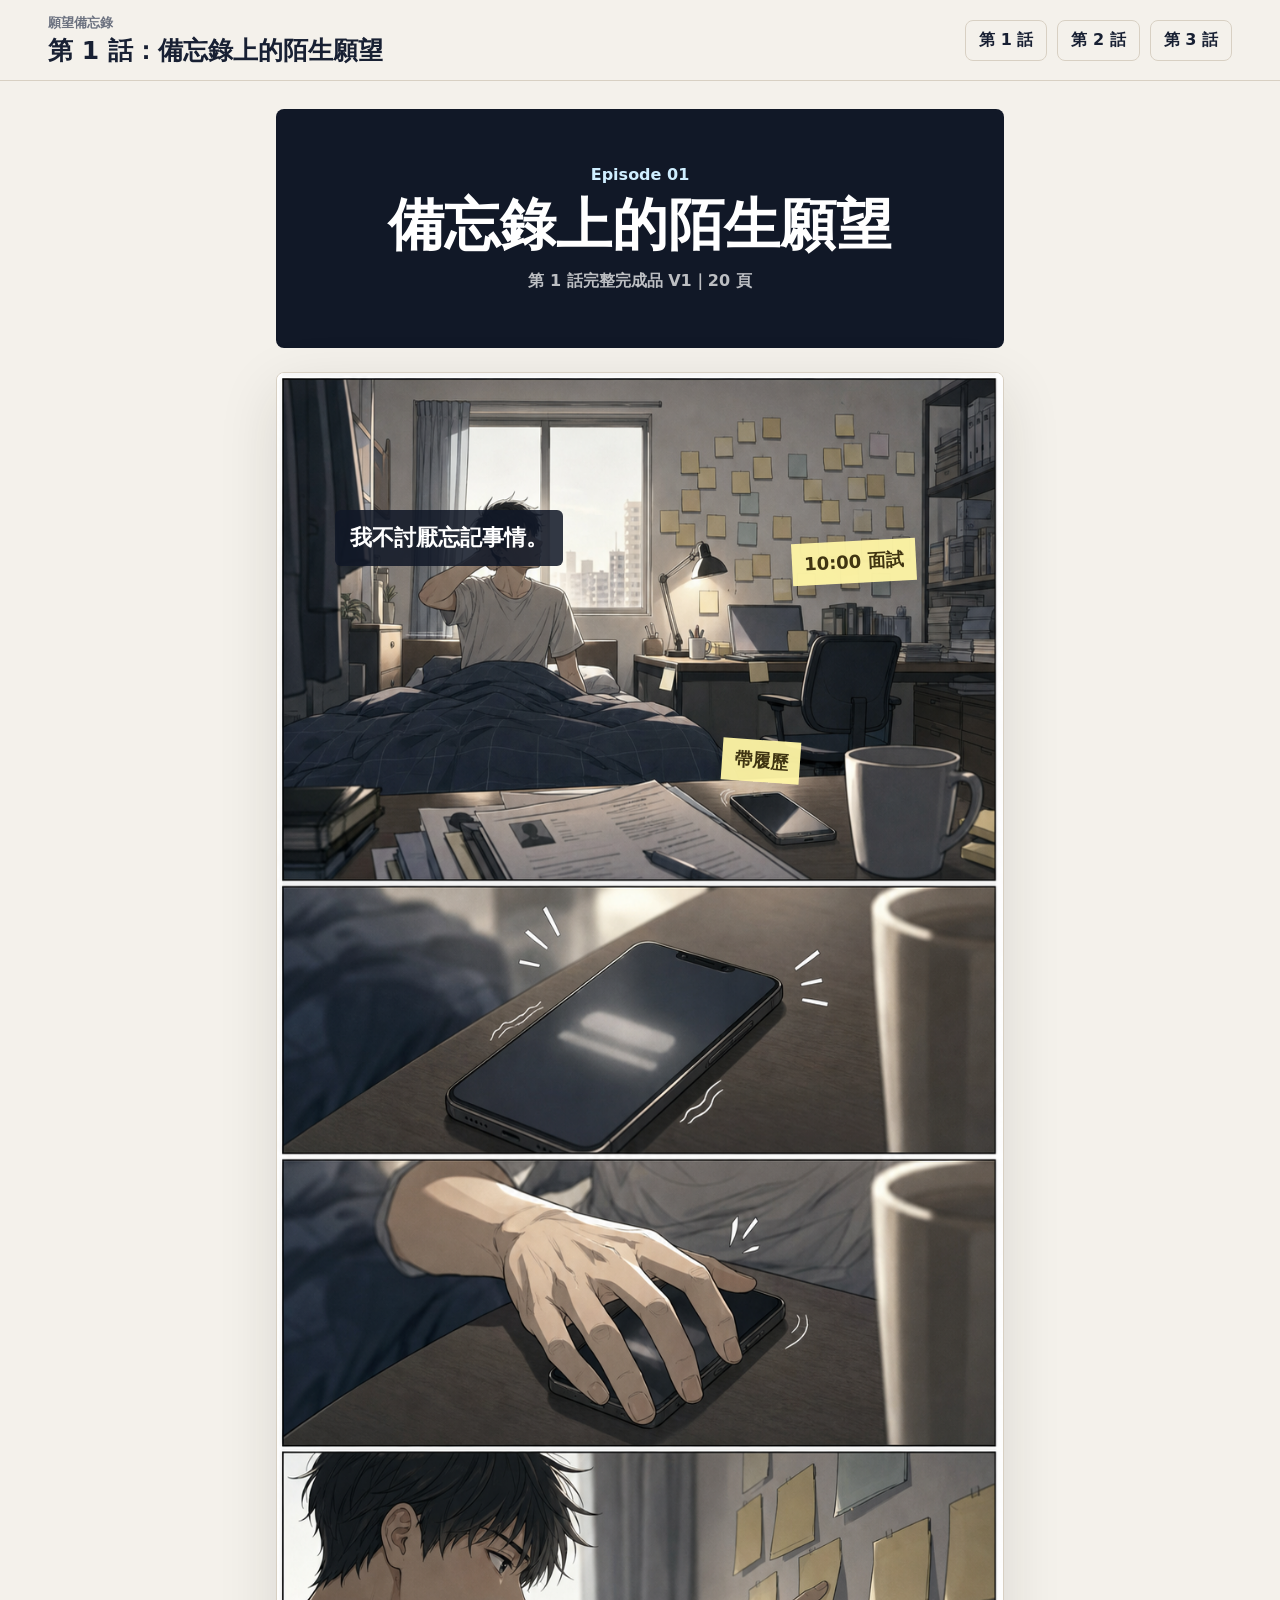
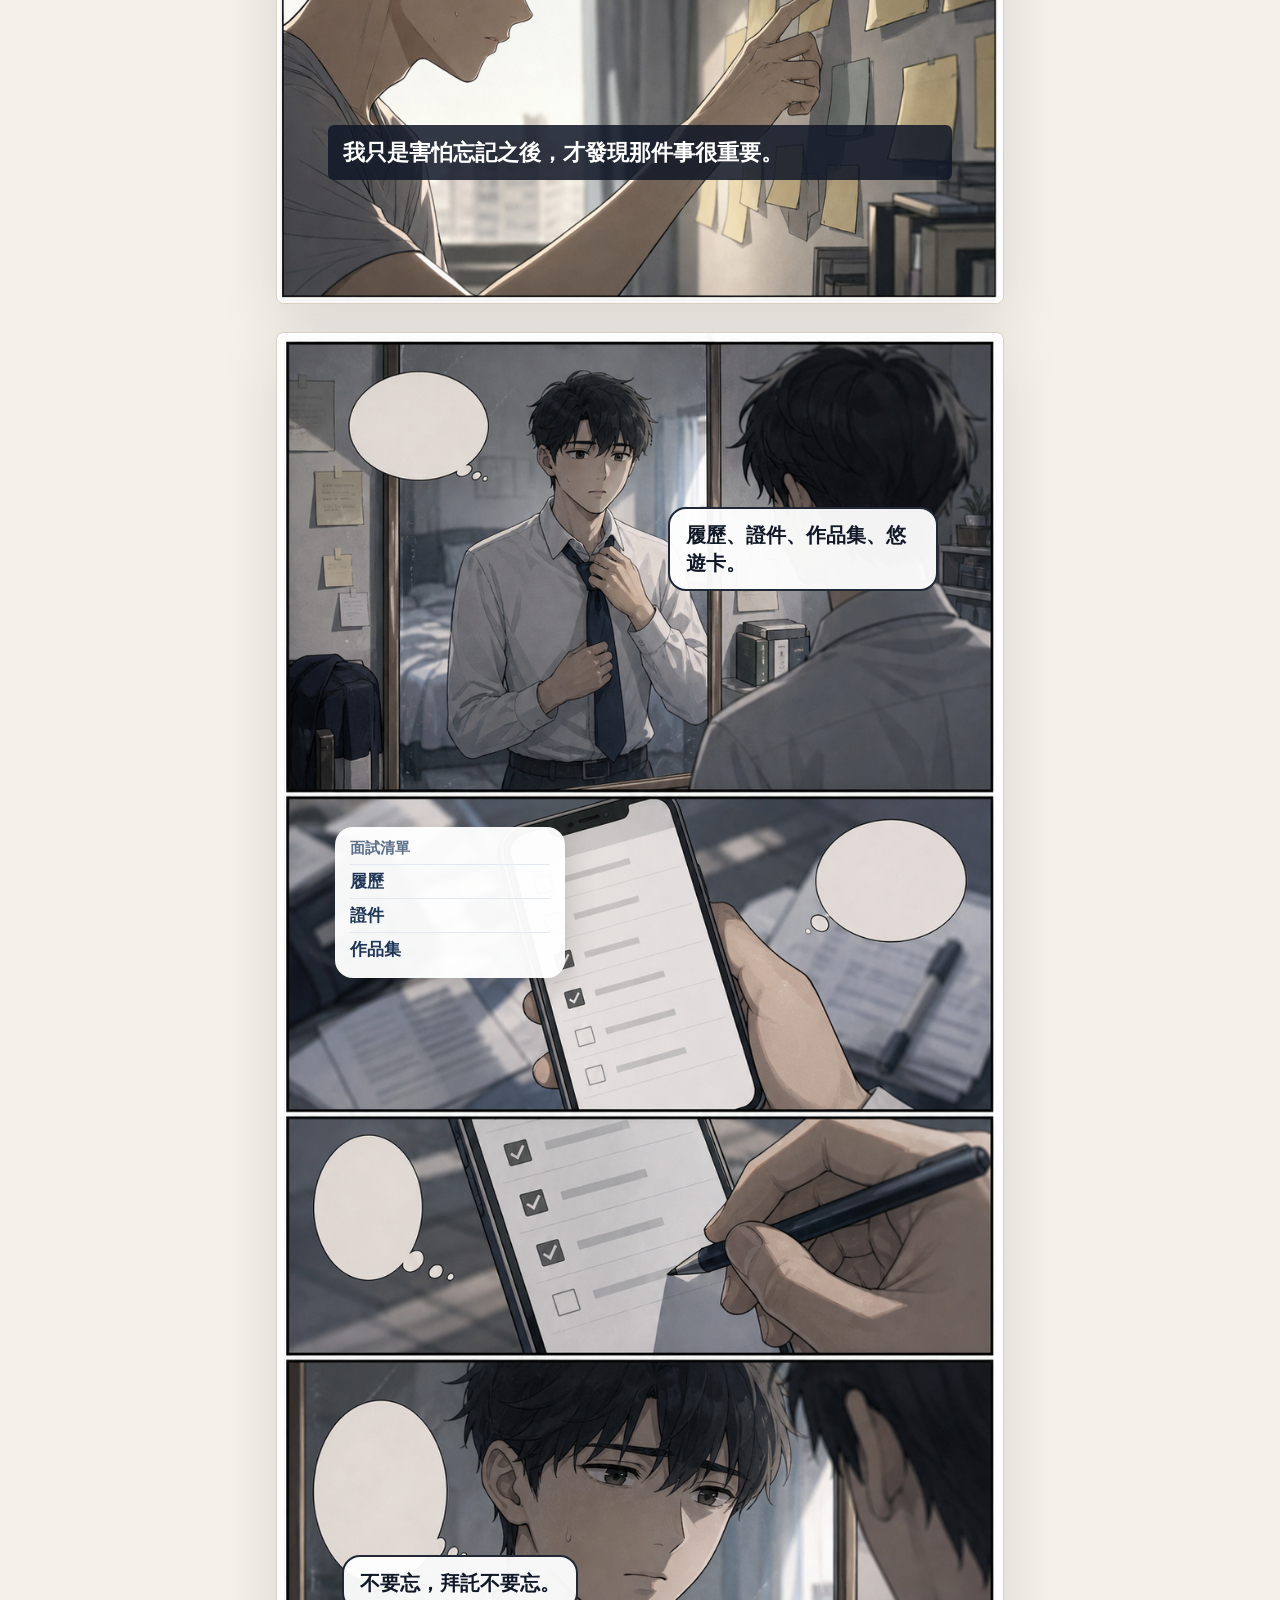
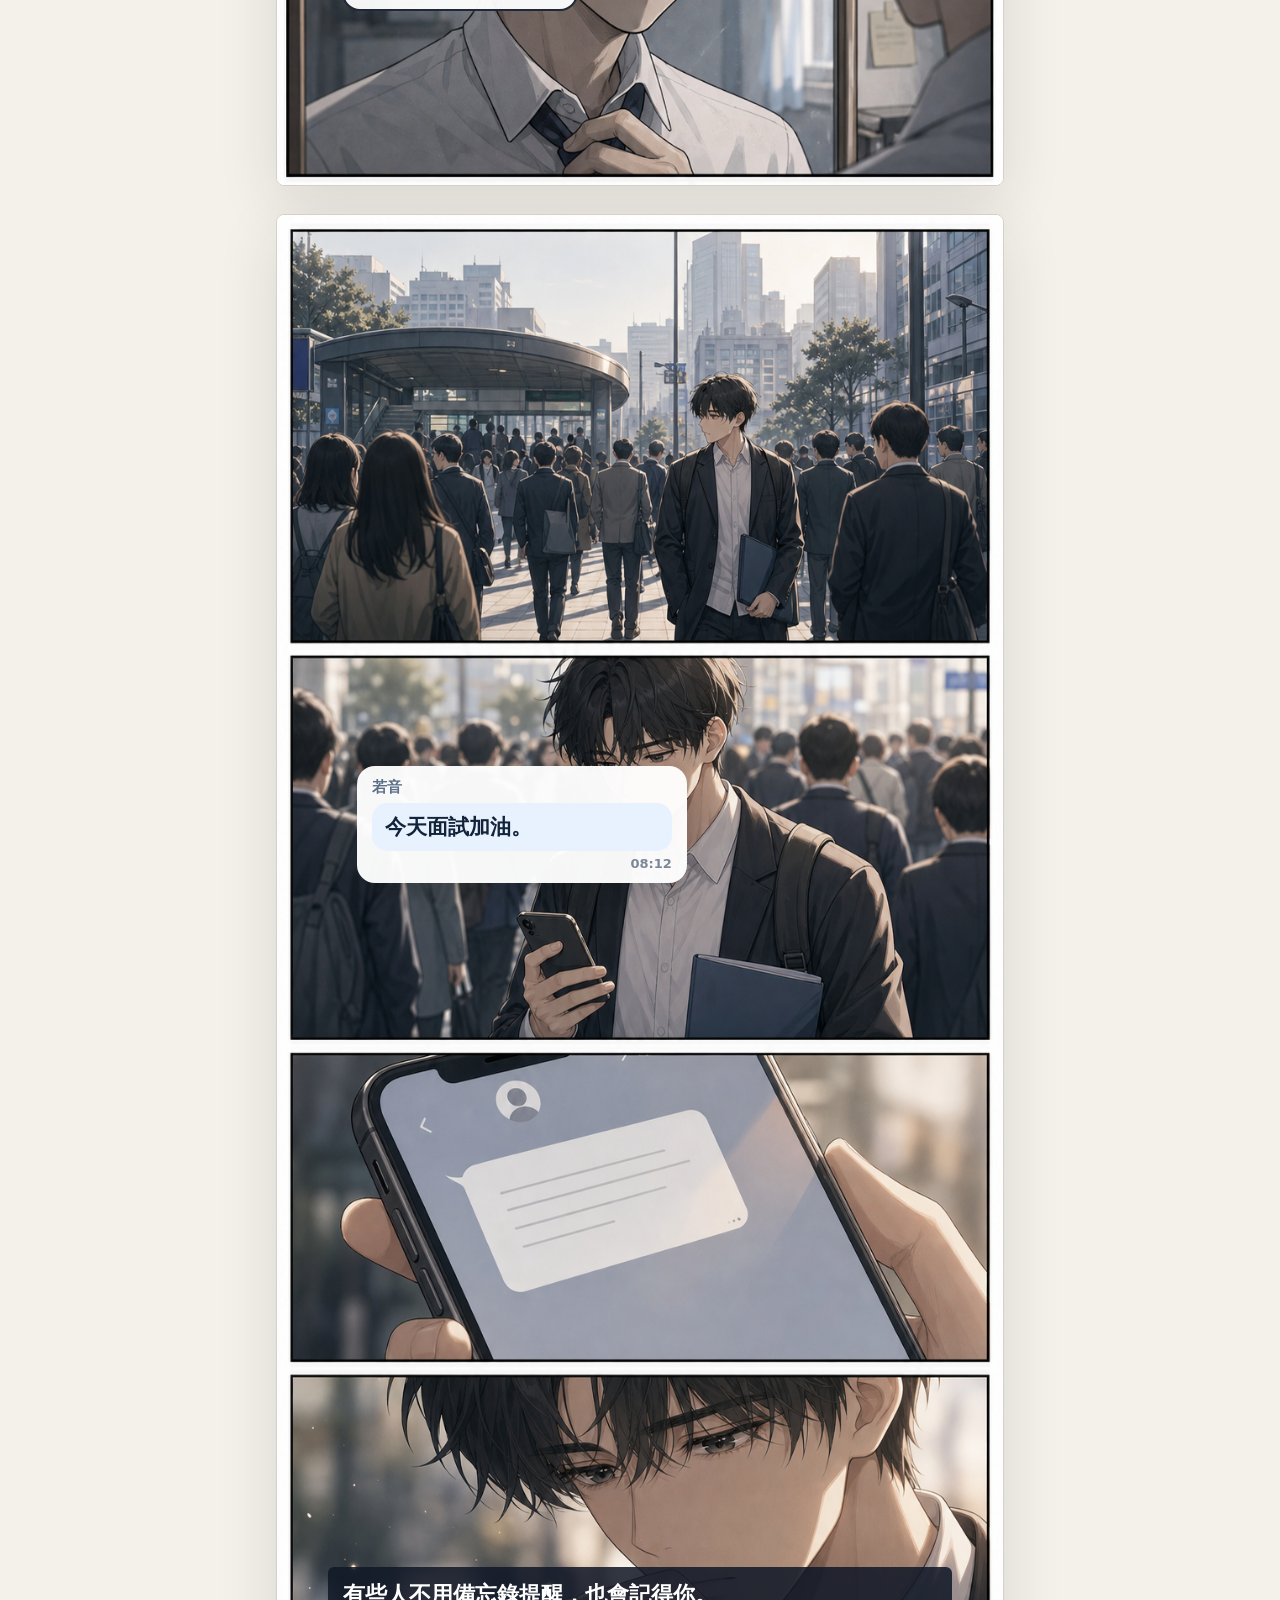
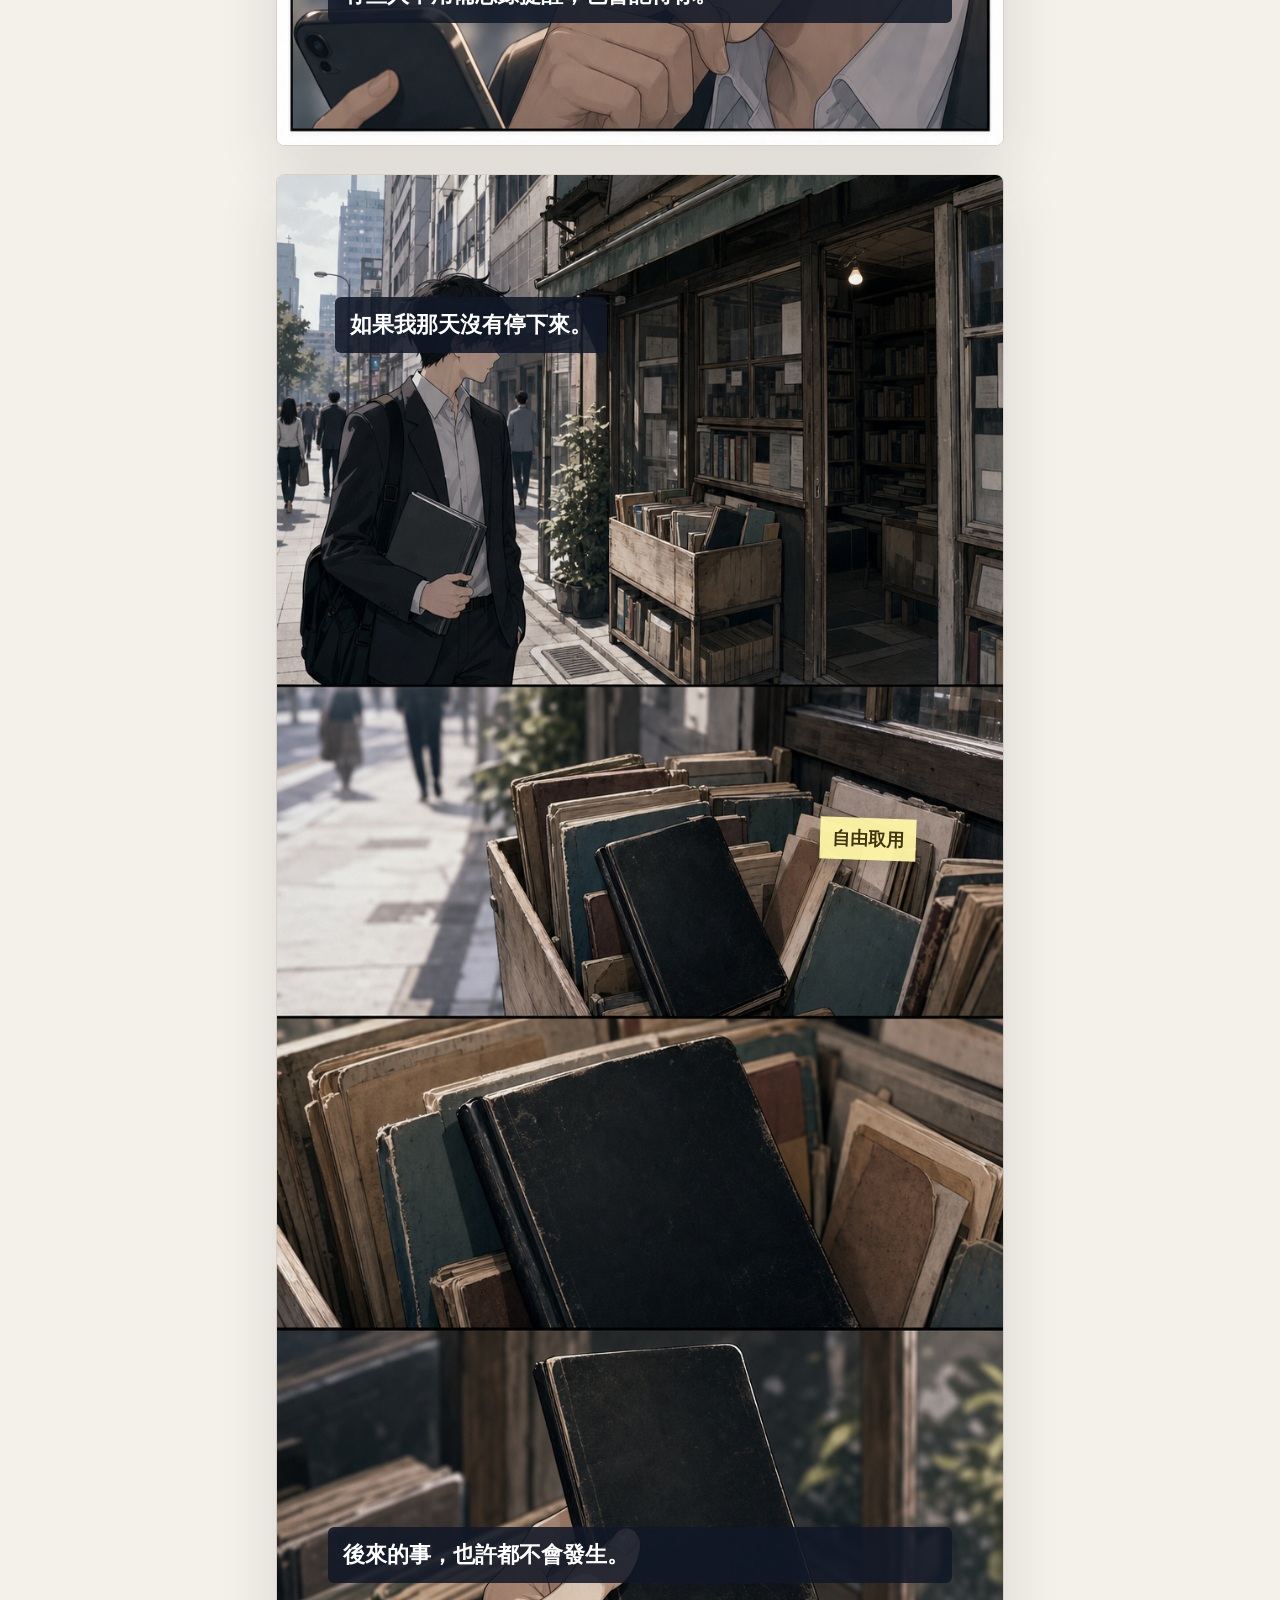
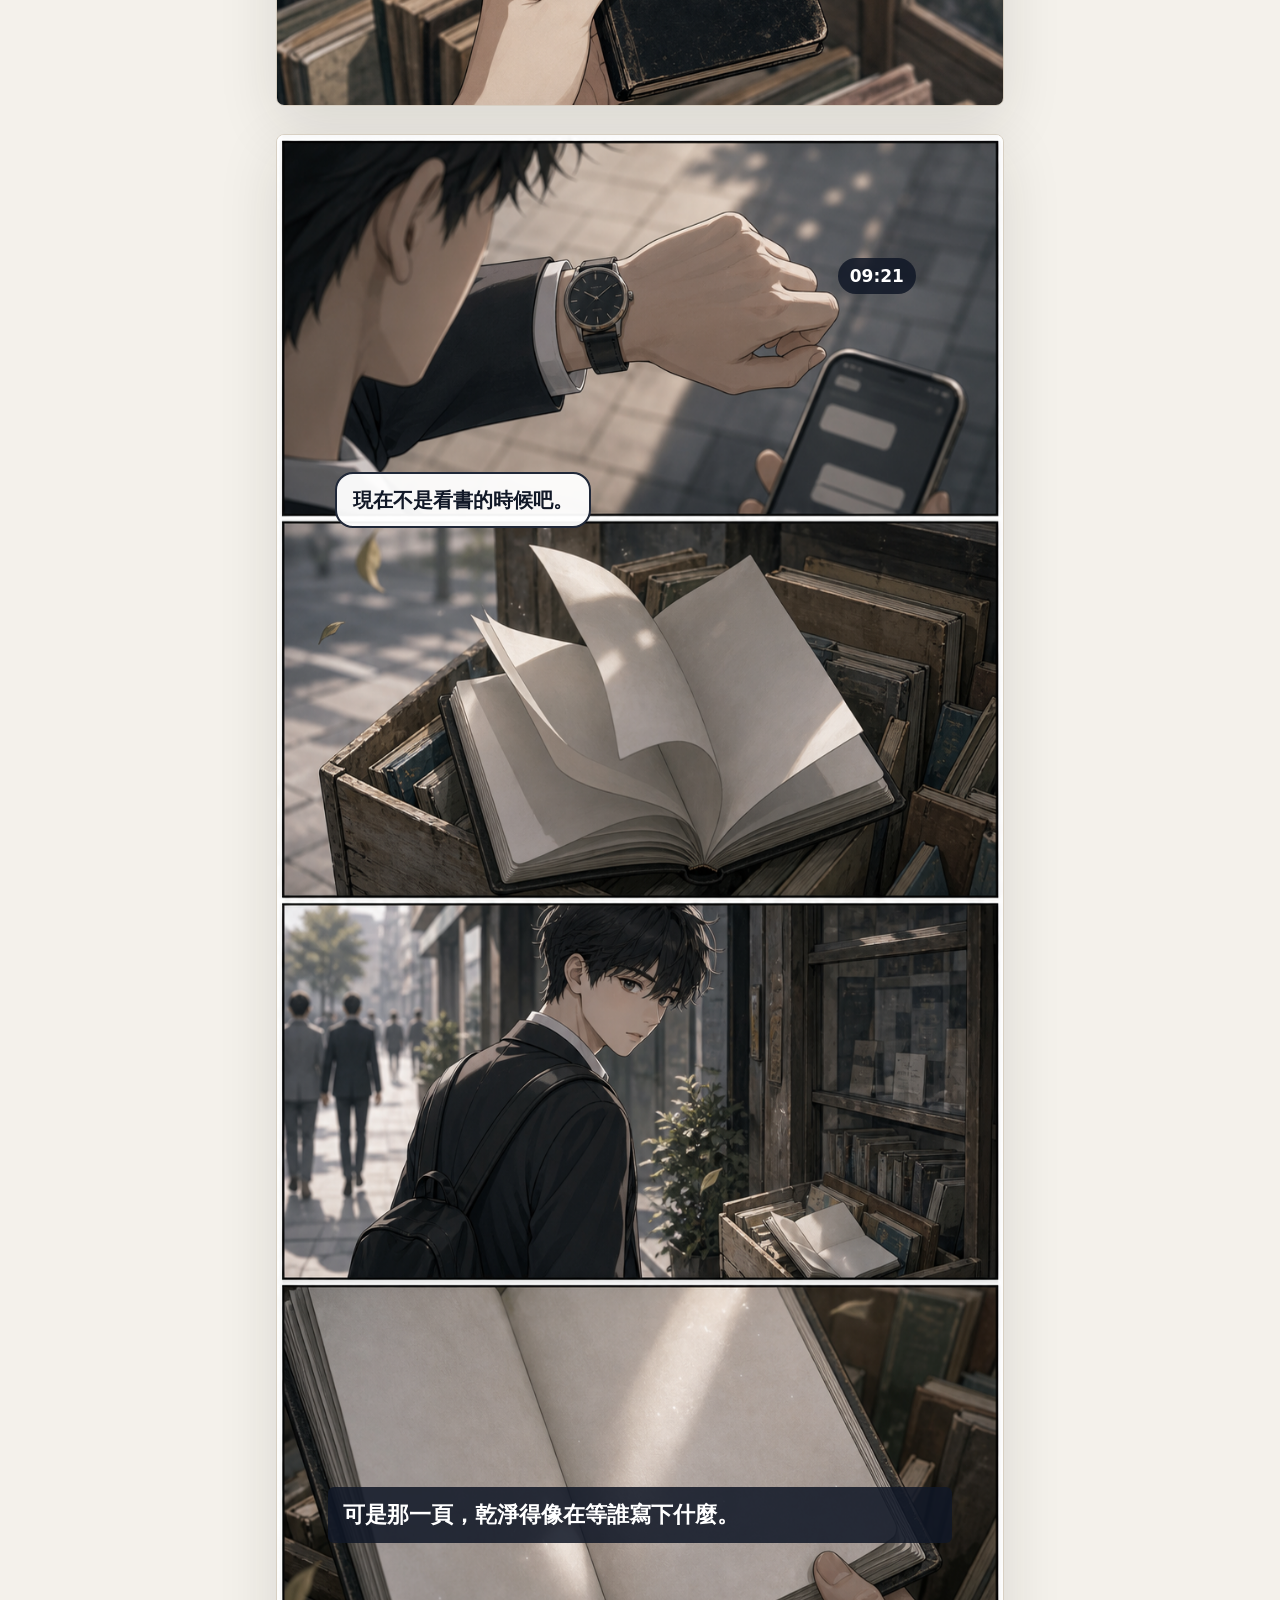
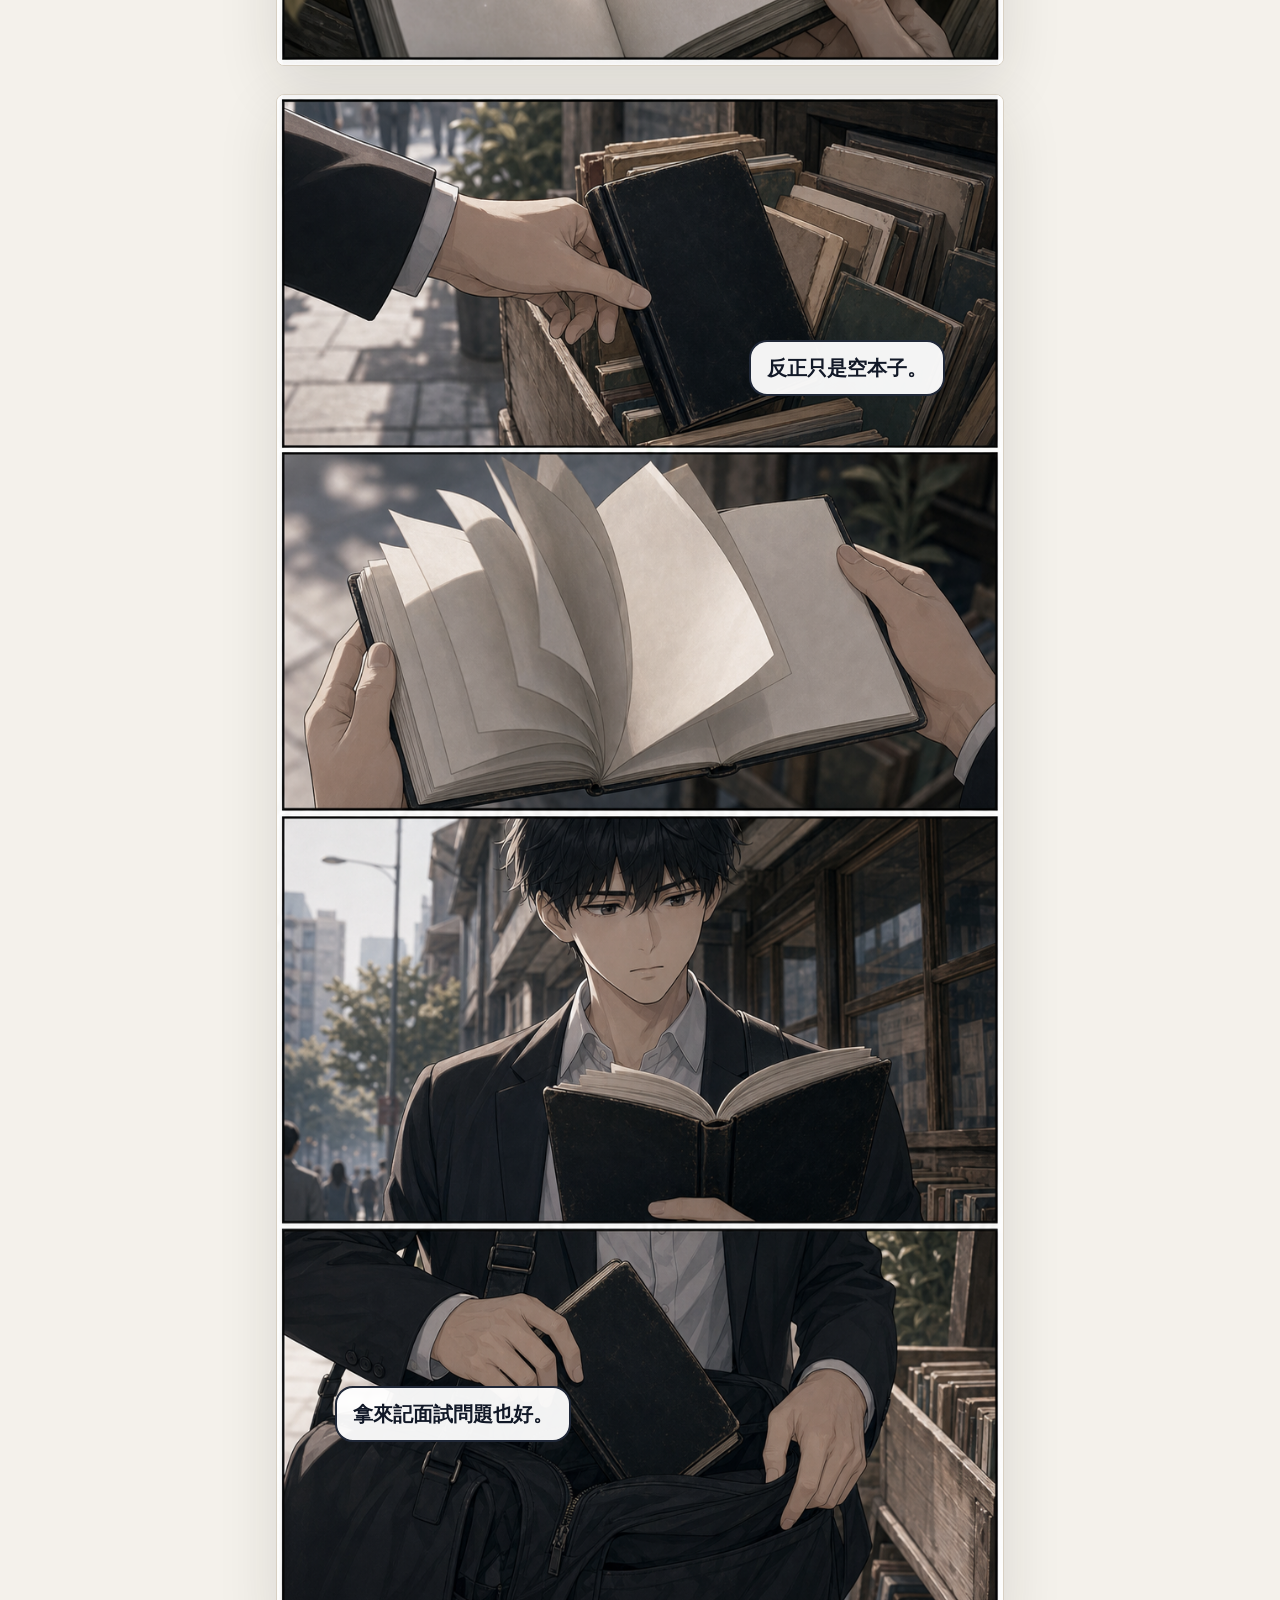
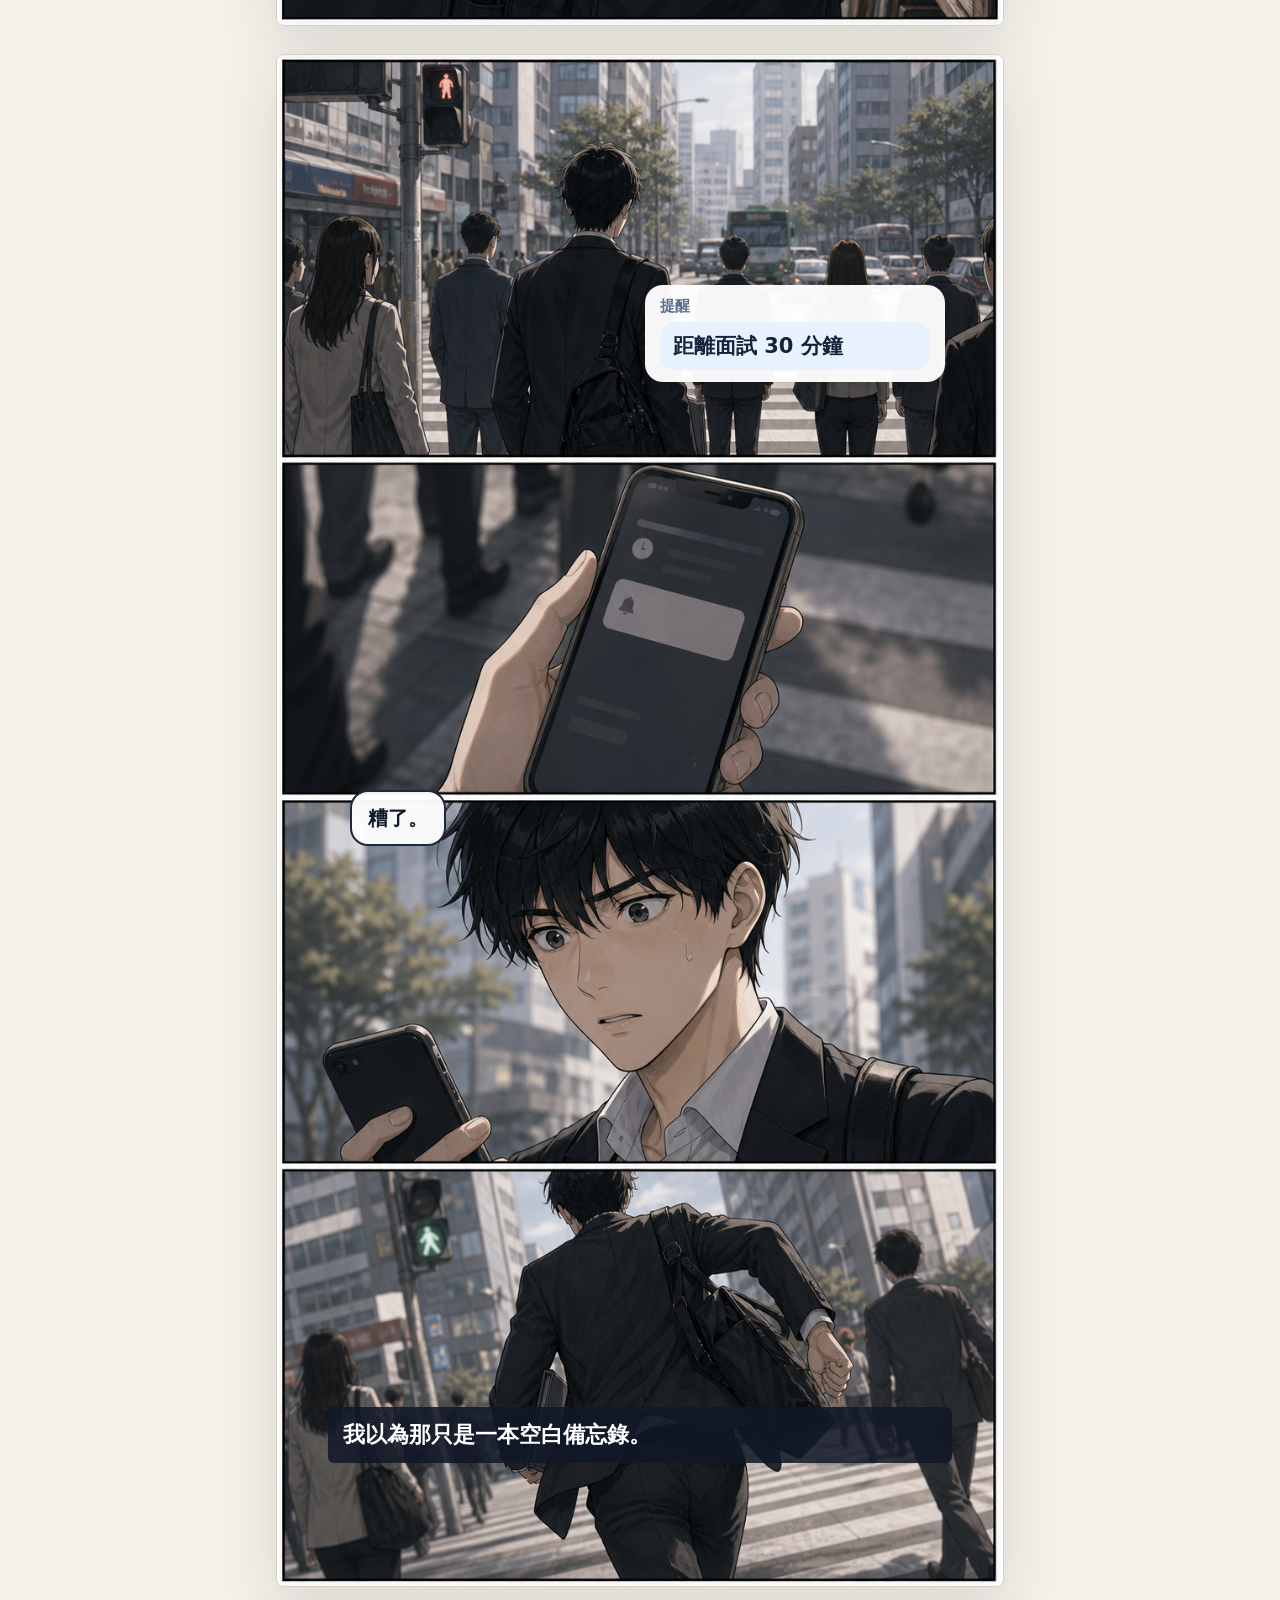
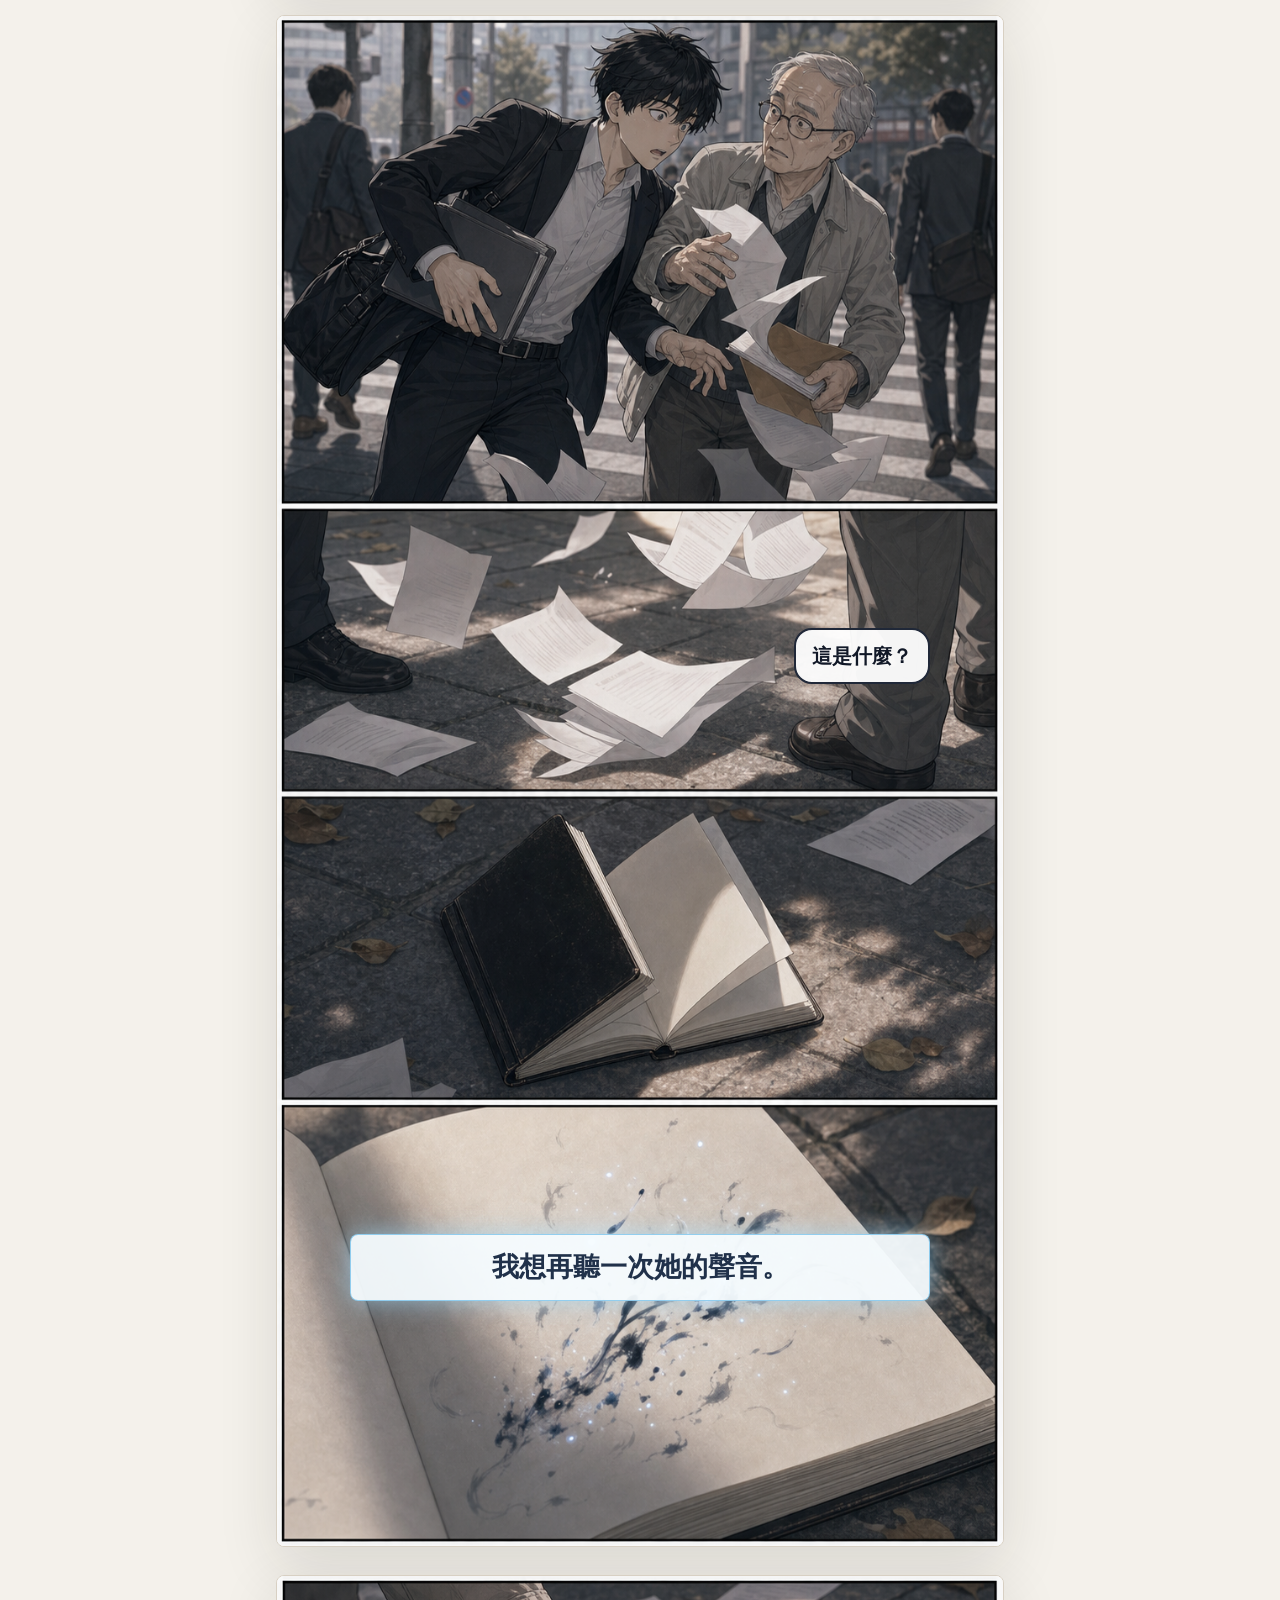
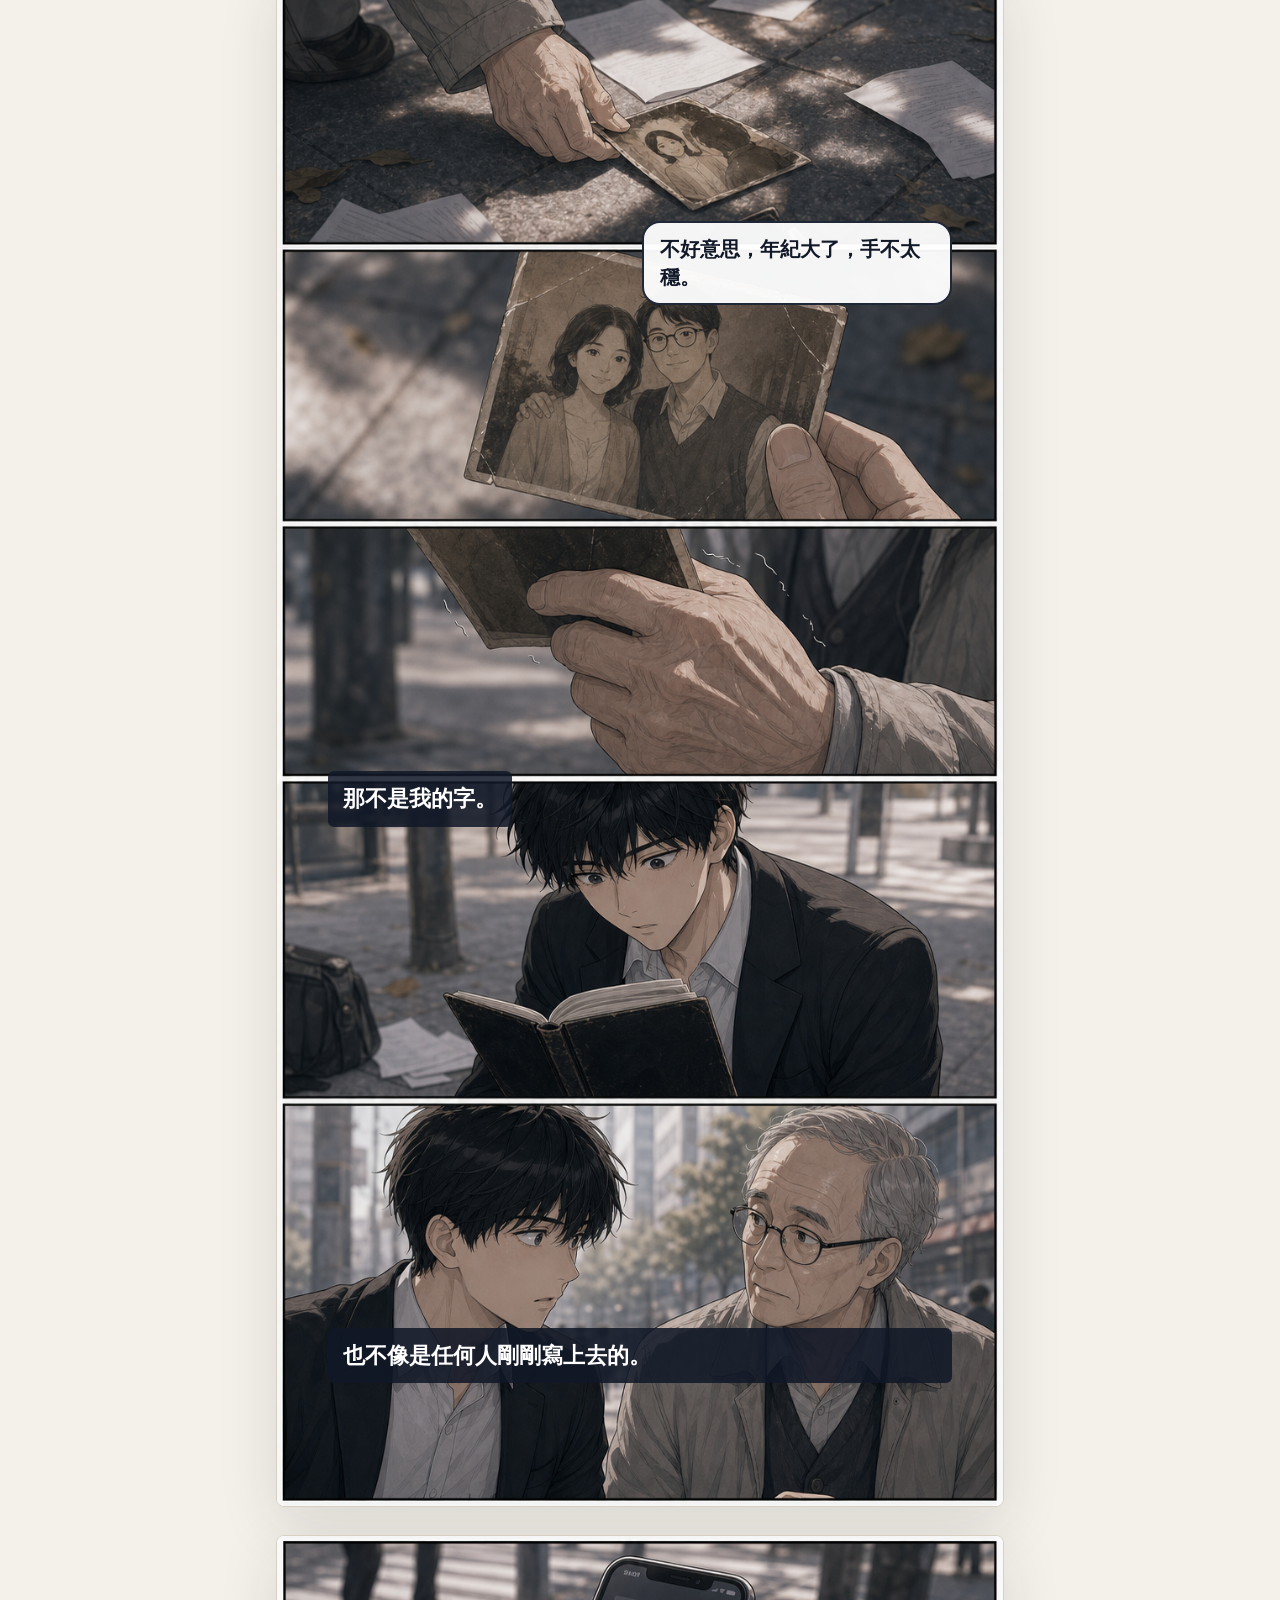
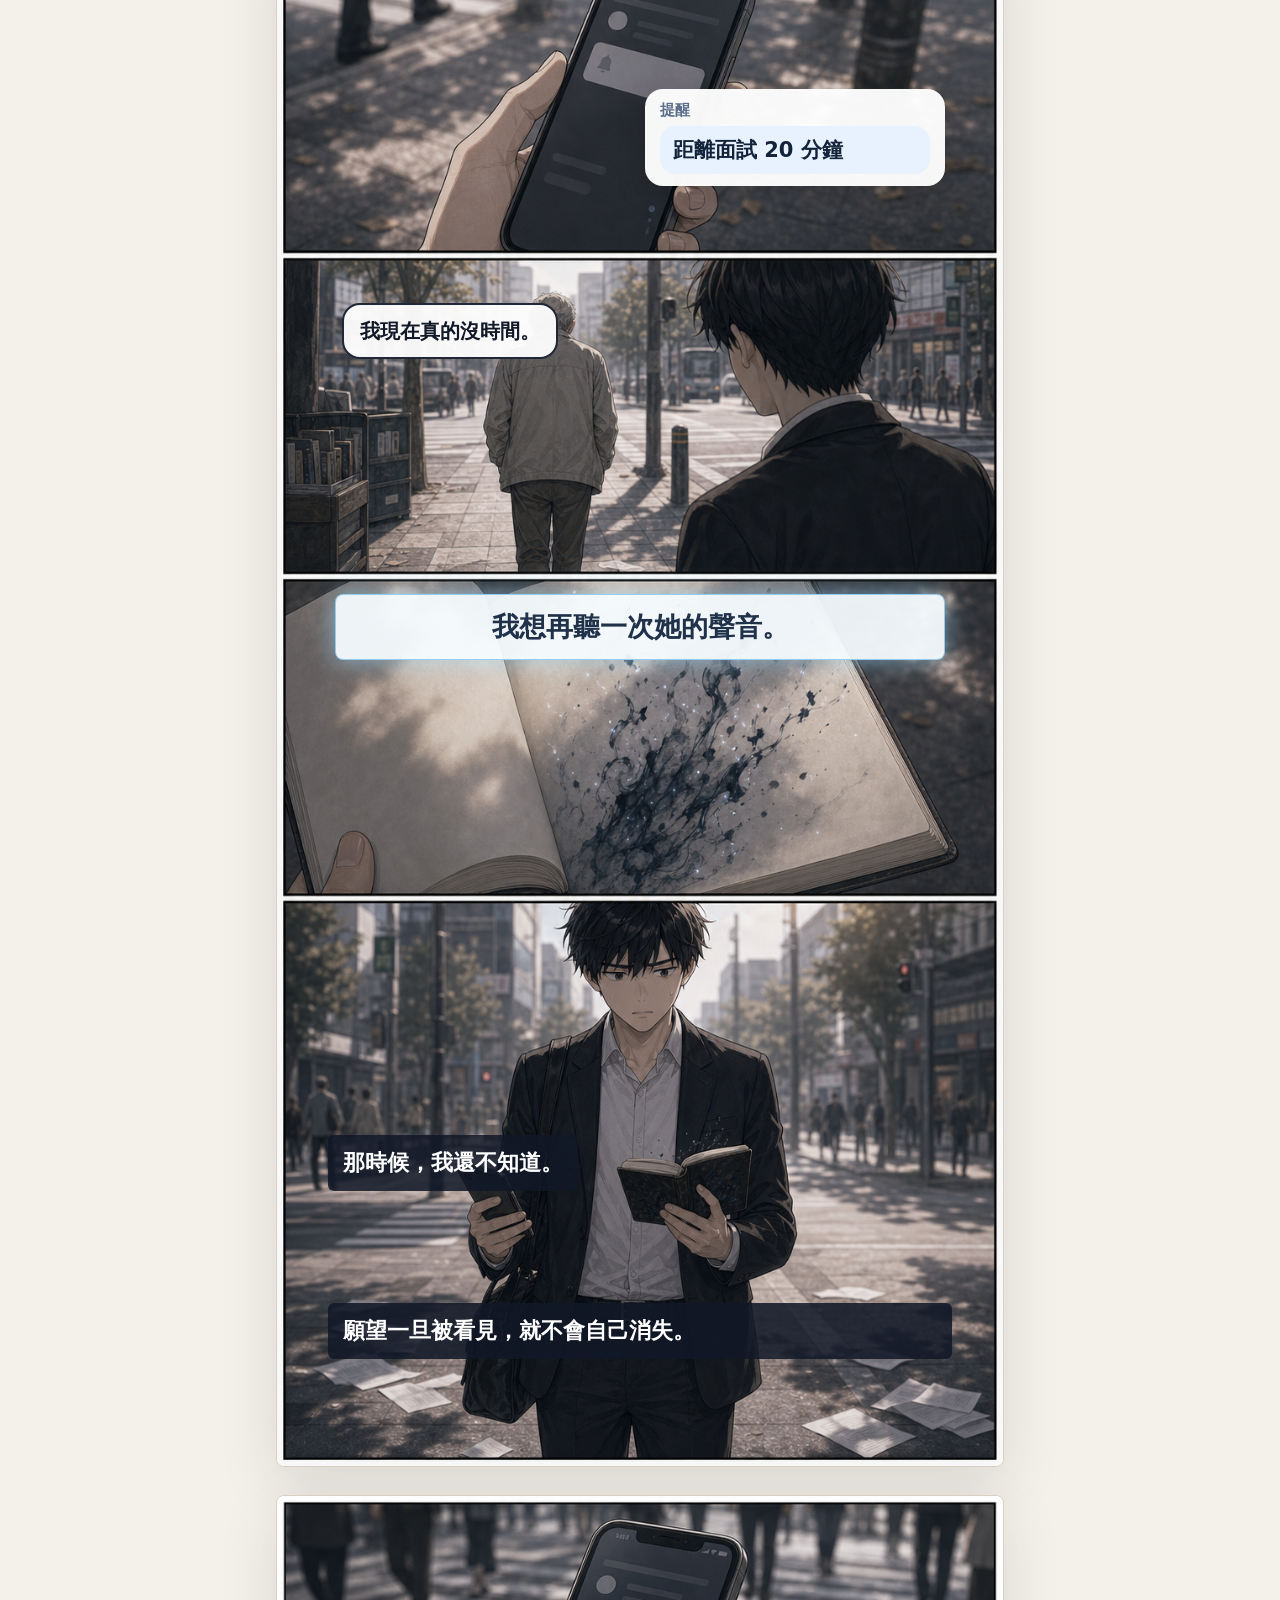
==== commit 7926b61c: "Add episode 3 webcomic reader" ====
--- a/index.html
+++ b/index.html
@@ -14,6 +14,8 @@
     </div>
     <nav class="reader-nav">
       <a href="./index.html">第 1 話</a>
+      <a href="./episode-02.html">第 2 話</a>
+      <a href="./episode-03.html">第 3 話</a>
     </nav>
   </header>
 
@@ -195,6 +197,8 @@
     <section class="end-card">
       <p>Episode 01 End</p>
       <h2>第一個願望完成了。第一段記憶，也消失了。</h2>
+      <a class="episode-link" href="./episode-02.html">閱讀第 2 話</a>
+      <a class="episode-link" href="./episode-03.html">閱讀第 3 話</a>
     </section>
   </main>
 </body>
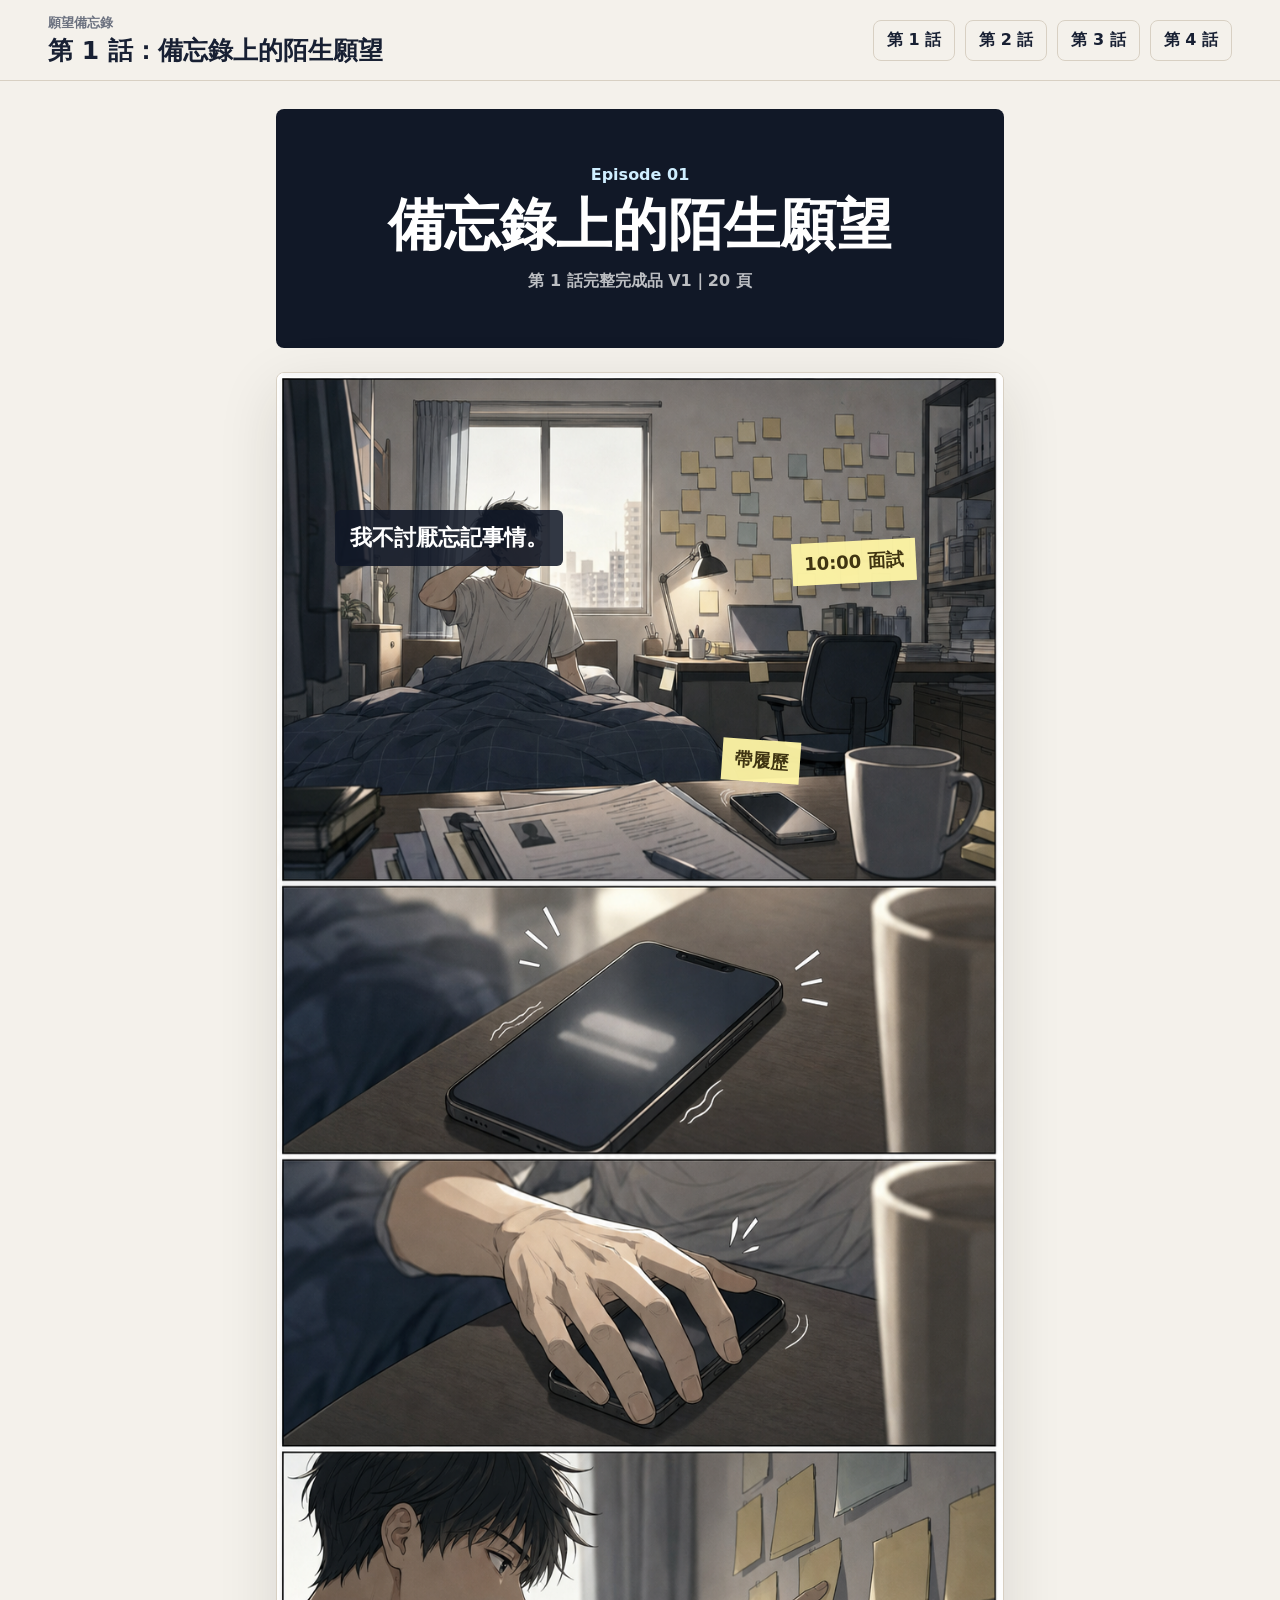
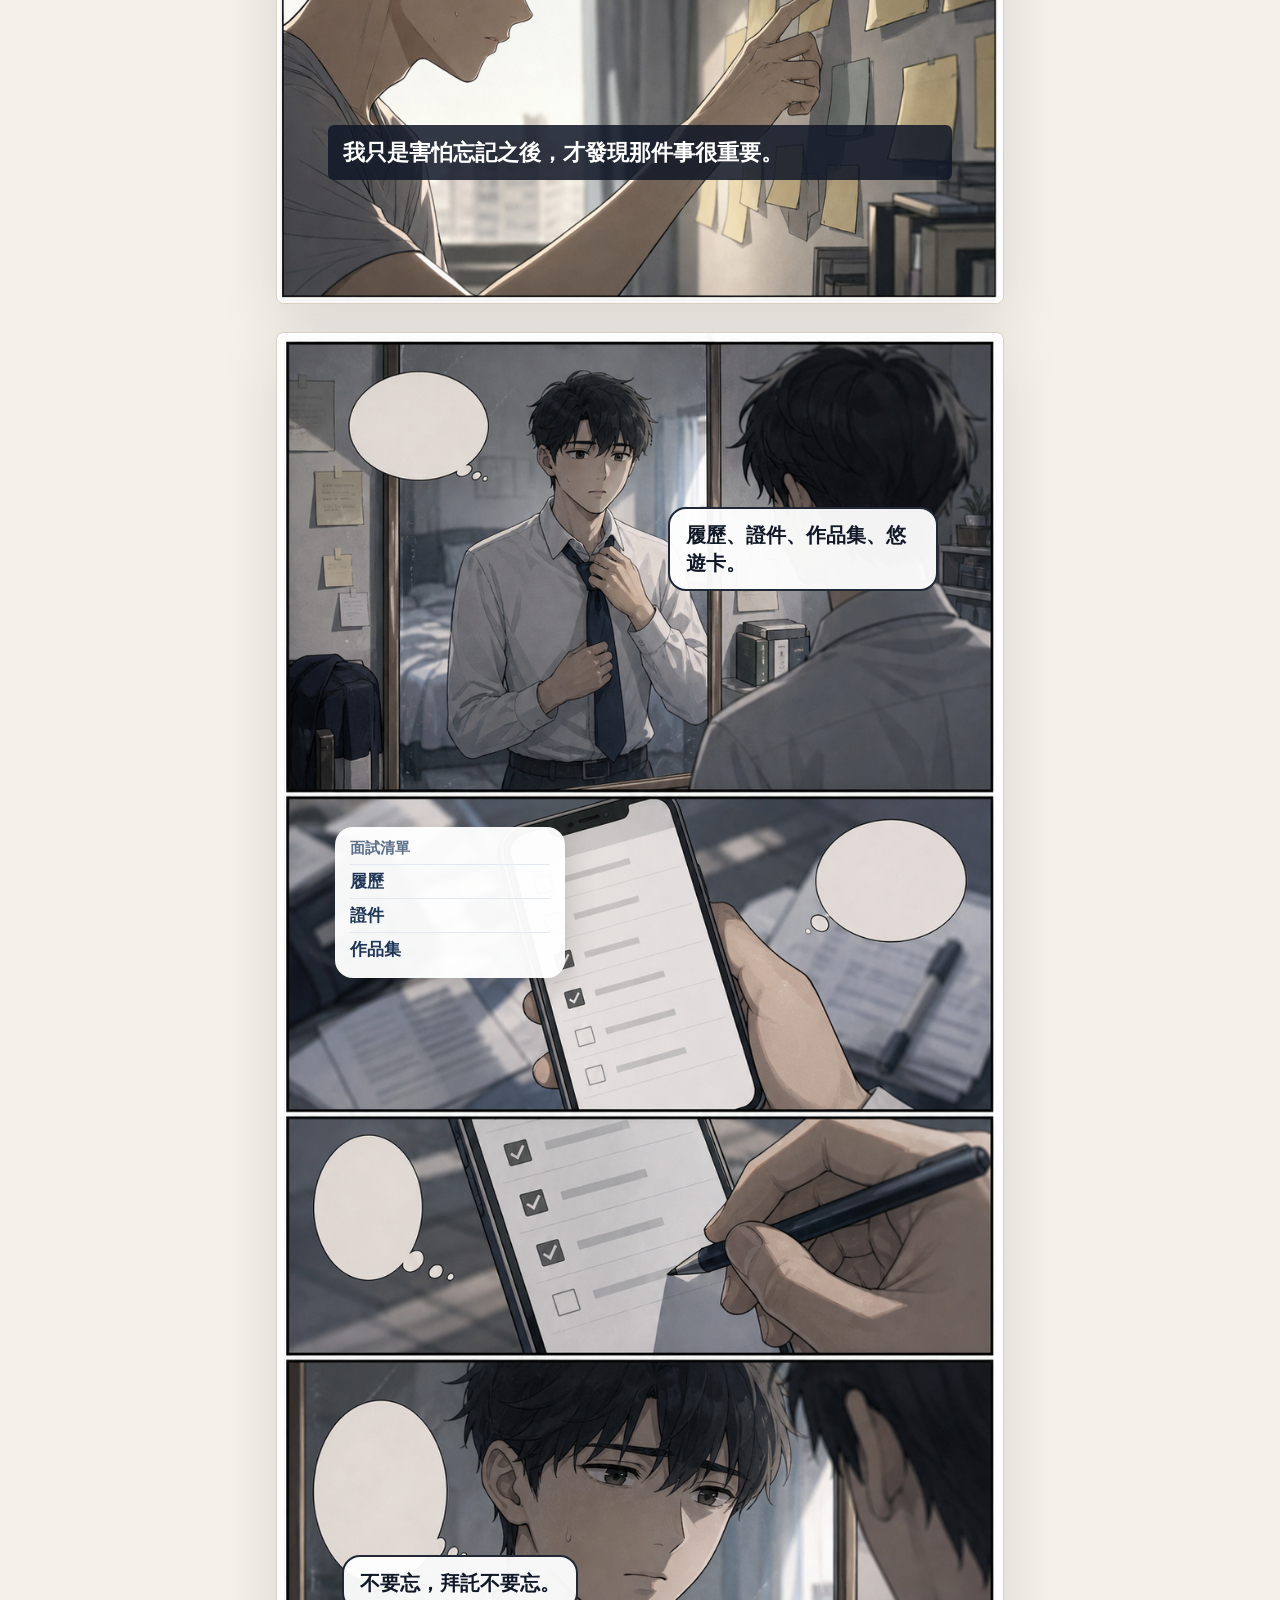
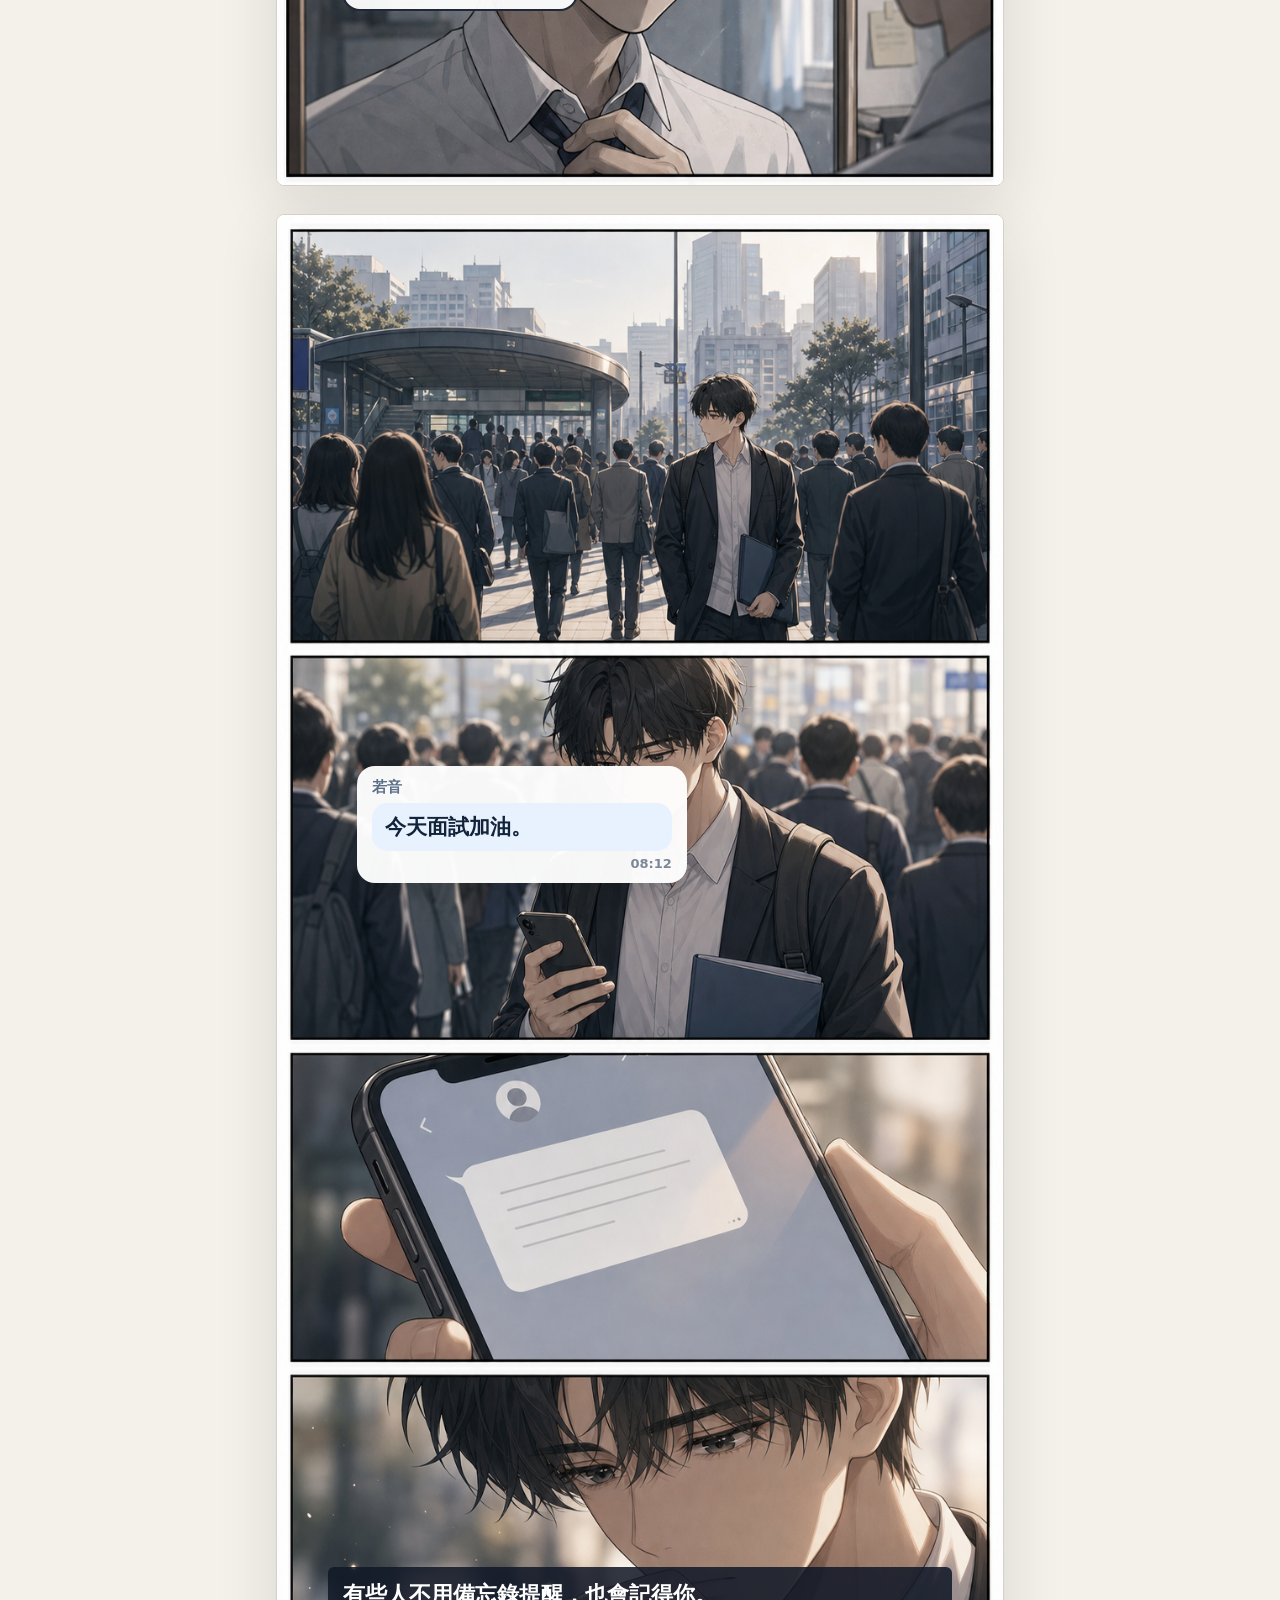
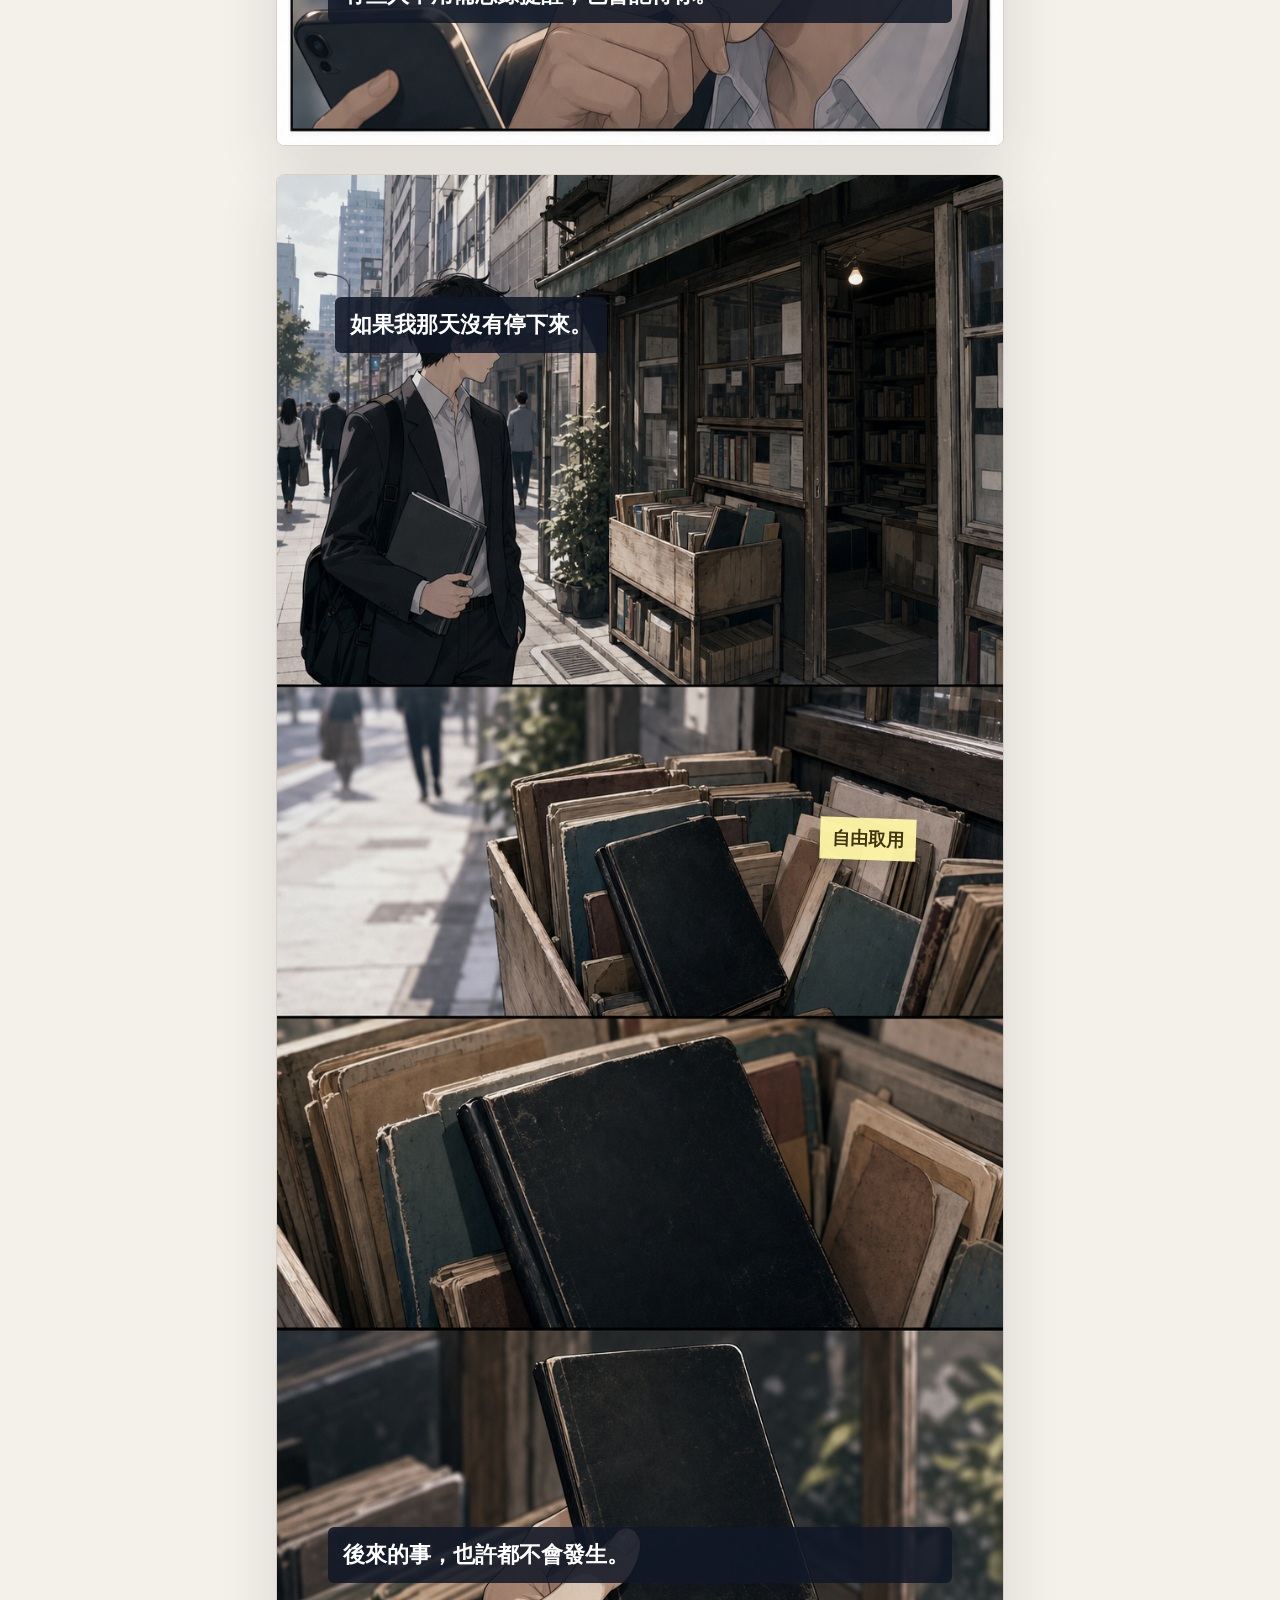
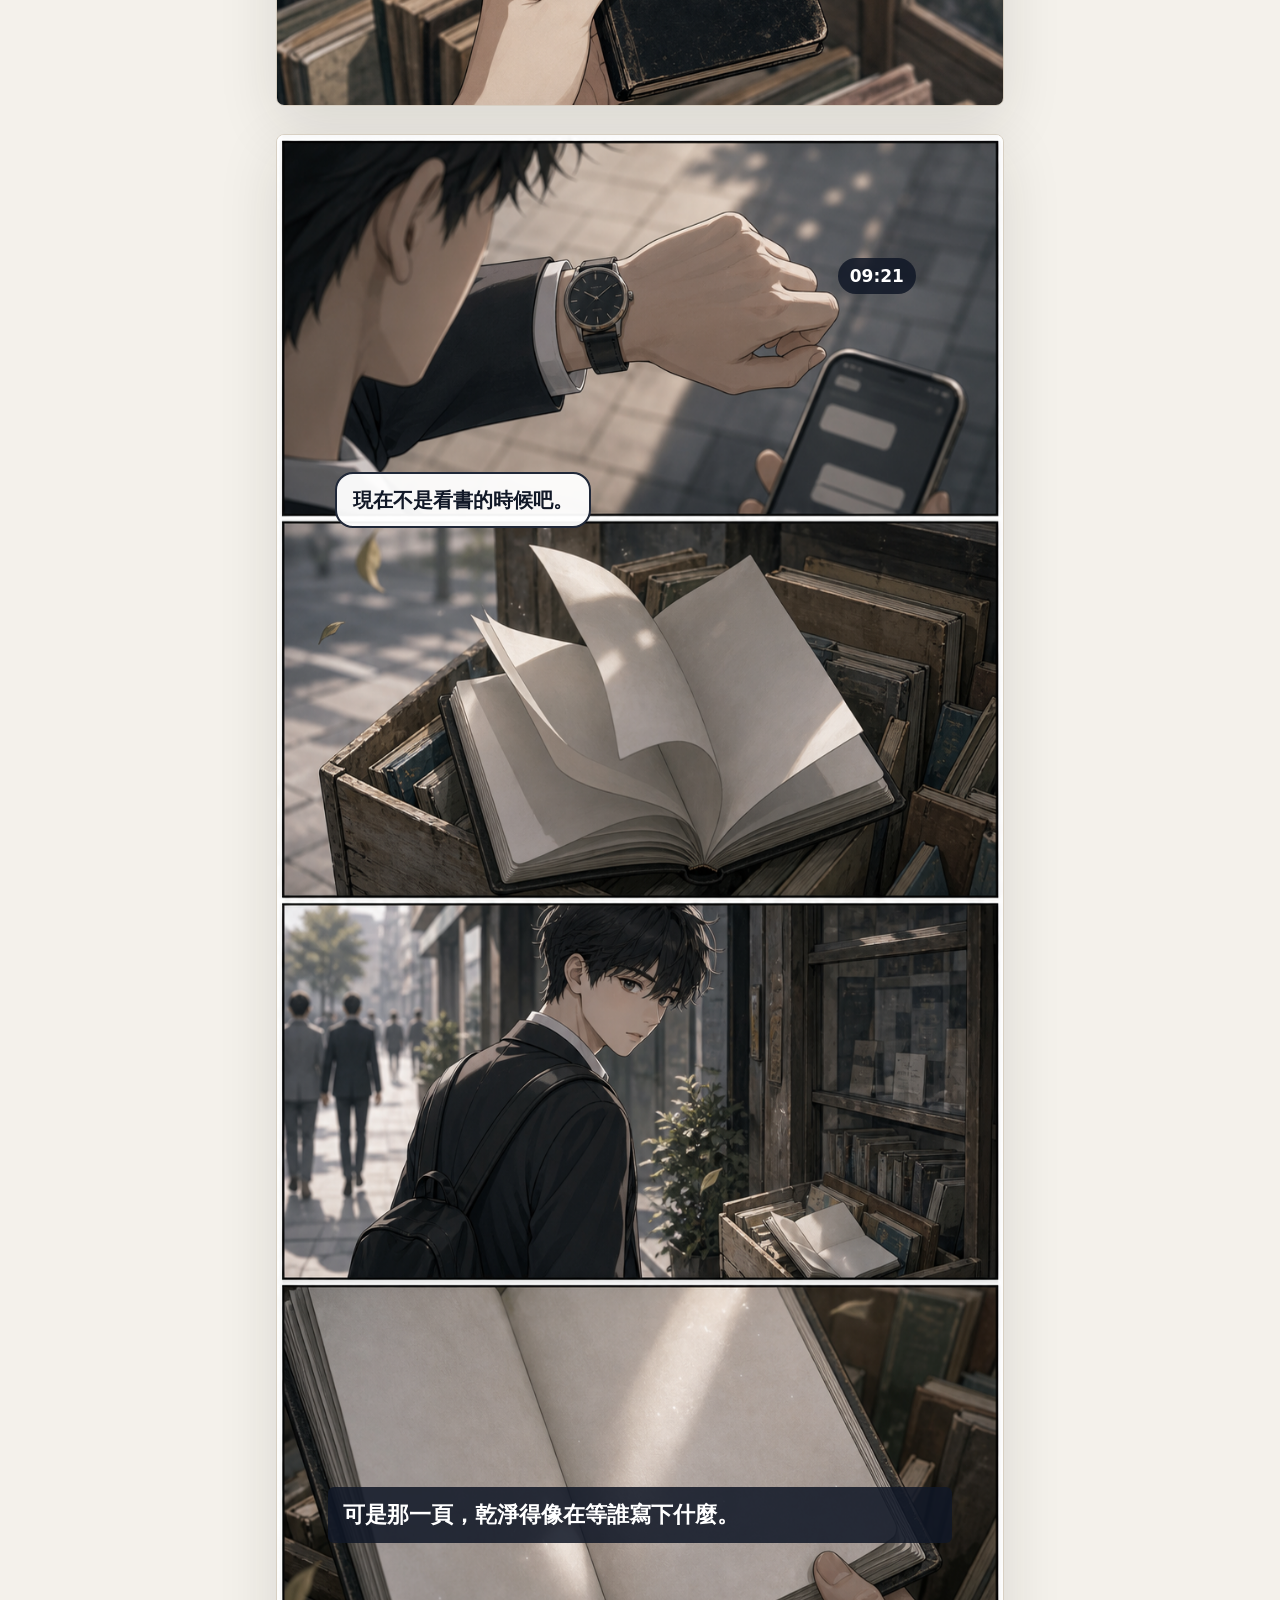
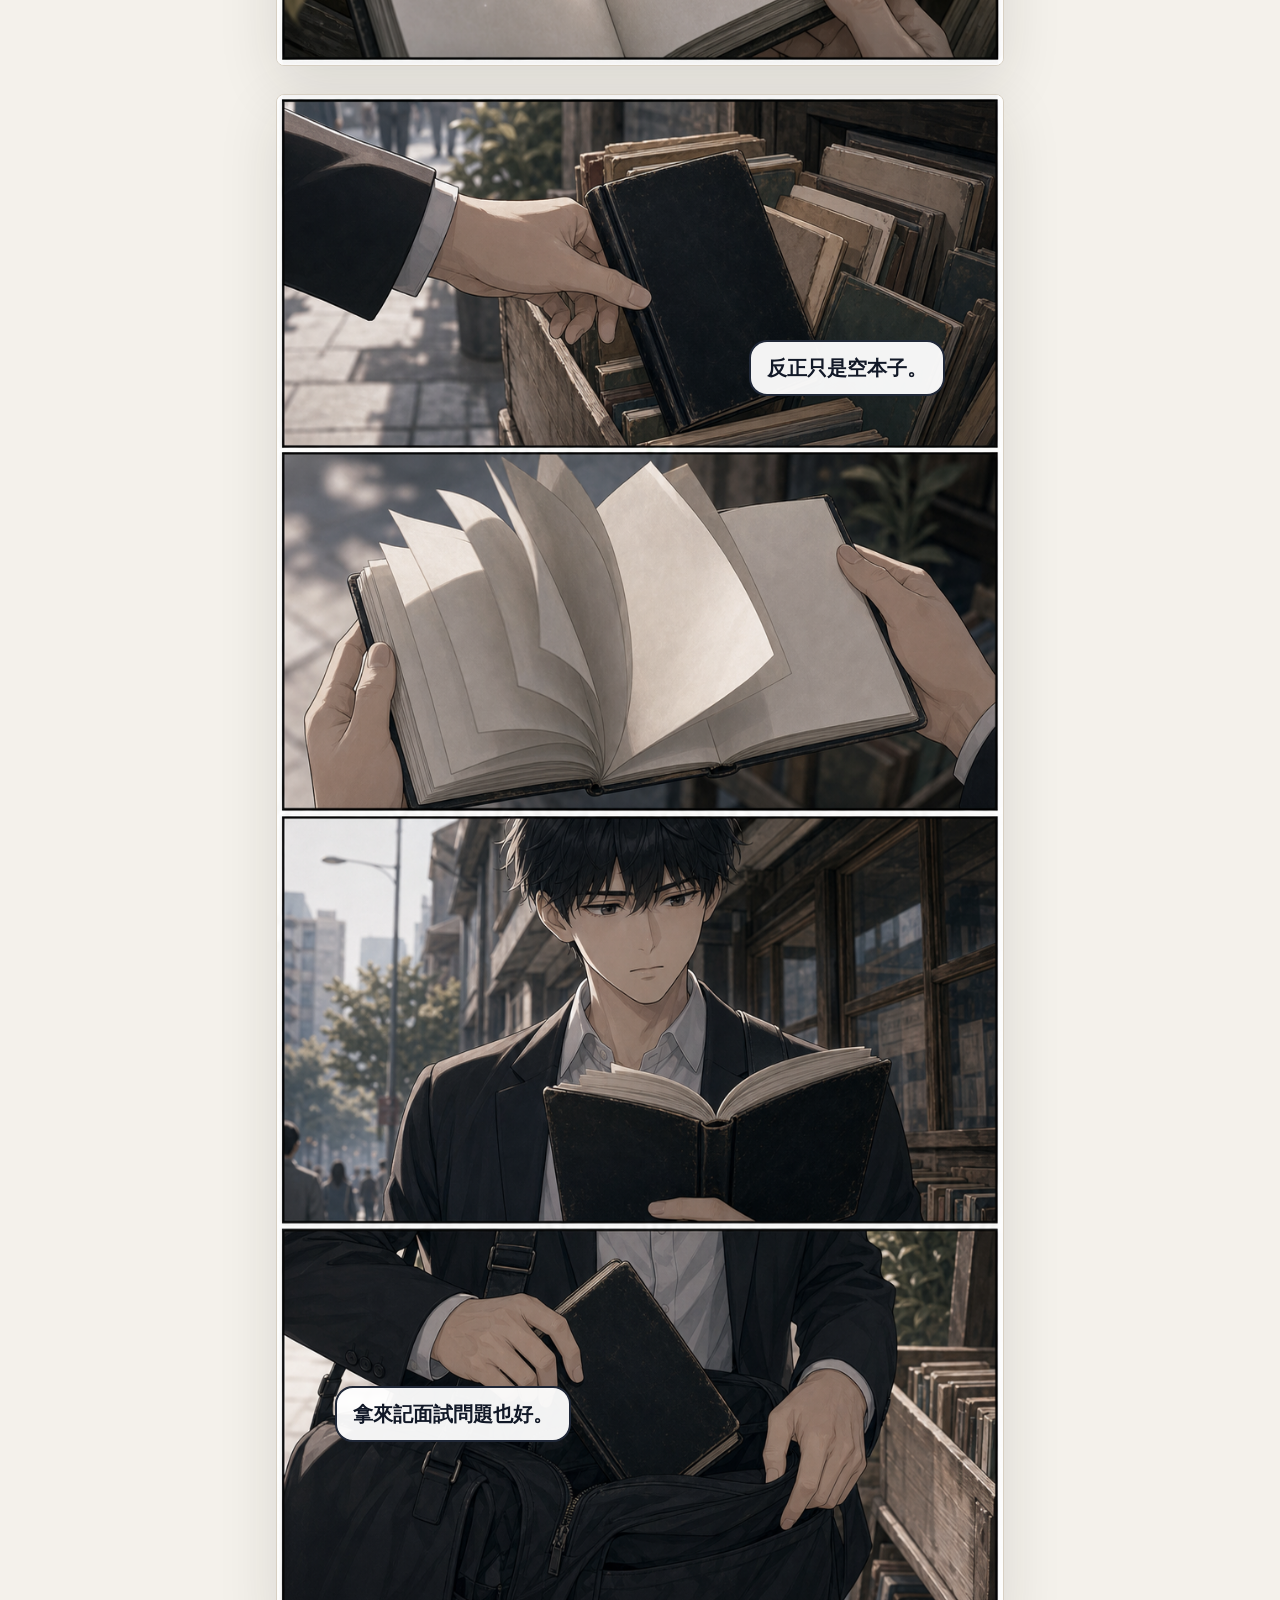
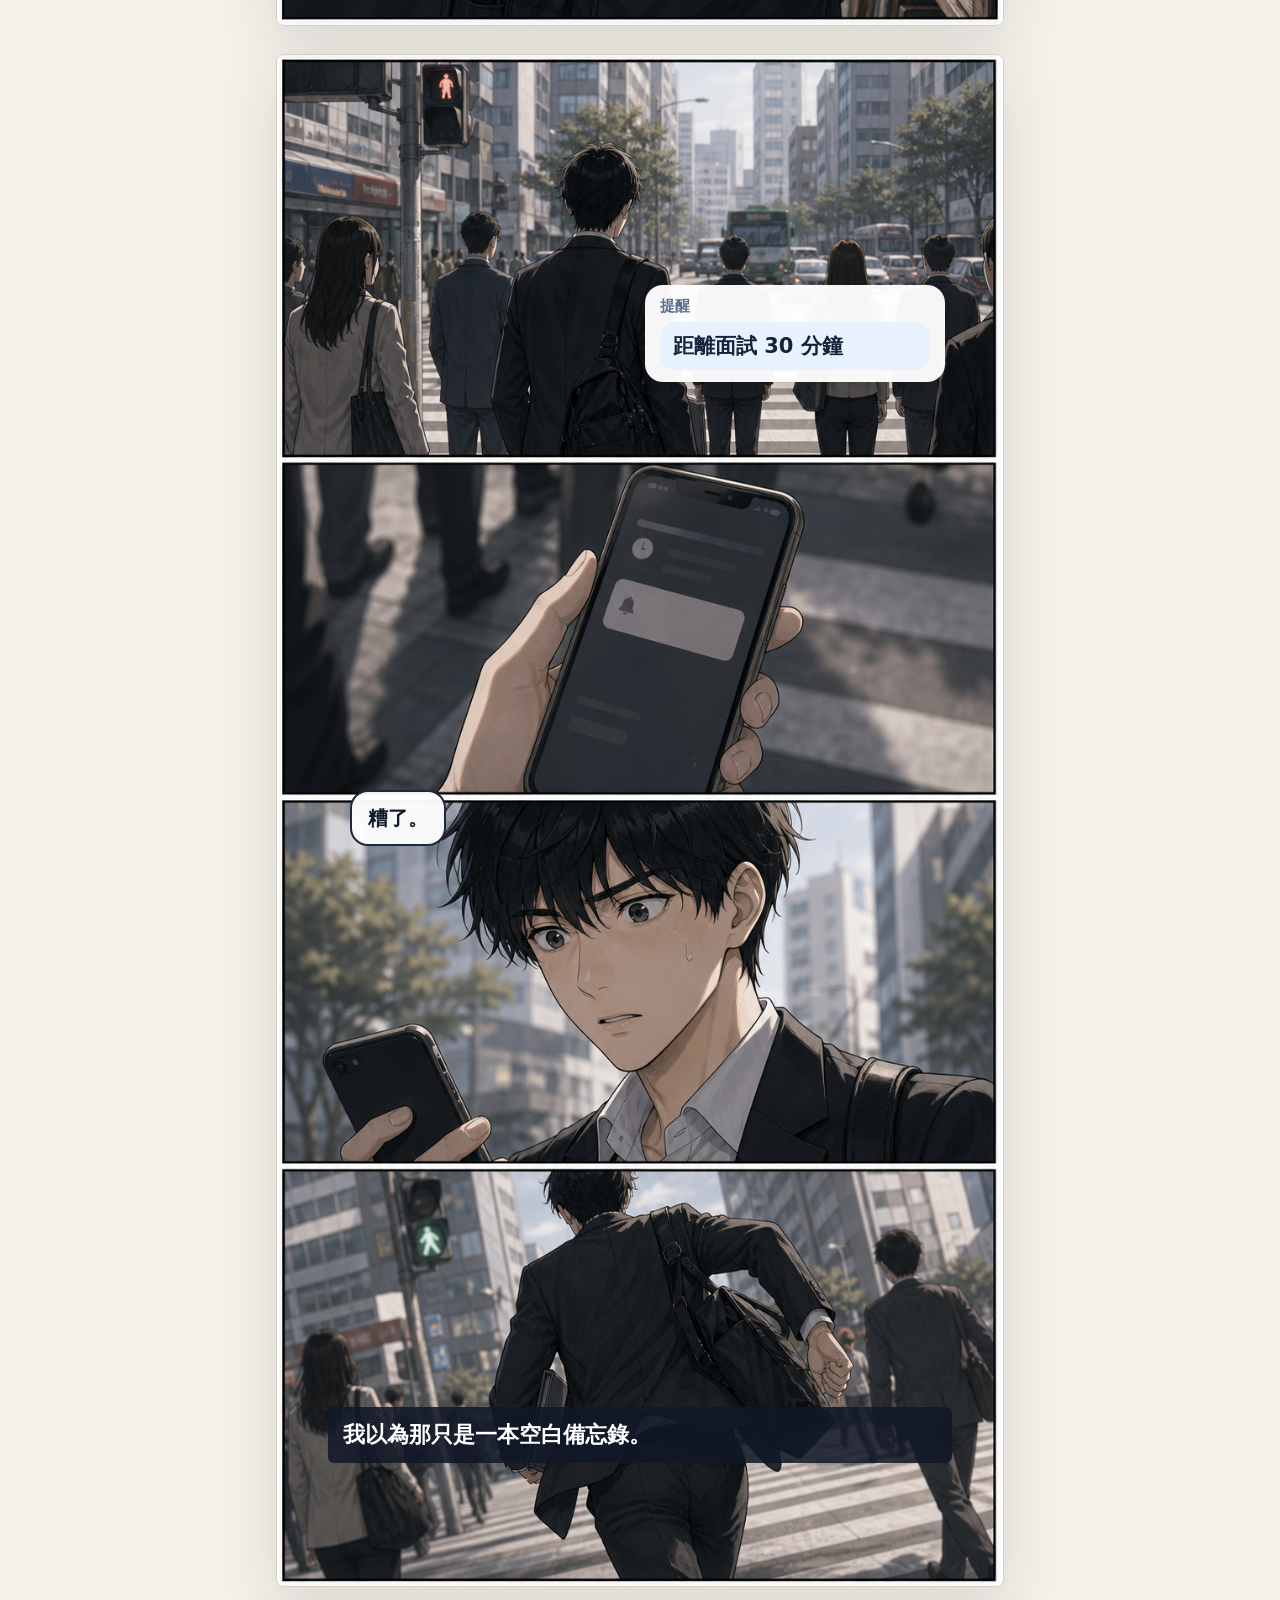
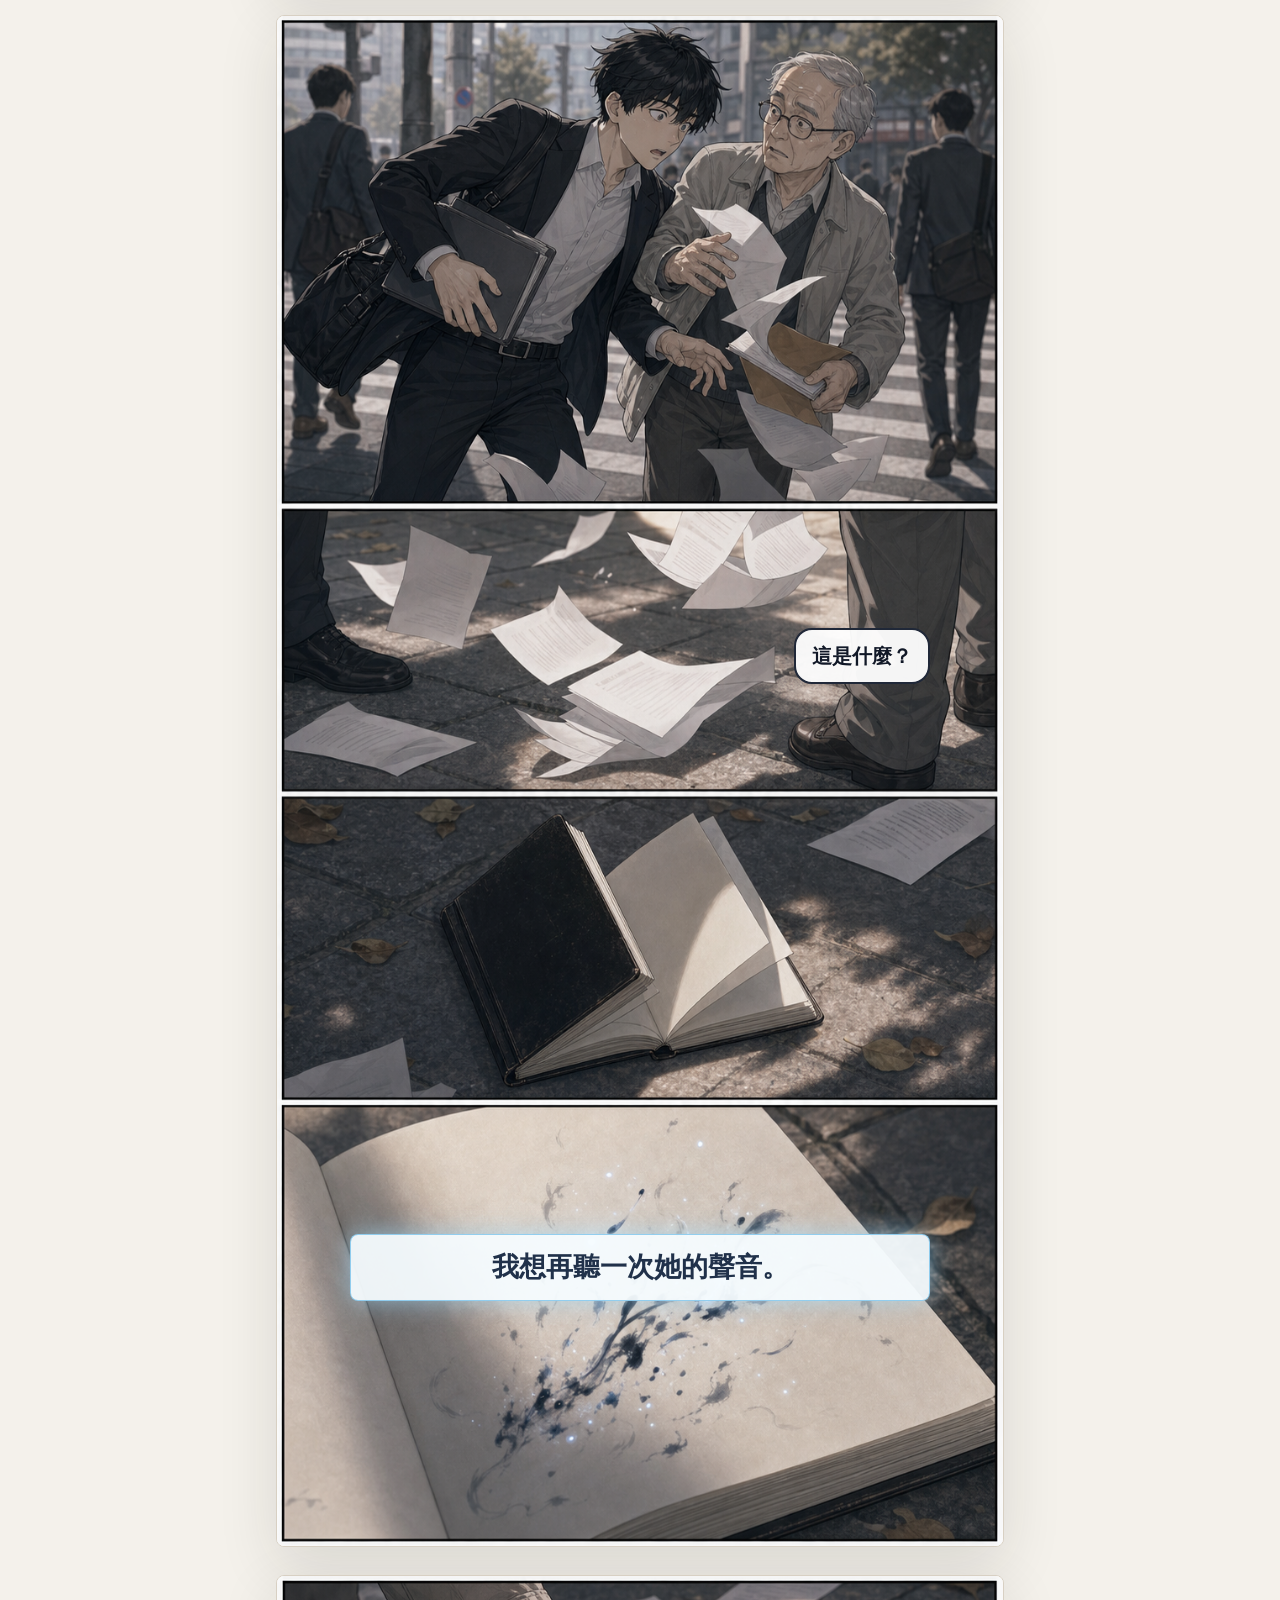
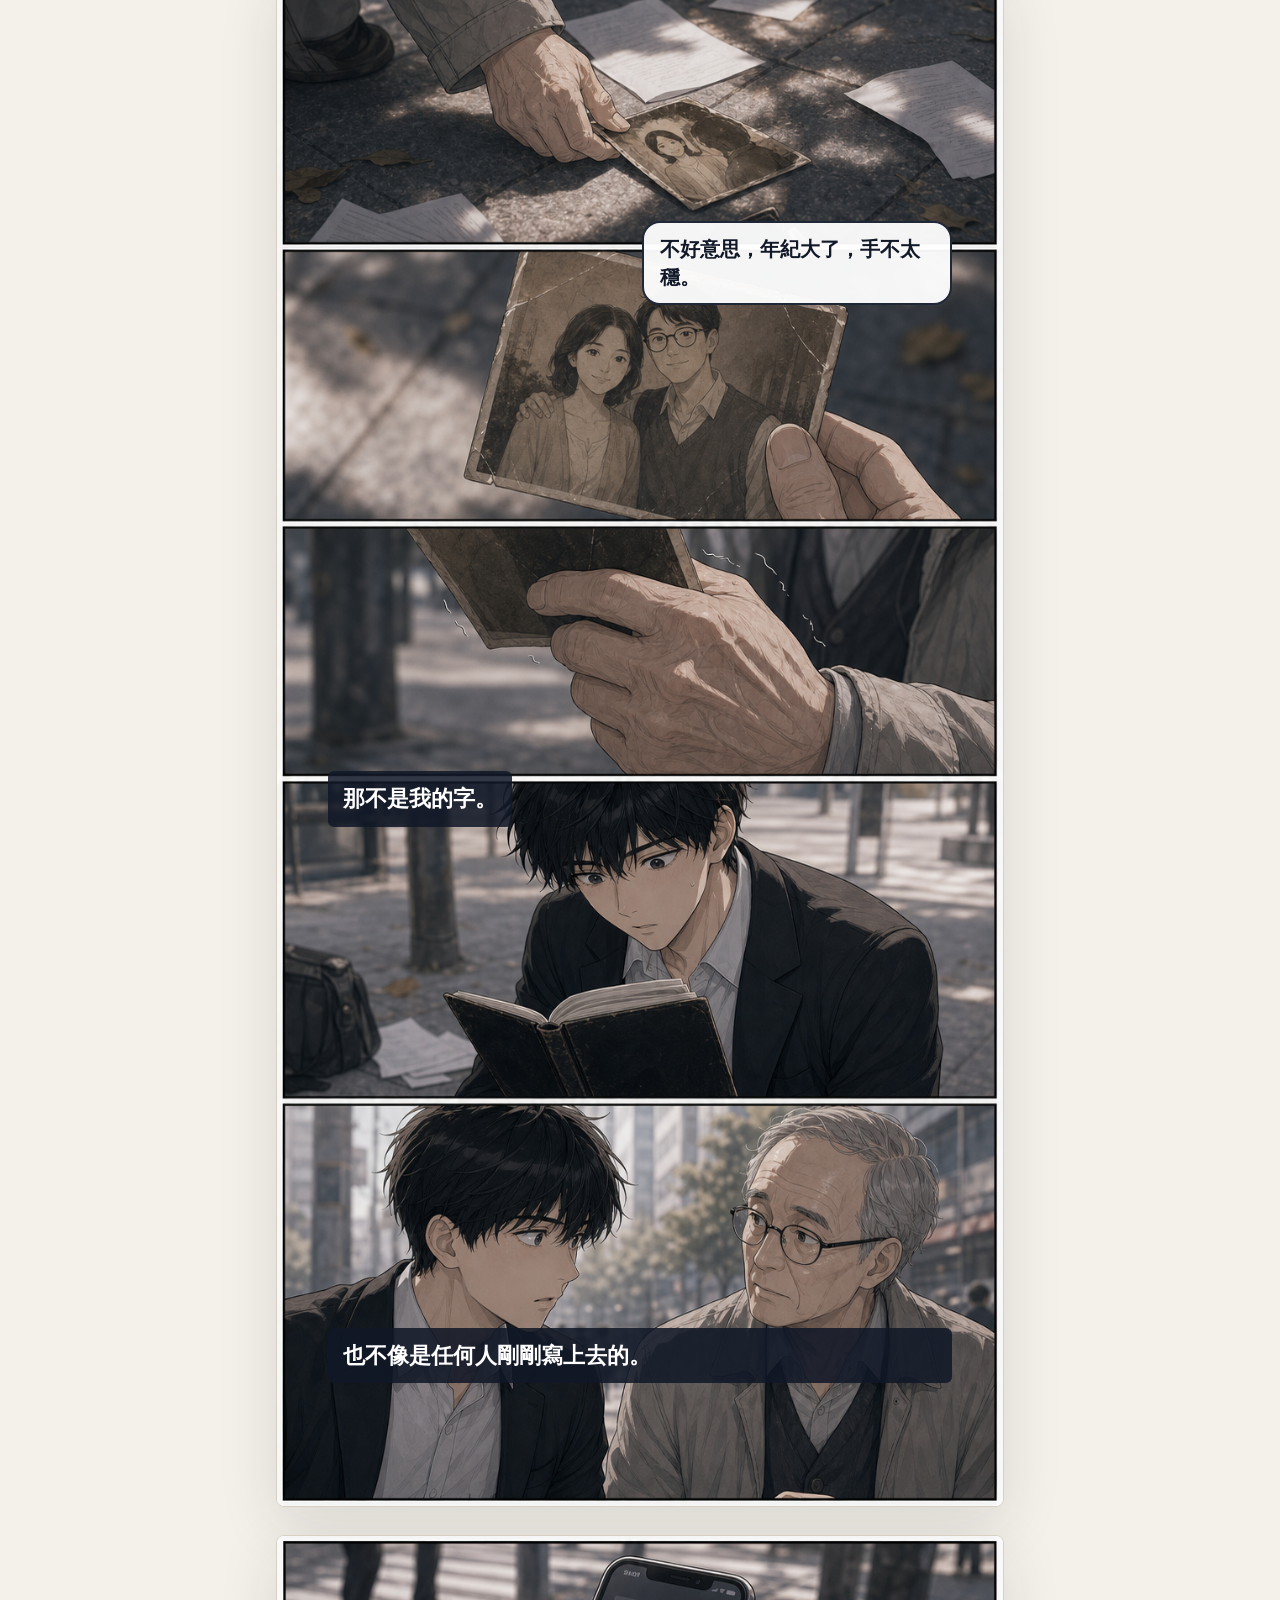
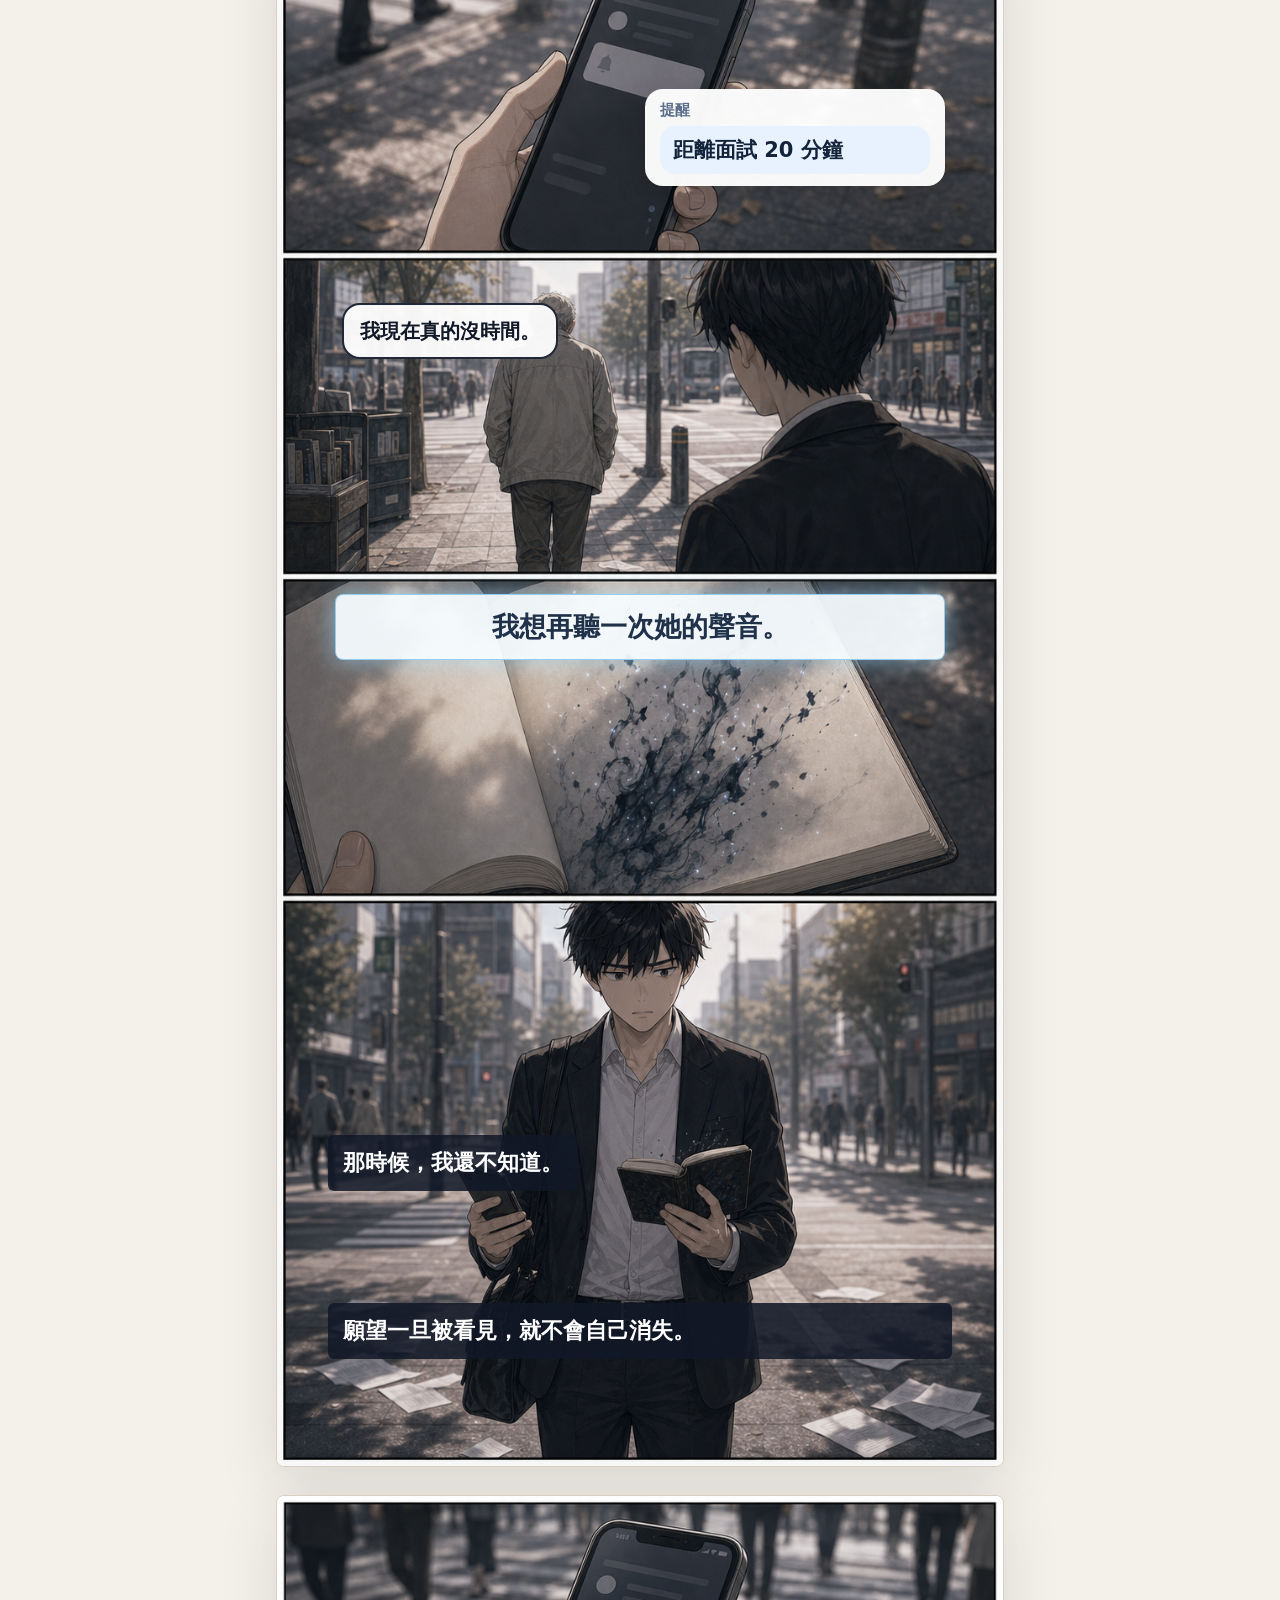
==== commit 45f44dec: "Add episode 4 webcomic reader" ====
--- a/index.html
+++ b/index.html
@@ -16,6 +16,7 @@
       <a href="./index.html">第 1 話</a>
       <a href="./episode-02.html">第 2 話</a>
       <a href="./episode-03.html">第 3 話</a>
+      <a href="./episode-04.html">第 4 話</a>
     </nav>
   </header>
 
@@ -199,6 +200,7 @@
       <h2>第一個願望完成了。第一段記憶，也消失了。</h2>
       <a class="episode-link" href="./episode-02.html">閱讀第 2 話</a>
       <a class="episode-link" href="./episode-03.html">閱讀第 3 話</a>
+      <a class="episode-link" href="./episode-04.html">閱讀第 4 話</a>
     </section>
   </main>
 </body>
